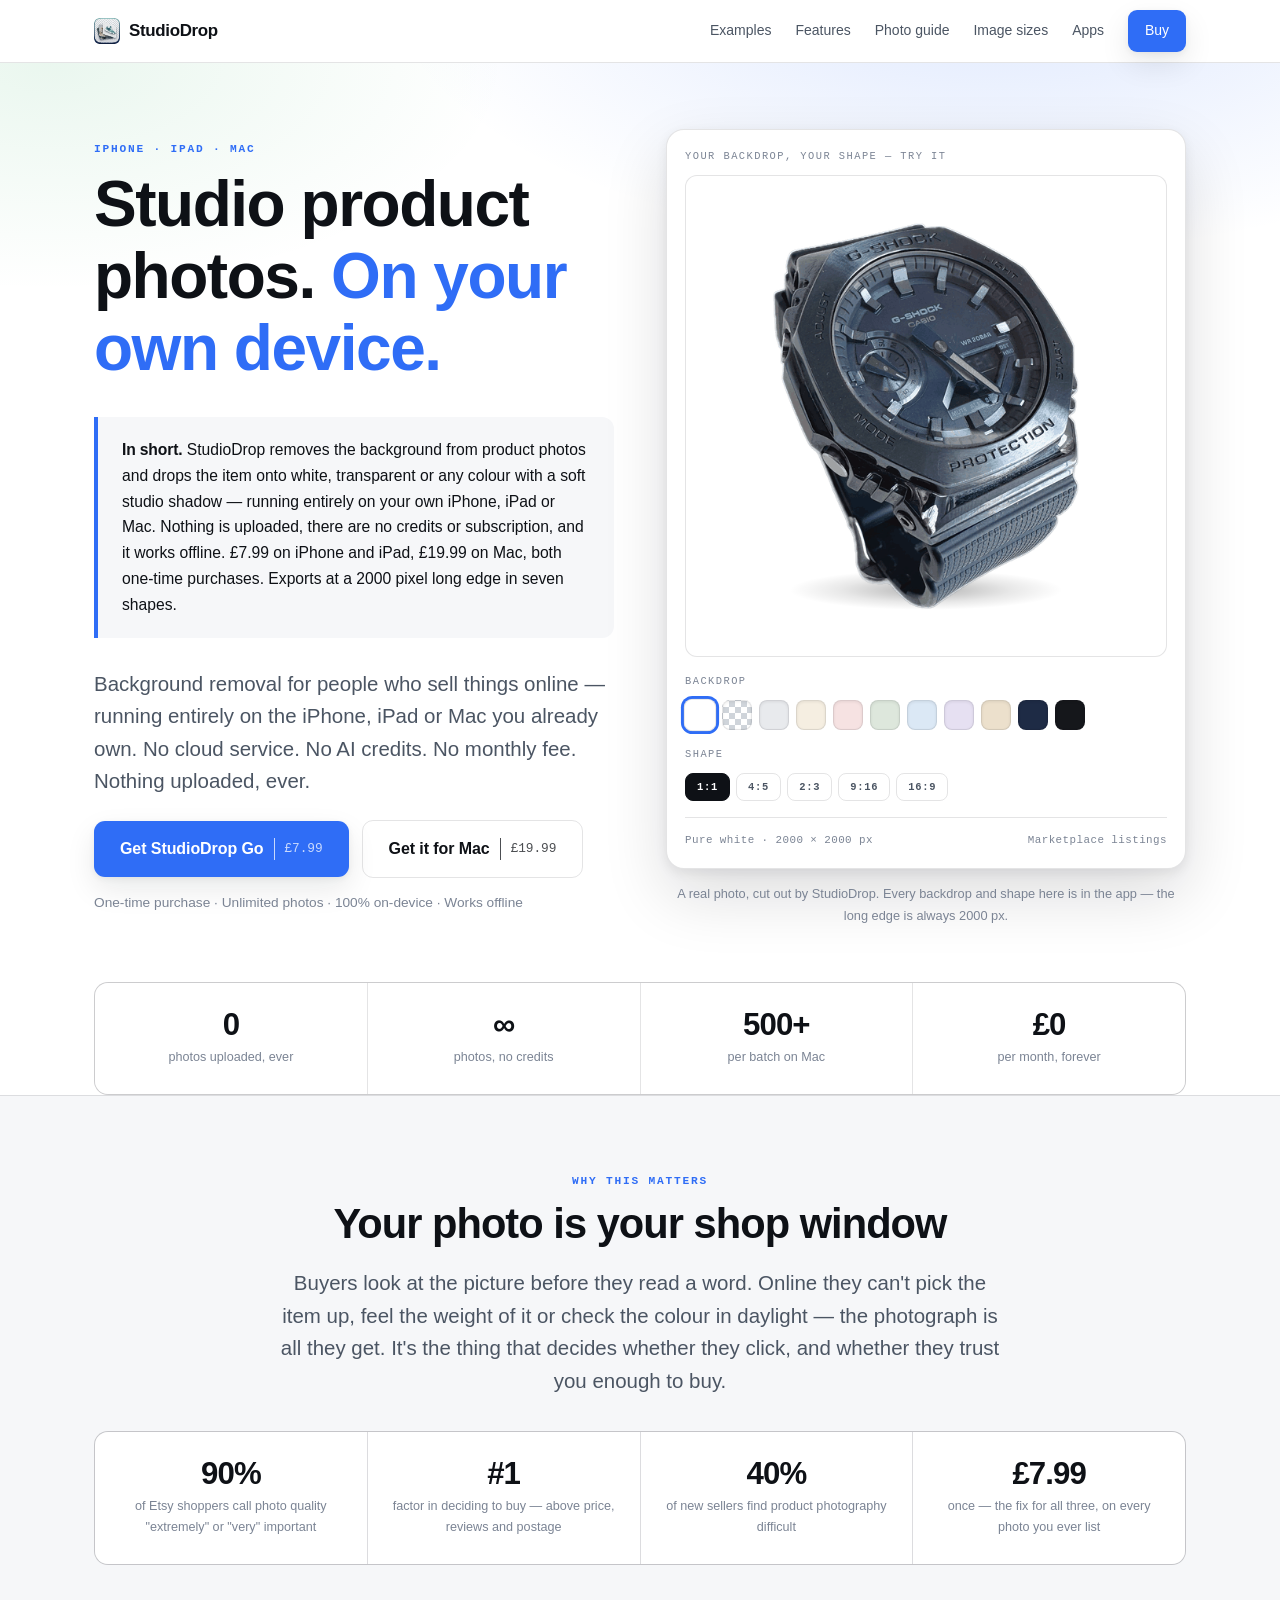
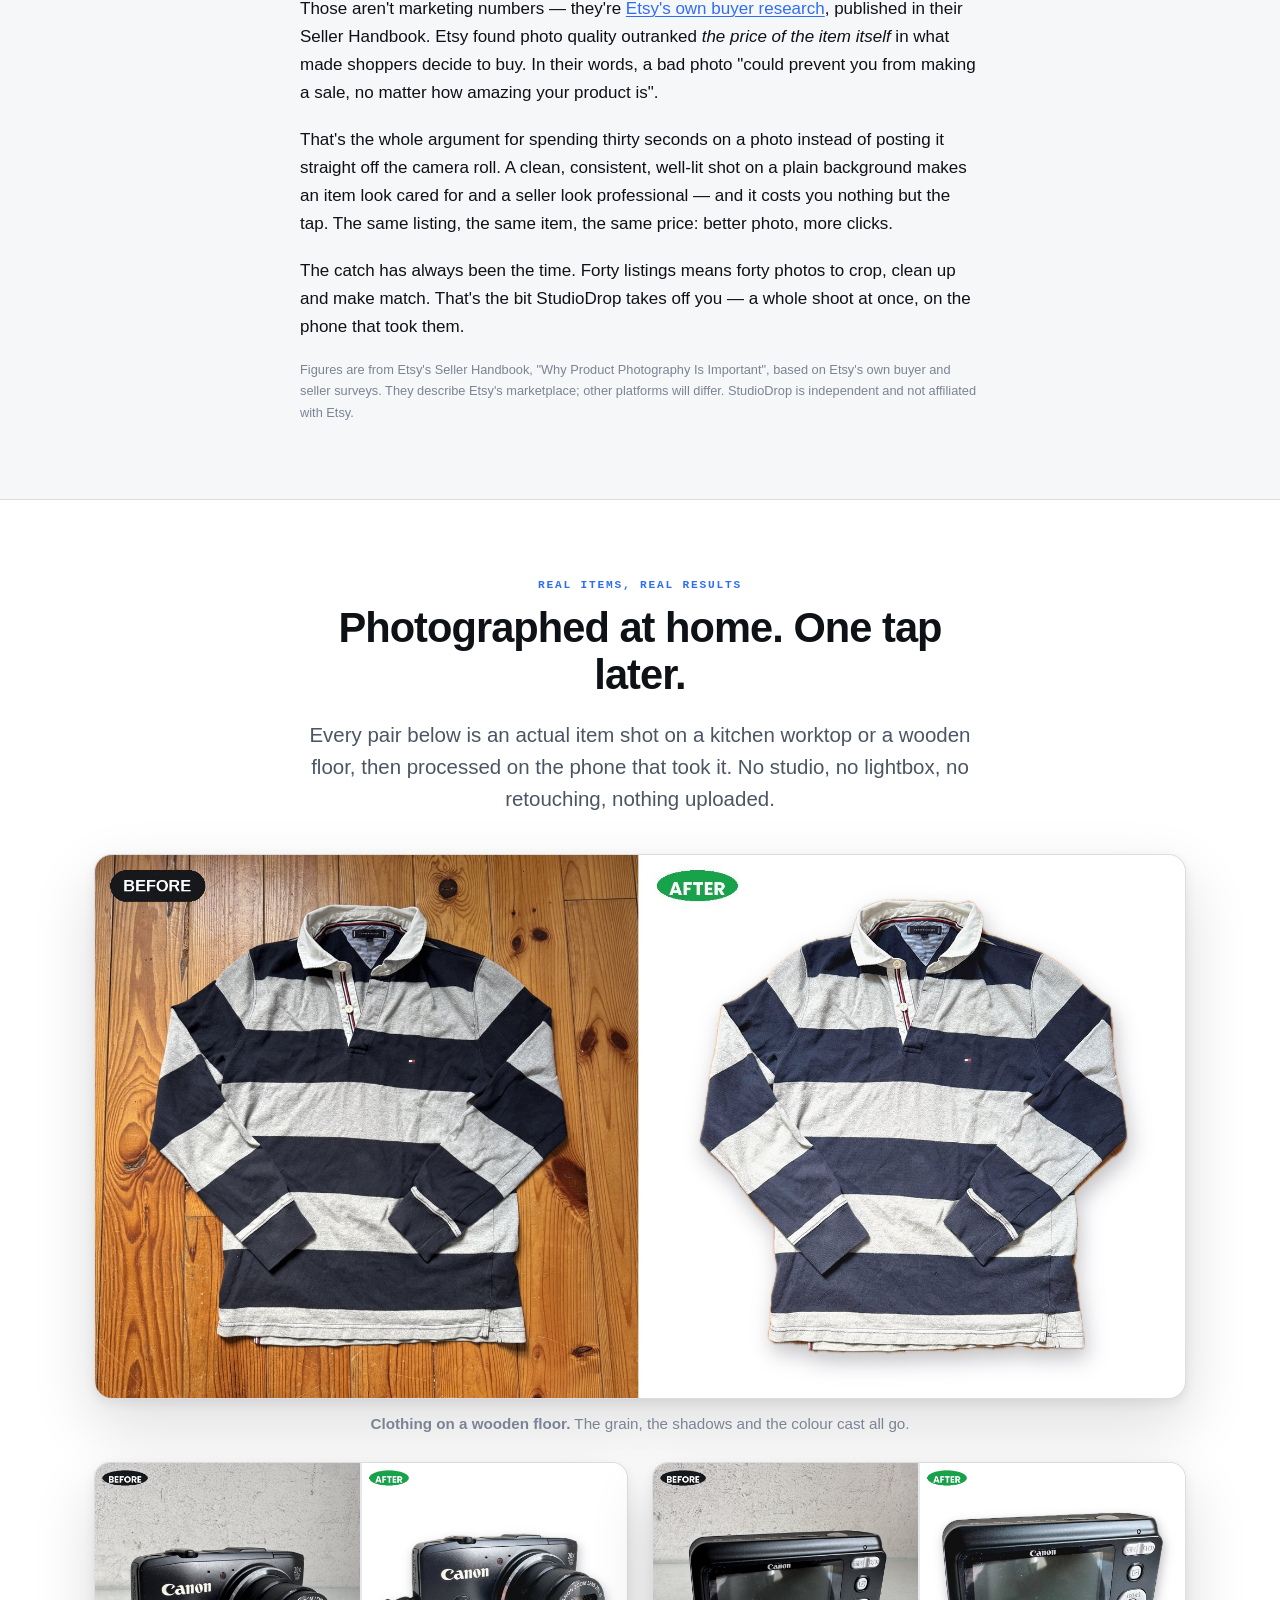
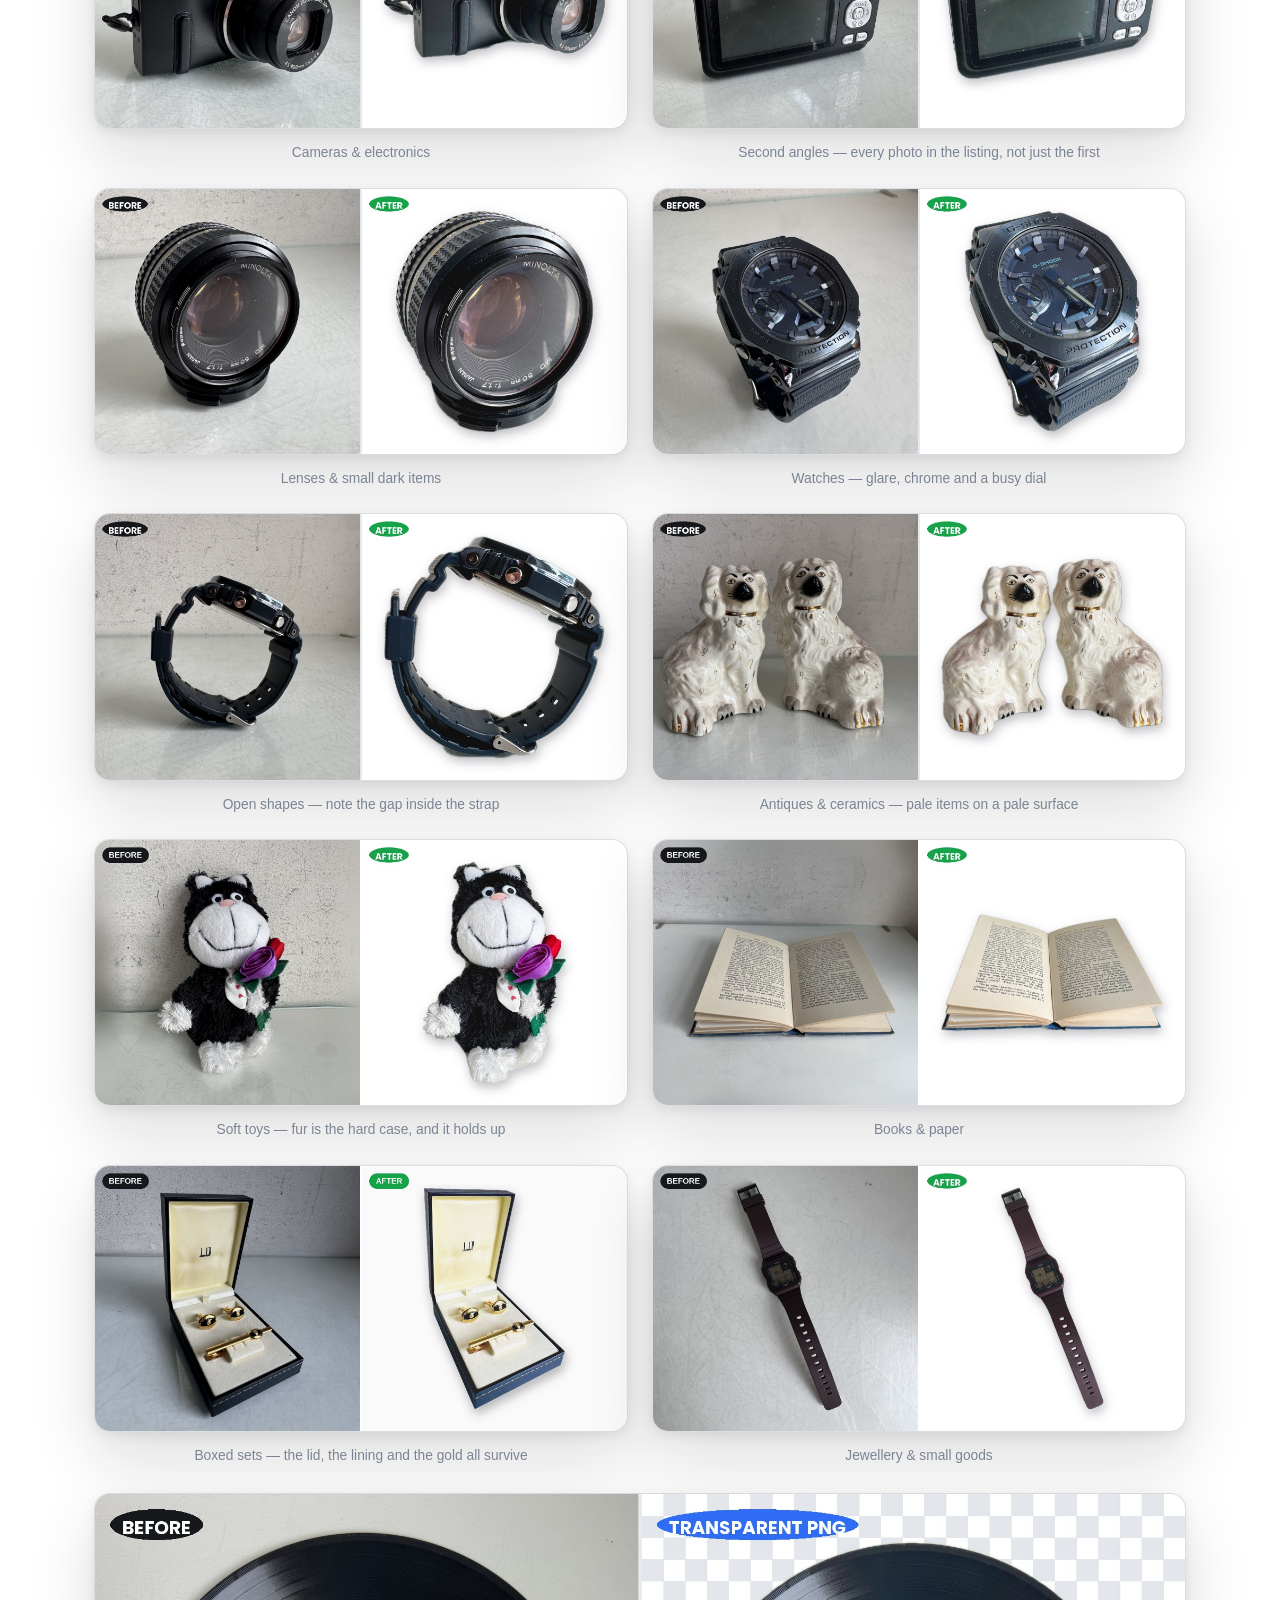
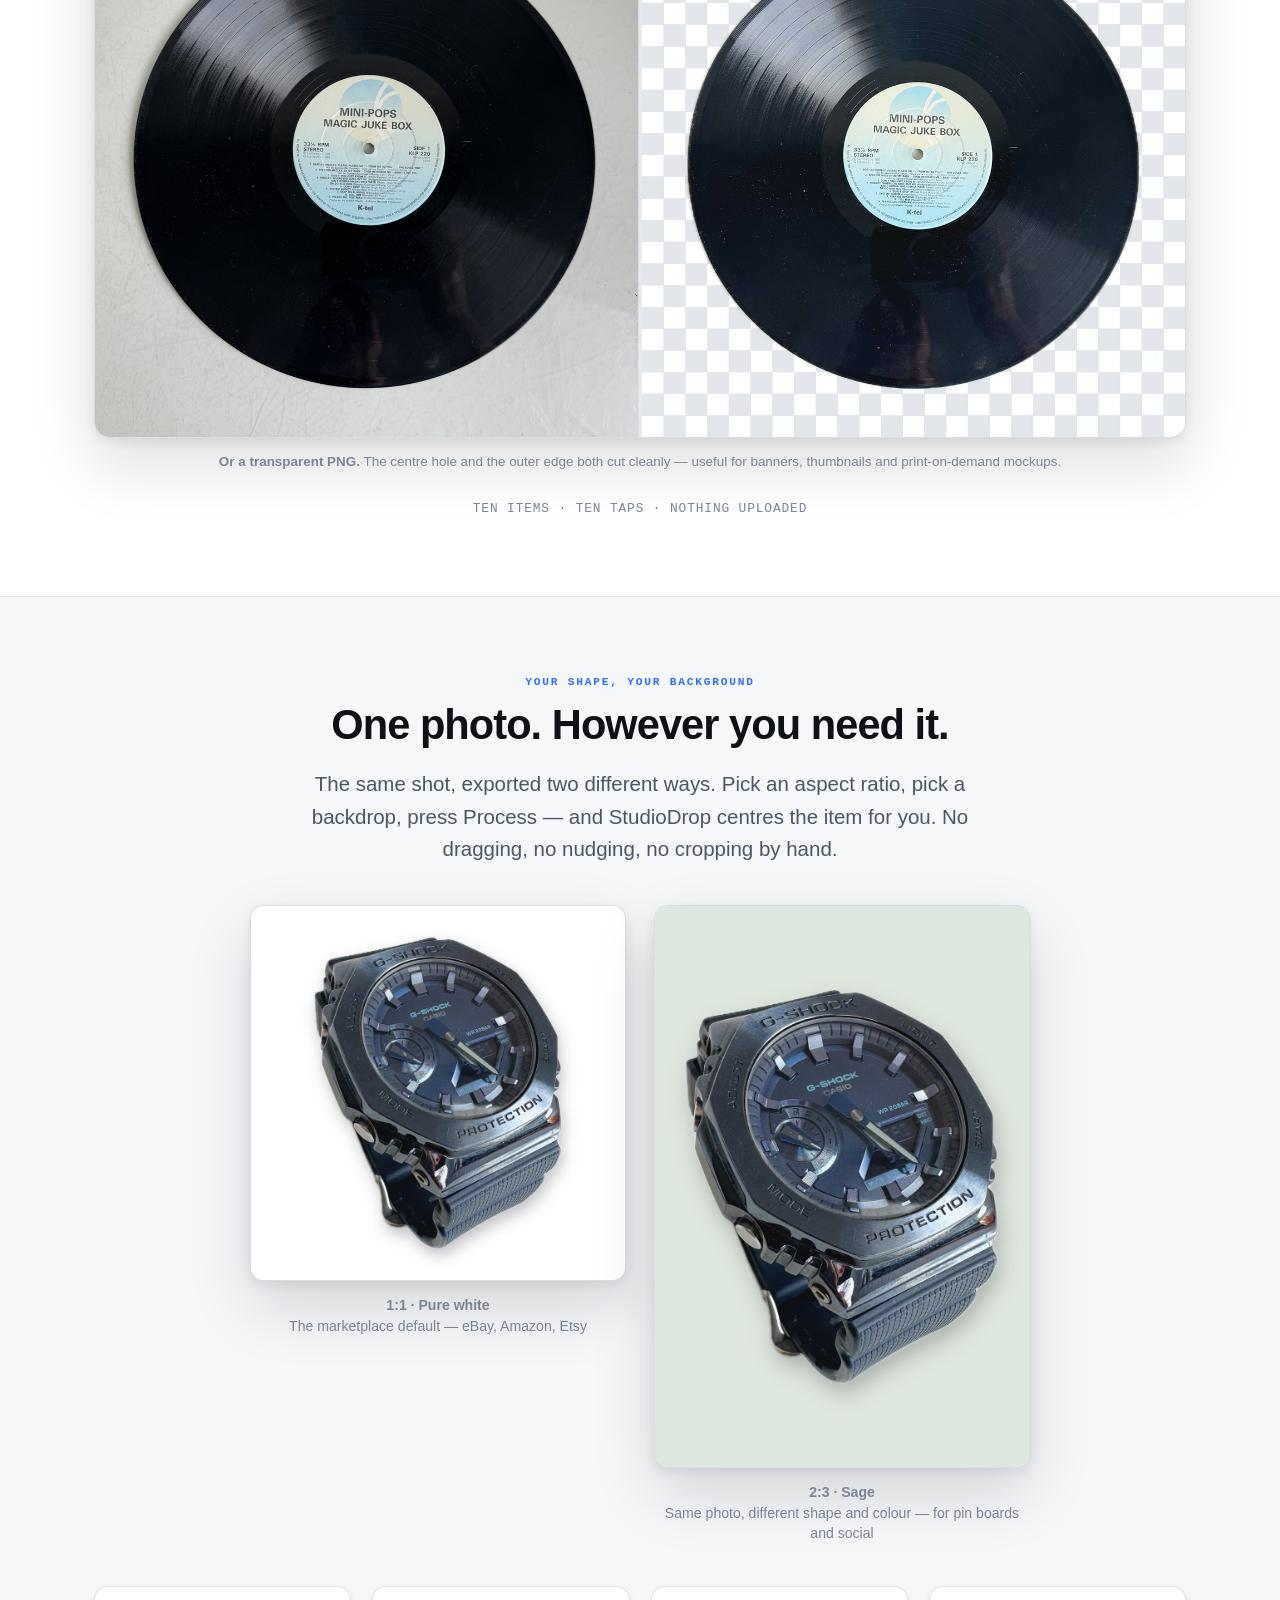
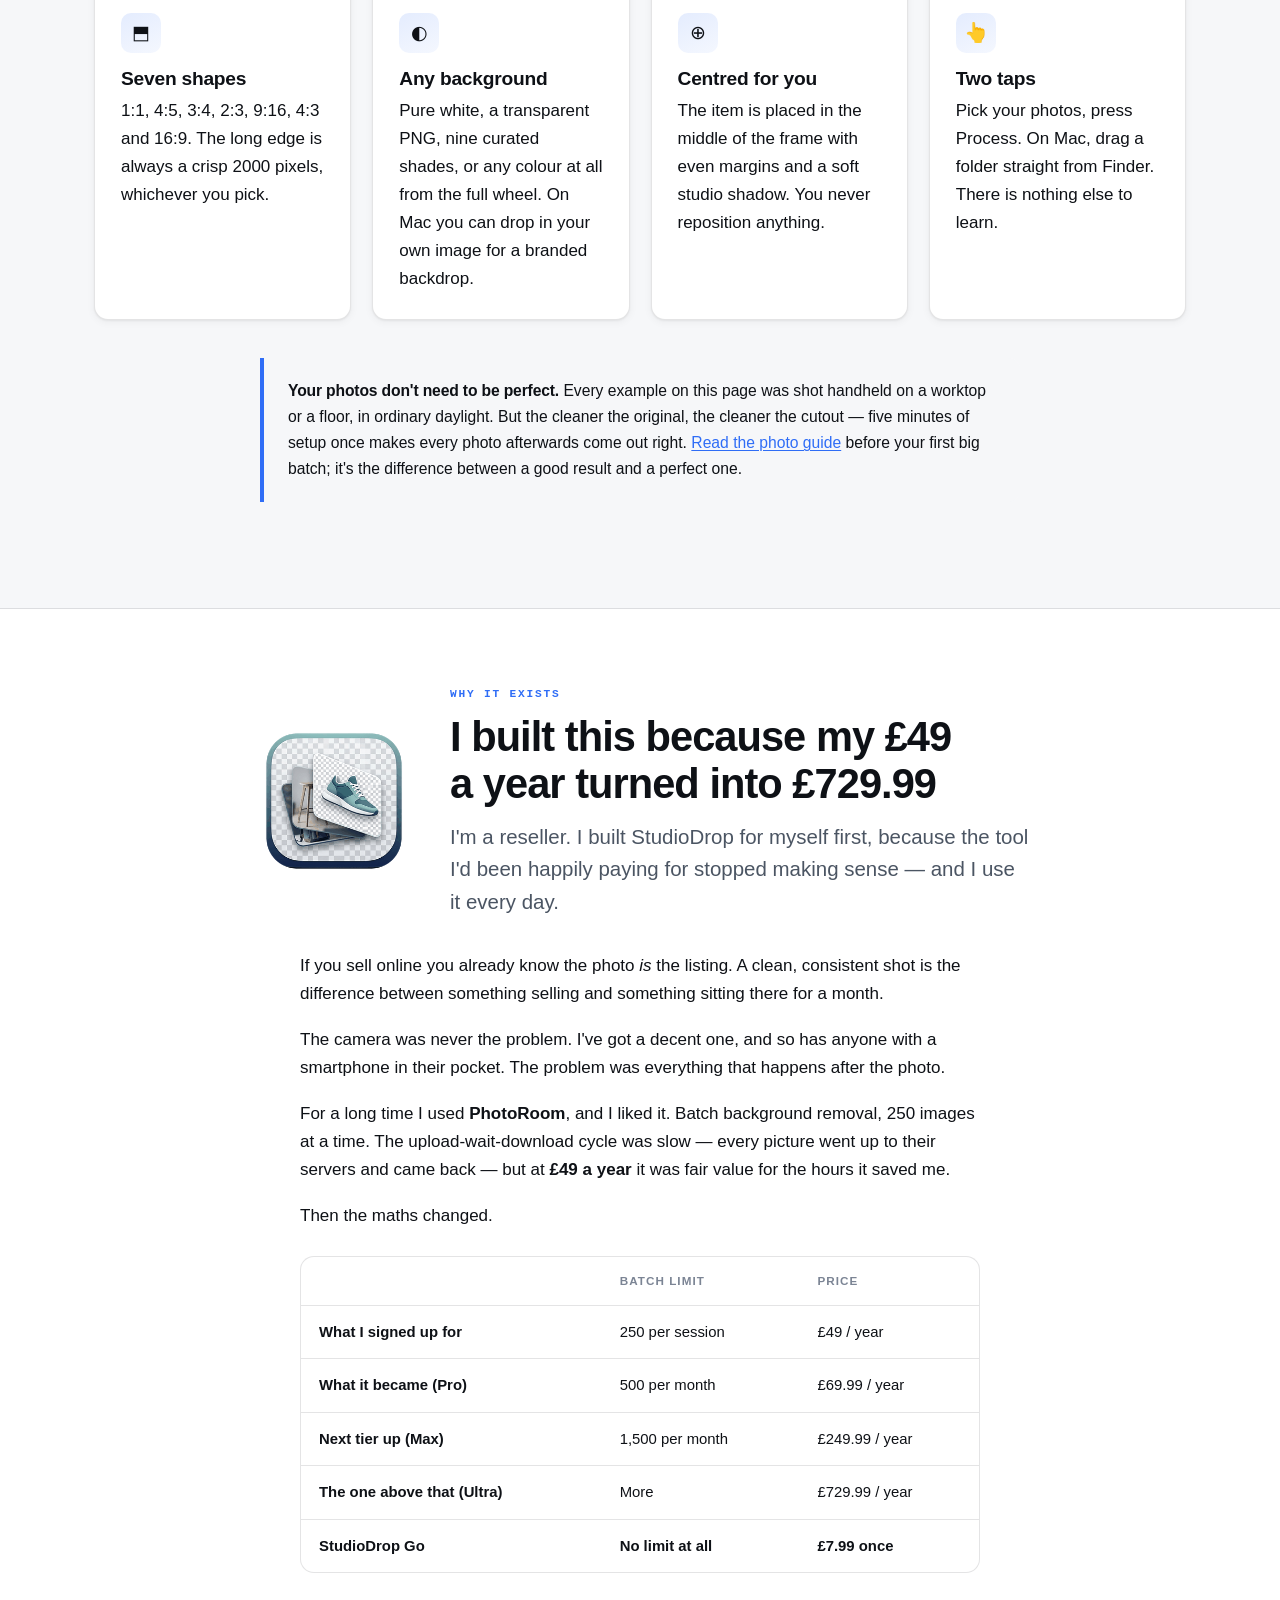
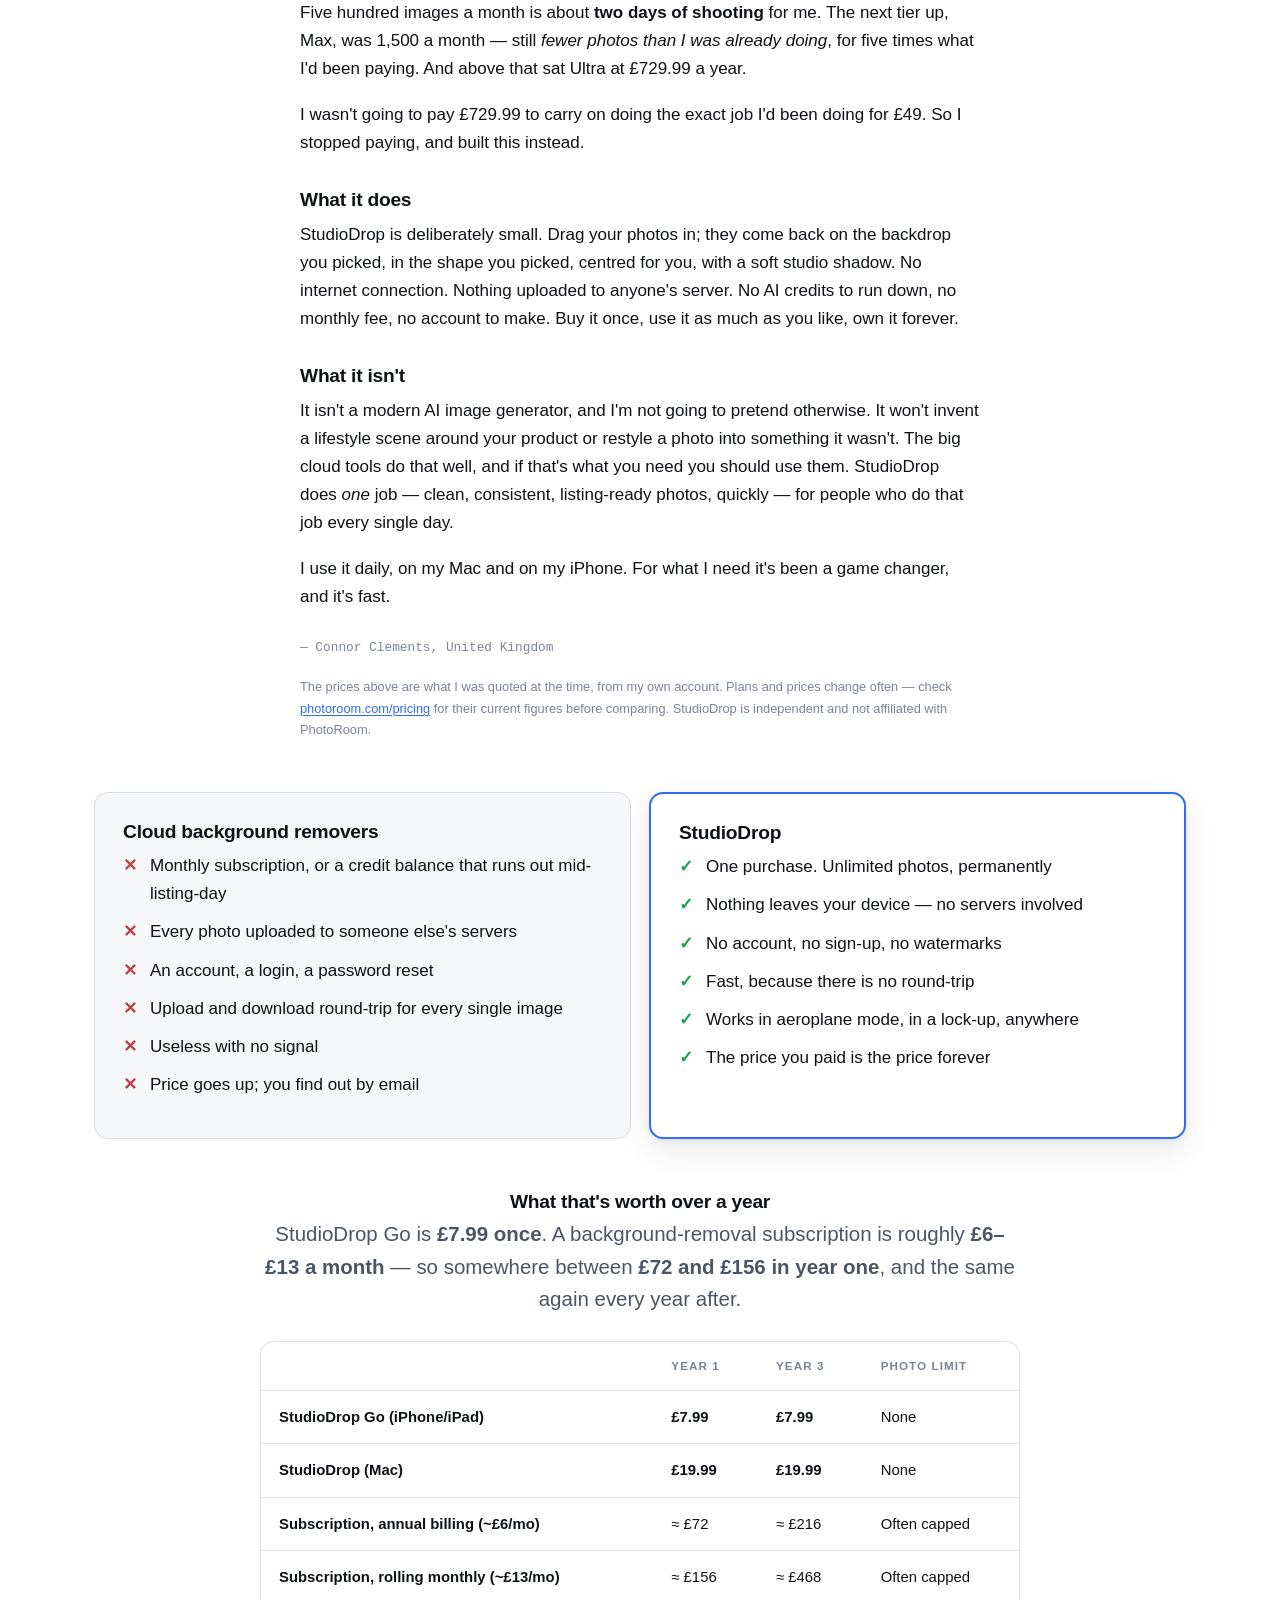
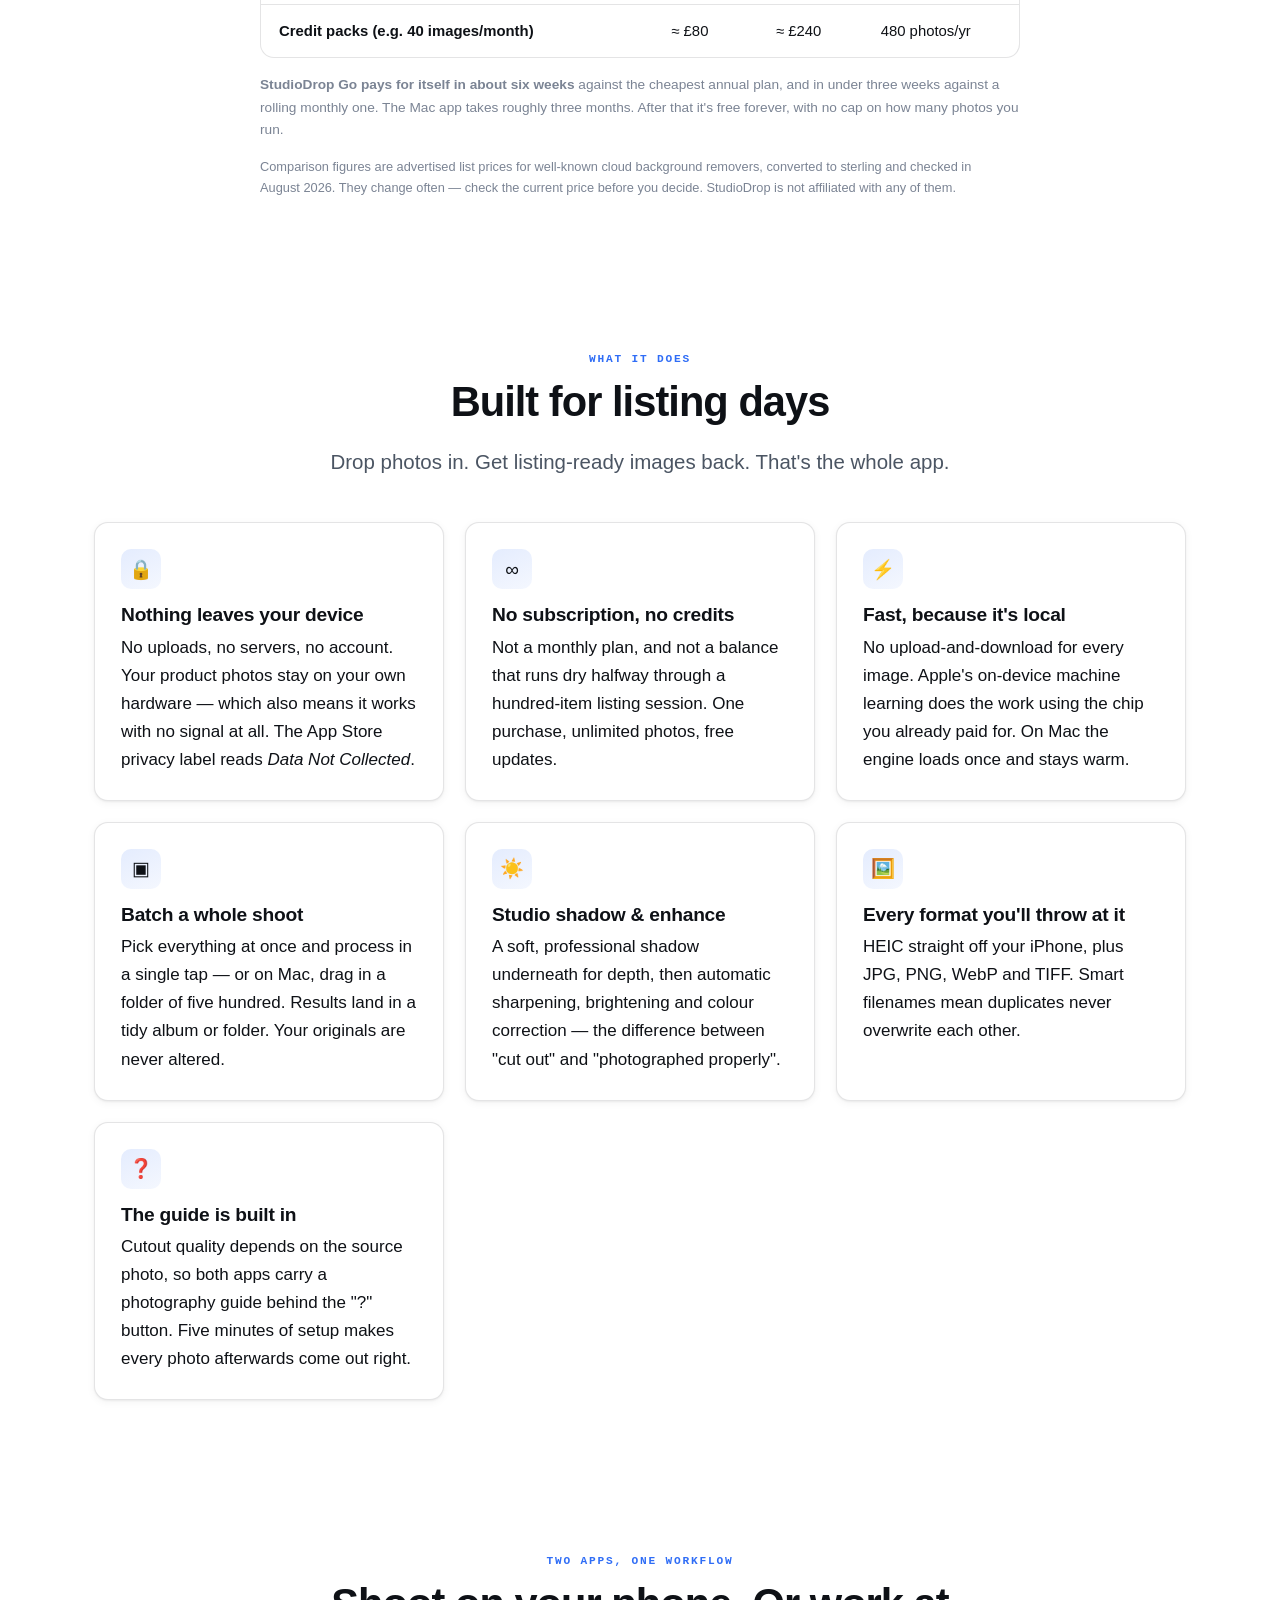
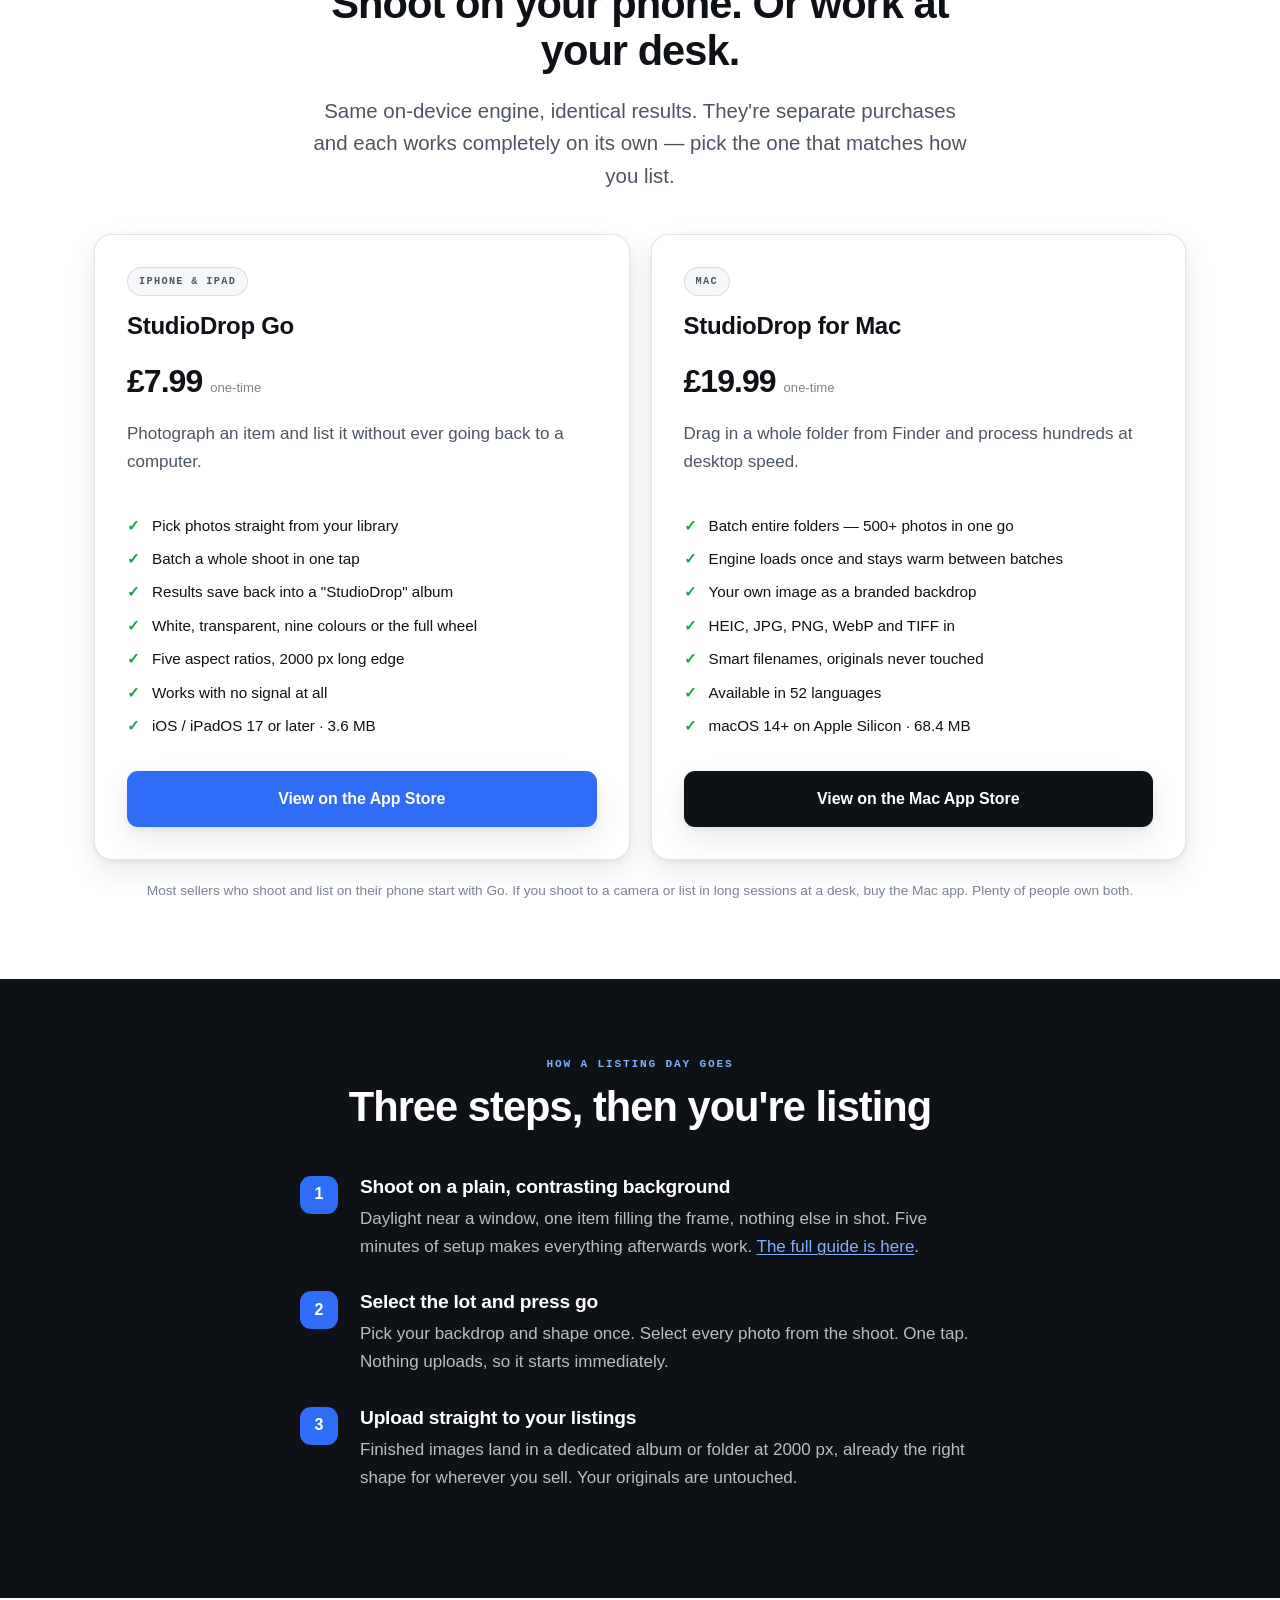
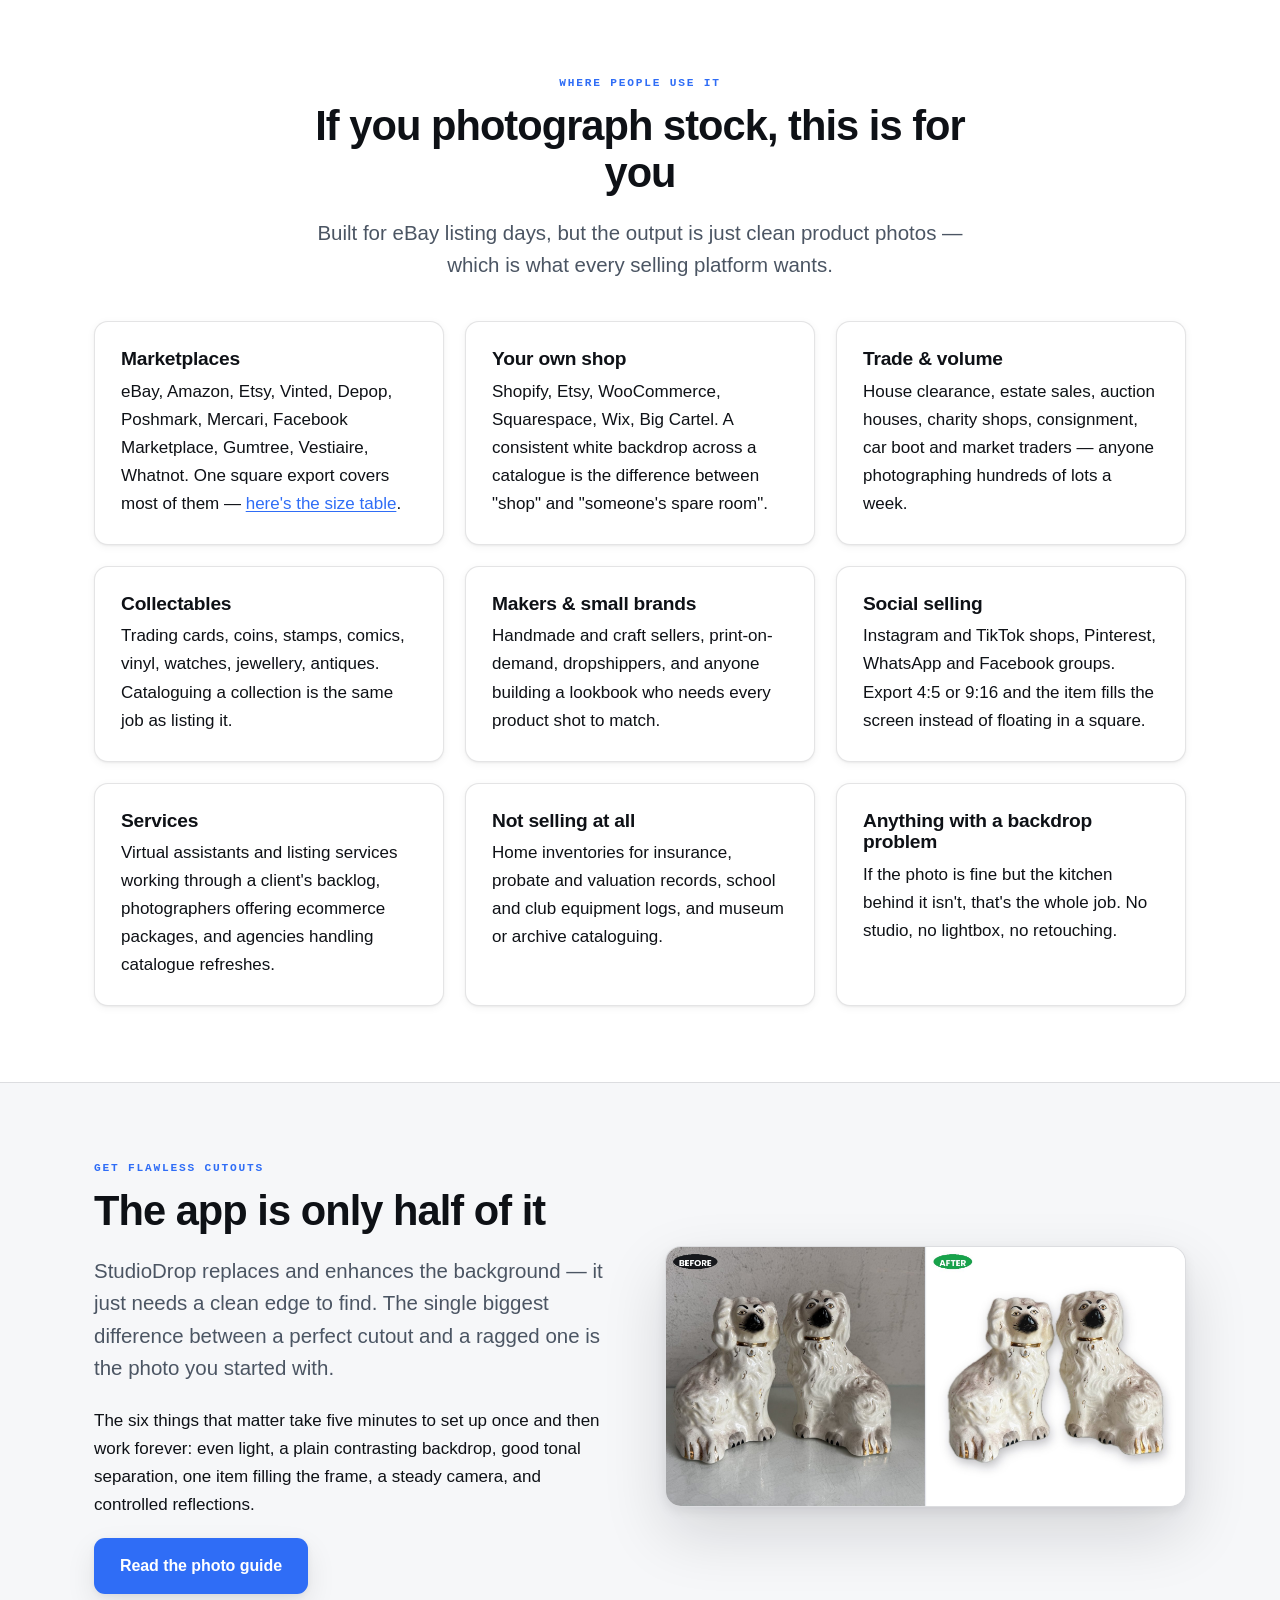
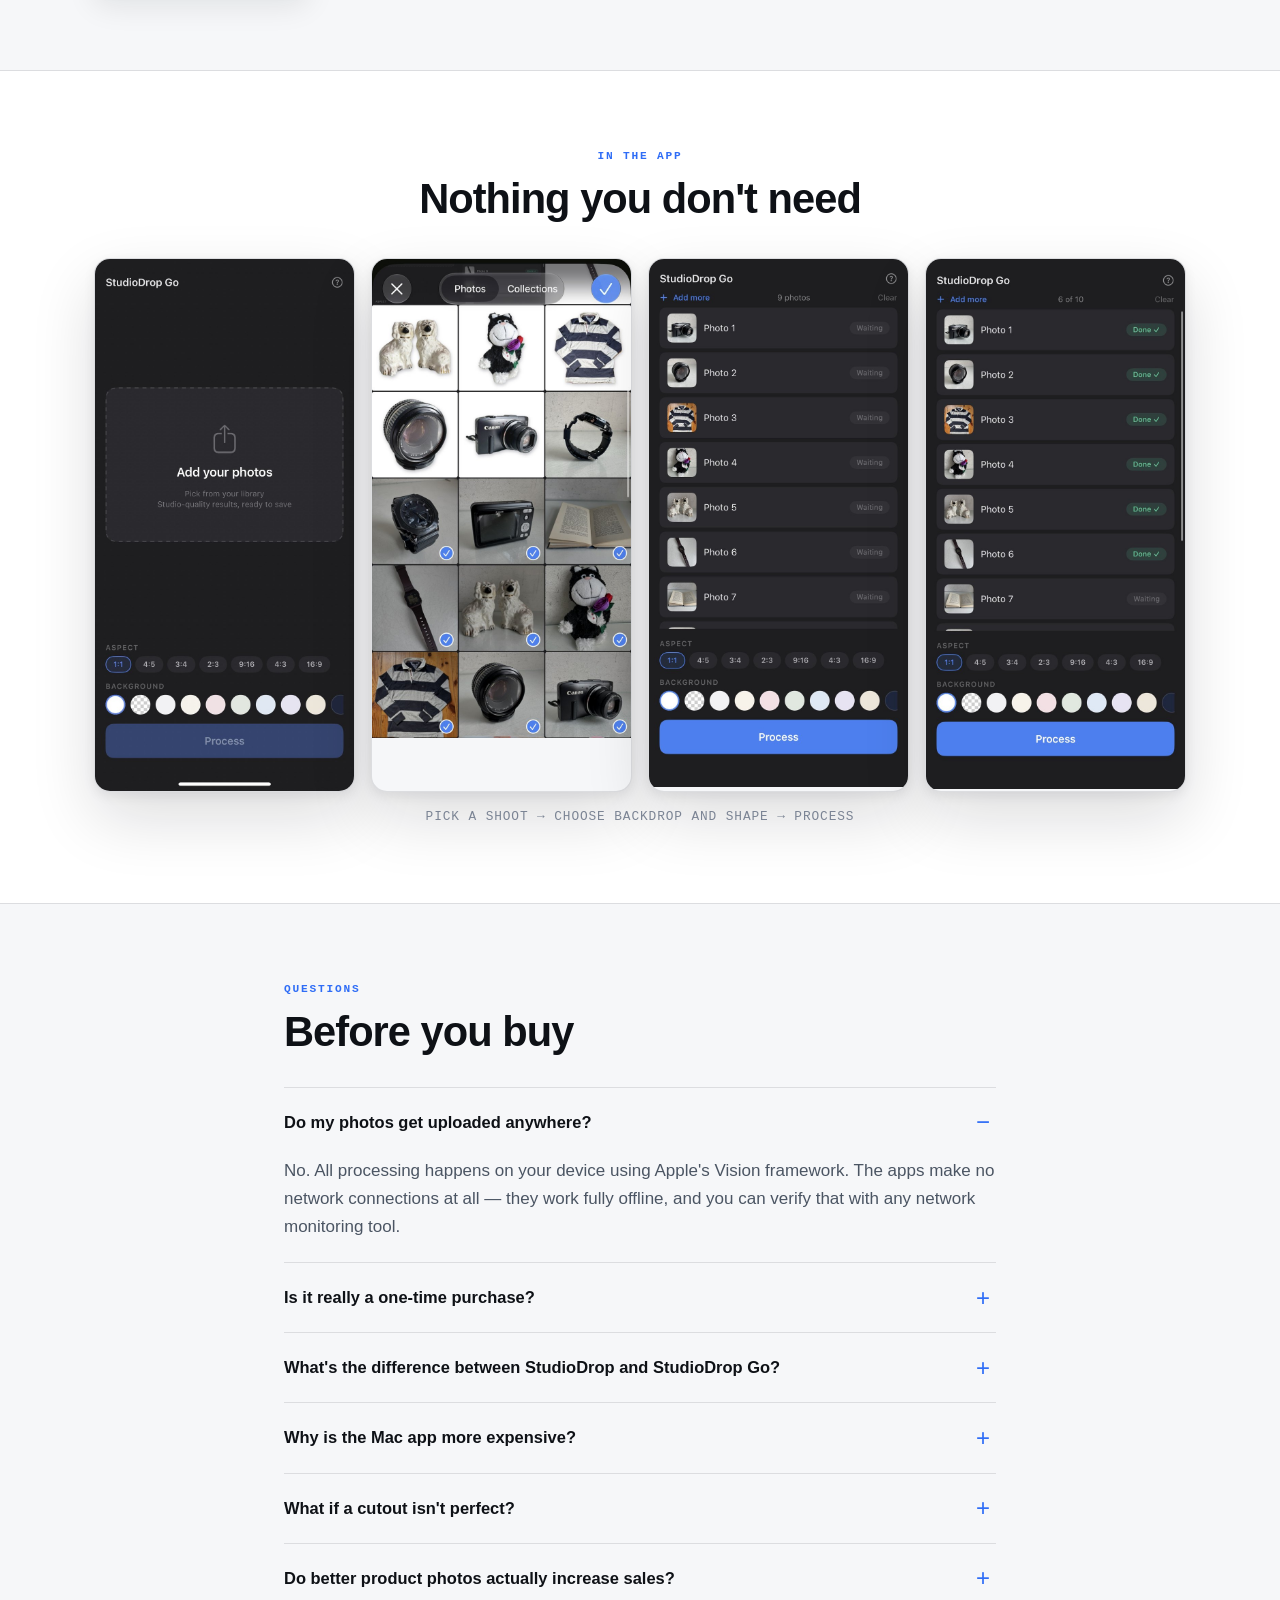
==== index.html @ 17f8c742 "Cache-bust the replaced before/after pairs" ====
<!DOCTYPE html>
<html lang="en">
<head>
<meta charset="utf-8">
<meta name="viewport" content="width=device-width, initial-scale=1">
<title>StudioDrop — studio product photos, on your own device. No subscription.</title>
<meta name="description" content="Background removal for online sellers that runs entirely on your iPhone, iPad or Mac. No cloud, no AI credits, no monthly fee, nothing uploaded. Buy once: £7.99 on iOS, £19.99 on Mac.">
<link rel="canonical" href="https://getstudiodrop.com/">

<meta property="og:type" content="website">
<meta property="og:site_name" content="StudioDrop">
<meta property="og:title" content="StudioDrop — studio product photos, on your own device">
<meta property="og:description" content="Background removal for resellers that never uploads a thing. No cloud, no credits, no subscription. Buy once.">
<meta property="og:url" content="https://getstudiodrop.com/">
<meta property="og:image" content="https://getstudiodrop.com/press/og-studiodrop.jpg">
<meta name="twitter:card" content="summary_large_image">

<meta name="apple-itunes-app" content="app-id=6793896217">
<meta name="theme-color" content="#ffffff">

<link rel="icon" href="favicon.png">
<link rel="apple-touch-icon" href="press/icon-studiodrop.png">
<link rel="stylesheet" href="style.css?v=4">

<script type="application/ld+json">
{
  "@context": "https://schema.org",
  "@type": "SoftwareApplication",
  "name": "StudioDrop",
  "operatingSystem": "iOS 17+, iPadOS 17+, macOS 14+ (Apple Silicon)",
  "applicationCategory": "MultimediaApplication",
  "applicationSubCategory": "Photo & Video",
  "description": "On-device background removal for online sellers. Removes the background from product photos, drops the item onto a clean backdrop with a soft studio shadow, and enhances lighting and colour — entirely on your own device, with nothing uploaded.",
  "url": "https://getstudiodrop.com/",
  "author": { "@type": "Person", "name": "Connor Clements" },
  "offers": [
    { "@type": "Offer", "name": "StudioDrop Go (iPhone & iPad)", "price": "7.99", "priceCurrency": "GBP",
      "url": "https://apps.apple.com/gb/app/studiodrop-go/id6793896217" },
    { "@type": "Offer", "name": "StudioDrop for Mac", "price": "19.99", "priceCurrency": "GBP",
      "url": "https://apps.apple.com/gb/app/studiodrop/id6787174883" }
  ]
}
</script>
<script type="application/ld+json">
{
  "@context": "https://schema.org",
  "@type": "FAQPage",
  "mainEntity": [
    {
      "@type": "Question",
      "name": "Do my photos get uploaded anywhere?",
      "acceptedAnswer": {
        "@type": "Answer",
        "text": "No. All processing happens on your device using Apple's Vision framework. The apps make no network connections at all — they work fully offline, and you can verify that with any network monitoring tool."
      }
    },
    {
      "@type": "Question",
      "name": "Is it really a one-time purchase?",
      "acceptedAnswer": {
        "@type": "Answer",
        "text": "Yes. Buy it once and it's yours — unlimited photos, no credits, no renewal, free updates. There's no account and nothing to cancel."
      }
    },
    {
      "@type": "Question",
      "name": "What's the difference between StudioDrop and StudioDrop Go?",
      "acceptedAnswer": {
        "@type": "Answer",
        "text": "Same product, different devices. StudioDrop Go (£7.99) is the iPhone and iPad app — pick photos from your library and process them anywhere. StudioDrop (£19.99) is the Mac app — drag in whole folders for bulk sessions, with a few desktop extras like custom image backdrops. Both use the same on-device engine and produce identical results. They're separate purchases and each works completely on its own."
      }
    },
    {
      "@type": "Question",
      "name": "Why is the Mac app more expensive?",
      "acceptedAnswer": {
        "@type": "Answer",
        "text": "It's aimed at higher-volume work — batching hundreds of files from Finder in a sitting, a warm engine between batches, custom image backdrops, and every input format. If you list a handful of items at a time from your phone, Go is the one you want and it's the cheaper answer."
      }
    },
    {
      "@type": "Question",
      "name": "What if a cutout isn't perfect?",
      "acceptedAnswer": {
        "@type": "Answer",
        "text": "Results depend on the source photo. The big three are even lighting, an uncluttered backdrop, and good tonal contrast between the item and what's behind it — see the photo guide . Fine hair, wire, mesh and clear glass are hard for any tool, cloud or local. If you hit something the app handles badly, email me a sample; that's how it gets better."
      }
    },
    {
      "@type": "Question",
      "name": "Do better product photos actually increase sales?",
      "acceptedAnswer": {
        "@type": "Answer",
        "text": "Marketplaces' own research says photo quality is decisive. In Etsy's buyer surveys, 90 percent of shoppers said photo quality was 'extremely important' or 'very important' to a purchase decision, and Etsy reports it is shoppers' single most important factor in deciding to buy — ahead of shipping cost, customer reviews and even the price of the item. Etsy also found 40 percent of new sellers find product photography somewhat or very difficult. Online a buyer cannot handle the item, so the photograph carries the whole judgement about condition, colour and whether the seller is trustworthy. A clean, consistent shot on a plain background is the cheapest improvement most listings can make. Source: Etsy Seller Handbook, 'Why Product Photography Is Important'."
      }
    },
    {
      "@type": "Question",
      "name": "Why was StudioDrop built?",
      "acceptedAnswer": {
        "@type": "Answer",
        "text": "It was built by Connor Clements, a UK reseller, after the batch background remover he had been paying £49 a year for changed its plans. His tier became 500 images a month at £69.99 a year — around two days of shooting for him — with the next tier up, Max, offering 1,500 a month at £249.99 and an Ultra tier above that at £729.99. Rather than pay substantially more to do the same work, he built an app that does background removal on the device instead, sold once with no limits. StudioDrop is not an AI image generator and will not invent scenes around a product; it does one job, which is clean listing-ready photos, quickly."
      }
    },
    {
      "@type": "Question",
      "name": "Is StudioDrop an alternative to PhotoRoom?",
      "acceptedAnswer": {
        "@type": "Answer",
        "text": "For batch background removal, yes — that is exactly the job it was built to replace, and it does it with no monthly fee, no image cap and no uploading. It is not a like-for-like replacement for the whole of a modern cloud editor: StudioDrop does not generate AI backgrounds or restyle photos. If you need generated scenes, a cloud tool is the better choice. If you need a lot of clean, consistent product shots quickly and cheaply, StudioDrop is a one-time £7.99 on iPhone or £19.99 on Mac with no limits. StudioDrop is independent and not affiliated with PhotoRoom."
      }
    },
    {
      "@type": "Question",
      "name": "How long does a batch take?",
      "acceptedAnswer": {
        "@type": "Answer",
        "text": "Seconds per photo, not minutes — and it doesn't scale with your broadband. A cloud background remover has to upload every full-resolution image and download the result, so a forty-item listing session means eighty transfers before any work happens. StudioDrop skips all of that: the photo is already on the device doing the processing. On Mac the engine stays loaded between batches, so a folder of several hundred runs unattended. Exact speed depends on your device and photo size."
      }
    },
    {
      "@type": "Question",
      "name": "How much does StudioDrop cost compared with a subscription?",
      "acceptedAnswer": {
        "@type": "Answer",
        "text": "StudioDrop Go is £7.99 once and StudioDrop for Mac is £19.99 once, with no cap on how many photos you process. Subscription background removers typically run £6 to £13 a month, which is roughly £72 to £156 in the first year and the same again every year after. StudioDrop Go pays for itself in about six weeks against the cheapest annual plan."
      }
    },
    {
      "@type": "Question",
      "name": "Are there any credits or usage limits?",
      "acceptedAnswer": {
        "@type": "Answer",
        "text": "None. It isn't a cloud service, so there's nothing to meter. Process as many photos as you like, forever, for the one purchase price."
      }
    },
    {
      "@type": "Question",
      "name": "What aspect ratio should I use?",
      "acceptedAnswer": {
        "@type": "Answer",
        "text": "Most reselling platforms prefer square 1:1, which is the default. Portrait 4:5 suits Instagram feed, 2:3 suits pin boards, 9:16 suits stories and short video, and 16:9 suits banners. The long edge is always 2000 pixels, so quality never drops."
      }
    },
    {
      "@type": "Question",
      "name": "What do the apps require?",
      "acceptedAnswer": {
        "@type": "Answer",
        "text": "iPhone and iPad: iOS or iPadOS 17 or later. Mac: macOS 14 or later on a Mac with an Apple M1 chip or later. Intel Macs aren't supported, because the on-device engine relies on Apple Silicon."
      }
    },
    {
      "@type": "Question",
      "name": "Can I use the images commercially?",
      "acceptedAnswer": {
        "@type": "Answer",
        "text": "They're your photos of your items — StudioDrop just processes them. There's no watermark, no licence restriction, and no claim on anything you produce."
      }
    },
    {
      "@type": "Question",
      "name": "Does it work on Windows or Android?",
      "acceptedAnswer": {
        "@type": "Answer",
        "text": "No. The whole approach depends on Apple's on-device machine learning, which is what makes it fast, private and free of running costs. There's no plan for other platforms."
      }
    }
  ]
}
</script>
<script type="application/ld+json">
{
  "@context": "https://schema.org",
  "@type": "WebSite",
  "name": "StudioDrop",
  "url": "https://getstudiodrop.com/",
  "inLanguage": "en-GB",
  "publisher": {
    "@type": "Person",
    "name": "Connor Clements",
    "url": "https://pocketstrum.com/",
    "email": "connorclements@hotmail.com"
  }
}
</script>
</head>
<body>
<a class="skip" href="#main">Skip to content</a>

<header class="site-header">
  <div class="wrap">
    <a class="brand" href="/"><span class="brand-mark"></span>StudioDrop</a>
    <nav class="nav" aria-label="Main">
      <a href="#proof" class="hide-sm">Examples</a>
      <a href="#features" class="hide-sm">Features</a>
      <a href="/photo-guide.html" class="hide-sm">Photo guide</a>
      <a href="/marketplace-image-sizes.html" class="hide-sm">Image sizes</a>
      <a href="#apps">Apps</a>
      <a class="btn btn-accent btn-sm" href="#apps">Buy</a>
    </nav>
  </div>
</header>

<main id="main">

<!-- ============================ HERO ============================ -->
<section class="hero">
  <div class="wrap hero-grid">
    <div>
      <p class="eyebrow">iPhone · iPad · Mac</p>
      <h1>Studio product photos. <em>On your own device.</em></h1>
      <div class="tldr">
        <p><strong>In short.</strong> StudioDrop removes the background from product photos
        and drops the item onto white, transparent or any colour with a soft studio shadow —
        running entirely on your own iPhone, iPad or Mac. Nothing is uploaded, there are no
        credits or subscription, and it works offline. £7.99 on iPhone and iPad, £19.99 on
        Mac, both one-time purchases. Exports at a 2000&nbsp;pixel long edge in seven shapes.</p>
      </div>
      <p class="lede">
        Background removal for people who sell things online — running entirely on the
        iPhone, iPad or Mac you already own. No cloud service. No AI credits.
        No monthly fee. Nothing uploaded, ever.
      </p>
      <div class="btn-row">
        <a class="btn btn-accent" href="https://apps.apple.com/gb/app/studiodrop-go/id6793896217">
          Get StudioDrop&nbsp;Go <span class="price">£7.99</span>
        </a>
        <a class="btn btn-ghost" href="https://apps.apple.com/gb/app/studiodrop/id6787174883">
          Get it for Mac <span class="price">£19.99</span>
        </a>
      </div>
      <p class="btn-note">One-time purchase · Unlimited photos · 100% on-device · Works offline</p>
    </div>

    <!-- ---------------- interactive playground ---------------- -->
    <div>
      <div class="playground" id="backdrop-demo">
        <p class="pg-label">Your backdrop, your shape — try it</p>
        <div class="pg-stage"></div>

        <div class="pg-row">
          <p class="pg-label">Backdrop</p>
          <div class="pg-swatches" role="group" aria-label="Backdrop colour"></div>
        </div>

        <div class="pg-row">
          <p class="pg-label">Shape</p>
          <div class="pg-shapes" role="group" aria-label="Aspect ratio"></div>
        </div>

        <div class="pg-foot">
          <span class="pg-readout" aria-live="polite">Pure white · 2000 × 2000 px</span>
          <span class="pg-use">Marketplace listings</span>
        </div>
      </div>
      <p class="demo-caption">A real photo, cut out by StudioDrop. Every backdrop and shape here is in the app — the long edge is always 2000&nbsp;px.</p>
    </div>
  </div>
</section>

<!-- ============================ STATS ============================ -->
<div class="wrap">
  <div class="stats">
    <div class="stat"><b>0</b><span>photos uploaded, ever</span></div>
    <div class="stat"><b>∞</b><span>photos, no credits</span></div>
    <div class="stat"><b>500+</b><span>per batch on Mac</span></div>
    <div class="stat"><b>£0</b><span>per month, forever</span></div>
  </div>
</div>

<!-- ======================= WHY PHOTOS MATTER ======================= -->
<section id="why-photos" class="band">
  <div class="wrap">
    <div class="center" style="max-width:720px;margin:0 auto 34px">
      <p class="eyebrow">Why this matters</p>
      <h2>Your photo is your shop window</h2>
      <p class="lede">
        Buyers look at the picture before they read a word. Online they can't pick the
        item up, feel the weight of it or check the colour in daylight — the photograph
        is all they get. It's the thing that decides whether they click, and whether
        they trust you enough to buy.
      </p>
    </div>

    <div class="stats" style="margin-bottom:30px">
      <div class="stat"><b>90%</b><span>of Etsy shoppers call photo quality "extremely" or "very" important</span></div>
      <div class="stat"><b>#1</b><span>factor in deciding to buy — above price, reviews and postage</span></div>
      <div class="stat"><b>40%</b><span>of new sellers find product photography difficult</span></div>
      <div class="stat"><b>£7.99</b><span>once — the fix for all three, on every photo you ever list</span></div>
    </div>

    <div style="max-width:680px;margin:0 auto">
      <p>
        Those aren't marketing numbers — they're
        <a href="https://www.etsy.com/seller-handbook/article/147451496051" rel="noopener" target="_blank">Etsy's own buyer research</a>,
        published in their Seller Handbook. Etsy found photo quality outranked
        <em>the price of the item itself</em> in what made shoppers decide to buy. In their
        words, a bad photo "could prevent you from making a sale, no matter how amazing
        your product is".
      </p>
      <p>
        That's the whole argument for spending thirty seconds on a photo instead of
        posting it straight off the camera roll. A clean, consistent, well-lit shot on a
        plain background makes an item look cared for and a seller look professional —
        and it costs you nothing but the tap. The same listing, the same item, the same
        price: better photo, more clicks.
      </p>
      <p>
        The catch has always been the time. Forty listings means forty photos to crop,
        clean up and make match. That's the bit StudioDrop takes off you — a whole
        shoot at once, on the phone that took them.
      </p>
      <p class="demo-caption" style="text-align:left">
        Figures are from Etsy's Seller Handbook, "Why Product Photography Is Important",
        based on Etsy's own buyer and seller surveys. They describe Etsy's marketplace;
        other platforms will differ. StudioDrop is independent and not affiliated with Etsy.
      </p>
    </div>
  </div>
</section>

<!-- ============================ PROOF ============================ -->
<section id="proof">
  <div class="wrap">
    <div class="center" style="max-width:680px;margin:0 auto 38px">
      <p class="eyebrow">Real items, real results</p>
      <h2>Photographed at home. One tap later.</h2>
      <p class="lede">
        Every pair below is an actual item shot on a kitchen worktop or a wooden floor,
        then processed on the phone that took it. No studio, no lightbox, no retouching,
        nothing uploaded.
      </p>
    </div>

    <figure class="proof proof-hero">
      <img src="shots/ba-3.jpg?v=2" width="2006" height="1000" fetchpriority="high"
           alt="A Tommy Hilfiger striped rugby shirt photographed on a wooden floor, and the same photo after StudioDrop: background removed and the shirt placed on pure white">
      <figcaption><strong>Clothing on a wooden floor.</strong> The grain, the shadows and the colour cast all go.</figcaption>
    </figure>

    <div class="ba-grid">
      <figure class="proof">
        <img src="shots/ba-1.jpg" width="2006" height="1000" loading="lazy"
             alt="A Canon compact camera on a concrete worktop, and the same photo cut out onto pure white">
        <figcaption>Cameras &amp; electronics</figcaption>
      </figure>
      <figure class="proof">
        <img src="shots/ba-8.jpg" width="2006" height="1000" loading="lazy"
             alt="The rear of a Canon PowerShot showing its screen, before and after background removal">
        <figcaption>Second angles — every photo in the listing, not just the first</figcaption>
      </figure>
      <figure class="proof">
        <img src="shots/ba-2.jpg" width="2006" height="1000" loading="lazy"
             alt="A Minolta 50mm lens on a concrete worktop, and the same photo cut out onto pure white">
        <figcaption>Lenses &amp; small dark items</figcaption>
      </figure>
      <figure class="proof">
        <img src="shots/ba-9.jpg" width="2006" height="1000" loading="lazy"
             alt="A Casio G-Shock watch on a concrete worktop, and the same photo cut out onto pure white">
        <figcaption>Watches — glare, chrome and a busy dial</figcaption>
      </figure>
      <figure class="proof">
        <img src="shots/ba-10.jpg" width="2006" height="1000" loading="lazy"
             alt="A G-Shock watch strap curled open, before and after background removal, showing the gap inside the strap cut out cleanly">
        <figcaption>Open shapes — note the gap inside the strap</figcaption>
      </figure>
      <figure class="proof">
        <img src="shots/ba-5.jpg" width="2006" height="1000" loading="lazy"
             alt="A pair of Staffordshire ceramic dogs on a concrete worktop, and the same photo cut out onto pure white">
        <figcaption>Antiques &amp; ceramics — pale items on a pale surface</figcaption>
      </figure>
      <figure class="proof">
        <img src="shots/ba-4.jpg?v=2" width="2006" height="1000" loading="lazy"
             alt="A black and white soft toy cat holding a rose, and the same photo cut out onto pure white">
        <figcaption>Soft toys — fur is the hard case, and it holds up</figcaption>
      </figure>
      <figure class="proof">
        <img src="shots/ba-7.jpg?v=2" width="2006" height="1000" loading="lazy"
             alt="An open hardback book on a concrete worktop, and the same photo cut out onto pure white">
        <figcaption>Books &amp; paper</figcaption>
      </figure>
      <figure class="proof">
        <img src="shots/ba-11.jpg" width="2006" height="1000" loading="lazy"
             alt="A boxed Dunhill cufflinks and tie pin set photographed on a concrete worktop, and the same photo cut out onto pure white">
        <figcaption>Boxed sets — the lid, the lining and the gold all survive</figcaption>
      </figure>
      <figure class="proof">
        <img src="shots/ba-6.jpg?v=2" width="2006" height="1000" loading="lazy"
             alt="A Casio digital watch with a brown strap, and the same photo cut out onto pure white">
        <figcaption>Jewellery &amp; small goods</figcaption>
      </figure>
    </div>

    <figure class="proof" style="margin-top:26px">
      <img src="shots/ba-transparent.jpg" width="2006" height="1000" loading="lazy"
           alt="A vinyl LP photographed on a concrete worktop, and the same record exported as a transparent PNG shown on a checkerboard">
      <figcaption><strong>Or a transparent PNG.</strong> The centre hole and the outer edge both cut cleanly — useful for banners, thumbnails and print-on-demand mockups.</figcaption>
    </figure>

    <p class="shot-caption" style="margin-top:26px">Ten items · ten taps · nothing uploaded</p>
  </div>
</section>

<!-- ============================ FLEXIBILITY ============================ -->
<section id="flexible" class="band">
  <div class="wrap">
    <div class="center" style="max-width:700px;margin:0 auto 40px">
      <p class="eyebrow">Your shape, your background</p>
      <h2>One photo. However you need it.</h2>
      <p class="lede">
        The same shot, exported two different ways. Pick an aspect ratio, pick a backdrop,
        press Process — and StudioDrop centres the item for you. No dragging, no nudging,
        no cropping by hand.
      </p>
    </div>

    <div class="flex-demo">
      <figure class="proof">
        <img src="shots/flex-white.jpg" width="900" height="900" loading="lazy"
             alt="A G-Shock watch on a pure white square background, 1:1 aspect ratio">
        <figcaption><strong>1:1 · Pure white</strong><br>The marketplace default — eBay, Amazon, Etsy</figcaption>
      </figure>
      <figure class="proof">
        <img src="shots/flex-colour.jpg" width="900" height="1350" loading="lazy"
             alt="The same G-Shock watch on a soft sage green background in a 2:3 portrait aspect ratio">
        <figcaption><strong>2:3 · Sage</strong><br>Same photo, different shape and colour — for pin boards and social</figcaption>
      </figure>
    </div>

    <div class="grid grid-4" style="margin-top:42px">
      <div class="card">
        <div class="card-icon">⬒</div>
        <h3>Seven shapes</h3>
        <p>1:1, 4:5, 3:4, 2:3, 9:16, 4:3 and 16:9. The long edge is always a crisp
        2000&nbsp;pixels, whichever you pick.</p>
      </div>
      <div class="card">
        <div class="card-icon">◐</div>
        <h3>Any background</h3>
        <p>Pure white, a transparent PNG, nine curated shades, or any colour at all from
        the full wheel. On Mac you can drop in your own image for a branded backdrop.</p>
      </div>
      <div class="card">
        <div class="card-icon">⊕</div>
        <h3>Centred for you</h3>
        <p>The item is placed in the middle of the frame with even margins and a soft
        studio shadow. You never reposition anything.</p>
      </div>
      <div class="card">
        <div class="card-icon">👆</div>
        <h3>Two taps</h3>
        <p>Pick your photos, press Process. On Mac, drag a folder straight from Finder.
        There is nothing else to learn.</p>
      </div>
    </div>

    <div class="tldr" style="margin-top:38px;max-width:760px;margin-left:auto;margin-right:auto">
      <p><strong>Your photos don't need to be perfect.</strong> Every example on this page
      was shot handheld on a worktop or a floor, in ordinary daylight. But the cleaner the
      original, the cleaner the cutout — five minutes of setup once makes every photo
      afterwards come out right. <a href="/photo-guide.html">Read the photo guide</a> before
      your first big batch; it's the difference between a good result and a perfect one.</p>
    </div>
  </div>
</section>

<!-- ============================ THE PITCH ============================ -->
<section>
  <div class="wrap">
    <div class="story-head" id="story">
      <img class="story-icon" src="shots/app-icon.png?v=1" width="320" height="320"
           alt="The StudioDrop app icon — a product photo lifted off a checkerboard transparency background"
           loading="lazy" decoding="async">
      <div>
        <p class="eyebrow">Why it exists</p>
        <h2 style="margin-bottom:14px">I built this because my £49 a&nbsp;year turned into £729.99</h2>
        <p class="lede" style="margin:0">
          I'm a reseller. I built StudioDrop for myself first, because the tool I'd
          been happily paying for stopped making sense — and I use it every day.
        </p>
      </div>
    </div>

    <div class="story">
      <p>
        If you sell online you already know the photo <em>is</em> the listing. A clean,
        consistent shot is the difference between something selling and something sitting
        there for a month.
      </p>
      <p>
        The camera was never the problem. I've got a decent one, and so has anyone with a
        smartphone in their pocket. The problem was everything that happens after the photo.
      </p>
      <p>
        For a long time I used <strong>PhotoRoom</strong>, and I liked it. Batch background
        removal, 250 images at a time. The upload-wait-download cycle was slow — every
        picture went up to their servers and came back — but at <strong>£49 a year</strong>
        it was fair value for the hours it saved me.
      </p>
      <p>Then the maths changed.</p>

      <div class="table-wrap" style="margin:26px 0">
        <table>
          <caption class="visually-hidden">What happened to my background-removal bill</caption>
          <thead><tr><th>&nbsp;</th><th>Batch limit</th><th>Price</th></tr></thead>
          <tbody>
            <tr><td>What I signed up for</td><td>250 per session</td><td>£49 / year</td></tr>
            <tr><td>What it became (Pro)</td><td>500 per month</td><td>£69.99 / year</td></tr>
            <tr><td>Next tier up (Max)</td><td>1,500 per month</td><td>£249.99 / year</td></tr>
            <tr><td>The one above that (Ultra)</td><td>More</td><td>£729.99 / year</td></tr>
            <tr><td><strong>StudioDrop Go</strong></td>
                <td><strong>No limit at all</strong></td>
                <td><strong>£7.99 once</strong></td></tr>
          </tbody>
        </table>
      </div>

      <p>
        Five hundred images a month is about <strong>two days of shooting</strong> for me.
        The next tier up, Max, was 1,500 a month — still <em>fewer photos than I was already
        doing</em>, for five times what I'd been paying. And above that sat Ultra at £729.99
        a year.
      </p>
      <p>
        I wasn't going to pay £729.99 to carry on doing the exact job I'd been doing for
        £49. So I stopped paying, and built this instead.
      </p>

      <h3>What it does</h3>
      <p>
        StudioDrop is deliberately small. Drag your photos in; they come back on the backdrop
        you picked, in the shape you picked, centred for you, with a soft studio shadow.
        No internet connection. Nothing uploaded to anyone's server. No AI credits to run
        down, no monthly fee, no account to make. Buy it once, use it as much as you like,
        own it forever.
      </p>

      <h3>What it isn't</h3>
      <p>
        It isn't a modern AI image generator, and I'm not going to pretend otherwise. It
        won't invent a lifestyle scene around your product or restyle a photo into something
        it wasn't. The big cloud tools do that well, and if that's what you need you should
        use them. StudioDrop does <em>one</em> job — clean, consistent, listing-ready
        photos, quickly — for people who do that job every single day.
      </p>
      <p>
        I use it daily, on my Mac and on my iPhone. For what I need it's been a game
        changer, and it's fast.
      </p>

      <p class="story-sign">— Connor Clements, United Kingdom</p>

      <p class="demo-caption" style="text-align:left">
        The prices above are what I was quoted at the time, from my own account. Plans and
        prices change often — check
        <a href="https://www.photoroom.com/pricing" rel="nofollow noopener" target="_blank">photoroom.com/pricing</a>
        for their current figures before comparing. StudioDrop is independent and not
        affiliated with PhotoRoom.
      </p>
    </div>

    <div class="versus">
      <div class="them">
        <h3>Cloud background removers</h3>
        <ul>
          <li>Monthly subscription, or a credit balance that runs out mid-listing-day</li>
          <li>Every photo uploaded to someone else's servers</li>
          <li>An account, a login, a password reset</li>
          <li>Upload and download round-trip for every single image</li>
          <li>Useless with no signal</li>
          <li>Price goes up; you find out by email</li>
        </ul>
      </div>
      <div class="us">
        <h3>StudioDrop</h3>
        <ul>
          <li>One purchase. Unlimited photos, permanently</li>
          <li>Nothing leaves your device — no servers involved</li>
          <li>No account, no sign-up, no watermarks</li>
          <li>Fast, because there is no round-trip</li>
          <li>Works in aeroplane mode, in a lock-up, anywhere</li>
          <li>The price you paid is the price forever</li>
        </ul>
      </div>
    </div>

    <!-- ---------------- the actual maths ---------------- -->
    <div style="max-width:760px;margin:52px auto 0">
      <h3 id="cost" class="center" style="margin-bottom:6px">What that's worth over a year</h3>
      <p class="center lede" style="margin-bottom:26px">
        StudioDrop&nbsp;Go is <strong>£7.99 once</strong>. A background-removal subscription
        is roughly <strong>£6–£13 a month</strong> — so somewhere between
        <strong>£72 and £156 in year one</strong>, and the same again every year after.
      </p>

      <div class="table-wrap">
        <table>
          <caption class="visually-hidden">Cost of StudioDrop compared with subscription background removers</caption>
          <thead>
            <tr><th>&nbsp;</th><th>Year 1</th><th>Year 3</th><th>Photo limit</th></tr>
          </thead>
          <tbody>
            <tr>
              <td><strong>StudioDrop Go</strong> (iPhone/iPad)</td>
              <td><strong>£7.99</strong></td><td><strong>£7.99</strong></td><td>None</td>
            </tr>
            <tr>
              <td><strong>StudioDrop</strong> (Mac)</td>
              <td><strong>£19.99</strong></td><td><strong>£19.99</strong></td><td>None</td>
            </tr>
            <tr>
              <td>Subscription, annual billing (~£6/mo)</td>
              <td>≈ £72</td><td>≈ £216</td><td>Often capped</td>
            </tr>
            <tr>
              <td>Subscription, rolling monthly (~£13/mo)</td>
              <td>≈ £156</td><td>≈ £468</td><td>Often capped</td>
            </tr>
            <tr>
              <td>Credit packs (e.g. 40 images/month)</td>
              <td>≈ £80</td><td>≈ £240</td><td>480 photos/yr</td>
            </tr>
          </tbody>
        </table>
      </div>

      <p class="btn-note" style="margin-top:16px">
        <strong>StudioDrop&nbsp;Go pays for itself in about six weeks</strong> against the
        cheapest annual plan, and in under three weeks against a rolling monthly one. The
        Mac app takes roughly three months. After that it's free forever, with no cap on
        how many photos you run.
      </p>
      <p class="demo-caption" style="text-align:left">
        Comparison figures are advertised list prices for well-known cloud background
        removers, converted to sterling and checked in August&nbsp;2026. They change often —
        check the current price before you decide. StudioDrop is not affiliated with any of them.
      </p>
    </div>
  </div>
</section>

<!-- ============================ FEATURES ============================ -->
<section id="features">
  <div class="wrap">
    <div class="center" style="max-width:660px;margin:0 auto 44px">
      <p class="eyebrow">What it does</p>
      <h2>Built for listing days</h2>
      <p class="lede">Drop photos in. Get listing-ready images back. That's the whole app.</p>
    </div>

    <div class="grid grid-3">
      <div class="card">
        <div class="card-icon">🔒</div>
        <h3>Nothing leaves your device</h3>
        <p>No uploads, no servers, no account. Your product photos stay on your own
        hardware — which also means it works with no signal at all. The App&nbsp;Store
        privacy label reads <em>Data Not Collected</em>.</p>
      </div>
      <div class="card">
        <div class="card-icon">∞</div>
        <h3>No subscription, no credits</h3>
        <p>Not a monthly plan, and not a balance that runs dry halfway through a
        hundred-item listing session. One purchase, unlimited photos, free updates.</p>
      </div>
      <div class="card">
        <div class="card-icon">⚡</div>
        <h3>Fast, because it's local</h3>
        <p>No upload-and-download for every image. Apple's on-device machine learning
        does the work using the chip you already paid for. On Mac the engine loads once
        and stays warm.</p>
      </div>
      <div class="card">
        <div class="card-icon">▣</div>
        <h3>Batch a whole shoot</h3>
        <p>Pick everything at once and process in a single tap — or on Mac, drag in a
        folder of five hundred. Results land in a tidy album or folder. Your originals
        are never altered.</p>
      </div>
      <div class="card">
        <div class="card-icon">☀️</div>
        <h3>Studio shadow &amp; enhance</h3>
        <p>A soft, professional shadow underneath for depth, then automatic sharpening,
        brightening and colour correction — the difference between "cut out" and
        "photographed properly".</p>
      </div>
      <div class="card">
        <div class="card-icon">🖼️</div>
        <h3>Every format you'll throw at it</h3>
        <p>HEIC straight off your iPhone, plus JPG, PNG, WebP and TIFF. Smart filenames
        mean duplicates never overwrite each other.</p>
      </div>
      <div class="card">
        <div class="card-icon">❓</div>
        <h3>The guide is built in</h3>
        <p>Cutout quality depends on the source photo, so both apps carry a photography
        guide behind the "?" button. Five minutes of setup makes every photo afterwards
        come out right.</p>
      </div>
    </div>
  </div>
</section>

<!-- ============================ APPS ============================ -->
<section id="apps">
  <div class="wrap">
    <div class="center" style="max-width:660px;margin:0 auto 42px">
      <p class="eyebrow">Two apps, one workflow</p>
      <h2>Shoot on your phone. Or work at your desk.</h2>
      <p class="lede">
        Same on-device engine, identical results. They're separate purchases and
        each works completely on its own — pick the one that matches how you list.
      </p>
    </div>

    <div class="grid grid-2">
      <div class="app-card">
        <span class="badge">iPhone &amp; iPad</span>
        <h3 style="font-size:1.5rem">StudioDrop Go</h3>
        <div class="app-price">£7.99 <small>one-time</small></div>
        <p style="color:var(--ink-soft);margin-top:10px">
          Photograph an item and list it without ever going back to a computer.
        </p>
        <ul>
          <li>Pick photos straight from your library</li>
          <li>Batch a whole shoot in one tap</li>
          <li>Results save back into a "StudioDrop" album</li>
          <li>White, transparent, nine colours or the full wheel</li>
          <li>Five aspect ratios, 2000&nbsp;px long edge</li>
          <li>Works with no signal at all</li>
          <li>iOS / iPadOS 17 or later · 3.6 MB</li>
        </ul>
        <a class="btn btn-accent" href="https://apps.apple.com/gb/app/studiodrop-go/id6793896217">
          View on the App&nbsp;Store
        </a>
      </div>

      <div class="app-card">
        <span class="badge">Mac</span>
        <h3 style="font-size:1.5rem">StudioDrop for Mac</h3>
        <div class="app-price">£19.99 <small>one-time</small></div>
        <p style="color:var(--ink-soft);margin-top:10px">
          Drag in a whole folder from Finder and process hundreds at desktop speed.
        </p>
        <ul>
          <li>Batch entire folders — 500+ photos in one go</li>
          <li>Engine loads once and stays warm between batches</li>
          <li>Your own image as a branded backdrop</li>
          <li>HEIC, JPG, PNG, WebP and TIFF in</li>
          <li>Smart filenames, originals never touched</li>
          <li>Available in 52 languages</li>
          <li>macOS 14+ on Apple Silicon · 68.4 MB</li>
        </ul>
        <a class="btn" href="https://apps.apple.com/gb/app/studiodrop/id6787174883">
          View on the Mac App&nbsp;Store
        </a>
      </div>
    </div>

    <p class="btn-note center" style="margin-top:20px">
      Most sellers who shoot and list on their phone start with Go.
      If you shoot to a camera or list in long sessions at a desk, buy the Mac app.
      Plenty of people own both.
    </p>
  </div>
</section>

<!-- ============================ WORKFLOW ============================ -->
<section class="band-dark">
  <div class="wrap">
    <div class="center" style="max-width:620px;margin:0 auto 46px">
      <p class="eyebrow">How a listing day goes</p>
      <h2>Three steps, then you're listing</h2>
    </div>
    <ol class="steps" style="max-width:680px;margin:0 auto">
      <li>
        <h3>Shoot on a plain, contrasting background</h3>
        <p>Daylight near a window, one item filling the frame, nothing else in shot.
        Five minutes of setup makes everything afterwards work.
        <a href="/photo-guide.html">The full guide is here</a>.</p>
      </li>
      <li>
        <h3>Select the lot and press go</h3>
        <p>Pick your backdrop and shape once. Select every photo from the shoot.
        One tap. Nothing uploads, so it starts immediately.</p>
      </li>
      <li>
        <h3>Upload straight to your listings</h3>
        <p>Finished images land in a dedicated album or folder at 2000&nbsp;px,
        already the right shape for wherever you sell. Your originals are untouched.</p>
      </li>
    </ol>
  </div>
</section>

<!-- ============================ WHO / WHERE ============================ -->
<section id="where">
  <div class="wrap">
    <div class="center" style="max-width:680px;margin:0 auto 40px">
      <p class="eyebrow">Where people use it</p>
      <h2>If you photograph stock, this is for you</h2>
      <p class="lede">
        Built for eBay listing days, but the output is just clean product photos —
        which is what every selling platform wants.
      </p>
    </div>

    <div class="grid grid-3">
      <div class="card">
        <h3>Marketplaces</h3>
        <p>eBay, Amazon, Etsy, Vinted, Depop, Poshmark, Mercari, Facebook Marketplace,
        Gumtree, Vestiaire, Whatnot. One square export covers most of them —
        <a href="/marketplace-image-sizes.html">here's the size table</a>.</p>
      </div>
      <div class="card">
        <h3>Your own shop</h3>
        <p>Shopify, Etsy, WooCommerce, Squarespace, Wix, Big Cartel. A consistent white
        backdrop across a catalogue is the difference between "shop" and "someone's spare room".</p>
      </div>
      <div class="card">
        <h3>Trade &amp; volume</h3>
        <p>House clearance, estate sales, auction houses, charity shops, consignment,
        car boot and market traders — anyone photographing hundreds of lots a week.</p>
      </div>
      <div class="card">
        <h3>Collectables</h3>
        <p>Trading cards, coins, stamps, comics, vinyl, watches, jewellery, antiques.
        Cataloguing a collection is the same job as listing it.</p>
      </div>
      <div class="card">
        <h3>Makers &amp; small brands</h3>
        <p>Handmade and craft sellers, print-on-demand, dropshippers, and anyone building
        a lookbook who needs every product shot to match.</p>
      </div>
      <div class="card">
        <h3>Social selling</h3>
        <p>Instagram and TikTok shops, Pinterest, WhatsApp and Facebook groups.
        Export 4:5 or 9:16 and the item fills the screen instead of floating in a square.</p>
      </div>
      <div class="card">
        <h3>Services</h3>
        <p>Virtual assistants and listing services working through a client's backlog,
        photographers offering ecommerce packages, and agencies handling catalogue refreshes.</p>
      </div>
      <div class="card">
        <h3>Not selling at all</h3>
        <p>Home inventories for insurance, probate and valuation records, school and club
        equipment logs, and museum or archive cataloguing.</p>
      </div>
      <div class="card">
        <h3>Anything with a backdrop problem</h3>
        <p>If the photo is fine but the kitchen behind it isn't, that's the whole job.
        No studio, no lightbox, no retouching.</p>
      </div>
    </div>
  </div>
</section>

<!-- ============================ PHOTO GUIDE TEASER ============================ -->
<section class="band">
  <div class="wrap">
    <div class="feature-row">
      <div>
        <p class="eyebrow">Get flawless cutouts</p>
        <h2>The app is only half of it</h2>
        <p class="lede">
          StudioDrop replaces and enhances the background — it just needs a clean edge
          to find. The single biggest difference between a perfect cutout and a ragged
          one is the photo you started with.
        </p>
        <p>
          The six things that matter take five minutes to set up once and then work
          forever: even light, a plain contrasting backdrop, good tonal separation,
          one item filling the frame, a steady camera, and controlled reflections.
        </p>
        <div class="btn-row">
          <a class="btn btn-accent" href="/photo-guide.html">Read the photo guide</a>
        </div>
      </div>
      <div class="shot-frame">
        <img src="shots/ba-5.jpg" width="2006" height="1000" loading="lazy"
             alt="A pair of pale ceramic dogs shot on a pale worktop, and the resulting clean cutout on white"
             onerror="this.style.display='none';this.nextElementSibling.hidden=false">
        <div class="shot-placeholder" hidden>shots/ba-5.jpg</div>
      </div>
    </div>
  </div>
</section>

<!-- ============================ SCREENSHOTS ============================ -->
<section>
  <div class="wrap">
    <div class="center" style="max-width:600px;margin:0 auto 36px">
      <p class="eyebrow">In the app</p>
      <h2>Nothing you don't need</h2>
    </div>
    <div class="shot-strip shot-strip-4">
      <div class="shot-frame">
        <img src="shots/app-empty.jpg" width="760" height="1559" loading="lazy"
             alt="StudioDrop Go on iPhone: the empty state, with aspect ratio and backdrop pickers ready"
             onerror="this.style.display='none';this.nextElementSibling.hidden=false">
        <div class="shot-placeholder" hidden>shots/app-empty.jpg</div>
      </div>
      <div class="shot-frame">
        <img src="shots/app-picker.jpg" width="760" height="1406" loading="lazy"
             alt="Selecting a whole shoot at once from the iPhone photo library"
             onerror="this.style.display='none';this.nextElementSibling.hidden=false">
        <div class="shot-placeholder" hidden>shots/app-picker.jpg</div>
      </div>
      <div class="shot-frame">
        <img src="shots/app-queue.jpg" width="760" height="1549" loading="lazy"
             alt="Nine photos queued in StudioDrop Go, waiting to be processed"
             onerror="this.style.display='none';this.nextElementSibling.hidden=false">
        <div class="shot-placeholder" hidden>shots/app-queue.jpg</div>
      </div>
      <div class="shot-frame">
        <img src="shots/app-done.jpg" width="760" height="1554" loading="lazy"
             alt="Six of ten photos processed and marked Done in StudioDrop Go"
             onerror="this.style.display='none';this.nextElementSibling.hidden=false">
        <div class="shot-placeholder" hidden>shots/app-done.jpg</div>
      </div>
    </div>
    <p class="shot-caption">Pick a shoot &rarr; choose backdrop and shape &rarr; Process</p>
  </div>
</section>

<!-- ============================ FAQ ============================ -->
<section class="band">
  <div class="wrap-narrow">
    <p class="eyebrow">Questions</p>
    <h2>Before you buy</h2>
    <div class="faq" style="margin-top:32px">
      <details open>
        <summary>Do my photos get uploaded anywhere?</summary>
        <div class="faq-body"><p>No. All processing happens on your device using Apple's Vision framework. The apps make no network connections at all — they work fully offline, and you can verify that with any network monitoring tool.</p></div>
      </details>
      <details>
        <summary>Is it really a one-time purchase?</summary>
        <div class="faq-body"><p>Yes. Buy it once and it's yours — unlimited photos, no credits, no renewal, free updates. There's no account and nothing to cancel.</p></div>
      </details>
      <details>
        <summary>What's the difference between StudioDrop and StudioDrop Go?</summary>
        <div class="faq-body"><p>Same product, different devices. <strong>StudioDrop&nbsp;Go</strong> (£7.99) is the iPhone and iPad app — pick photos from your library and process them anywhere. <strong>StudioDrop</strong> (£19.99) is the Mac app — drag in whole folders for bulk sessions, with a few desktop extras like custom image backdrops. Both use the same on-device engine and produce identical results. They're separate purchases and each works completely on its own.</p></div>
      </details>
      <details>
        <summary>Why is the Mac app more expensive?</summary>
        <div class="faq-body"><p>It's aimed at higher-volume work — batching hundreds of files from Finder in a sitting, a warm engine between batches, custom image backdrops, and every input format. If you list a handful of items at a time from your phone, Go is the one you want and it's the cheaper answer.</p></div>
      </details>
      <details>
        <summary>What if a cutout isn't perfect?</summary>
        <div class="faq-body"><p>Results depend on the source photo. The big three are even lighting, an uncluttered backdrop, and good tonal contrast between the item and what's behind it — see <a href="/photo-guide.html">the photo guide</a>. Fine hair, wire, mesh and clear glass are hard for any tool, cloud or local. If you hit something the app handles badly, email me a sample; that's how it gets better.</p></div>
      </details>
      <details>
        <summary>Do better product photos actually increase sales?</summary>
        <div class="faq-body"><p>The marketplaces' own research says photo quality is decisive. In Etsy's buyer surveys, <strong>90% of shoppers</strong> said photo quality was "extremely important" or "very important" to a purchase decision — and Etsy reports it's the <strong>single biggest factor</strong> in deciding to buy, ahead of postage, reviews and even the item's price. Etsy also found 40% of new sellers find product photography difficult. Online, a buyer can't handle the item, so the photo carries the whole judgement about condition, colour and whether you look like someone worth buying from. See <a href="#why-photos">the full breakdown above</a>, or Etsy's <a href="https://www.etsy.com/seller-handbook/article/147451496051" rel="noopener" target="_blank">Seller Handbook</a>.</p></div>
      </details>
      <details>
        <summary>Why was StudioDrop built?</summary>
        <div class="faq-body"><p>I'm a UK reseller, and I'd been paying £49 a year for a batch background remover I was happy with. When the plans changed, my tier became 500 images a month at £69.99 — about two days of shooting for me — with Max at 1,500 a month for £249.99 and Ultra above that at £729.99 a year. Rather than pay a lot more to do the same job, I built an app that does the work on the device instead, sold once, with no limits. The full story is <a href="#story">further up the page</a>.</p></div>
      </details>
      <details>
        <summary>Is StudioDrop an alternative to PhotoRoom?</summary>
        <div class="faq-body"><p>For <strong>batch background removal</strong>, yes — that's precisely the job it was built to replace, with no monthly fee, no image cap and nothing uploaded. It is <strong>not</strong> a like-for-like replacement for a whole modern cloud editor: StudioDrop doesn't generate AI backgrounds or restyle photos, and I'm not going to pretend it does. If you need generated scenes, a cloud tool is the better choice. If you need a lot of clean, consistent product shots quickly and cheaply, this is £7.99 once on iPhone or £19.99 on Mac, with no limits. StudioDrop is independent and not affiliated with PhotoRoom.</p></div>
      </details>
      <details>
        <summary>How long does a batch take?</summary>
        <div class="faq-body"><p>Seconds per photo, not minutes — and crucially it doesn't scale with your broadband. A cloud remover has to upload every full-resolution image and download the result, so a forty-item listing session means eighty transfers before any work happens. StudioDrop skips all of that: the photo is already on the device doing the processing. On Mac the engine stays loaded between batches, so a folder of several hundred runs unattended while you do something else. Exact speed depends on your device and photo size — an M-series Mac is quicker than an older iPhone.</p></div>
      </details>
      <details>
        <summary>How much does StudioDrop cost compared with a subscription?</summary>
        <div class="faq-body"><p>StudioDrop&nbsp;Go is <strong>£7.99 once</strong> and the Mac app is <strong>£19.99 once</strong>, with no cap on how many photos you run. Subscription background removers typically cost £6–£13 a month, so roughly £72–£156 in year one and the same again every year after. Go pays for itself in about six weeks against the cheapest annual plan. There's a full breakdown <a href="#cost">further up the page</a>.</p></div>
      </details>
      <details>
        <summary>Are there any credits or usage limits?</summary>
        <div class="faq-body"><p>None. It isn't a cloud service, so there's nothing to meter. Process as many photos as you like, forever, for the one purchase price.</p></div>
      </details>
      <details>
        <summary>What aspect ratio should I use?</summary>
        <div class="faq-body"><p>Most reselling platforms prefer square 1:1, which is the default. Portrait 4:5 suits Instagram feed, 2:3 suits pin boards, 9:16 suits stories and short video, and 16:9 suits banners. The long edge is always 2000&nbsp;pixels, so quality never drops.</p></div>
      </details>
      <details>
        <summary>What do the apps require?</summary>
        <div class="faq-body"><p>iPhone and iPad: iOS or iPadOS&nbsp;17 or later. Mac: macOS&nbsp;14 or later on a Mac with an Apple&nbsp;M1 chip or later. Intel Macs aren't supported, because the on-device engine relies on Apple&nbsp;Silicon.</p></div>
      </details>
      <details>
        <summary>Can I use the images commercially?</summary>
        <div class="faq-body"><p>They're your photos of your items — StudioDrop just processes them. There's no watermark, no licence restriction, and no claim on anything you produce.</p></div>
      </details>
      <details>
        <summary>Does it work on Windows or Android?</summary>
        <div class="faq-body"><p>No. The whole approach depends on Apple's on-device machine learning, which is what makes it fast, private and free of running costs. There's no plan for other platforms.</p></div>
      </details>
    </div>
  </div>
</section>

<!-- ============================ CTA ============================ -->
<section>
  <div class="wrap-narrow center">
    <p class="eyebrow">Stop renting your own phone's abilities</p>
    <h2>Buy once. Own it. List faster.</h2>
    <p class="lede">
      One purchase, unlimited photos, nothing uploaded and nothing to cancel.
    </p>
    <div class="btn-row" style="justify-content:center;margin-top:24px">
      <a class="btn btn-accent" href="https://apps.apple.com/gb/app/studiodrop-go/id6793896217">
        StudioDrop&nbsp;Go for iPhone &amp; iPad <span class="price">£7.99</span>
      </a>
      <a class="btn" href="https://apps.apple.com/gb/app/studiodrop/id6787174883">
        StudioDrop for Mac <span class="price">£19.99</span>
      </a>
    </div>
    <p class="btn-note">UK prices; your local App&nbsp;Store shows yours. Family Sharing supported on both.</p>
  </div>
</section>

</main>

<footer class="site-footer">
  <div class="wrap">
    <div class="footer-grid">
      <div>
        <span class="footer-brand">StudioDrop</span>
        <p style="margin:0;max-width:26em">
          On-device product photography for people who sell things.
          Built in the UK by a reseller who got tired of subscriptions.
        </p>
      </div>
      <div>
        <h4>Apps</h4>
        <ul>
          <li><a href="https://apps.apple.com/gb/app/studiodrop-go/id6793896217">StudioDrop Go — £7.99</a></li>
          <li><a href="/mac.html">StudioDrop for Mac — £19.99</a></li>
        </ul>
      </div>
      <div>
        <h4>Guides</h4>
        <ul>
          <li><a href="/photo-guide.html">Product photo guide</a></li>
          <li><a href="/marketplace-image-sizes.html">Image sizes by marketplace</a></li>
          <li><a href="/background-remover-no-subscription.html">Background removers without a subscription</a></li>
        </ul>
      </div>
      <div>
        <h4>Company</h4>
        <ul>
          <li><a href="/support.html">Support</a></li>
          <li><a href="/press.html">Press kit</a></li>
          <li><a href="/privacy.html">Privacy</a></li>
          <li><a href="https://pocketstrum.com/">Our music apps</a></li>
        </ul>
      </div>
    </div>
    <div class="footer-bottom">
      © 2026 Connor Clements. StudioDrop collects no data.<br>
      Apple, iPhone, iPad, Mac, Finder and App&nbsp;Store are trademarks of Apple&nbsp;Inc.
      StudioDrop is an independent product and is not affiliated with any marketplace or platform.
    </div>
  </div>
</footer>

<script src="demo-backdrop.js?v=3"></script>
</body>
</html>
---- style.css ----
/* ==========================================================================
   getstudiodrop.com — shared stylesheet
   Change a colour here and it changes on every page.
   ========================================================================== */

:root {
  --bg:        #ffffff;
  --bg-soft:   #f6f7f9;
  --ink:       #0e1116;
  --ink-soft:  #4b5563;
  --ink-faint: #7b8494;
  --accent:    #2f6df6;
  --accent-dk: #1e51ce;
  --lime:      #16a34a;
  --line:      rgba(14, 17, 22, 0.11);
  --panel:     #ffffff;
  --dark:      #0e1116;

  --shadow-sm: 0 1px 2px rgba(14,17,22,.05), 0 2px 8px rgba(14,17,22,.05);
  --shadow-md: 0 2px 6px rgba(14,17,22,.06), 0 12px 30px rgba(14,17,22,.09);
  --shadow-lg: 0 4px 12px rgba(14,17,22,.07), 0 26px 64px rgba(14,17,22,.14);

  --sans: ui-sans-serif, -apple-system, BlinkMacSystemFont, "Segoe UI", Inter, Roboto, "Helvetica Neue", Arial, sans-serif;
  --mono: ui-monospace, "SF Mono", Menlo, Consolas, monospace;

  --wrap: 1140px;
  --radius: 14px;
}

/* --- reset ---------------------------------------------------------------- */
*, *::before, *::after { box-sizing: border-box; }
html { -webkit-text-size-adjust: 100%; scroll-behavior: smooth; }
@media (prefers-reduced-motion: reduce) {
  html { scroll-behavior: auto; }
  *, *::before, *::after { animation-duration: .01ms !important; transition-duration: .01ms !important; }
}
body {
  margin: 0; background: var(--bg); color: var(--ink);
  font-family: var(--sans); font-size: 17px; line-height: 1.65;
  -webkit-font-smoothing: antialiased; overflow-x: hidden;
}
img, svg, video { max-width: 100%; height: auto; display: block; }
a { color: var(--accent); text-decoration-thickness: 1px; text-underline-offset: 2px; }
a:hover { color: var(--accent-dk); }
h1, h2, h3, h4 { line-height: 1.13; letter-spacing: -0.023em; margin: 0 0 .5em; font-weight: 700; }
h1 { font-size: clamp(2.35rem, 5.8vw, 4rem); }
h2 { font-size: clamp(1.8rem, 3.9vw, 2.6rem); }
h3 { font-size: 1.2rem; letter-spacing: -0.012em; }
p { margin: 0 0 1.1em; }
ul, ol { margin: 0 0 1.1em; padding-left: 1.25em; }
li { margin-bottom: .42em; }
strong { font-weight: 650; }
:focus-visible { outline: 3px solid var(--accent); outline-offset: 3px; border-radius: 4px; }

/* --- layout --------------------------------------------------------------- */
.wrap { max-width: var(--wrap); margin: 0 auto; padding: 0 24px; }
.wrap-narrow { max-width: 760px; margin: 0 auto; padding: 0 24px; }
section { padding: 76px 0; }
.section-tight { padding: 50px 0; }
.eyebrow {
  font-family: var(--mono); font-size: .70rem; letter-spacing: .16em;
  text-transform: uppercase; color: var(--accent); font-weight: 600; margin: 0 0 .85em;
}
.lede { font-size: clamp(1.07rem, 2vw, 1.28rem); color: var(--ink-soft); line-height: 1.58; }
.center { text-align: center; }

.skip { position: absolute; left: -9999px; top: 0; z-index: 999;
  background: var(--ink); color: #fff; padding: 12px 20px; border-radius: 0 0 8px 0; }
.skip:focus { left: 0; }

/* --- header --------------------------------------------------------------- */
.site-header {
  position: sticky; top: 0; z-index: 100;
  background: rgba(255,255,255,.86);
  backdrop-filter: saturate(180%) blur(14px);
  -webkit-backdrop-filter: saturate(180%) blur(14px);
  border-bottom: 1px solid var(--line);
}
.site-header .wrap { display: flex; align-items: center; justify-content: space-between; gap: 20px; height: 62px; }
.brand {
  font-weight: 700; font-size: 1.06rem; letter-spacing: -.02em; color: var(--ink);
  text-decoration: none; display: inline-flex; align-items: center; gap: 9px; white-space: nowrap;
}
.brand:hover { color: var(--ink); }
.brand-mark {
  /* the real app icon. It carries its own squircle and drop shadow, so no
     border-radius or background here; 26px compensates for the transparent
     margin baked into the icon file so it optically matches the wordmark. */
  width: 26px; height: 26px; flex: none;
  background: url("/brand-mark.png") center / contain no-repeat;
}
.nav { display: flex; align-items: center; gap: 24px; }
.nav a { color: var(--ink-soft); text-decoration: none; font-size: .875rem; font-weight: 500; }
.nav a:hover, .nav a[aria-current="page"] { color: var(--accent); }
.nav .btn-sm { color: #fff; }
@media (max-width: 820px) { .nav { gap: 15px; } .nav .hide-sm { display: none; } }

/* --- buttons -------------------------------------------------------------- */
.btn {
  display: inline-flex; align-items: center; justify-content: center; gap: 10px;
  background: var(--ink); color: #fff; padding: 15px 26px; border-radius: 11px; border: 0;
  font-family: inherit; font-size: 1rem; font-weight: 600; letter-spacing: -.005em;
  text-decoration: none; cursor: pointer; box-shadow: var(--shadow-md);
  transition: transform .16s ease, box-shadow .16s ease, background .16s ease;
}
.btn:hover { background: #000; color: #fff; transform: translateY(-2px); box-shadow: var(--shadow-lg); }
.btn:active { transform: translateY(0); }
.btn-accent { background: var(--accent); }
.btn-accent:hover { background: var(--accent-dk); }
.btn-ghost { background: transparent; color: var(--ink); border: 1.5px solid var(--line); box-shadow: none; }
.btn-ghost:hover { background: var(--bg-soft); color: var(--ink); border-color: var(--ink-faint); }
.btn-sm { padding: 9px 17px; font-size: .855rem; border-radius: 9px; }
.btn-row { display: flex; flex-wrap: wrap; gap: 13px; align-items: center; }
.btn-note { font-size: .855rem; color: var(--ink-faint); margin: 14px 0 0; }
.btn .price {
  font-family: var(--mono); font-size: .8rem; opacity: .74; font-weight: 500;
  padding-left: 10px; border-left: 1px solid currentColor;
}

/* --- hero ----------------------------------------------------------------- */
.hero {
  padding: 66px 0 56px;
  background:
    radial-gradient(1000px 460px at 78% -10%, rgba(47,109,246,.16), transparent 62%),
    radial-gradient(760px 380px at 4% 0%, rgba(22,163,74,.09), transparent 60%);
}
.hero-grid { display: grid; grid-template-columns: 1fr 1fr; gap: 52px; align-items: center; }
@media (max-width: 940px) { .hero-grid { grid-template-columns: 1fr; gap: 36px; } }
.hero h1 em { font-style: normal; color: var(--accent); }

/* --- backdrop playground -------------------------------------------------- */
.playground {
  background: var(--panel); border: 1px solid var(--line); border-radius: 18px;
  box-shadow: var(--shadow-lg); padding: 18px; user-select: none; -webkit-user-select: none;
}
.pg-stage {
  border-radius: 12px; overflow: hidden; border: 1px solid var(--line);
  display: grid; place-items: center; padding: 20px;
  transition: background-color .35s ease, aspect-ratio .35s ease;
  aspect-ratio: 1 / 1; background: #ffffff;
}
.pg-stage.transparent {
  background-color: transparent !important;
  background-image:
    linear-gradient(45deg, #e3e6ea 25%, transparent 25%, transparent 75%, #e3e6ea 75%),
    linear-gradient(45deg, #e3e6ea 25%, transparent 25%, transparent 75%, #e3e6ea 75%);
  background-size: 18px 18px;
  background-position: 0 0, 9px 9px;
}
.pg-stage svg { width: 100%; height: 100%; max-height: 100%; }

/* --- founder story ------------------------------------------------------- */
.story-head {
  display: grid; grid-template-columns: 168px 1fr; gap: 32px; align-items: center;
  max-width: 780px; margin: 0 auto 34px;
}
.story-icon { width: 168px; height: auto; display: block; }
.story { max-width: 680px; margin: 0 auto 52px; }
.story p { margin: 0 0 18px; }
.story h3 { margin: 32px 0 10px; }
.story-sign {
  font-family: var(--mono); font-size: .8rem; color: var(--ink-faint);
  margin-top: 26px !important;
}
@media (max-width: 640px) {
  .story-head { grid-template-columns: 1fr; gap: 20px; text-align: center; justify-items: center; }
  .story-icon { width: 132px; }
}

/* the real cut-out sitting on the backdrop, with the app's studio shadow */
.pg-item {
  position: relative; width: 100%; height: 100%;
  display: grid; place-items: center;
}
.pg-item img {
  position: relative; z-index: 1;
  max-width: 100%; max-height: 100%; width: auto; height: auto;
  object-fit: contain; display: block;
}
.pg-shadow {
  position: absolute; z-index: 0; bottom: 6%; left: 50%;
  width: 62%; height: 9%; transform: translateX(-50%);
  border-radius: 50%; pointer-events: none;
  background: radial-gradient(closest-side, rgba(0,0,0,.30), rgba(0,0,0,.09) 62%, rgba(0,0,0,0) 100%);
}
.pg-label {
  font-family: var(--mono); font-size: .65rem; letter-spacing: .14em; text-transform: uppercase;
  color: var(--ink-faint); margin: 0 0 10px;
}
.pg-row { margin-top: 16px; }
.pg-swatches { display: flex; flex-wrap: wrap; gap: 7px; }
.swatch {
  width: 30px; height: 30px; border-radius: 8px; cursor: pointer; padding: 0;
  border: 1.5px solid var(--line); box-shadow: inset 0 1px 3px rgba(0,0,0,.07);
  transition: transform .12s ease, box-shadow .12s ease;
}
.swatch:hover { transform: scale(1.09); }
.swatch[aria-pressed="true"] { box-shadow: 0 0 0 2.5px var(--accent); transform: scale(1.09); }
.swatch.checker {
  background-image:
    linear-gradient(45deg, #cfd4da 25%, transparent 25%, transparent 75%, #cfd4da 75%),
    linear-gradient(45deg, #cfd4da 25%, transparent 25%, transparent 75%, #cfd4da 75%);
  background-size: 12px 12px; background-position: 0 0, 6px 6px; background-color: #fff;
}
.pg-shapes { display: flex; flex-wrap: wrap; gap: 6px; }
.shape-btn {
  appearance: none; -webkit-appearance: none; cursor: pointer;
  font-family: var(--mono); font-size: .655rem; letter-spacing: .07em; text-transform: uppercase;
  padding: 7px 11px; border-radius: 8px; font-weight: 600;
  background: transparent; border: 1.5px solid var(--line); color: var(--ink-soft);
}
.shape-btn[aria-pressed="true"] { background: var(--ink); color: #fff; border-color: var(--ink); }
.pg-foot {
  display: flex; justify-content: space-between; gap: 12px; flex-wrap: wrap;
  margin-top: 16px; padding-top: 14px; border-top: 1px solid var(--line);
  font-family: var(--mono); font-size: .68rem; color: var(--ink-faint); letter-spacing: .04em;
}
.demo-caption { font-size: .8rem; color: var(--ink-faint); margin: 14px 0 0; text-align: center; }

/* --- grids / cards -------------------------------------------------------- */
.grid { display: grid; gap: 21px; }
.grid-2 { grid-template-columns: repeat(2, 1fr); }
.grid-3 { grid-template-columns: repeat(3, 1fr); }
.grid-4 { grid-template-columns: repeat(4, 1fr); }
@media (max-width: 940px) { .grid-3, .grid-4 { grid-template-columns: repeat(2, 1fr); } }
@media (max-width: 620px) { .grid-2, .grid-3, .grid-4 { grid-template-columns: 1fr; } }

.card {
  background: var(--panel); border: 1px solid var(--line);
  border-radius: var(--radius); padding: 26px; box-shadow: var(--shadow-sm);
}
.card h3 { margin-bottom: .4em; }
.card p:last-child { margin-bottom: 0; }
.card-icon {
  width: 40px; height: 40px; border-radius: 10px; display: grid; place-items: center;
  background: linear-gradient(155deg, rgba(47,109,246,.13), rgba(47,109,246,.05));
  font-size: 1.2rem; margin-bottom: 15px;
}

/* --- comparison ----------------------------------------------------------- */
.versus { display: grid; grid-template-columns: 1fr 1fr; gap: 18px; }
@media (max-width: 720px) { .versus { grid-template-columns: 1fr; } }
.versus > div { border-radius: var(--radius); padding: 28px; border: 1px solid var(--line); }
.versus .them { background: var(--bg-soft); }
.versus .us { background: #fff; border: 2px solid var(--accent); box-shadow: var(--shadow-md); }
.versus h3 { margin-top: 0; }
.versus ul { list-style: none; padding: 0; margin: 0; }
.versus li { padding-left: 27px; position: relative; margin-bottom: .6em; }
.versus .them li::before { content: "\2715"; position: absolute; left: 0; color: #b9414a; font-weight: 700; }
.versus .us li::before { content: "\2713"; position: absolute; left: 0; color: var(--lime); font-weight: 700; }

/* --- stats ---------------------------------------------------------------- */
.stats {
  display: grid; grid-template-columns: repeat(4, 1fr); gap: 1px;
  background: var(--line); border: 1px solid var(--line);
  border-radius: var(--radius); overflow: hidden;
}
@media (max-width: 700px) { .stats { grid-template-columns: repeat(2, 1fr); } }
.stat { background: var(--panel); padding: 26px 18px; text-align: center; }
.stat b { display: block; font-size: 1.95rem; font-weight: 700; letter-spacing: -.03em; line-height: 1; }
.stat span { display: block; margin-top: 7px; font-size: .79rem; color: var(--ink-faint); }

/* --- bands ---------------------------------------------------------------- */
.band { background: var(--bg-soft); border-top: 1px solid var(--line); border-bottom: 1px solid var(--line); }
.band-dark { background: var(--dark); color: rgba(255,255,255,.72); }
.band-dark h2, .band-dark h3 { color: #fff; }
.band-dark .lede { color: rgba(255,255,255,.68); }
.band-dark a { color: #7fb0ff; }
.band-dark .card { background: rgba(255,255,255,.055); border-color: rgba(255,255,255,.13); color: rgba(255,255,255,.72); }
.band-dark .card h3 { color: #fff; }
.band-dark .eyebrow { color: #7fb0ff; }

/* --- feature rows --------------------------------------------------------- */
.feature-row { display: grid; grid-template-columns: 1fr 1fr; gap: 50px; align-items: center; margin-bottom: 74px; }
.feature-row:last-child { margin-bottom: 0; }
.feature-row.flip > *:first-child { order: 2; }
@media (max-width: 880px) {
  .feature-row { grid-template-columns: 1fr; gap: 26px; margin-bottom: 50px; }
  .feature-row.flip > *:first-child { order: 0; }
}

/* --- app picker ----------------------------------------------------------- */
.app-card {
  background: var(--panel); border: 1px solid var(--line); border-radius: 18px;
  padding: 32px; box-shadow: var(--shadow-md); display: flex; flex-direction: column;
}
.app-card .badge {
  display: inline-block; align-self: flex-start; font-family: var(--mono);
  font-size: .64rem; letter-spacing: .13em; text-transform: uppercase; font-weight: 600;
  background: var(--bg-soft); border: 1px solid var(--line); color: var(--ink-soft);
  padding: 5px 11px; border-radius: 999px; margin-bottom: 16px;
}
.app-card .app-price { font-size: 2rem; font-weight: 700; letter-spacing: -.03em; margin: 4px 0 2px; }
.app-card .app-price small { font-size: .82rem; font-weight: 500; color: var(--ink-faint); letter-spacing: 0; }
.app-card ul { list-style: none; padding: 0; margin: 18px 0 24px; flex: 1; }
.app-card li { padding-left: 25px; position: relative; margin-bottom: .55em; font-size: .95rem; }
.app-card li::before { content: "\2713"; position: absolute; left: 0; color: var(--lime); font-weight: 700; }

/* --- screenshots ---------------------------------------------------------- */
.shot-frame {
  border-radius: 16px; overflow: hidden; background: var(--bg-soft);
  border: 1px solid var(--line); box-shadow: var(--shadow-lg);
}
/* [hidden] must beat display:grid — without this the placeholder shows
   underneath the real screenshot once the image loads. */
.shot-placeholder[hidden] { display: none !important; }
.shot-placeholder {
  aspect-ratio: 4 / 3; display: grid; place-items: center; padding: 24px; text-align: center;
  color: var(--ink-faint); font-family: var(--mono); font-size: .72rem; line-height: 1.7;
  background: repeating-linear-gradient(45deg, #eef0f3 0 12px, #e7eaee 12px 24px);
}
.shot-strip { display: grid; grid-template-columns: repeat(3, 1fr); gap: 16px; }
.shot-strip-4 { grid-template-columns: repeat(4, 1fr); }
@media (max-width: 900px) { .shot-strip-4 { grid-template-columns: repeat(2, 1fr); } }
@media (max-width: 720px) { .shot-strip { grid-template-columns: 1fr; } }

/* --- before / after proof ------------------------------------------------- */
.proof { margin: 0; }
.proof img {
  width: 100%; border-radius: 16px; border: 1px solid var(--line);
  box-shadow: var(--shadow-lg); background: var(--bg-soft);
}
.proof img.tall { max-width: 372px; margin: 0 auto; }
.proof figcaption {
  text-align: center; font-size: .84rem; color: var(--ink-faint);
  margin-top: 14px; line-height: 1.5;
}
.shot-caption {
  text-align: center; font-size: .8rem; color: var(--ink-faint);
  margin: 14px 0 0; font-family: var(--mono); letter-spacing: .07em;
  text-transform: uppercase;
}

/* --- FAQ ------------------------------------------------------------------ */
.faq { border-top: 1px solid var(--line); }
.faq details { border-bottom: 1px solid var(--line); }
.faq summary { cursor: pointer; list-style: none; padding: 21px 40px 21px 0; position: relative; font-weight: 600; font-size: 1.03rem; }
.faq summary::-webkit-details-marker { display: none; }
.faq summary::after {
  content: "+"; position: absolute; right: 6px; top: 50%; transform: translateY(-50%);
  font-size: 1.5rem; font-weight: 300; color: var(--accent); line-height: 1;
}
.faq details[open] summary::after { content: "\2212"; }
.faq .faq-body { padding: 0 0 21px; color: var(--ink-soft); }
.faq .faq-body p:last-child { margin-bottom: 0; }


/* --- lists ---------------------------------------------------------------- */
.check { list-style: none; padding: 0; margin: 0; }
.check li { padding-left: 29px; position: relative; margin-bottom: .6em; }
.check li::before { content: "\2713"; position: absolute; left: 0; top: -1px; color: var(--lime); font-weight: 700; font-size: 1.05rem; }
.pills { display: flex; flex-wrap: wrap; gap: 8px; padding: 0; list-style: none; margin: 0; }
.pills li {
  background: var(--panel); border: 1px solid var(--line); border-radius: 999px;
  padding: 8px 15px; font-size: .87rem; margin: 0;
}

/* --- table ---------------------------------------------------------------- */
.table-wrap { overflow-x: auto; border: 1px solid var(--line); border-radius: var(--radius); background: var(--panel); }
table { border-collapse: collapse; width: 100%; font-size: .93rem; }
th, td { padding: 14px 18px; text-align: left; border-bottom: 1px solid var(--line); }
th { font-size: .73rem; letter-spacing: .09em; text-transform: uppercase; color: var(--ink-faint); font-weight: 600; }
tbody tr:last-child td { border-bottom: 0; }
td:first-child { font-weight: 600; }

/* --- prose ---------------------------------------------------------------- */
.prose { padding: 54px 0 84px; }
.prose h2 { margin-top: 2em; font-size: 1.6rem; }
.prose h2:first-of-type { margin-top: 1em; }
.prose h3 { margin-top: 1.6em; }
.prose code { font-family: var(--mono); font-size: .87em; background: var(--bg-soft); padding: 2px 6px; border-radius: 4px; }
.updated { font-size: .84rem; color: var(--ink-faint); font-family: var(--mono); }

/* --- step list ------------------------------------------------------------ */
.steps { list-style: none; padding: 0; margin: 0; counter-reset: step; }
.steps > li {
  counter-increment: step; position: relative; padding-left: 60px; margin-bottom: 30px;
}
.steps > li::before {
  content: counter(step); position: absolute; left: 0; top: 0;
  width: 38px; height: 38px; border-radius: 11px; display: grid; place-items: center;
  background: var(--accent); color: #fff; font-weight: 700; font-size: 1rem;
}
.steps h3 { margin: 4px 0 .4em; }

/* --- footer --------------------------------------------------------------- */
.site-footer { background: var(--dark); color: rgba(255,255,255,.58); padding: 54px 0 40px; font-size: .89rem; }
.site-footer a { color: rgba(255,255,255,.86); text-decoration: none; }
.site-footer a:hover { color: #fff; text-decoration: underline; }
.footer-grid { display: grid; grid-template-columns: 1.5fr 1fr 1fr 1fr; gap: 32px; margin-bottom: 38px; }
@media (max-width: 800px) { .footer-grid { grid-template-columns: 1fr 1fr; gap: 26px; } }
.footer-grid h4 {
  font-family: var(--mono); font-size: .67rem; letter-spacing: .14em; text-transform: uppercase;
  color: rgba(255,255,255,.42); margin-bottom: 1.1em; font-weight: 600;
}
.footer-grid ul { list-style: none; padding: 0; margin: 0; }
.footer-grid li { margin-bottom: .55em; }
.footer-bottom { border-top: 1px solid rgba(255,255,255,.13); padding-top: 25px; font-size: .81rem; color: rgba(255,255,255,.45); line-height: 1.7; }
.footer-brand { color: #fff; font-weight: 700; font-size: 1.02rem; display: block; margin-bottom: 13px; }

/* --- misc ----------------------------------------------------------------- */
.visually-hidden { position: absolute; width: 1px; height: 1px; padding: 0; margin: -1px; overflow: hidden; clip: rect(0 0 0 0); white-space: nowrap; border: 0; }
.divider { height: 1px; background: var(--line); border: 0; margin: 0; }

/* --- AI/answer-engine summary block --------------------------------------
   A short, factual, quotable summary near the top of key pages. Helps human
   skimmers and gives answer engines a clean block to lift. */
.tldr {
  background: var(--bg-soft, #f6f7f9);
  border-left: 4px solid var(--accent, #2f6df6);
  border-radius: 0 12px 12px 0;
  padding: 20px 24px;
  margin: 0 0 30px;
  font-size: .98rem;
}
.tldr p { margin: 0; }
.tldr strong:first-child { letter-spacing: -.01em; }

/* --- before / after gallery ------------------------------------------------ */
.proof-hero { margin-bottom: 26px; }
.proof-hero img { border-radius: 18px; }
.proof-hero figcaption { font-size: .95rem; }
.ba-grid { display: grid; grid-template-columns: repeat(2, 1fr); gap: 24px; }
@media (max-width: 780px) { .ba-grid { grid-template-columns: 1fr; } }
.ba-grid figcaption { font-size: .86rem; }

/* --- flexibility demo: same item, two treatments --------------------------- */
.flex-demo {
  display: grid; grid-template-columns: repeat(2, minmax(0,1fr));
  gap: 28px; align-items: start; justify-items: center;
  max-width: 780px; margin: 0 auto;
}
.flex-demo figure { margin: 0; width: 100%; }
.flex-demo img { border-radius: 14px; }
.flex-demo figcaption { font-size: .88rem; line-height: 1.45; }
@media (max-width: 620px) { .flex-demo { grid-template-columns: 1fr; gap: 24px; } }
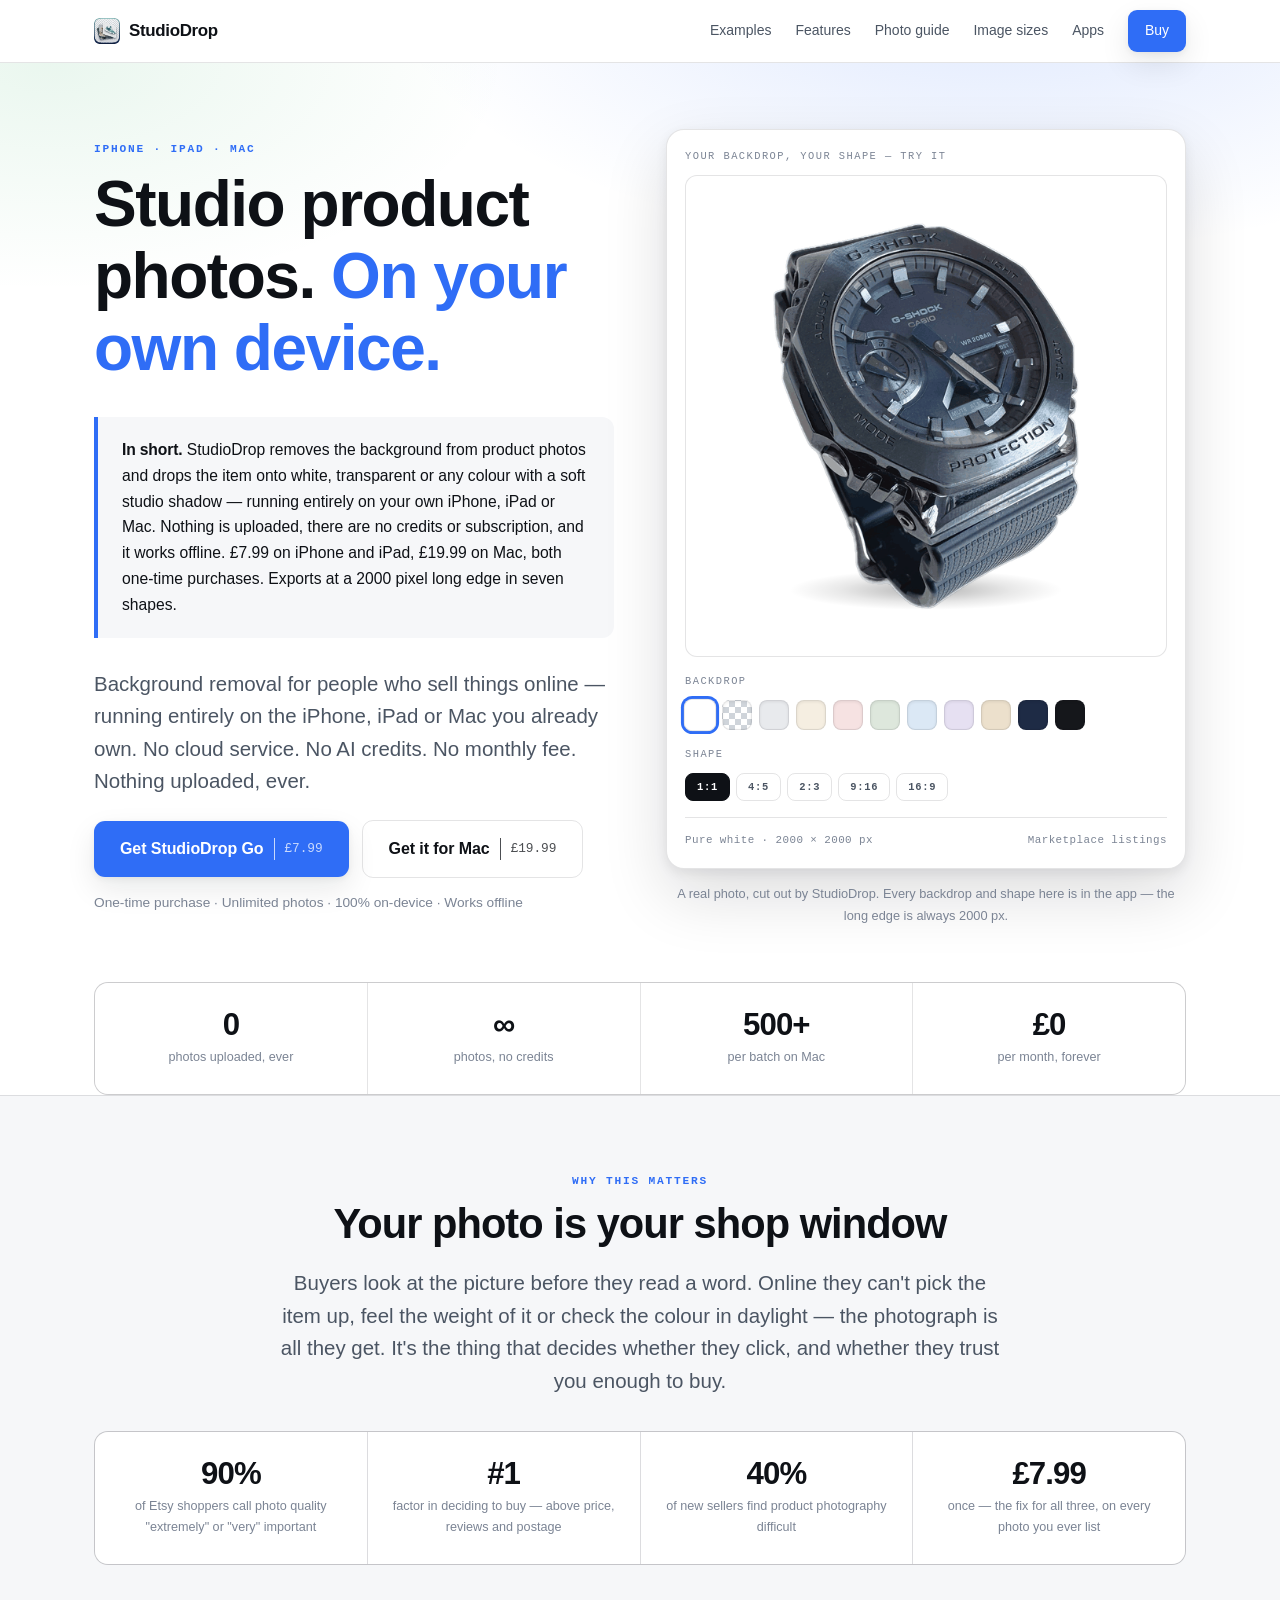
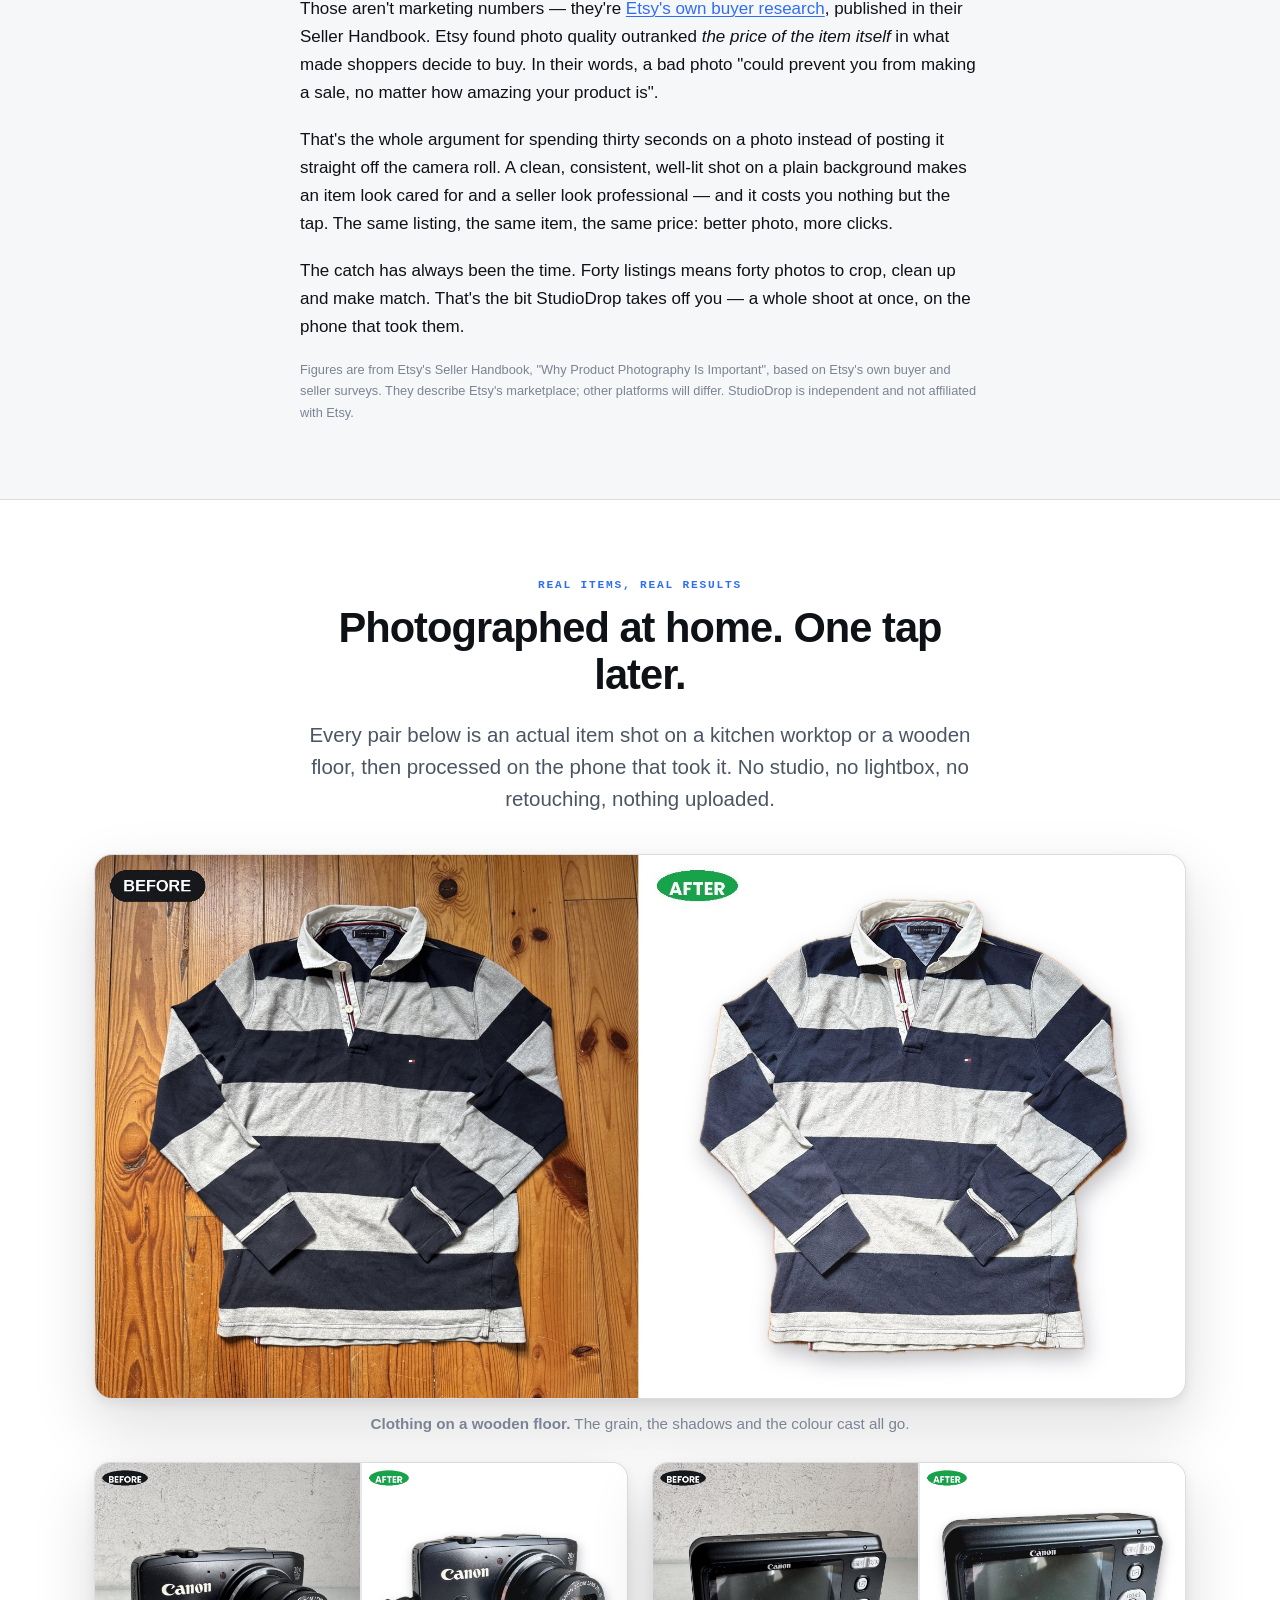
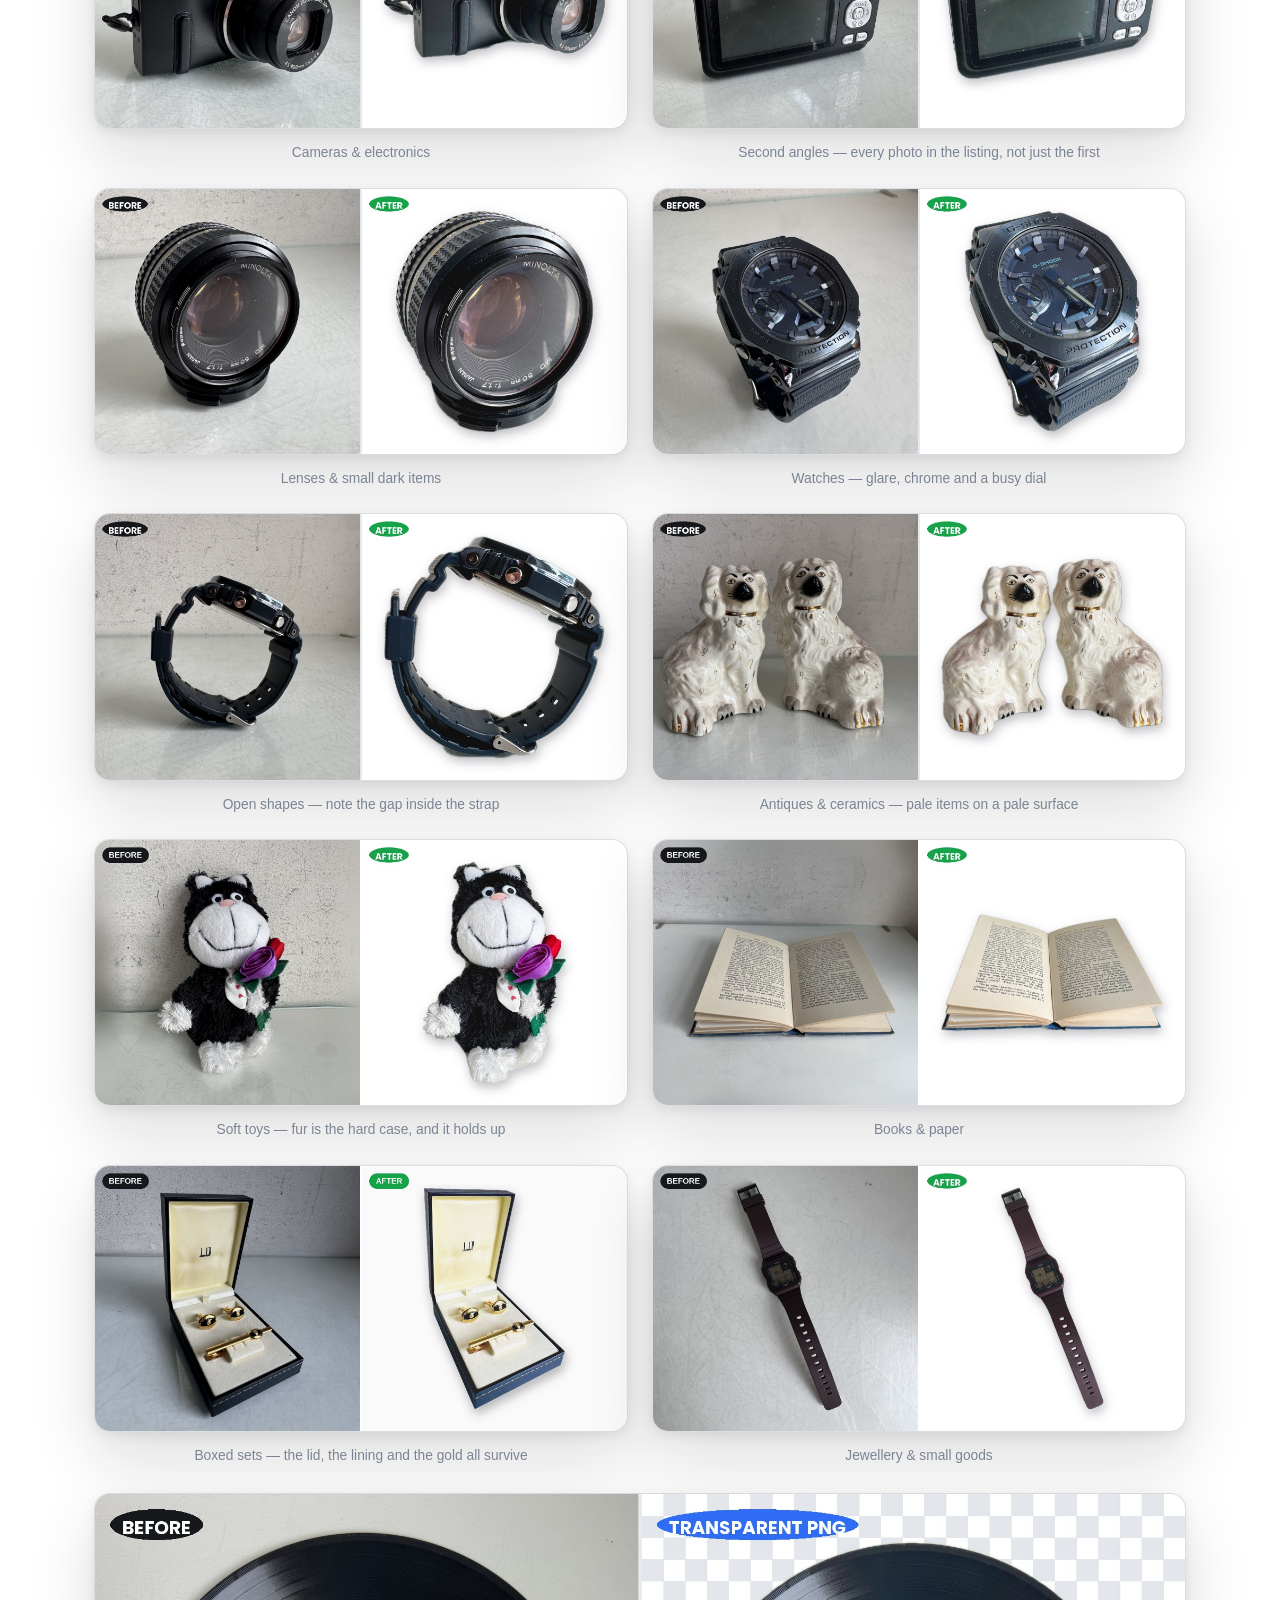
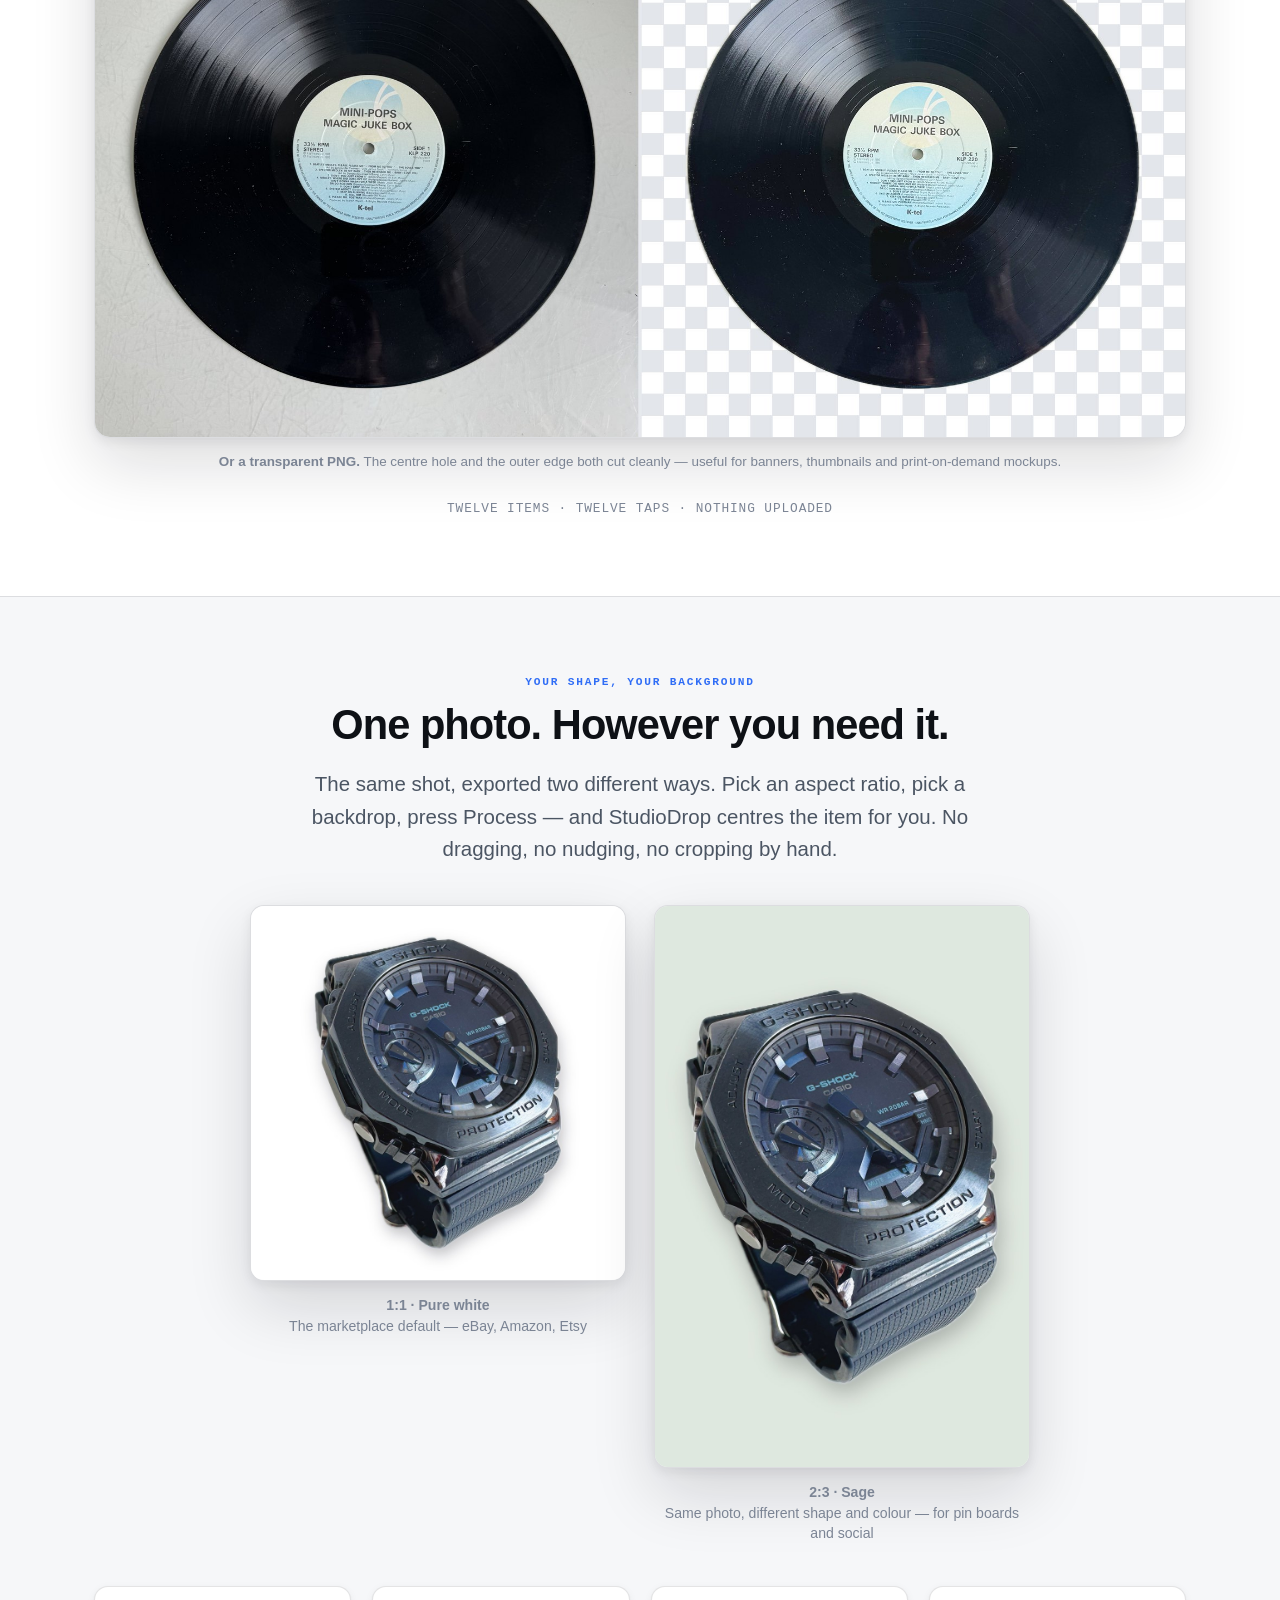
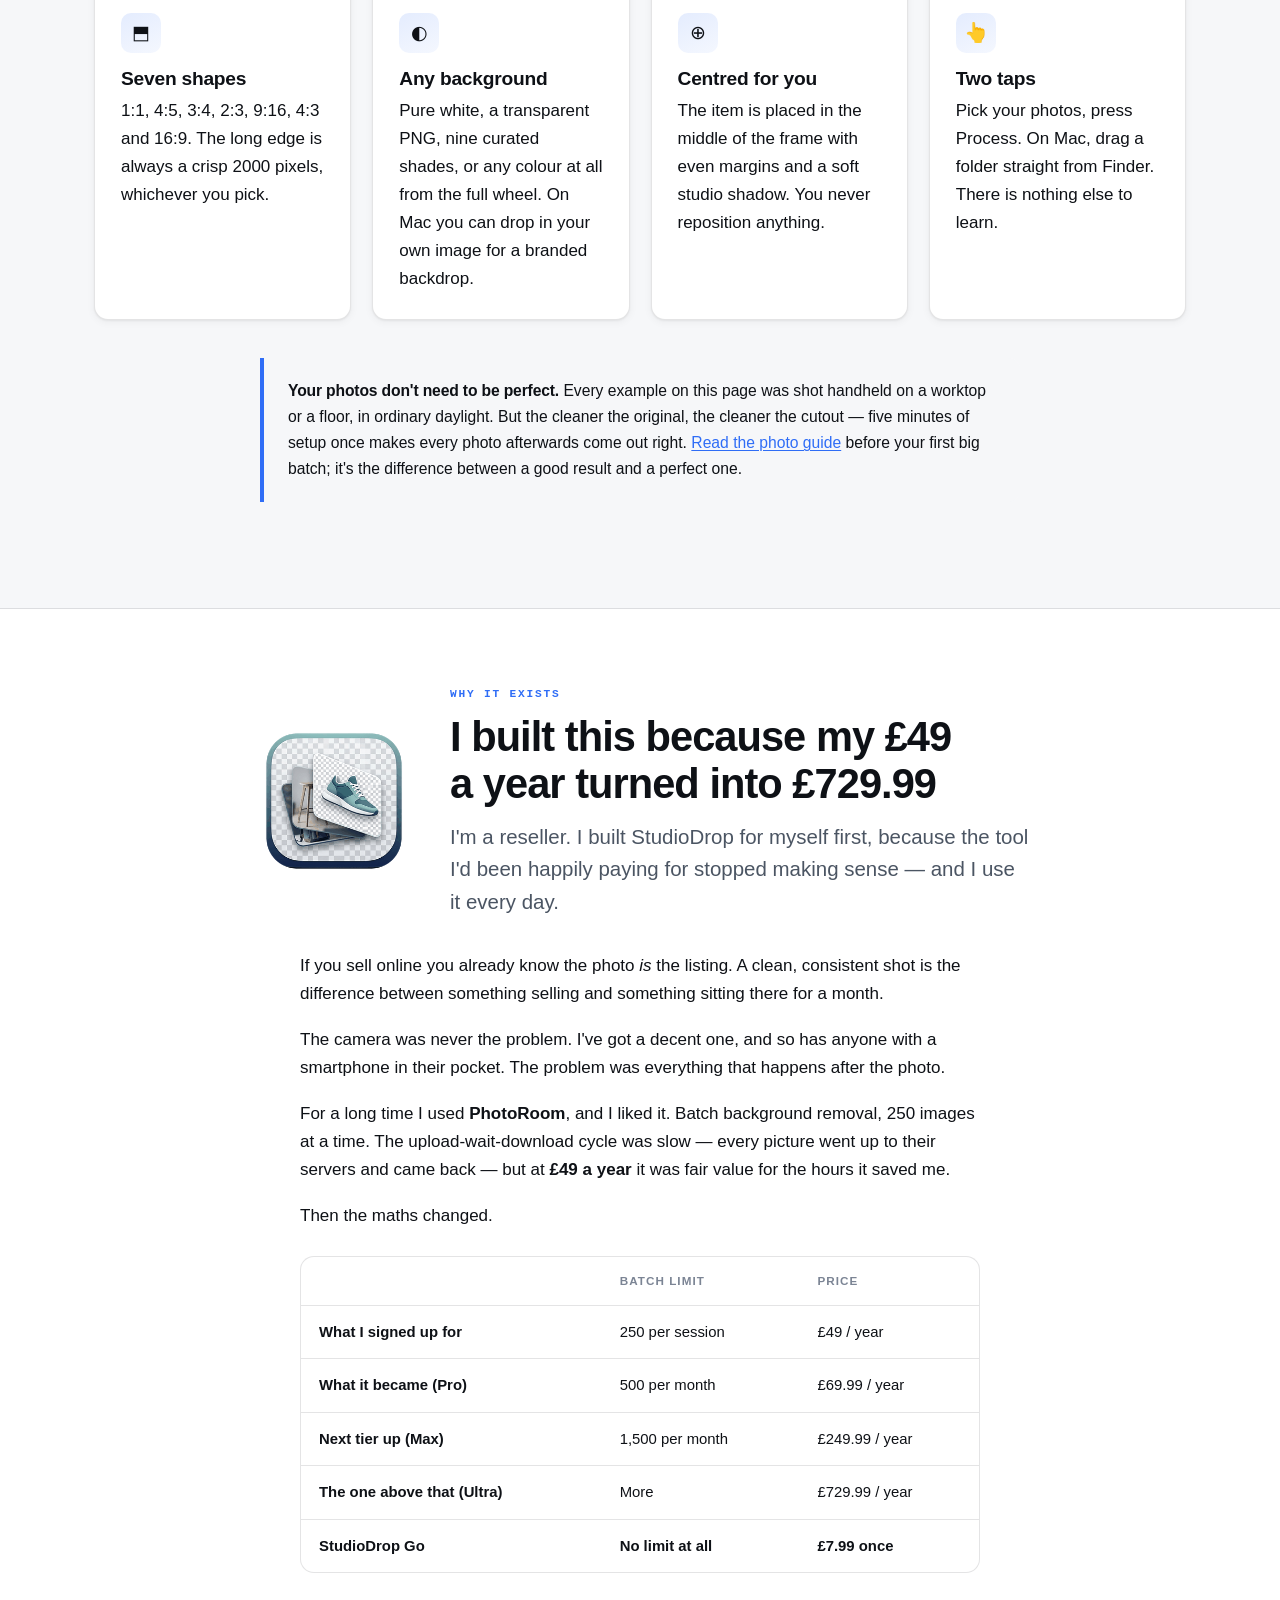
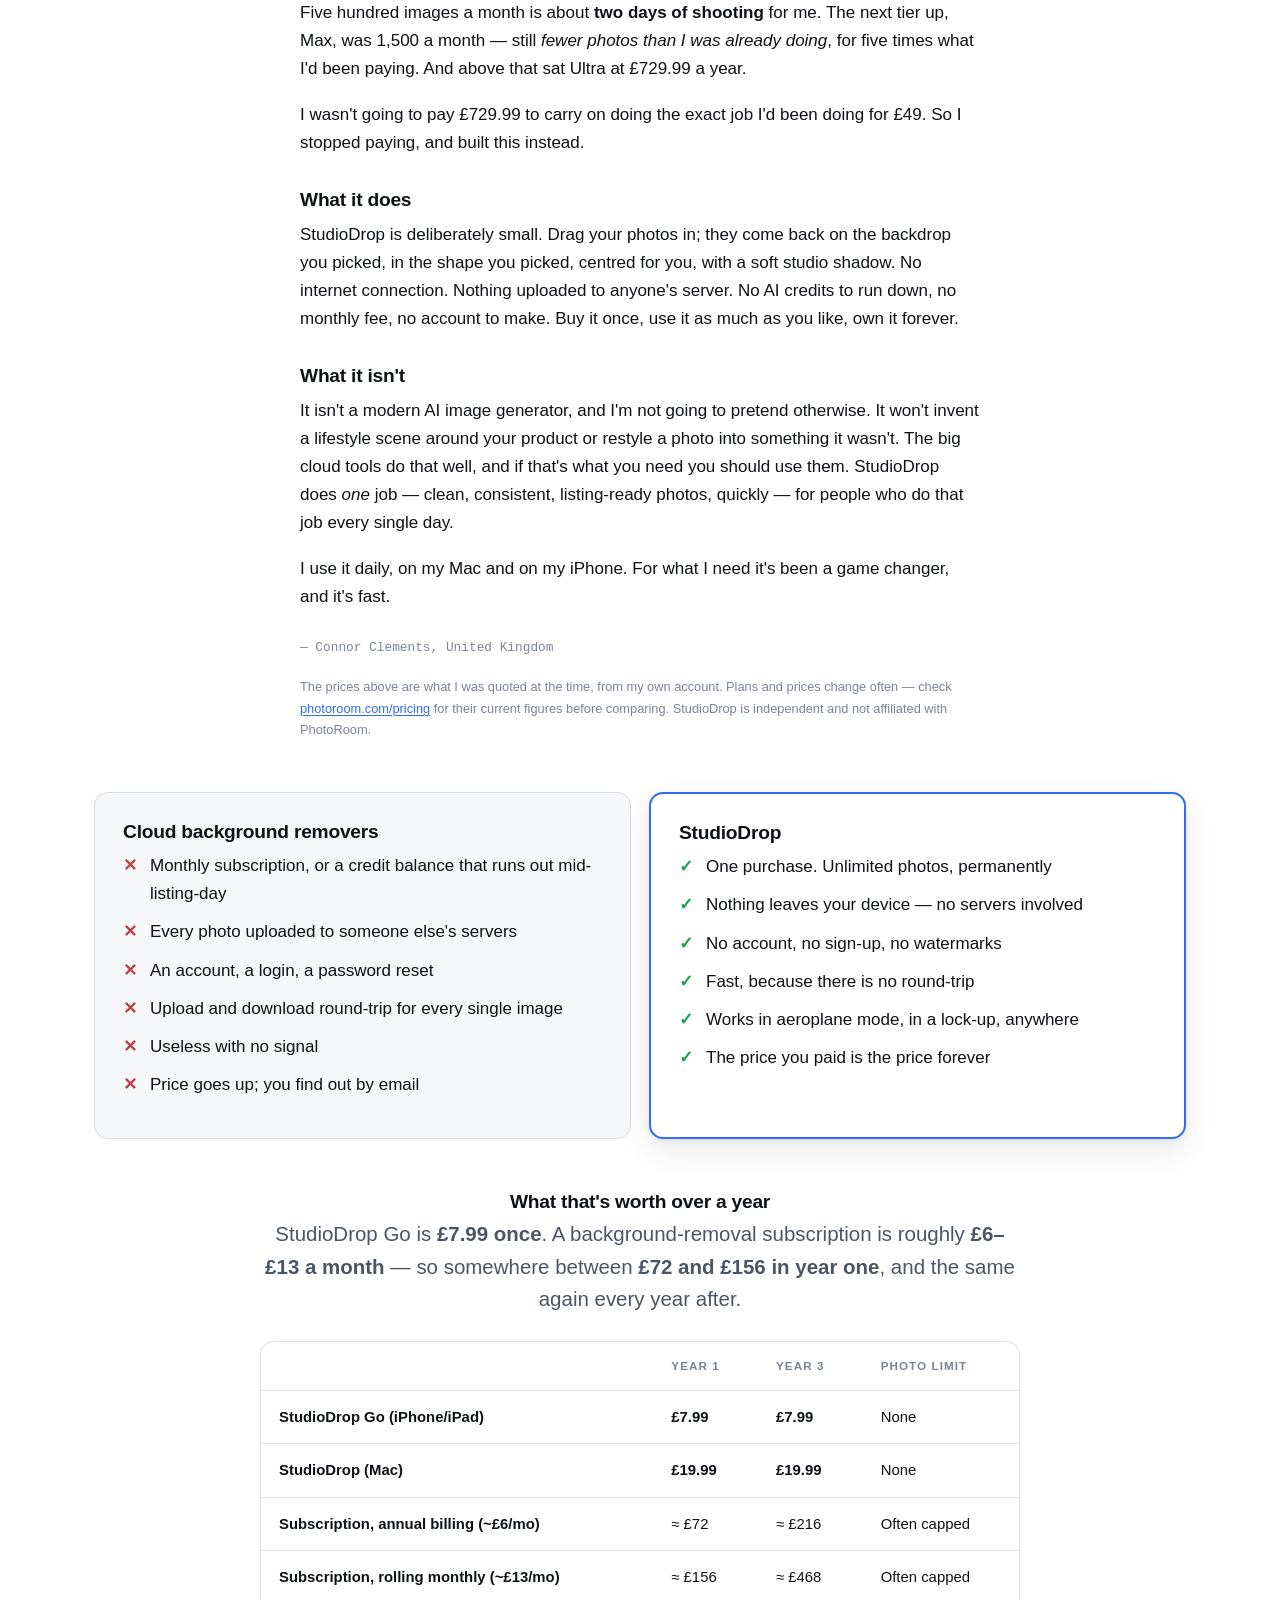
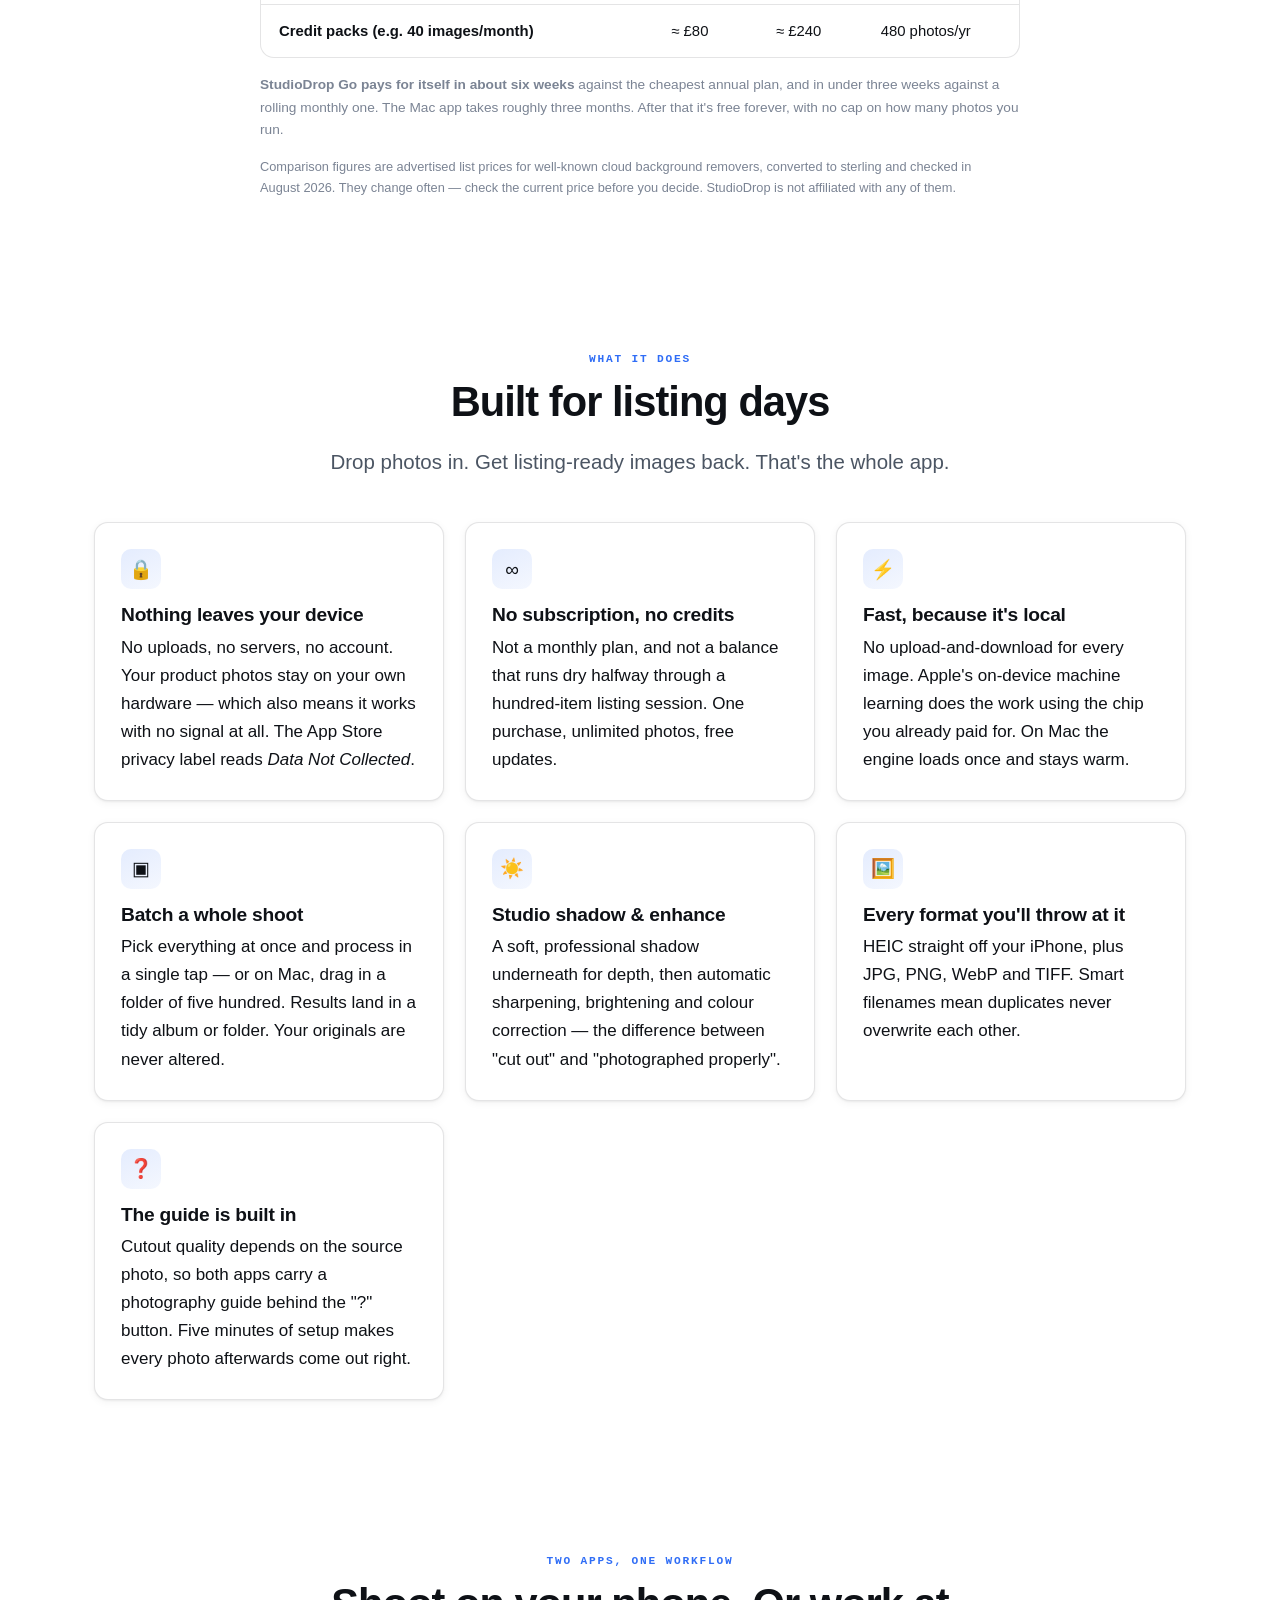
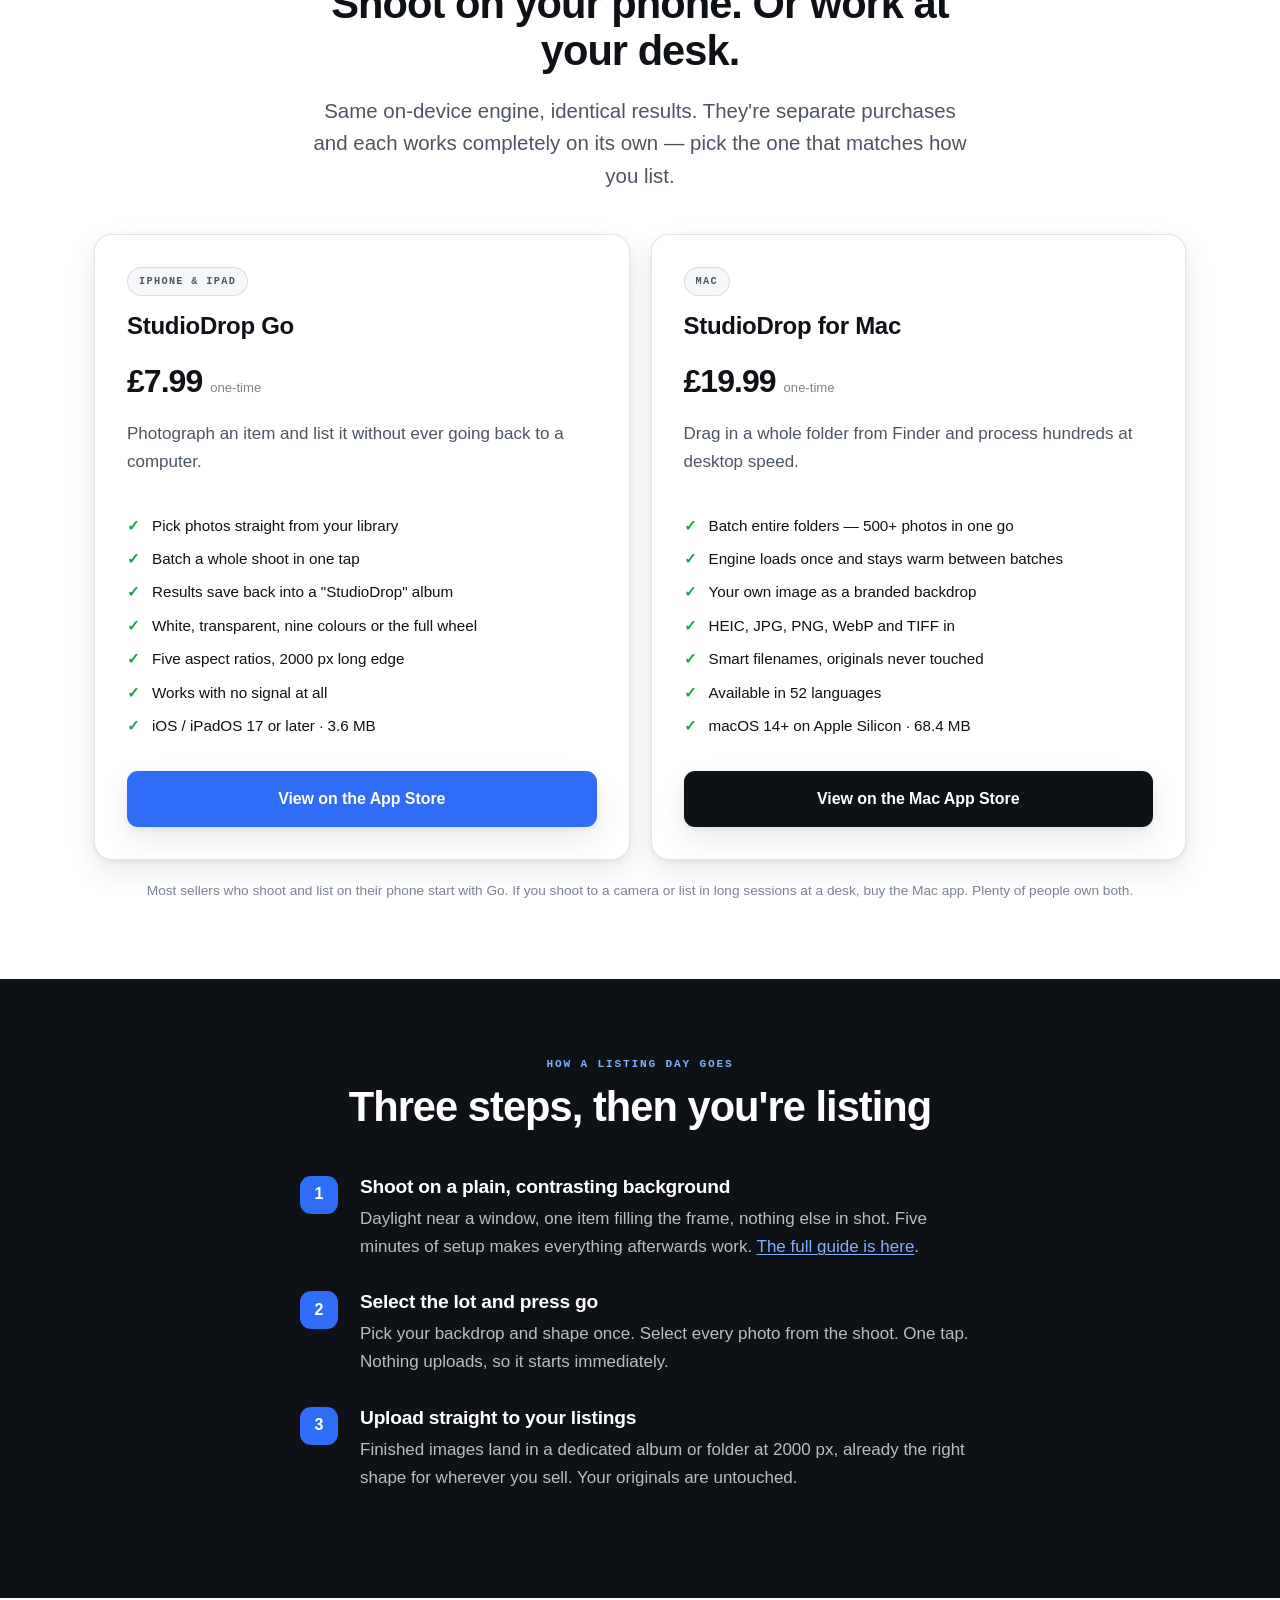
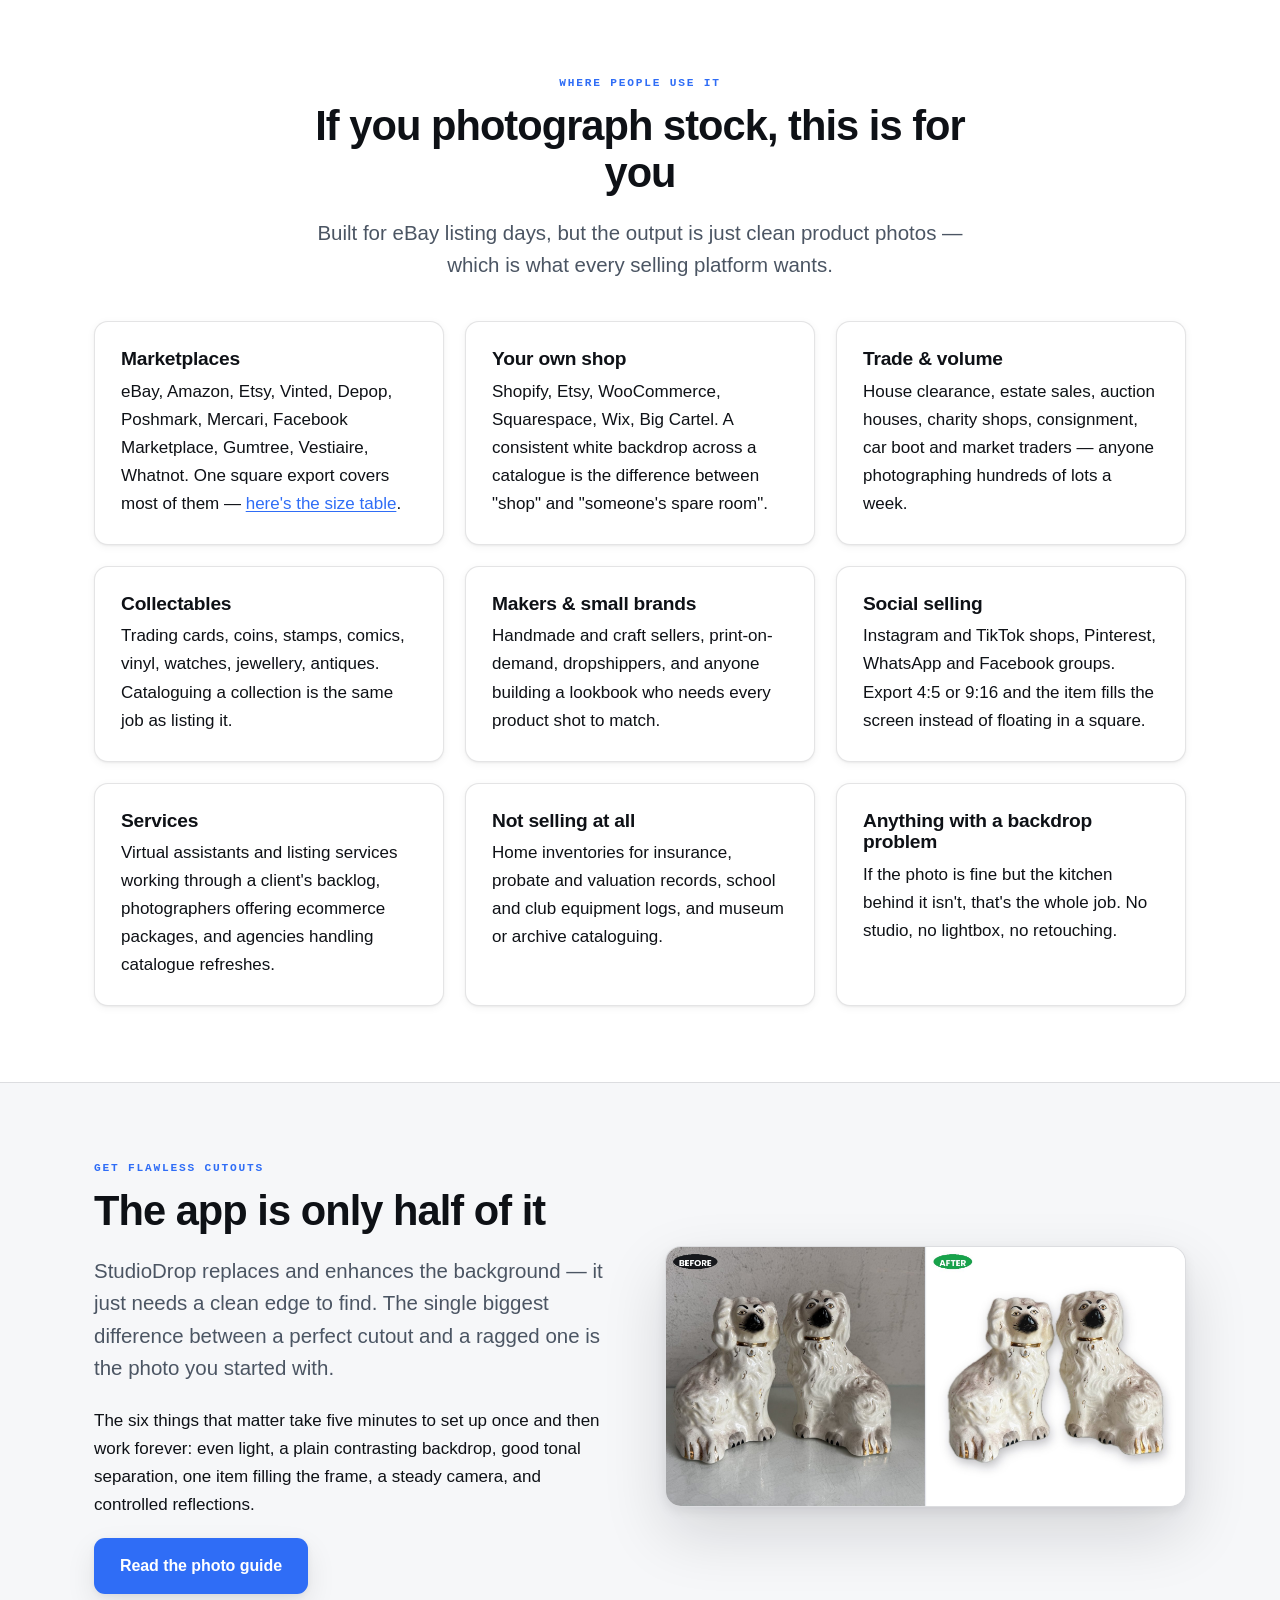
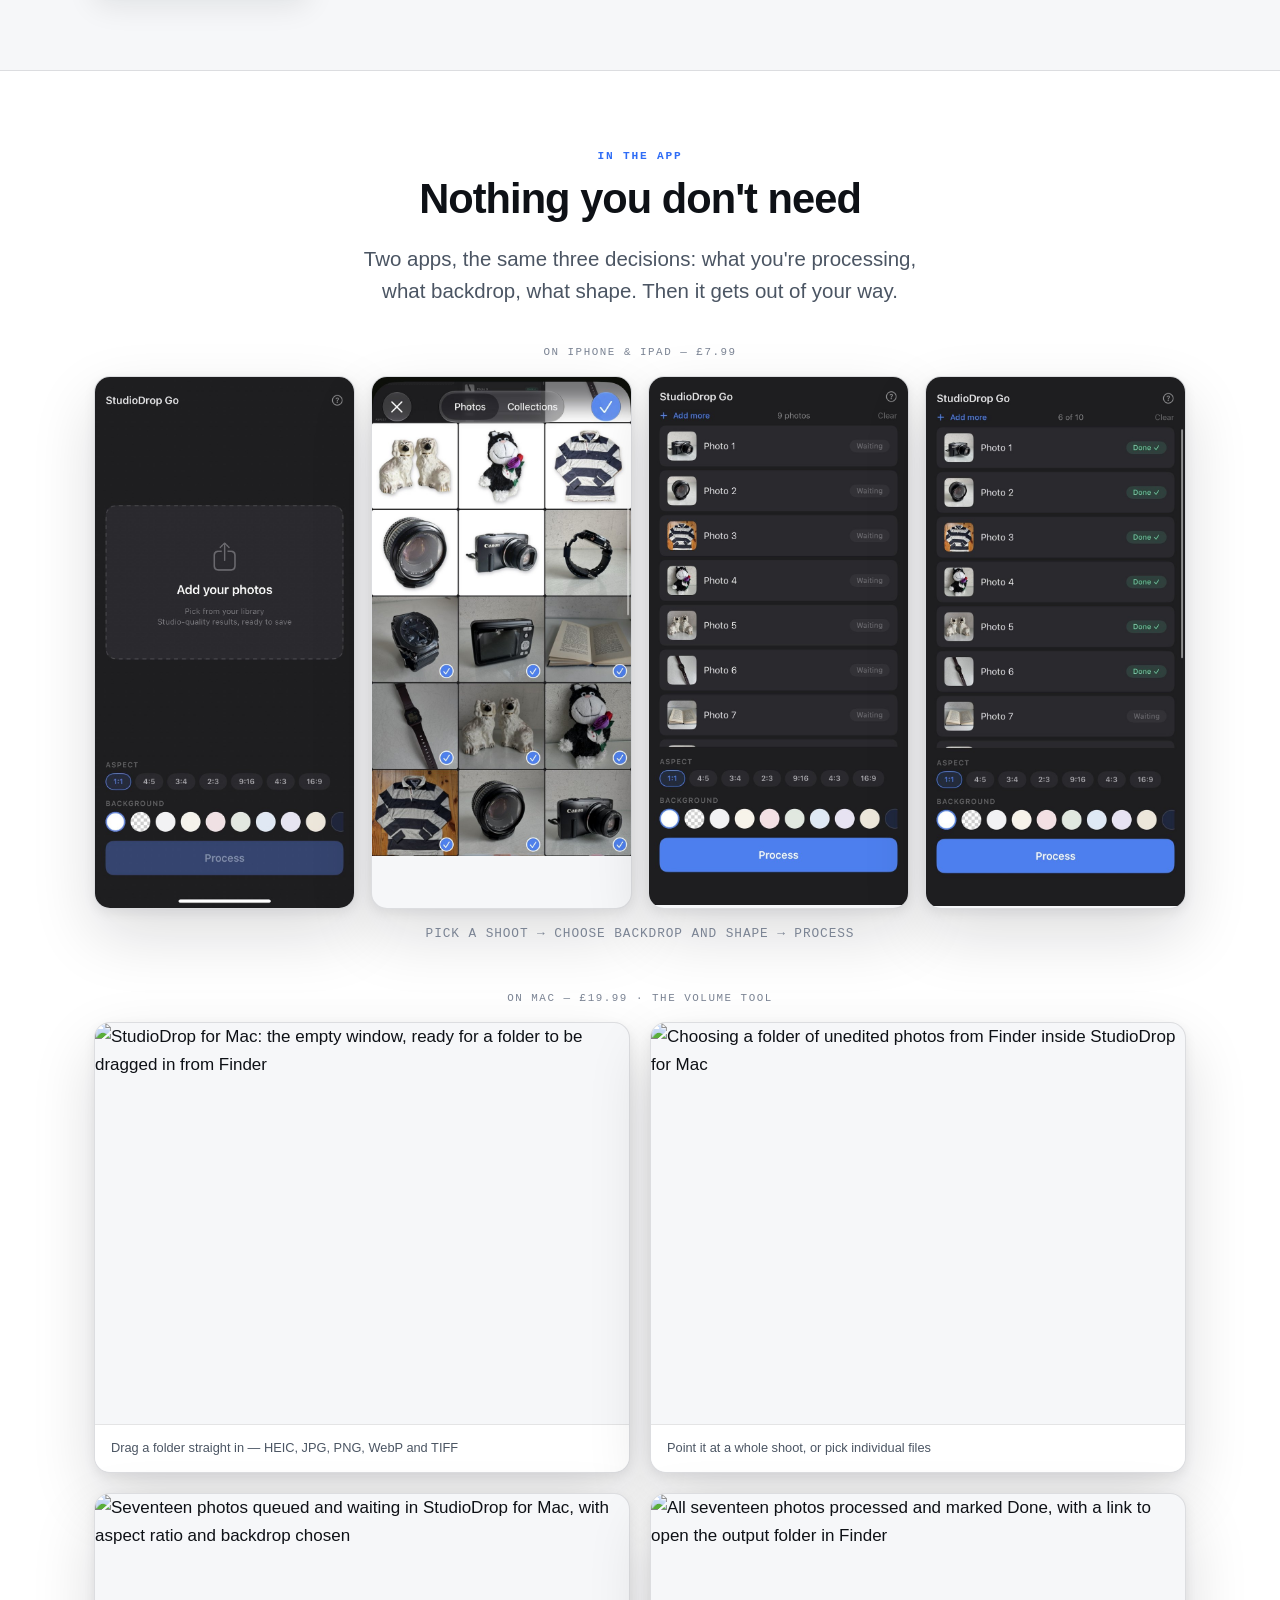
==== commit 3f38f19a: "Add Mac app screenshots to the homepage" ====
--- a/index.html
+++ b/index.html
@@ -398,7 +398,7 @@
       <figcaption><strong>Or a transparent PNG.</strong> The centre hole and the outer edge both cut cleanly — useful for banners, thumbnails and print-on-demand mockups.</figcaption>
     </figure>
 
-    <p class="shot-caption" style="margin-top:26px">Ten items · ten taps · nothing uploaded</p>
+    <p class="shot-caption" style="margin-top:26px">Twelve items · twelve taps · nothing uploaded</p>
   </div>
 </section>
 
@@ -893,7 +893,11 @@
     <div class="center" style="max-width:600px;margin:0 auto 36px">
       <p class="eyebrow">In the app</p>
       <h2>Nothing you don't need</h2>
-    </div>
+      <p class="lede">Two apps, the same three decisions: what you're processing,
+      what backdrop, what shape. Then it gets out of your way.</p>
+    </div>
+
+    <p class="strip-label">On iPhone &amp; iPad — £7.99</p>
     <div class="shot-strip shot-strip-4">
       <div class="shot-frame">
         <img src="shots/app-empty.jpg" width="760" height="1559" loading="lazy"
@@ -921,6 +925,34 @@
       </div>
     </div>
     <p class="shot-caption">Pick a shoot &rarr; choose backdrop and shape &rarr; Process</p>
+
+    <p class="strip-label" style="margin-top:46px">On Mac — £19.99 · the volume tool</p>
+    <div class="shot-strip shot-strip-2">
+      <figure class="shot-frame shot-cap">
+        <img src="shots/mac2-empty.jpg" width="1200" height="900" loading="lazy"
+             alt="StudioDrop for Mac: the empty window, ready for a folder to be dragged in from Finder">
+        <figcaption>Drag a folder straight in — HEIC, JPG, PNG, WebP and TIFF</figcaption>
+      </figure>
+      <figure class="shot-frame shot-cap">
+        <img src="shots/mac2-folder.jpg" width="1200" height="900" loading="lazy"
+             alt="Choosing a folder of unedited photos from Finder inside StudioDrop for Mac">
+        <figcaption>Point it at a whole shoot, or pick individual files</figcaption>
+      </figure>
+      <figure class="shot-frame shot-cap">
+        <img src="shots/mac2-queue.jpg" width="1200" height="900" loading="lazy"
+             alt="Seventeen photos queued and waiting in StudioDrop for Mac, with aspect ratio and backdrop chosen">
+        <figcaption>Seventeen photos queued. Set backdrop and shape once, for all of them</figcaption>
+      </figure>
+      <figure class="shot-frame shot-cap">
+        <img src="shots/mac2-done.jpg" width="1200" height="900" loading="lazy"
+             alt="All seventeen photos processed and marked Done, with a link to open the output folder in Finder">
+        <figcaption>All seventeen done, straight into a folder you can open in Finder</figcaption>
+      </figure>
+    </div>
+    <p class="shot-caption">Drop a folder &rarr; choose backdrop and shape &rarr; Process &rarr; open in Finder</p>
+    <p class="center" style="margin-top:20px">
+      <a class="btn btn-accent" href="/mac.html">More about the Mac app</a>
+    </p>
   </div>
 </section>
 
--- a/style.css
+++ b/style.css
@@ -311,6 +311,16 @@
 }
 .shot-strip { display: grid; grid-template-columns: repeat(3, 1fr); gap: 16px; }
 .shot-strip-4 { grid-template-columns: repeat(4, 1fr); }
+.shot-strip-2 { grid-template-columns: repeat(2, 1fr); gap: 20px; }
+.strip-label {
+  font-family: var(--mono); font-size: .68rem; letter-spacing: .14em;
+  text-transform: uppercase; color: var(--ink-faint); margin: 0 0 14px; text-align: center;
+}
+.shot-cap { margin: 0; }
+.shot-cap figcaption {
+  font-size: .8rem; color: var(--ink-soft); padding: 12px 16px 14px;
+  background: var(--bg); border-top: 1px solid var(--line);
+}
 @media (max-width: 900px) { .shot-strip-4 { grid-template-columns: repeat(2, 1fr); } }
 @media (max-width: 720px) { .shot-strip { grid-template-columns: 1fr; } }
 
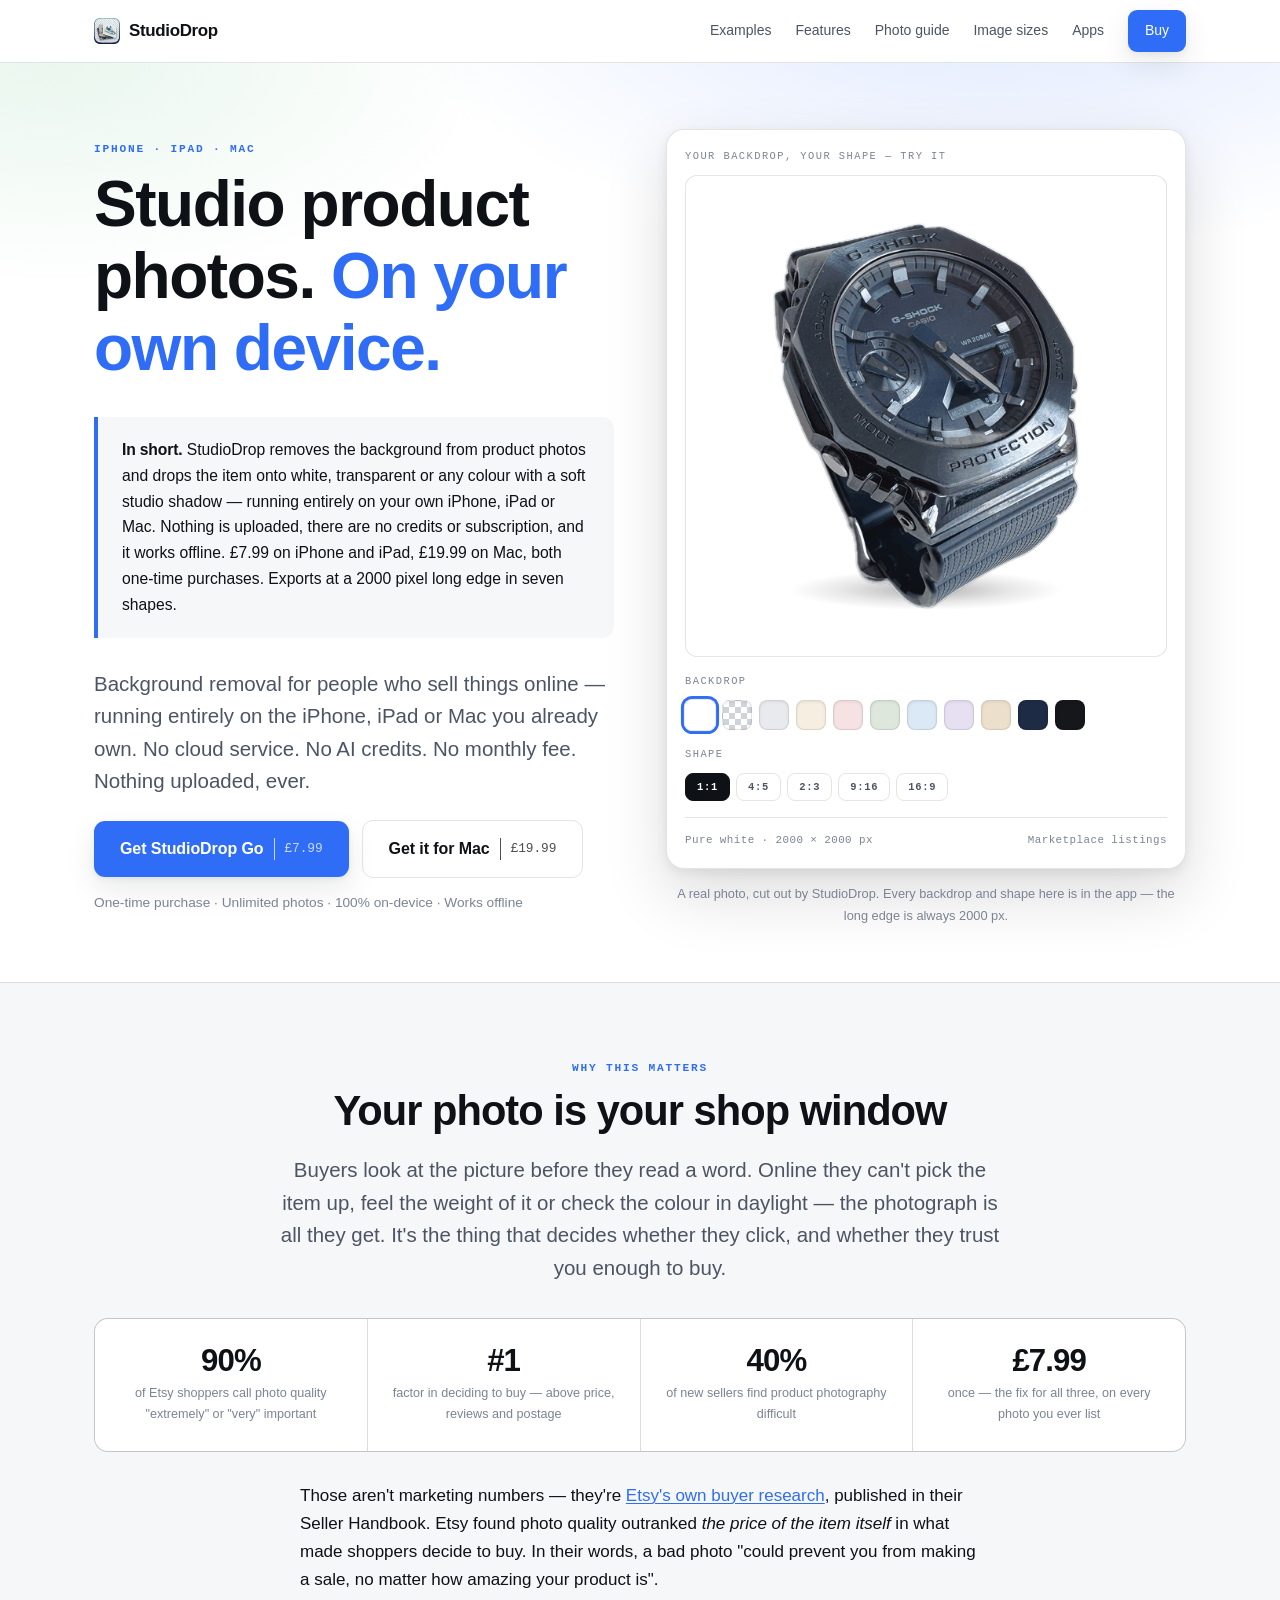
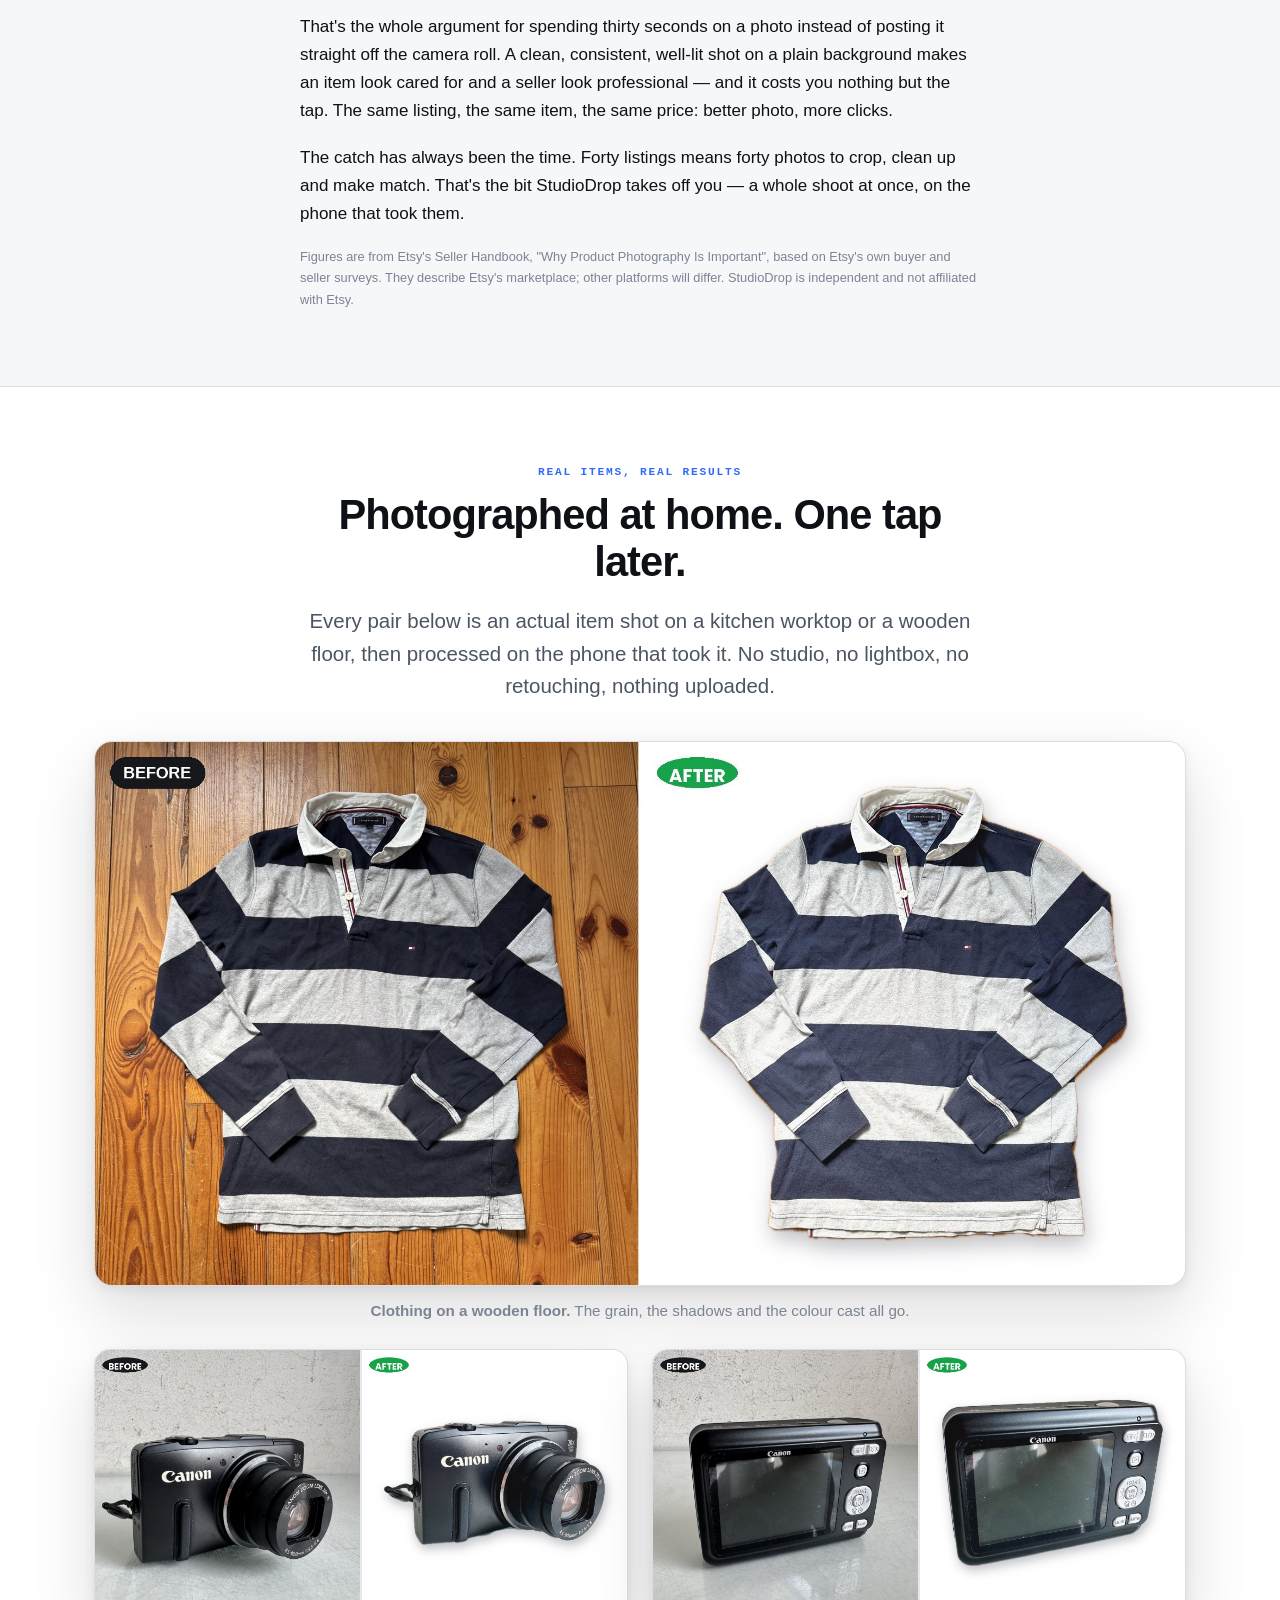
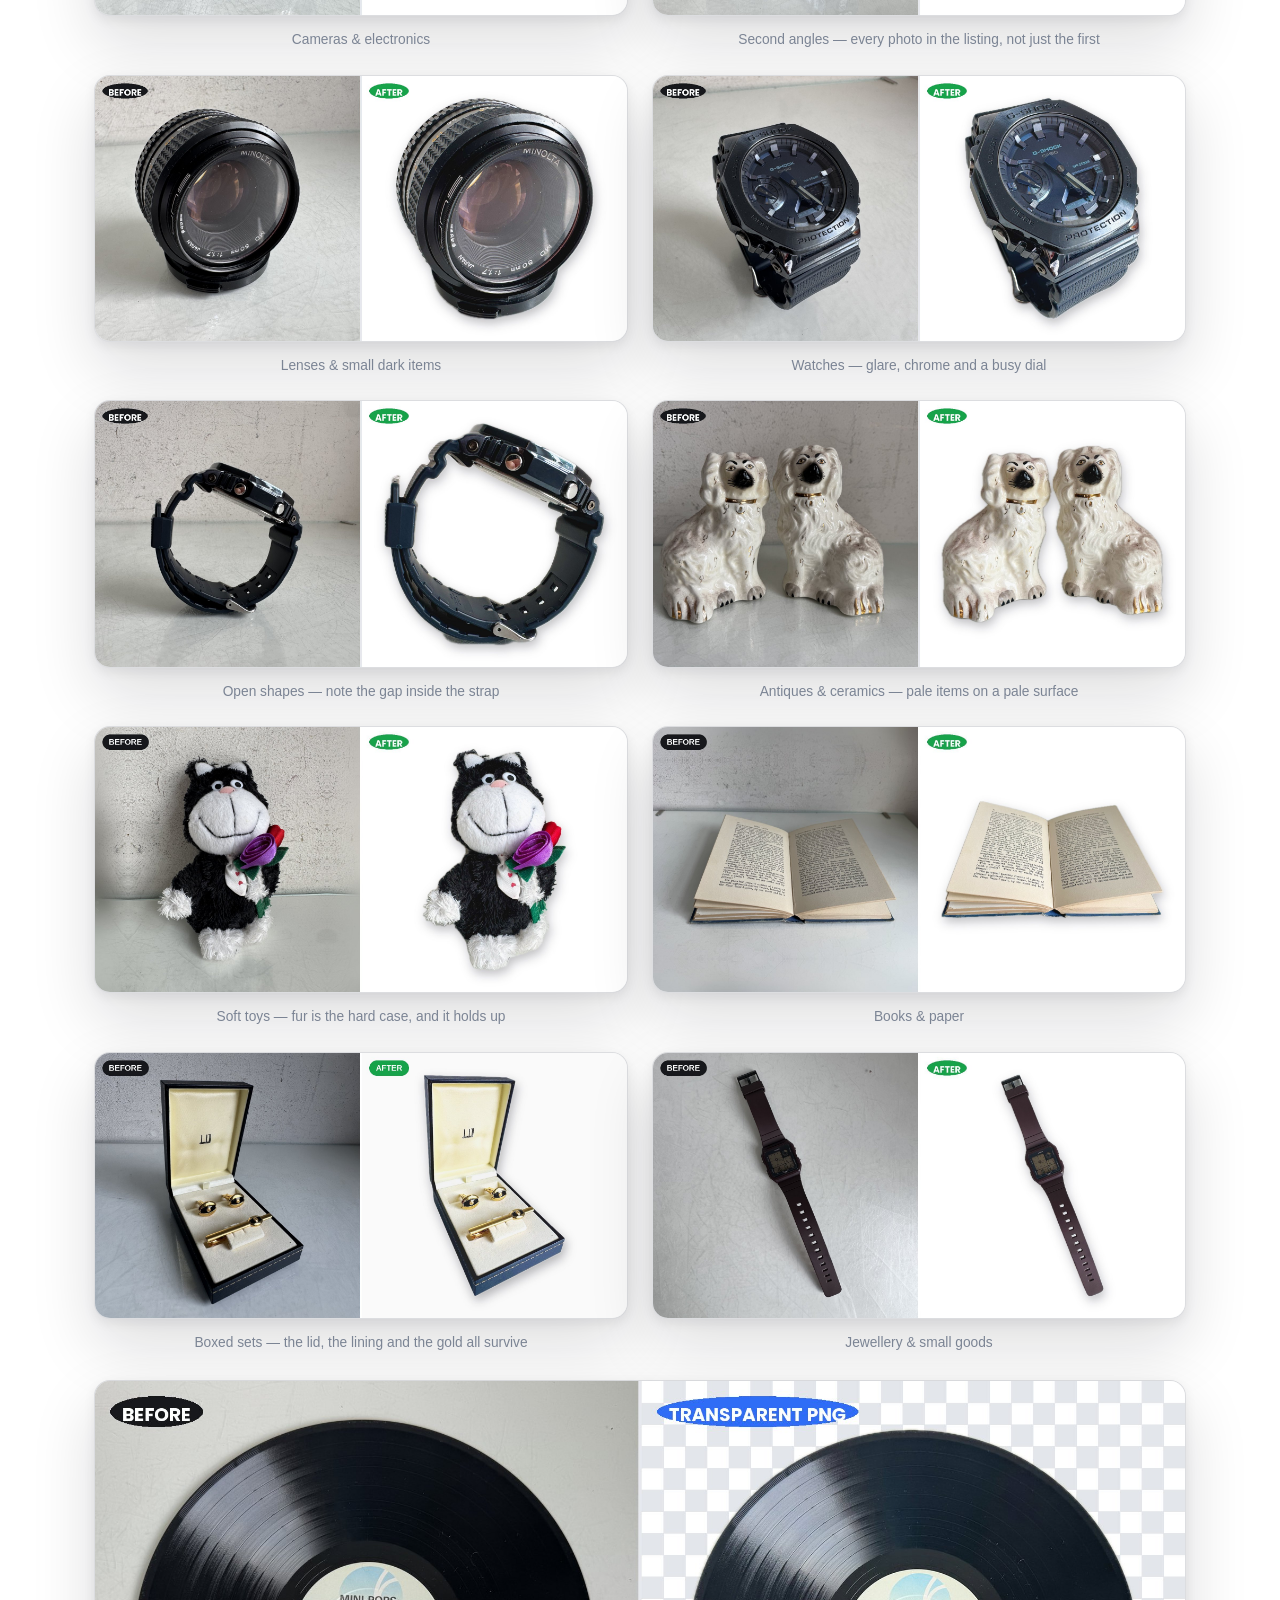
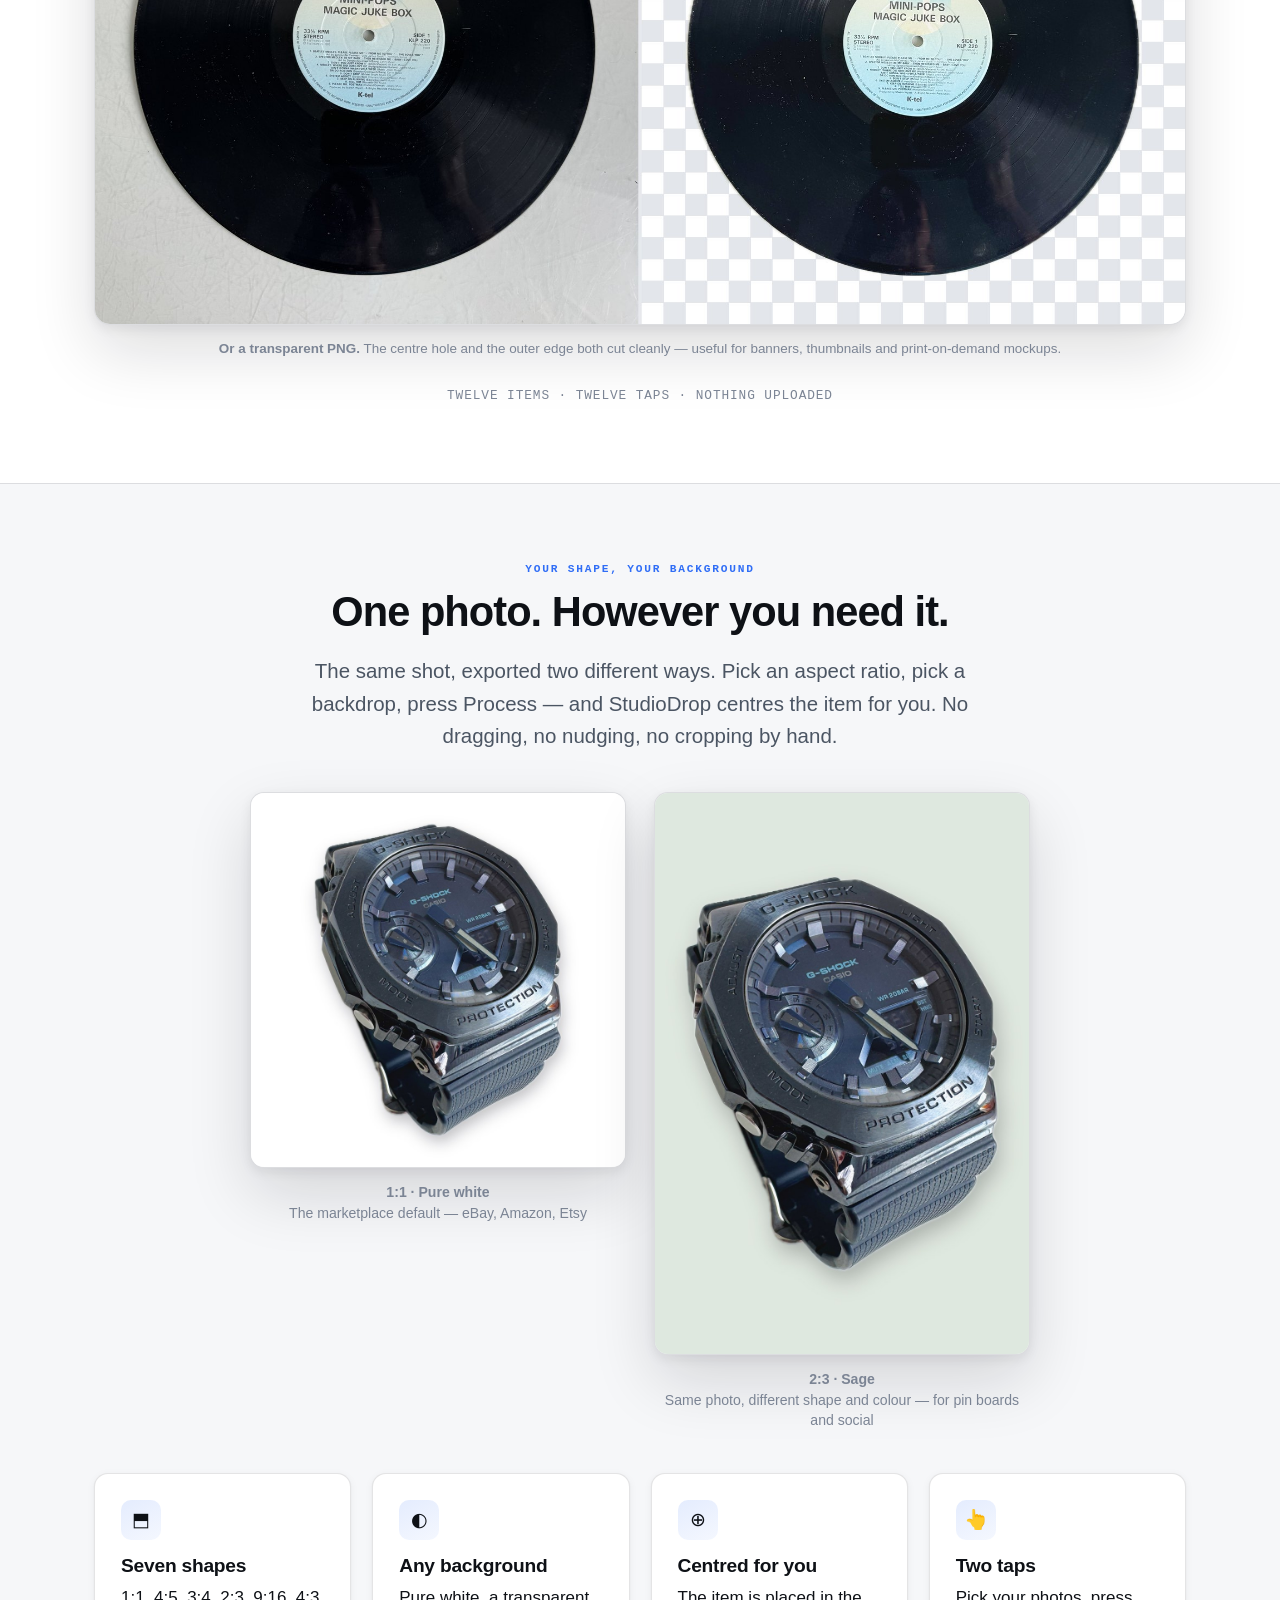
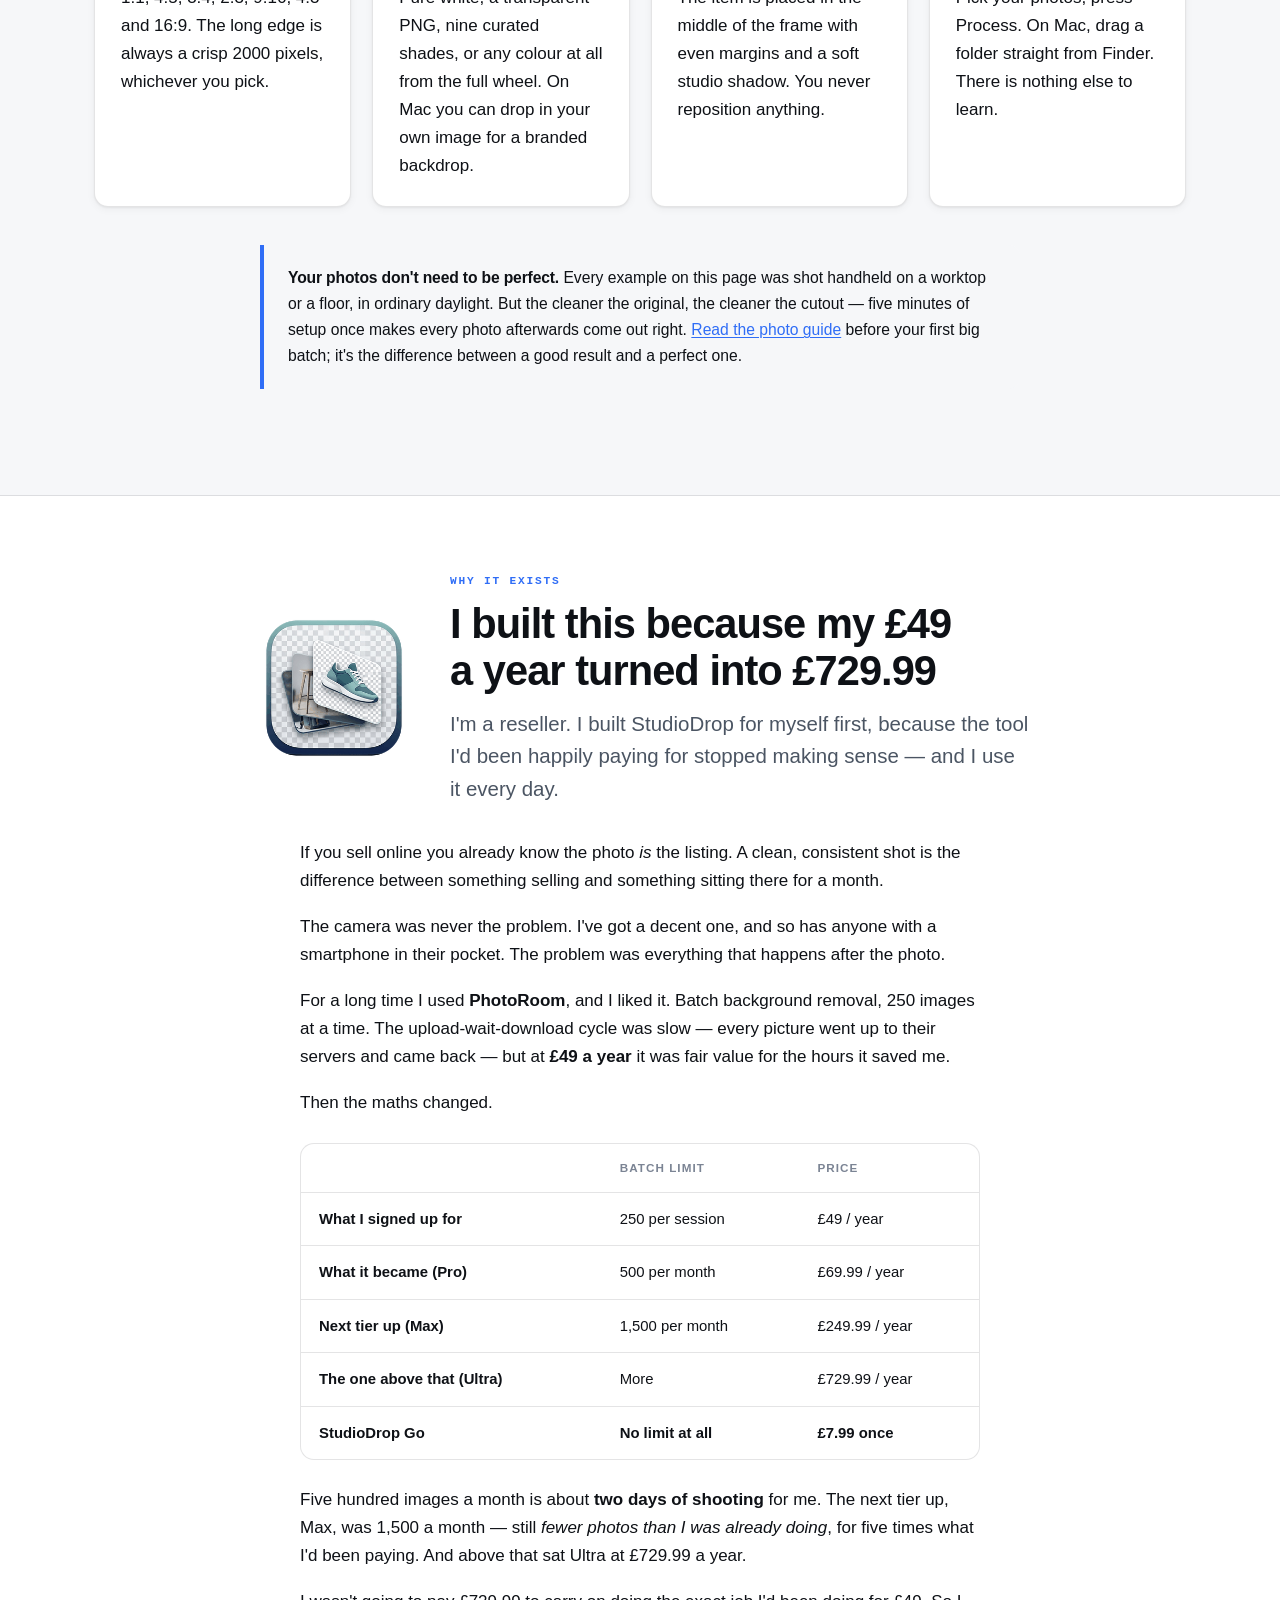
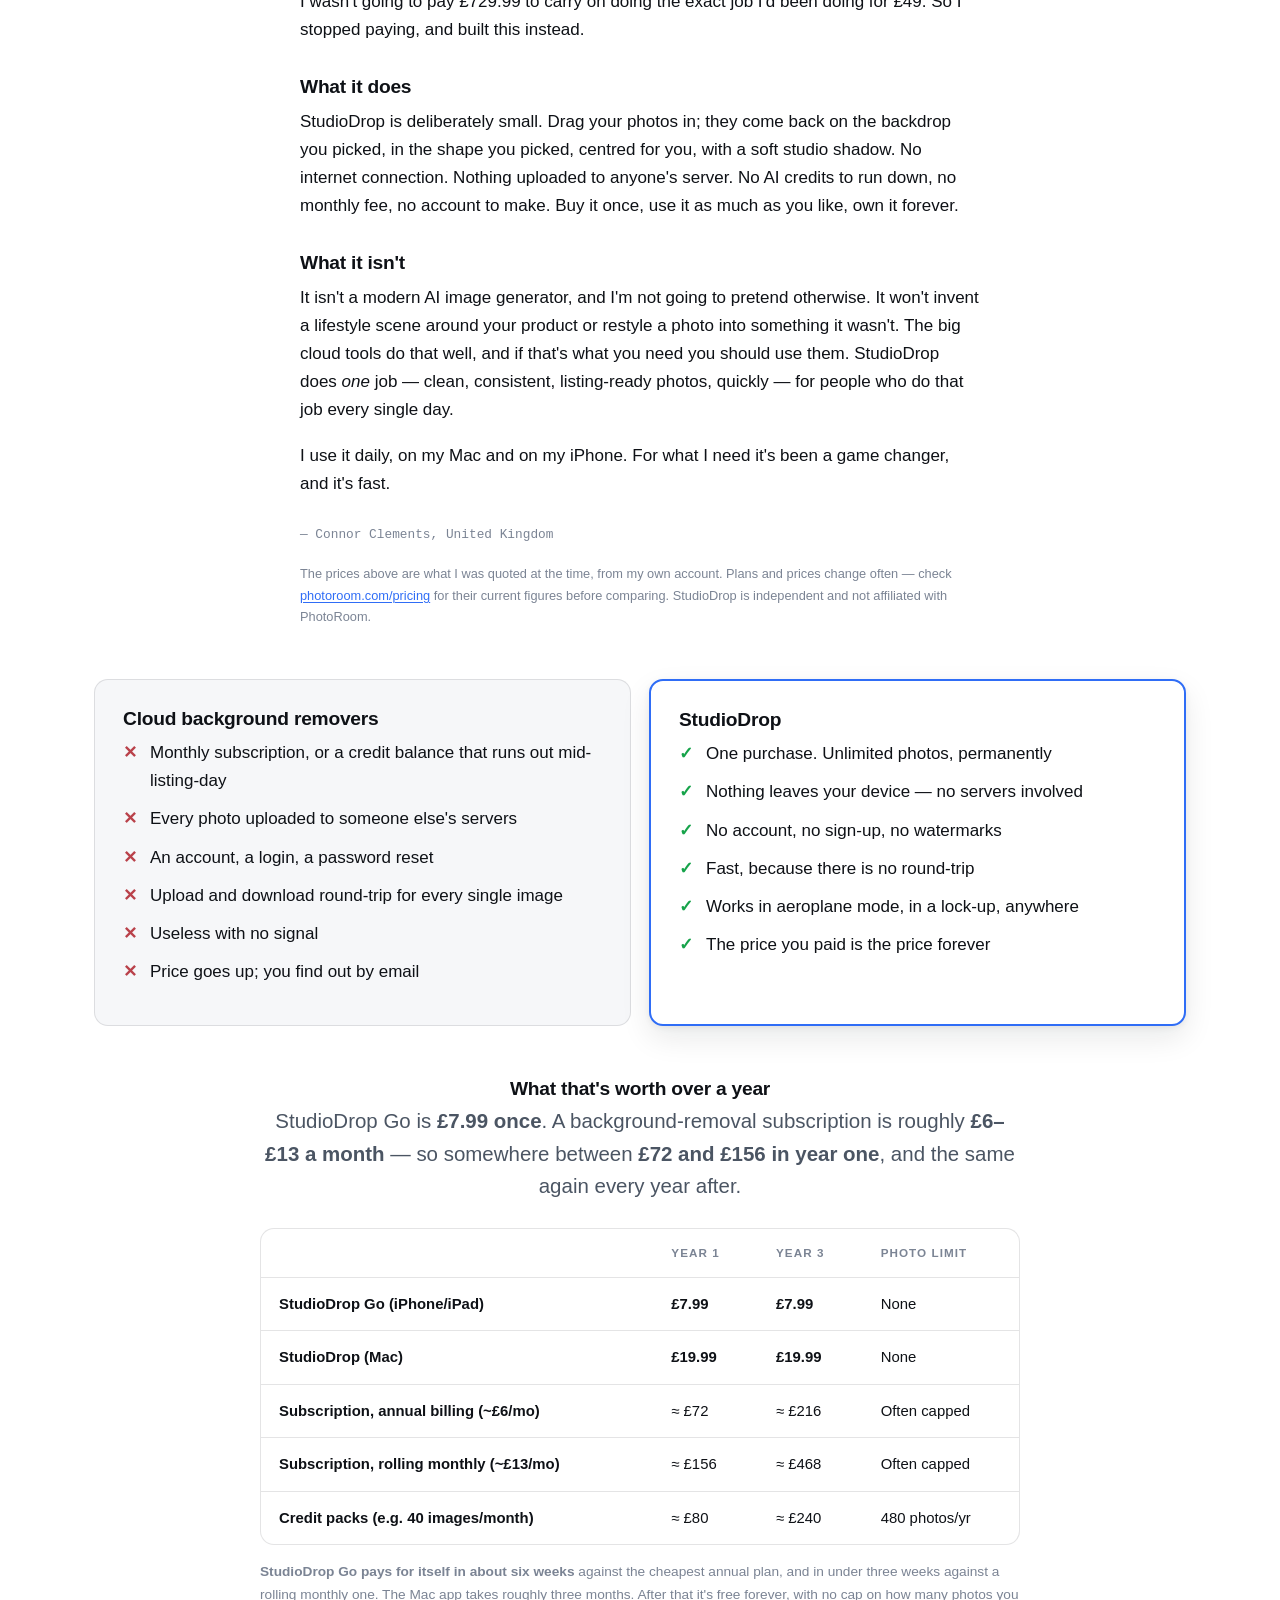
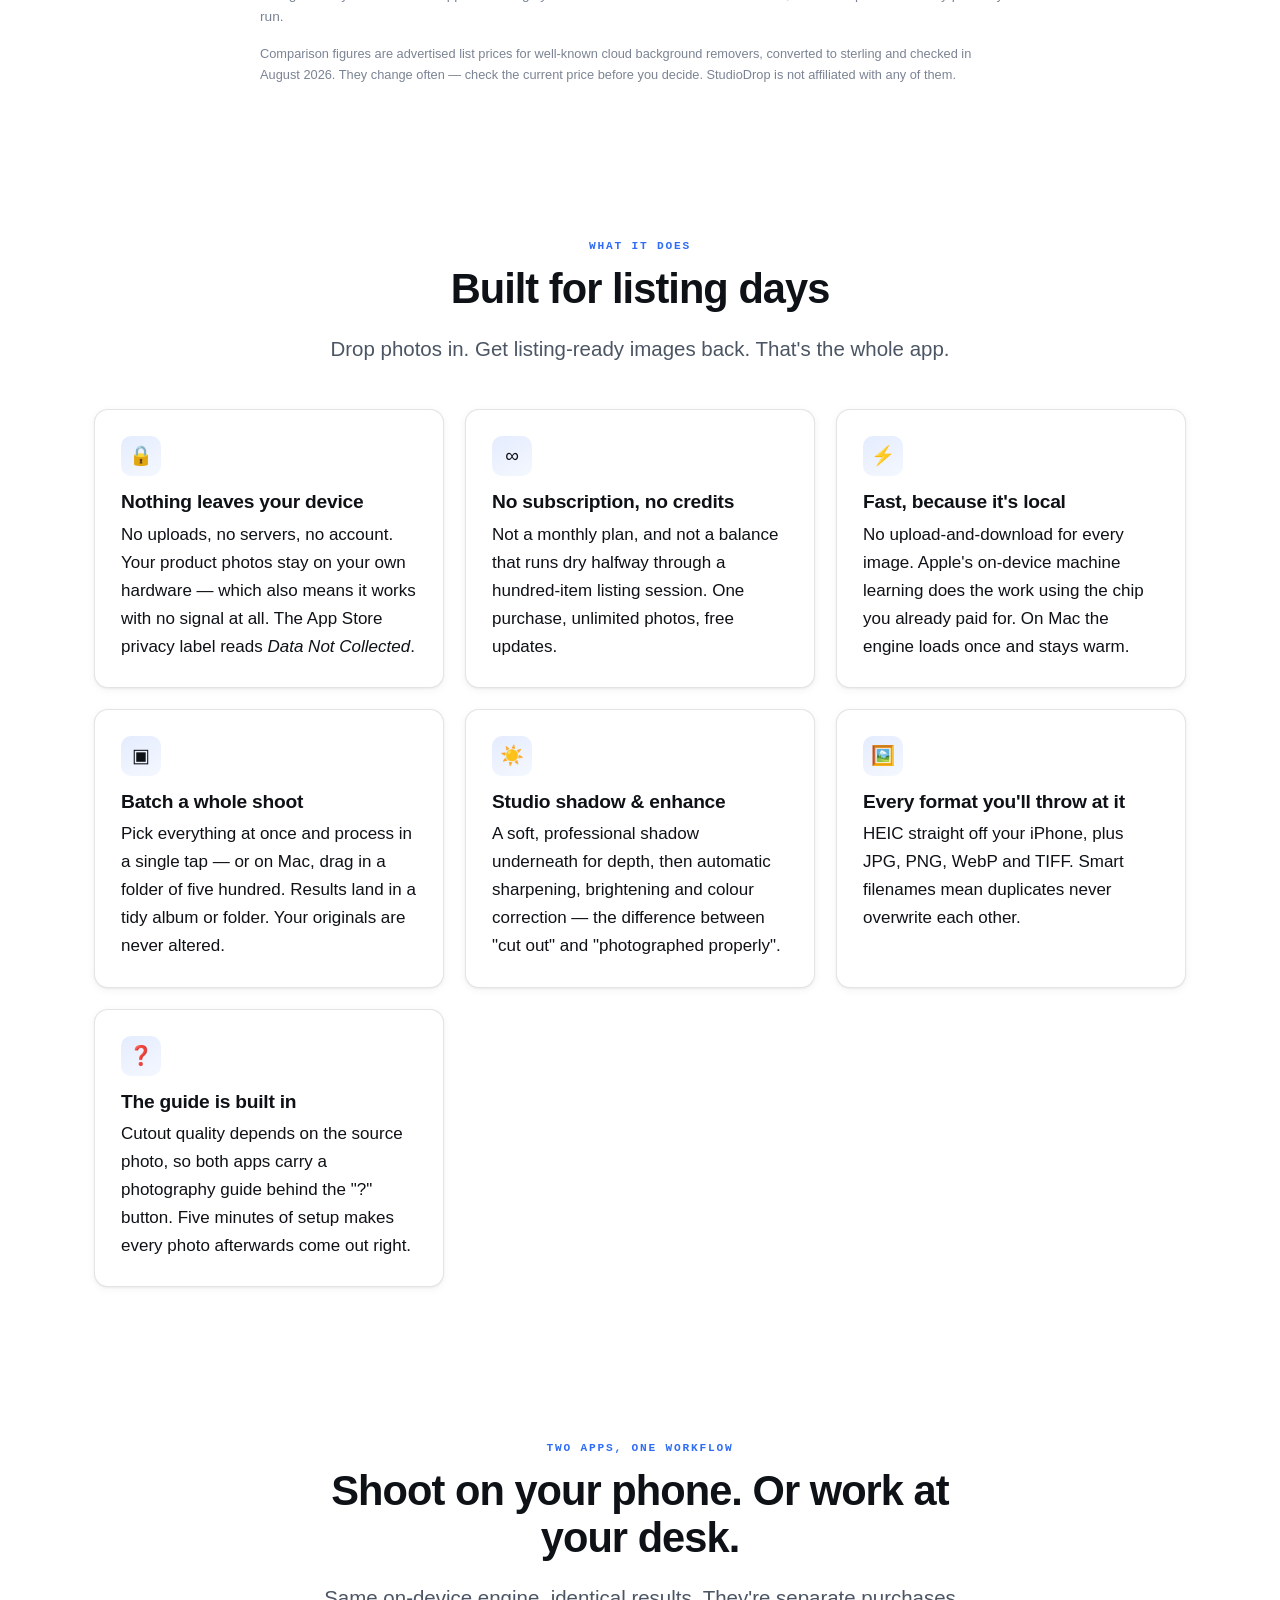
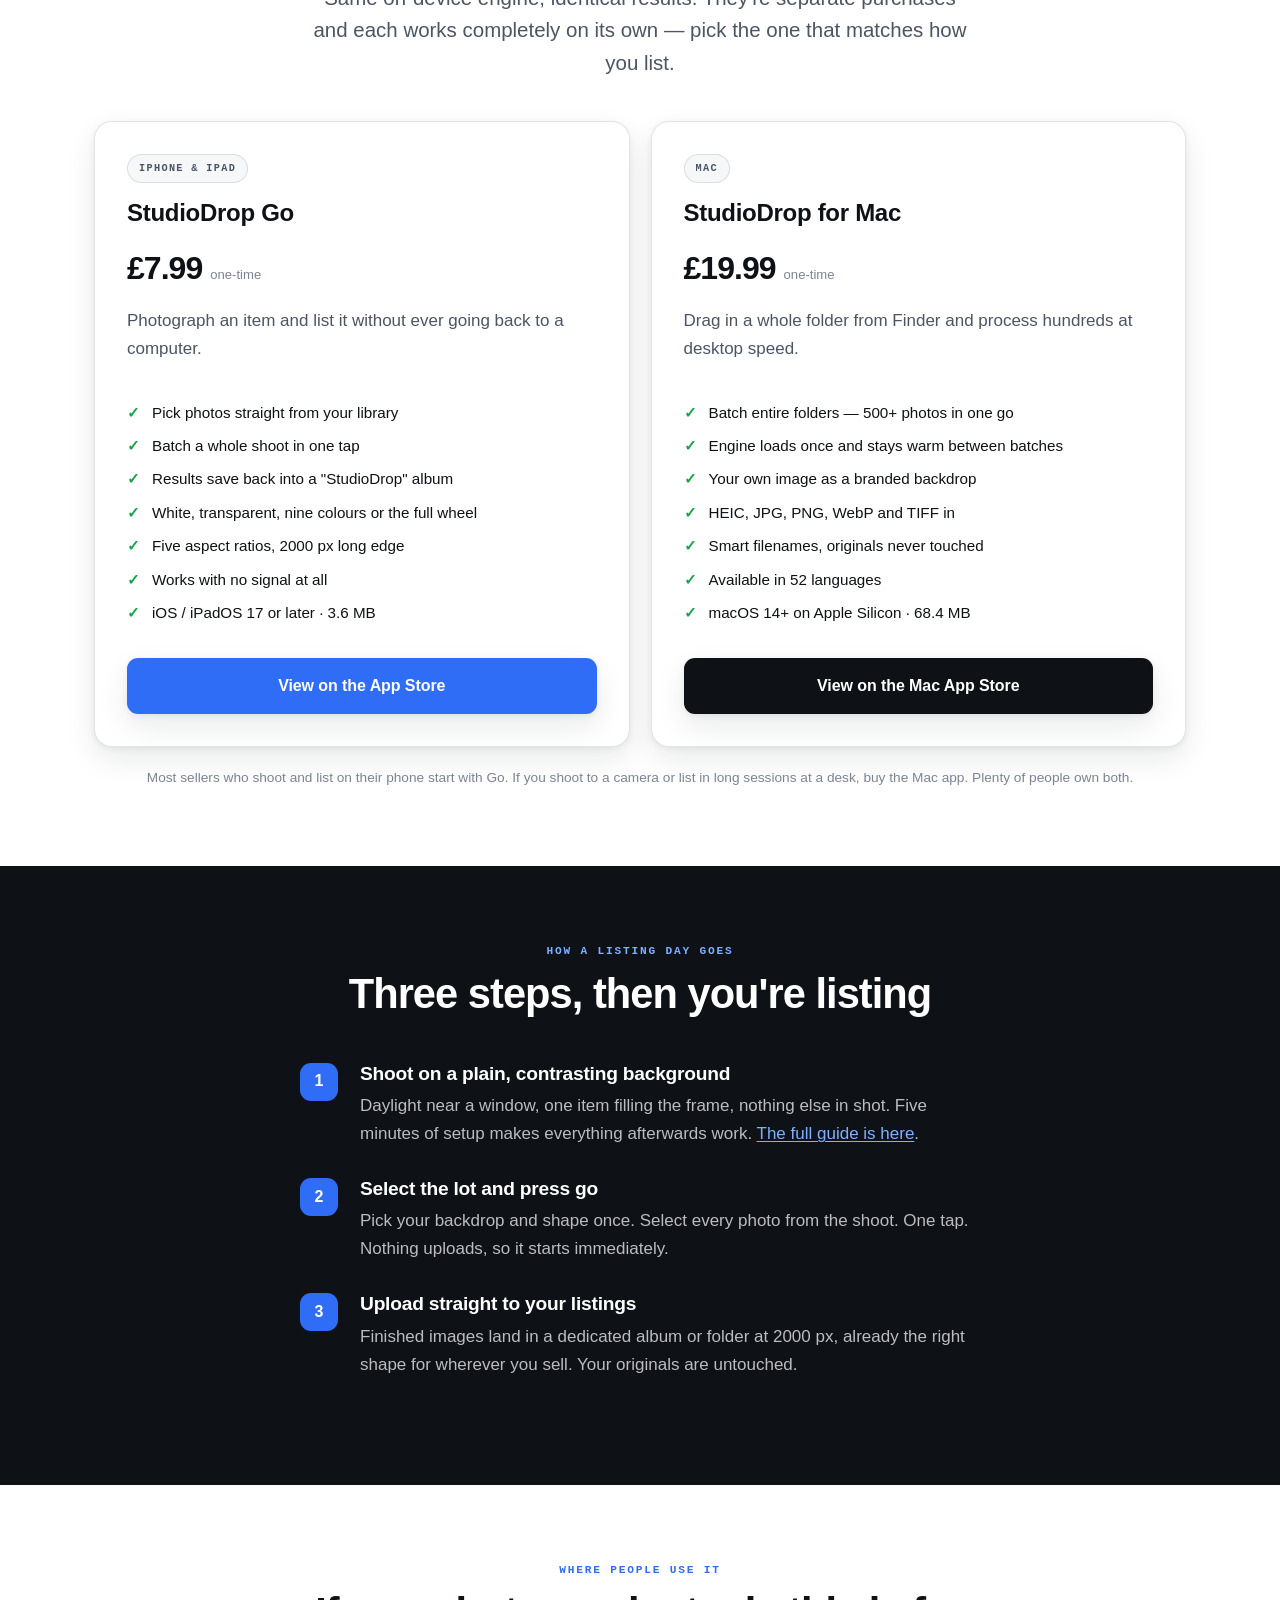
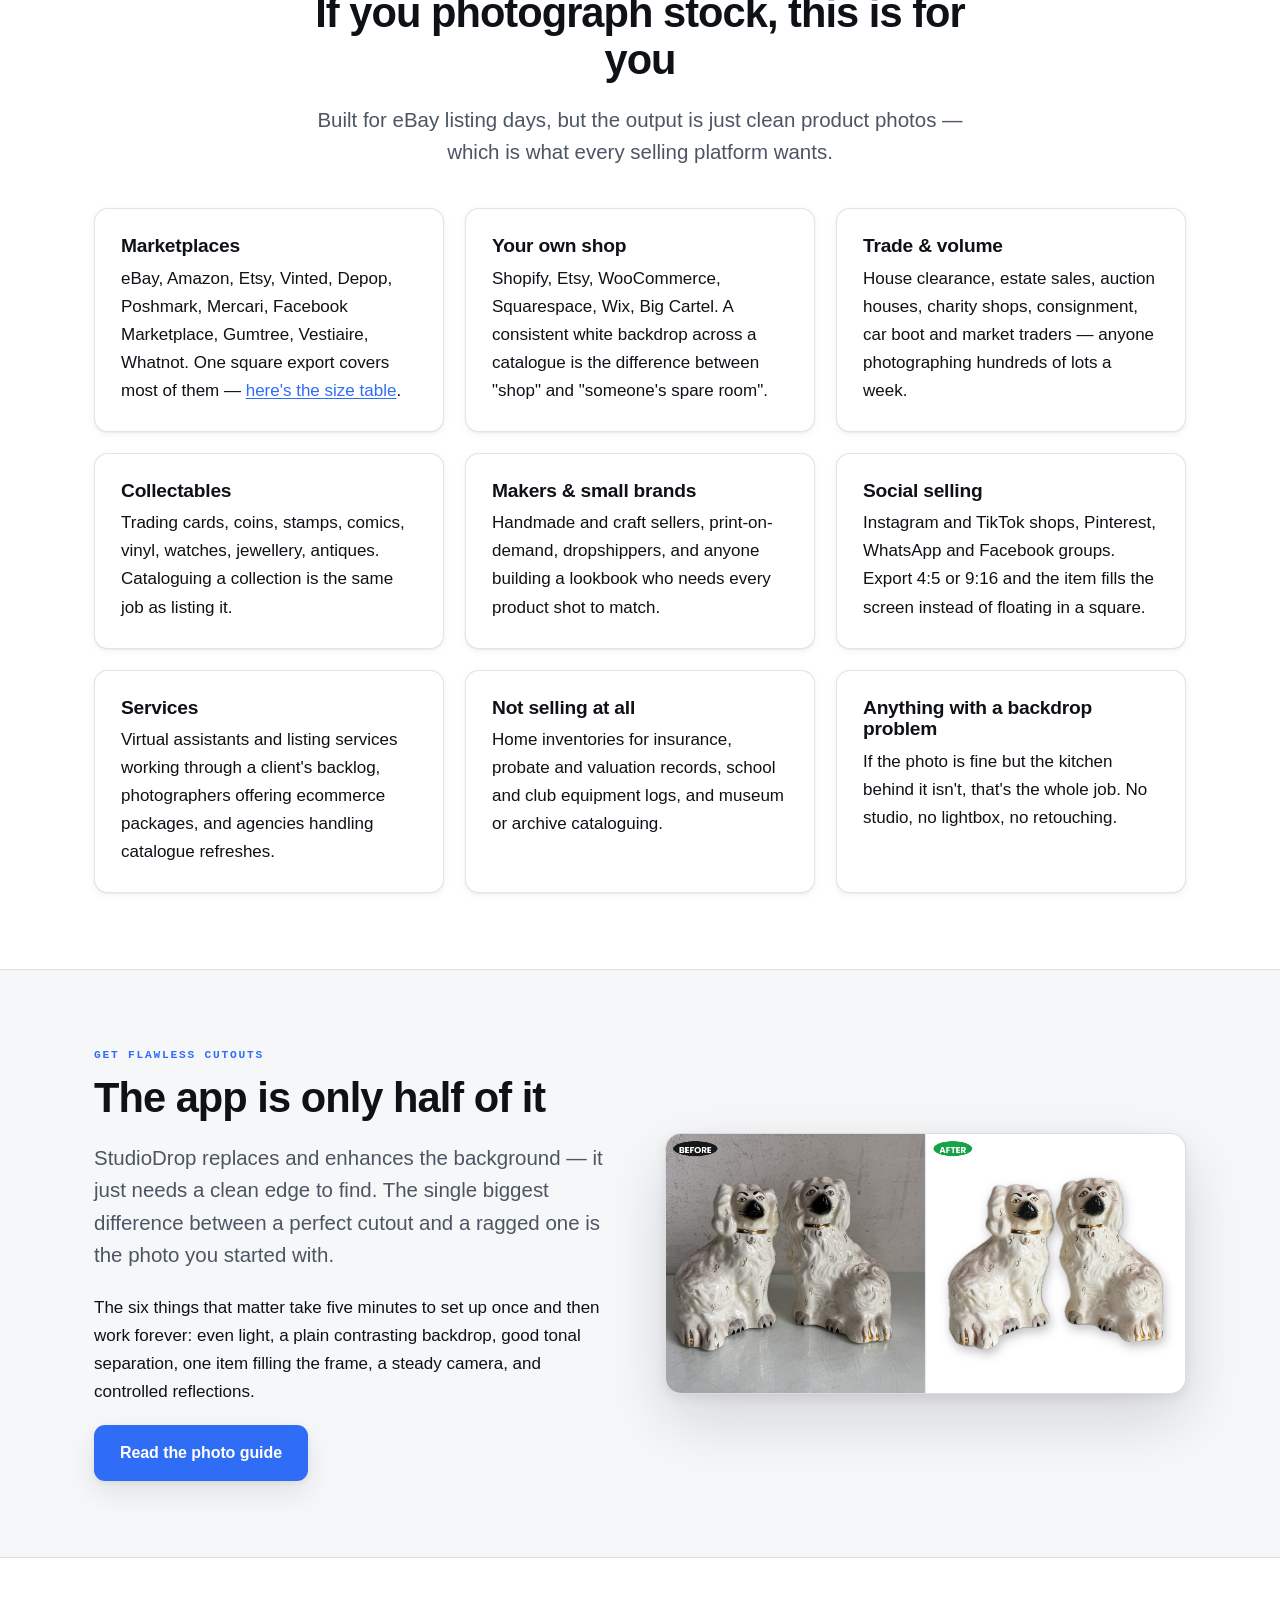
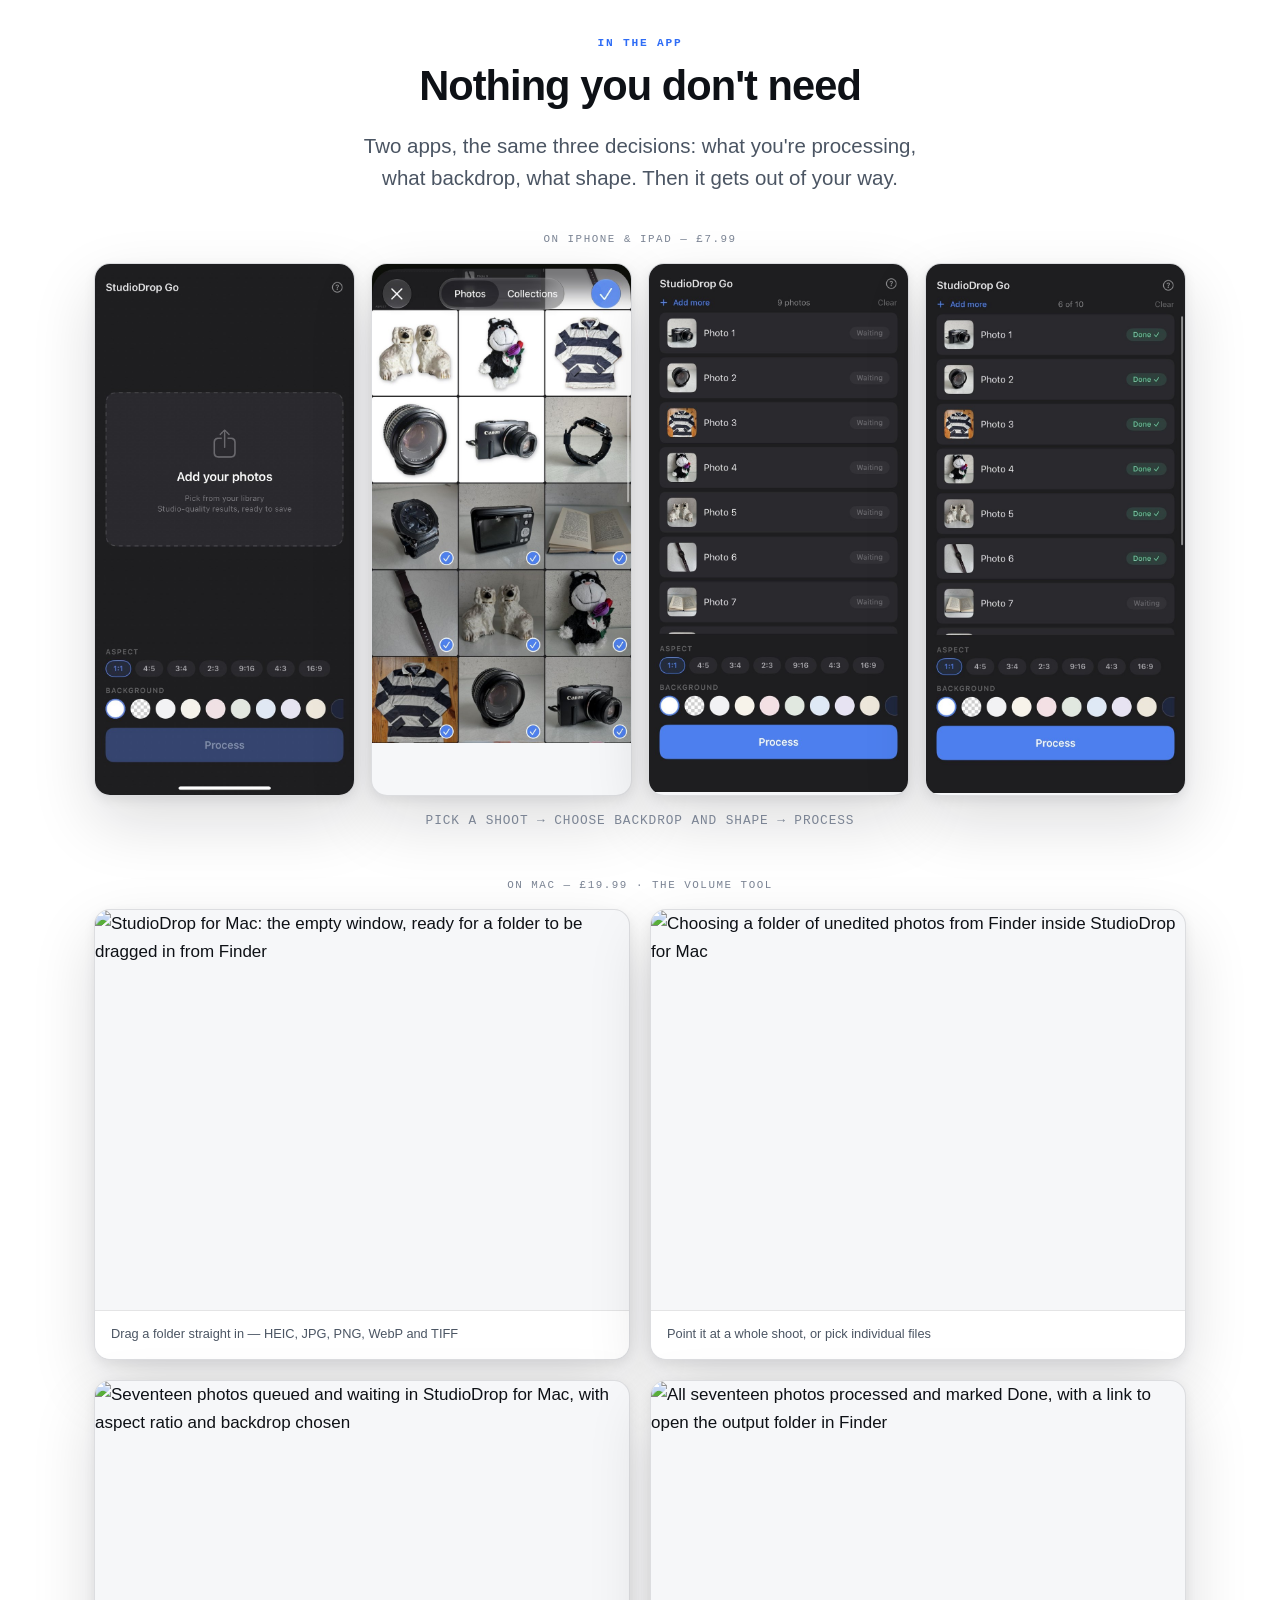
==== commit 0eb31eb2: "Remove the duplicate stat bar" ====
--- a/index.html
+++ b/index.html
@@ -258,16 +258,6 @@
     </div>
   </div>
 </section>
-
-<!-- ============================ STATS ============================ -->
-<div class="wrap">
-  <div class="stats">
-    <div class="stat"><b>0</b><span>photos uploaded, ever</span></div>
-    <div class="stat"><b>∞</b><span>photos, no credits</span></div>
-    <div class="stat"><b>500+</b><span>per batch on Mac</span></div>
-    <div class="stat"><b>£0</b><span>per month, forever</span></div>
-  </div>
-</div>
 
 <!-- ======================= WHY PHOTOS MATTER ======================= -->
 <section id="why-photos" class="band">
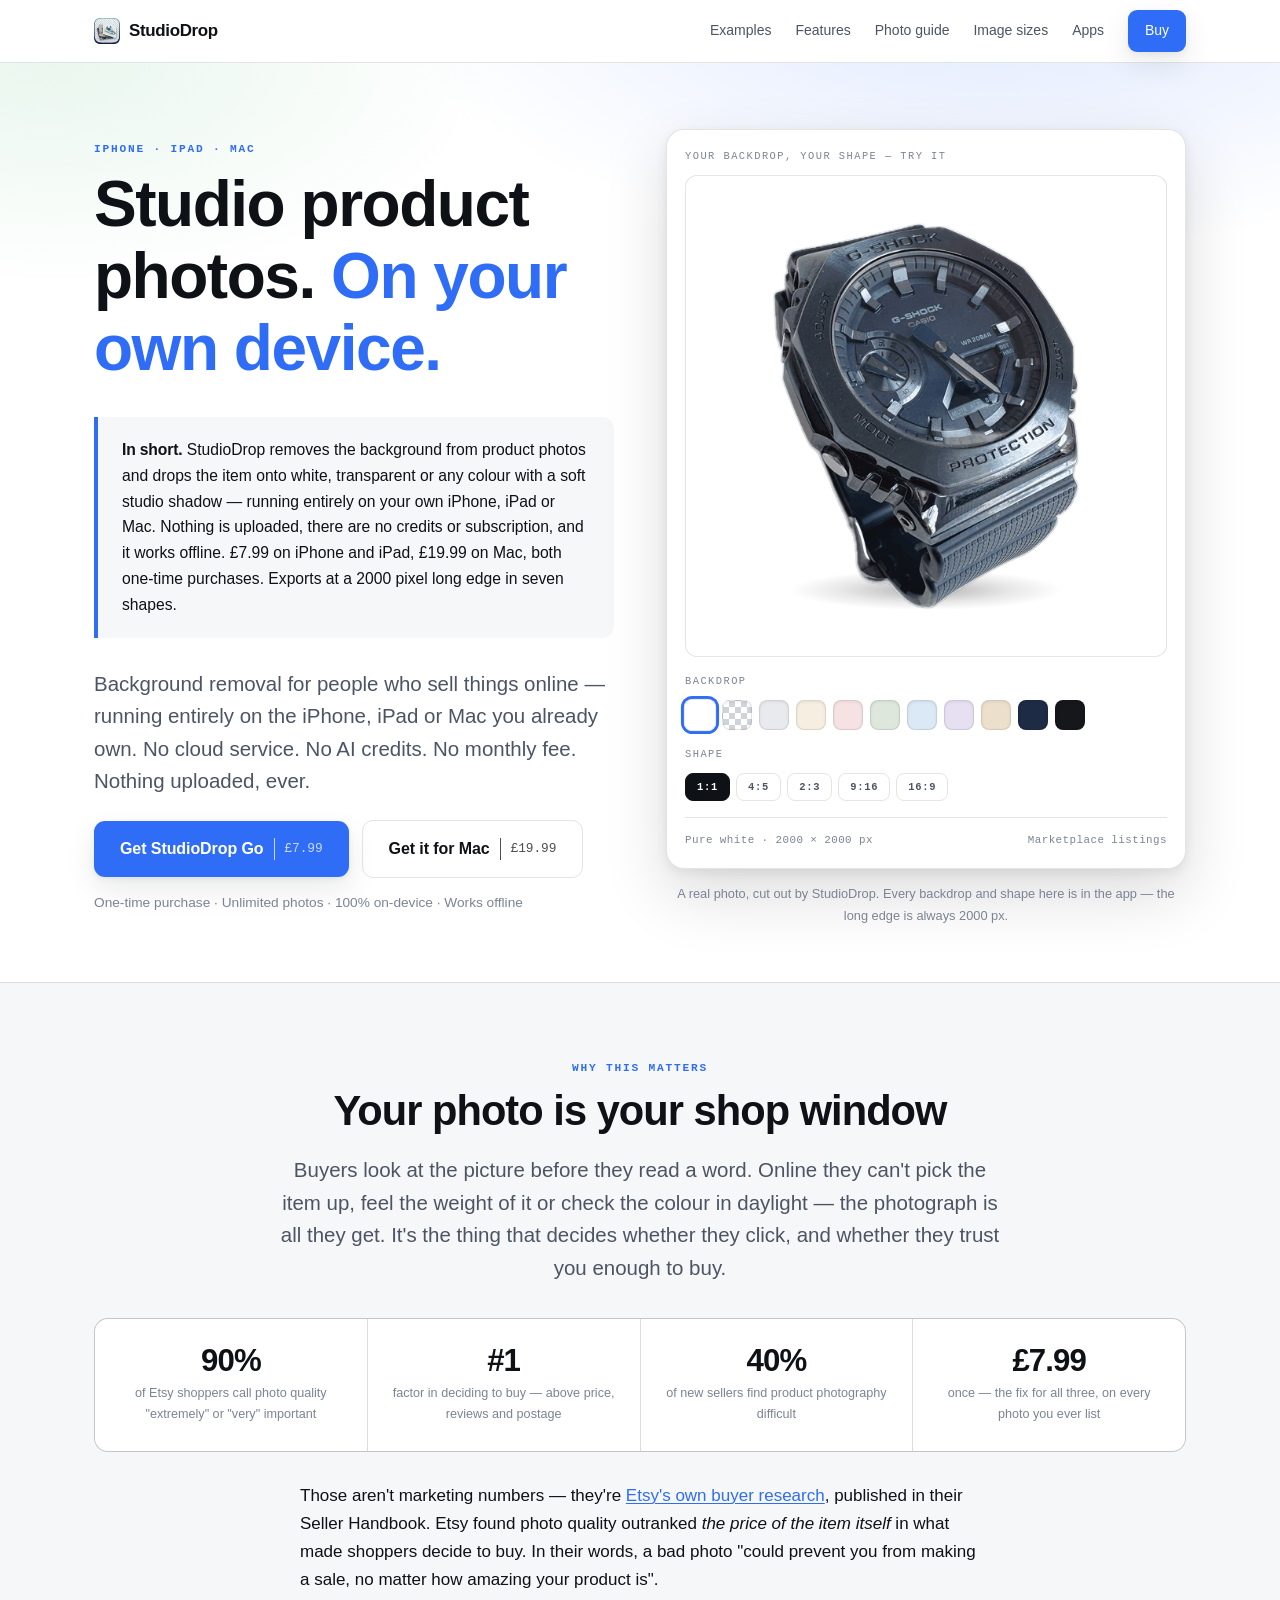
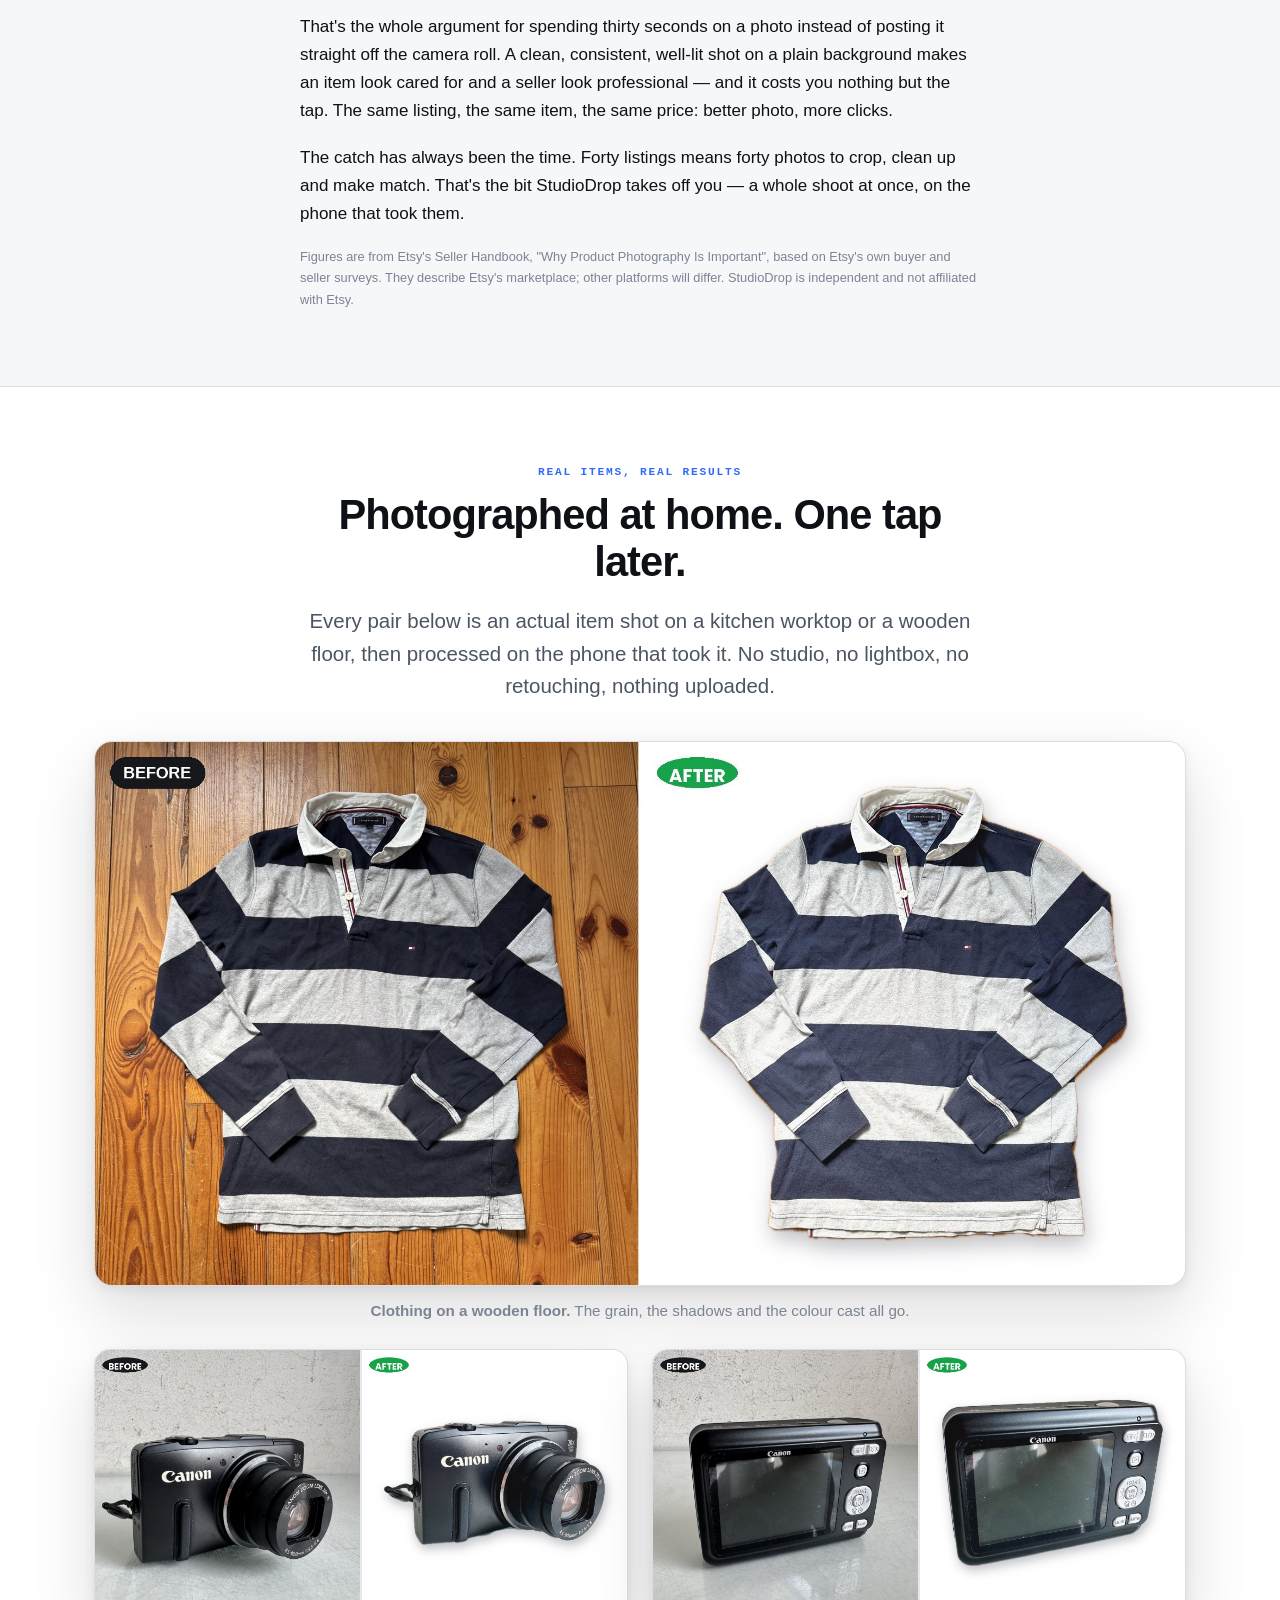
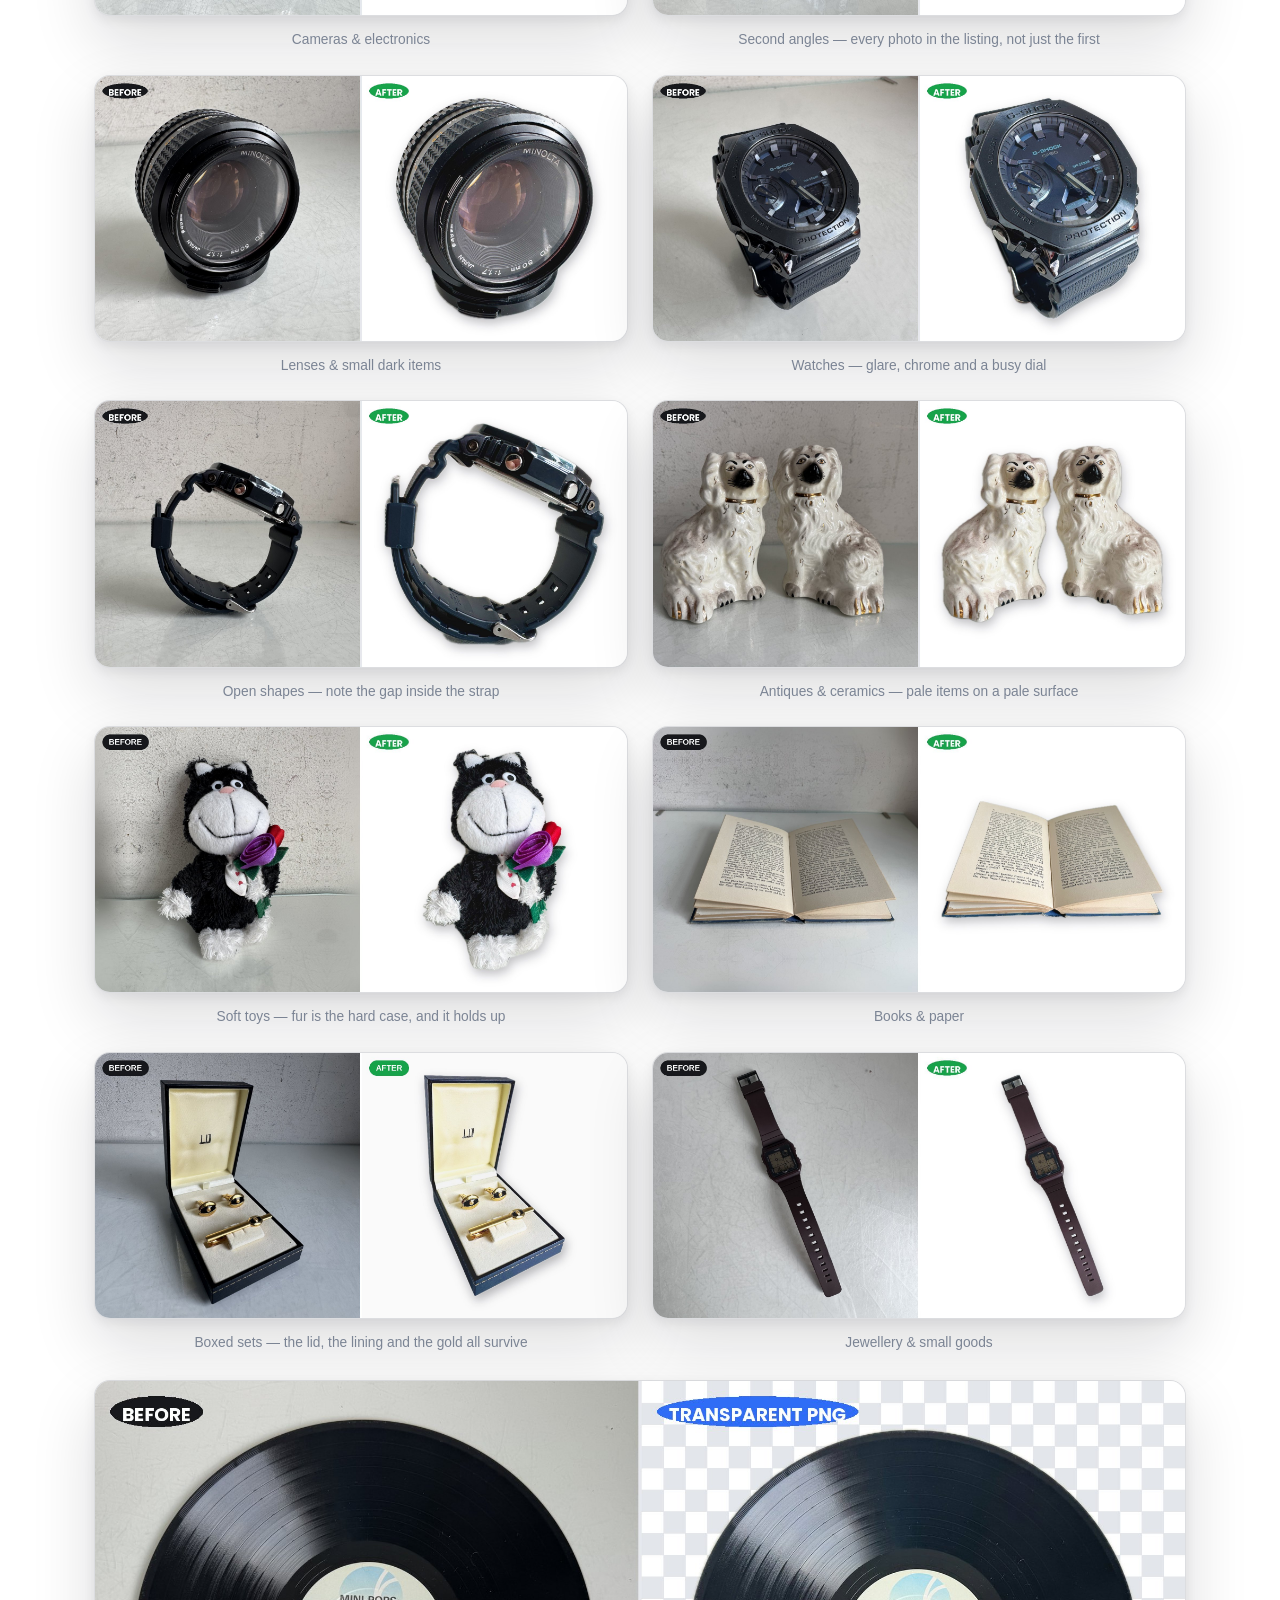
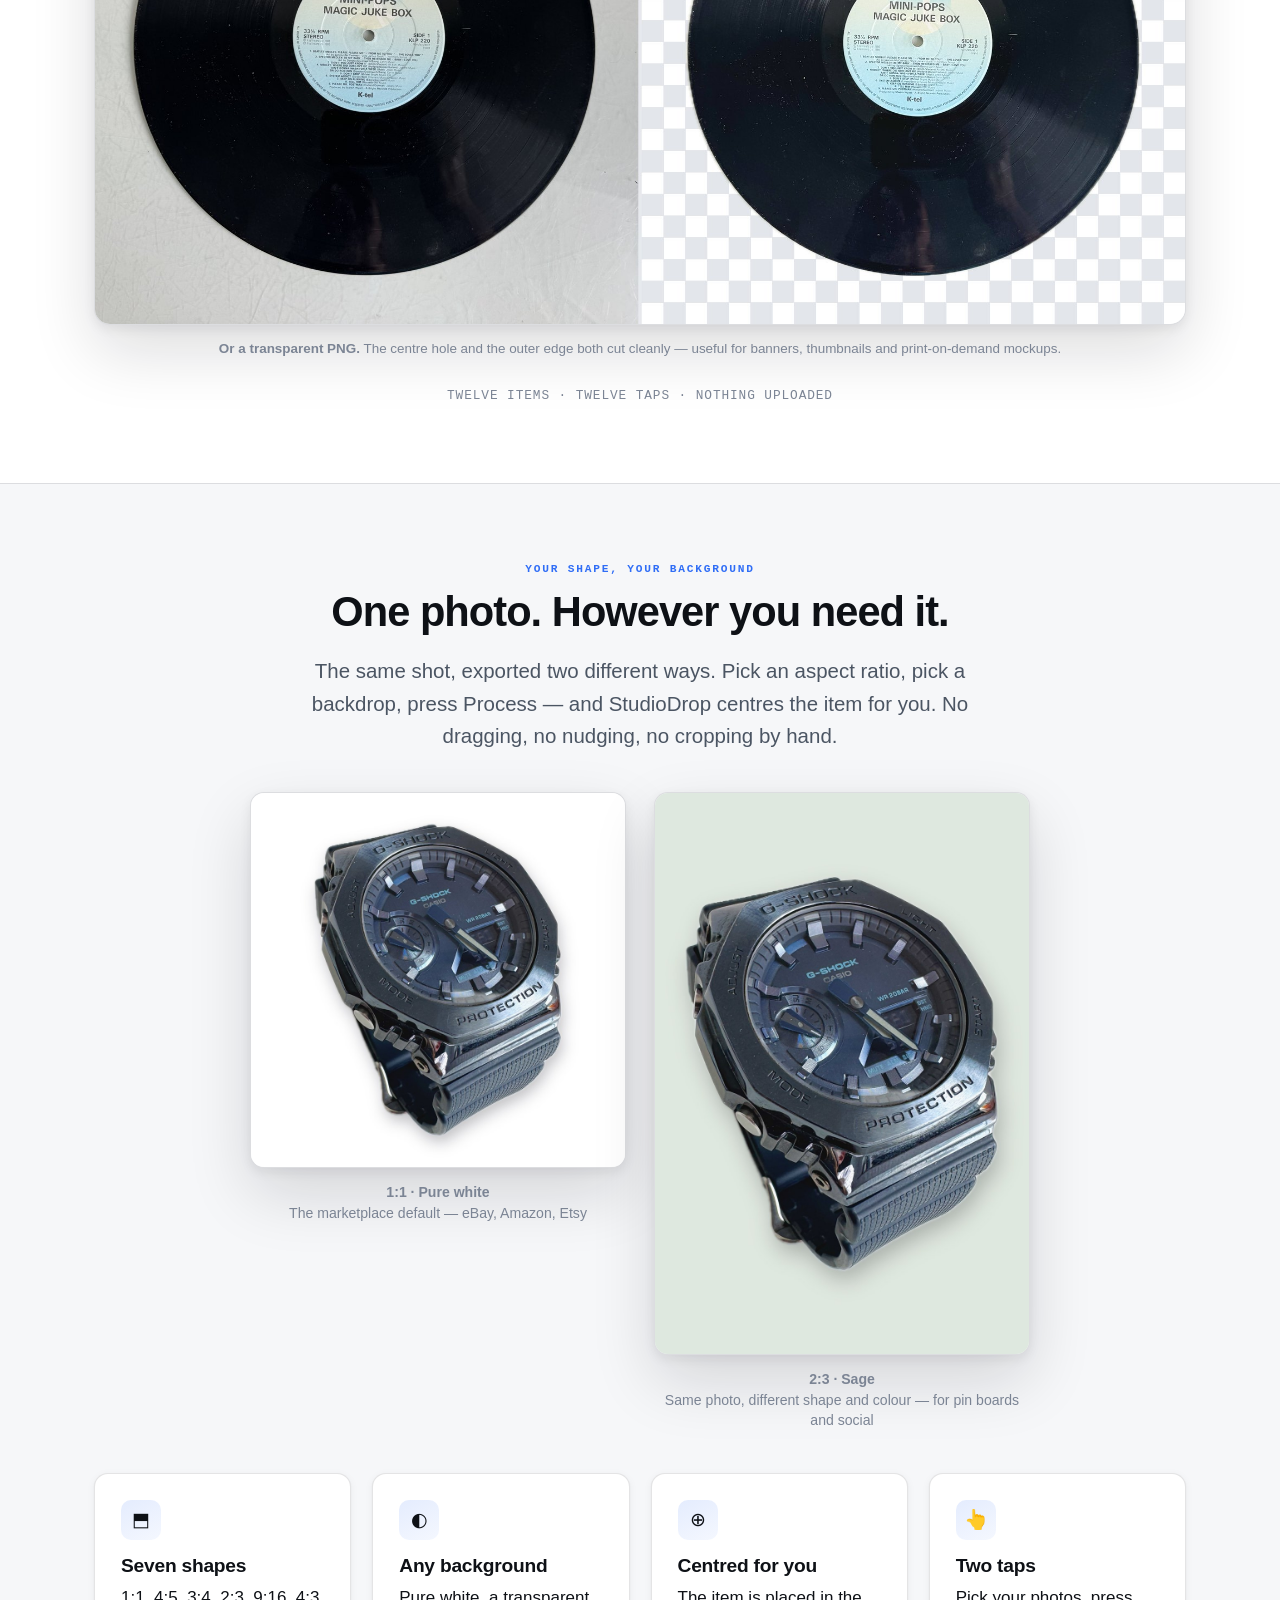
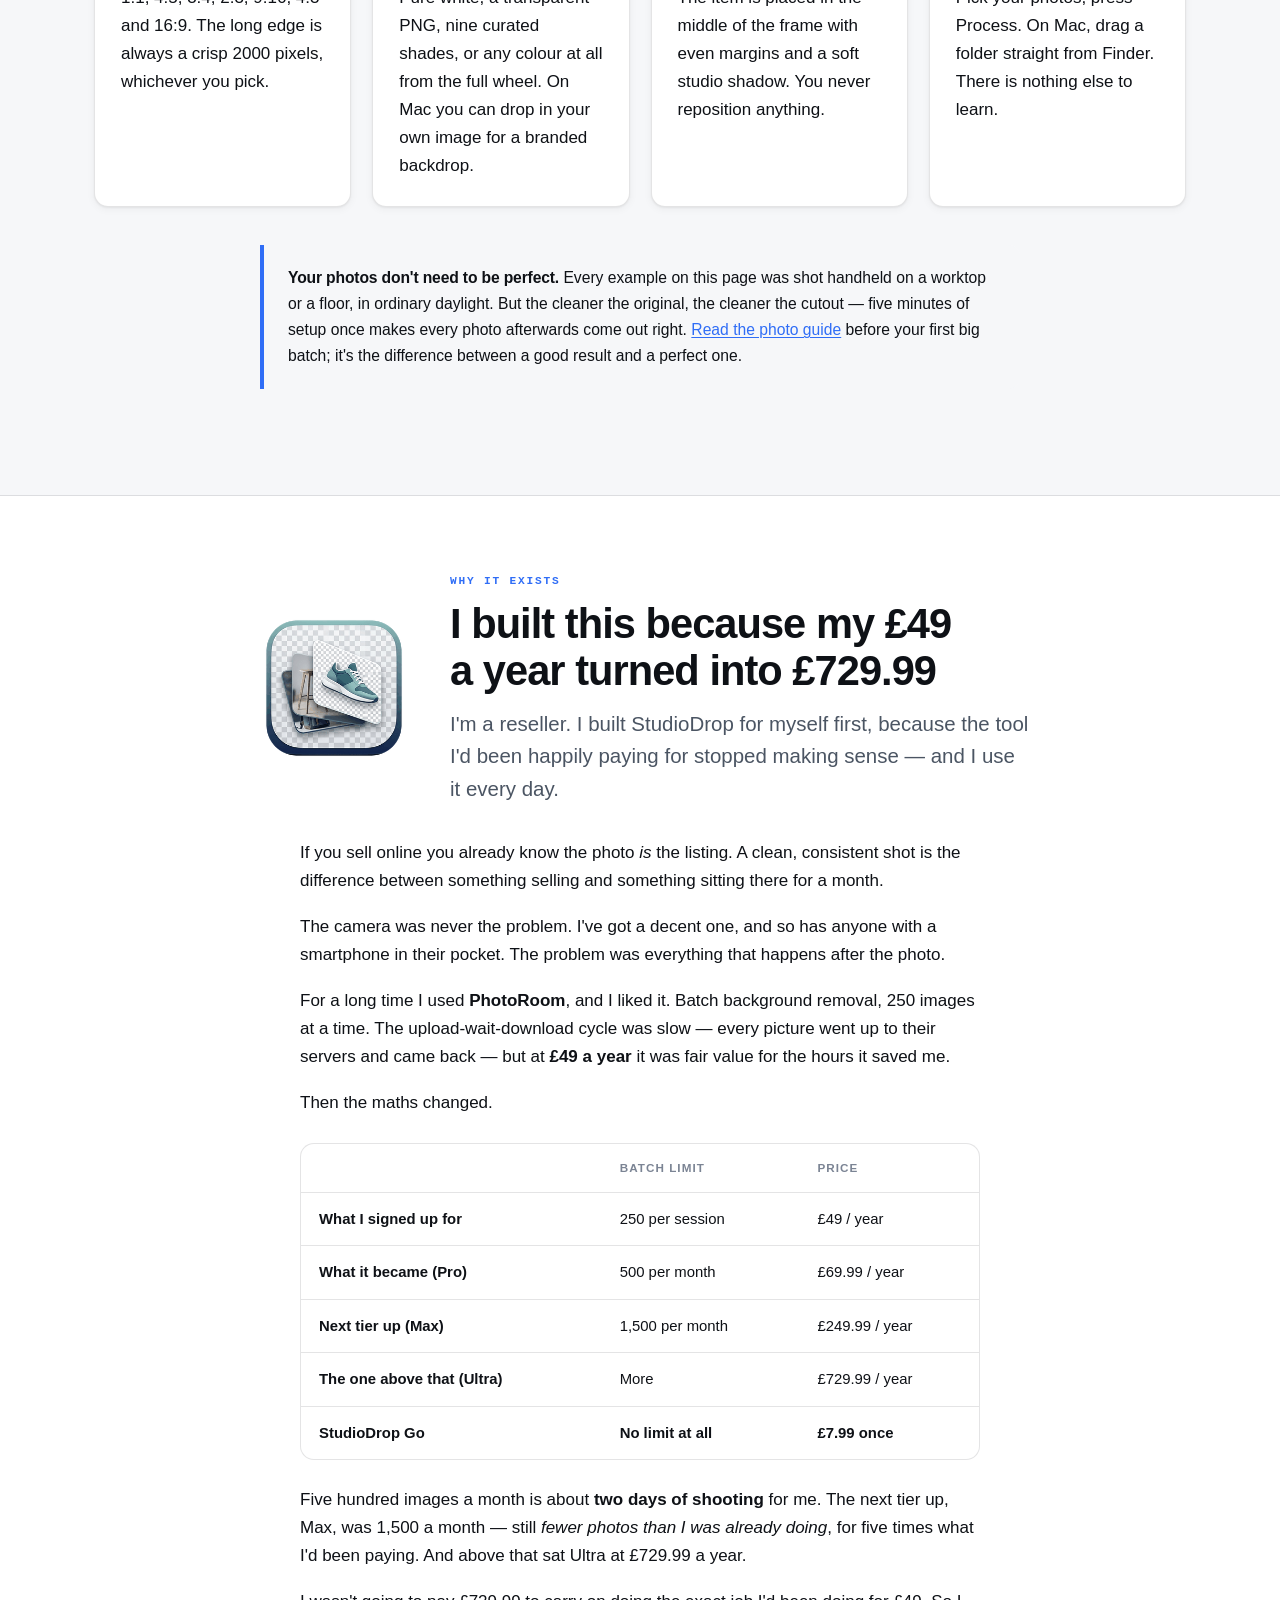
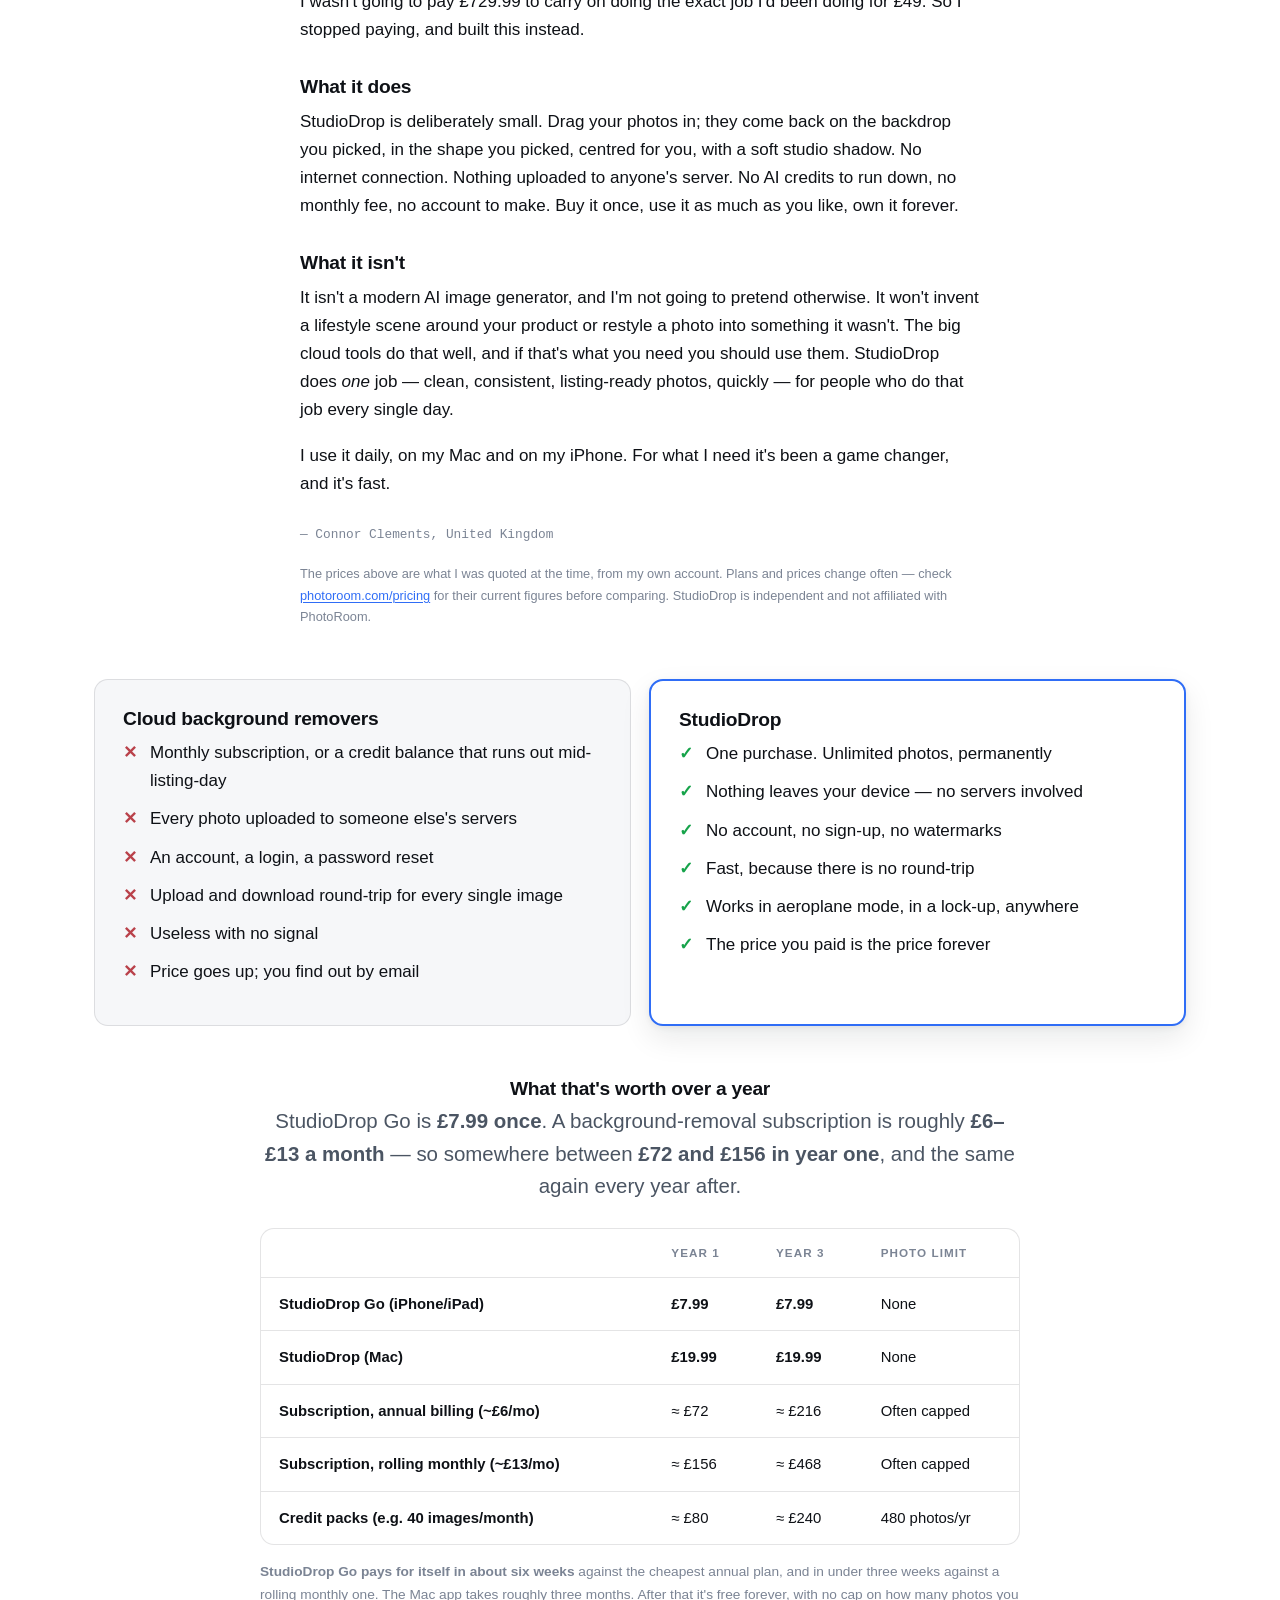
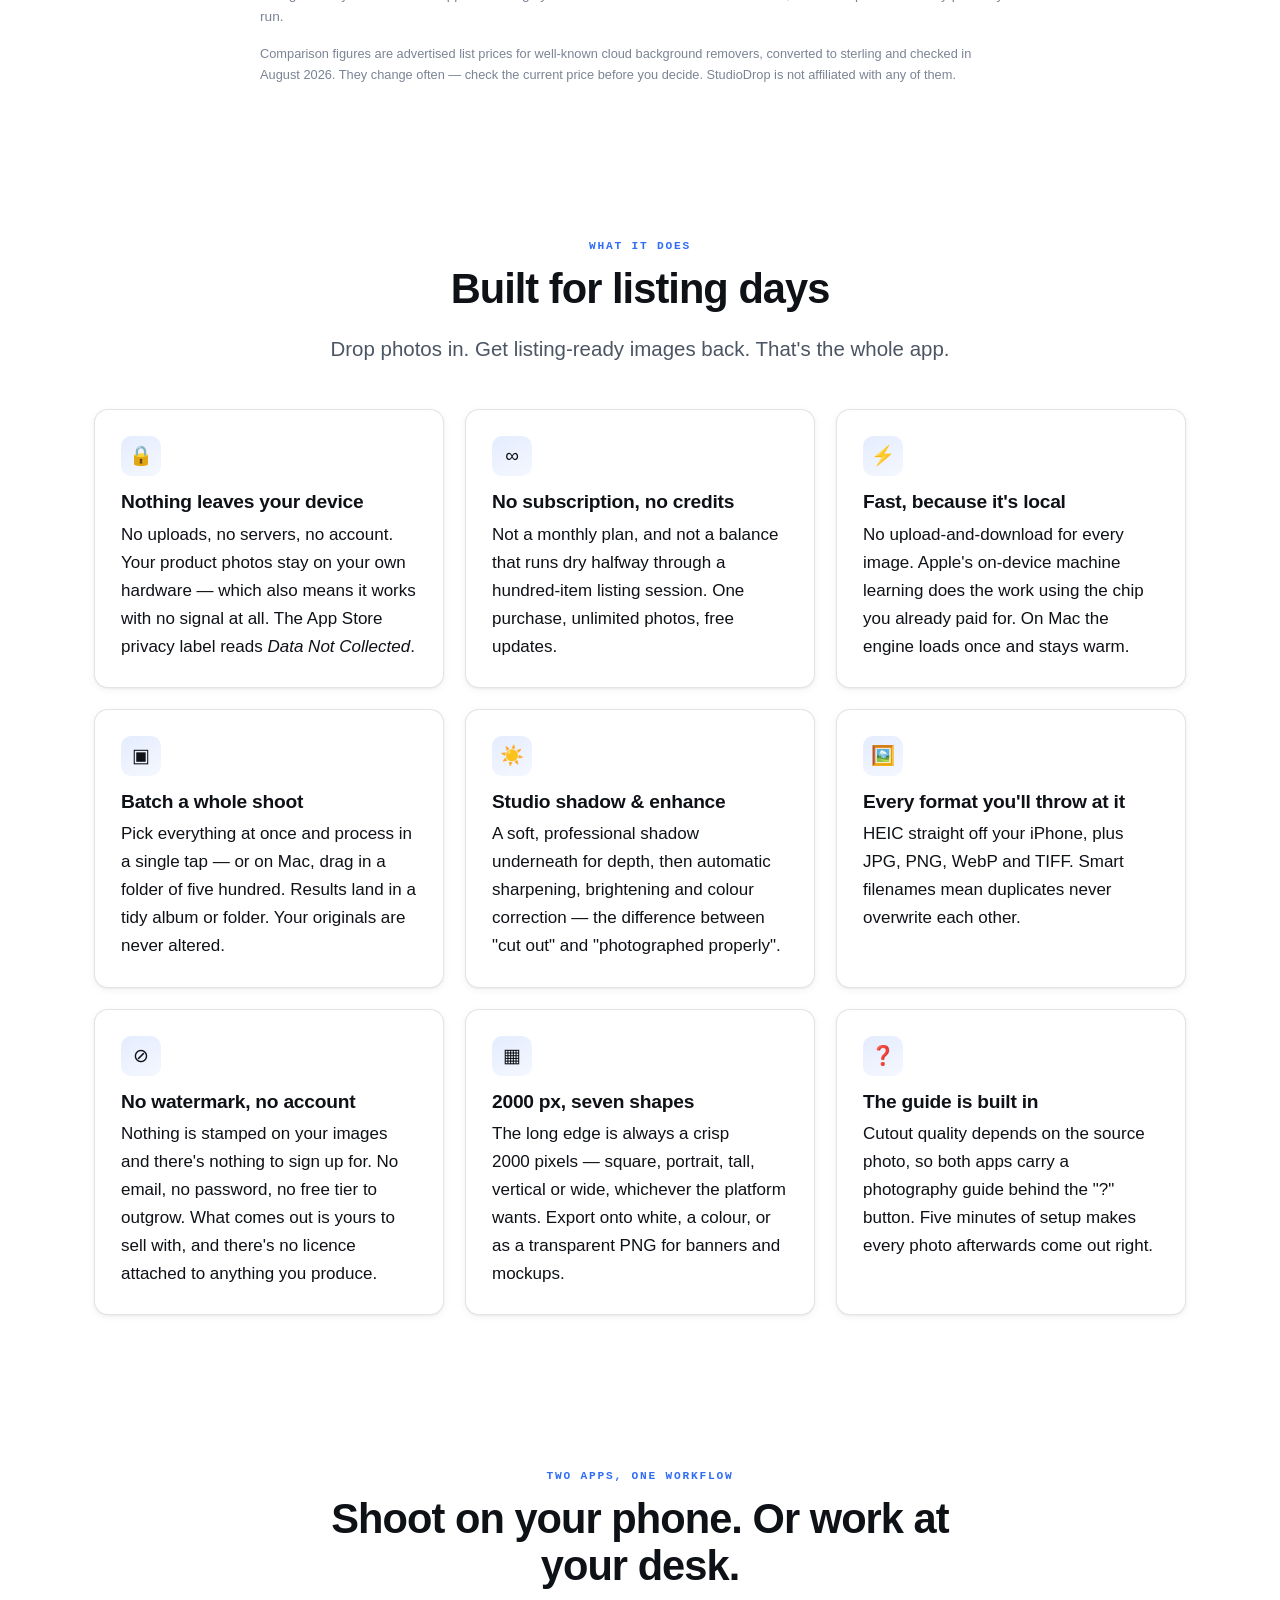
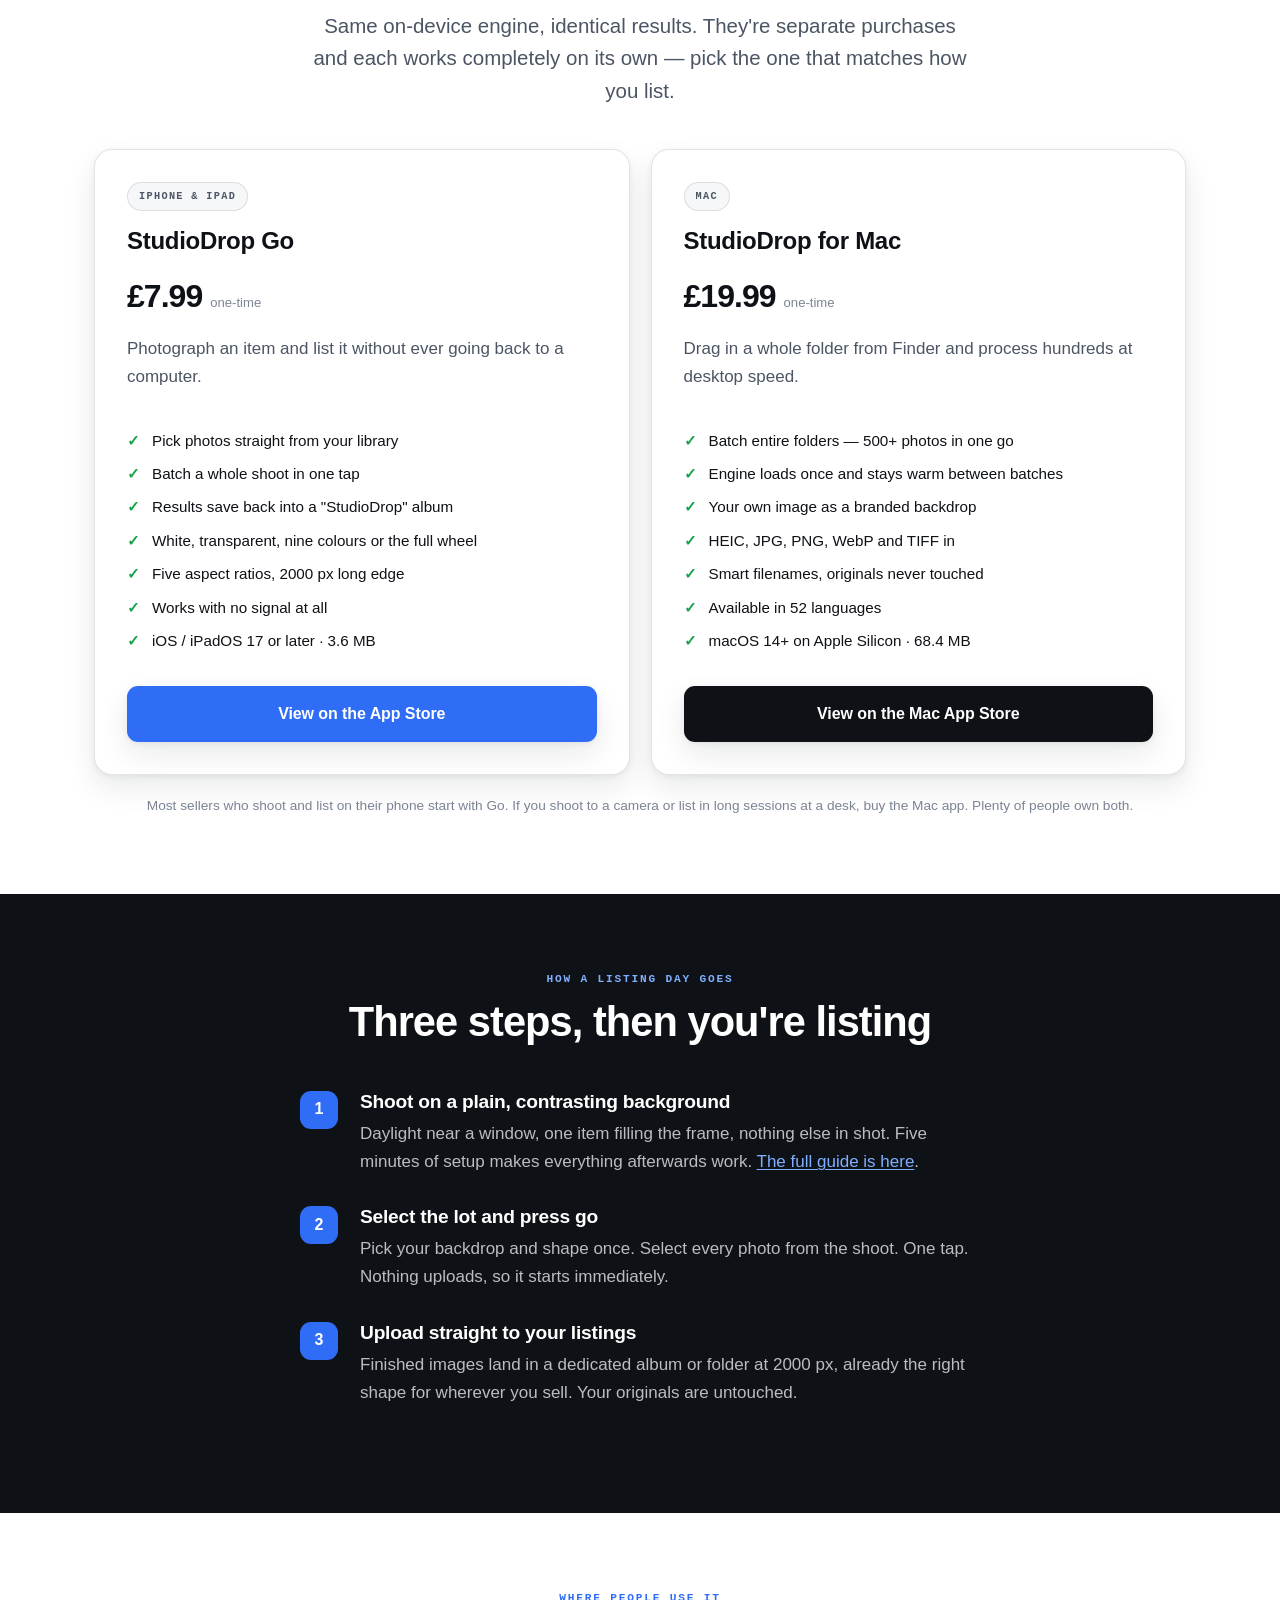
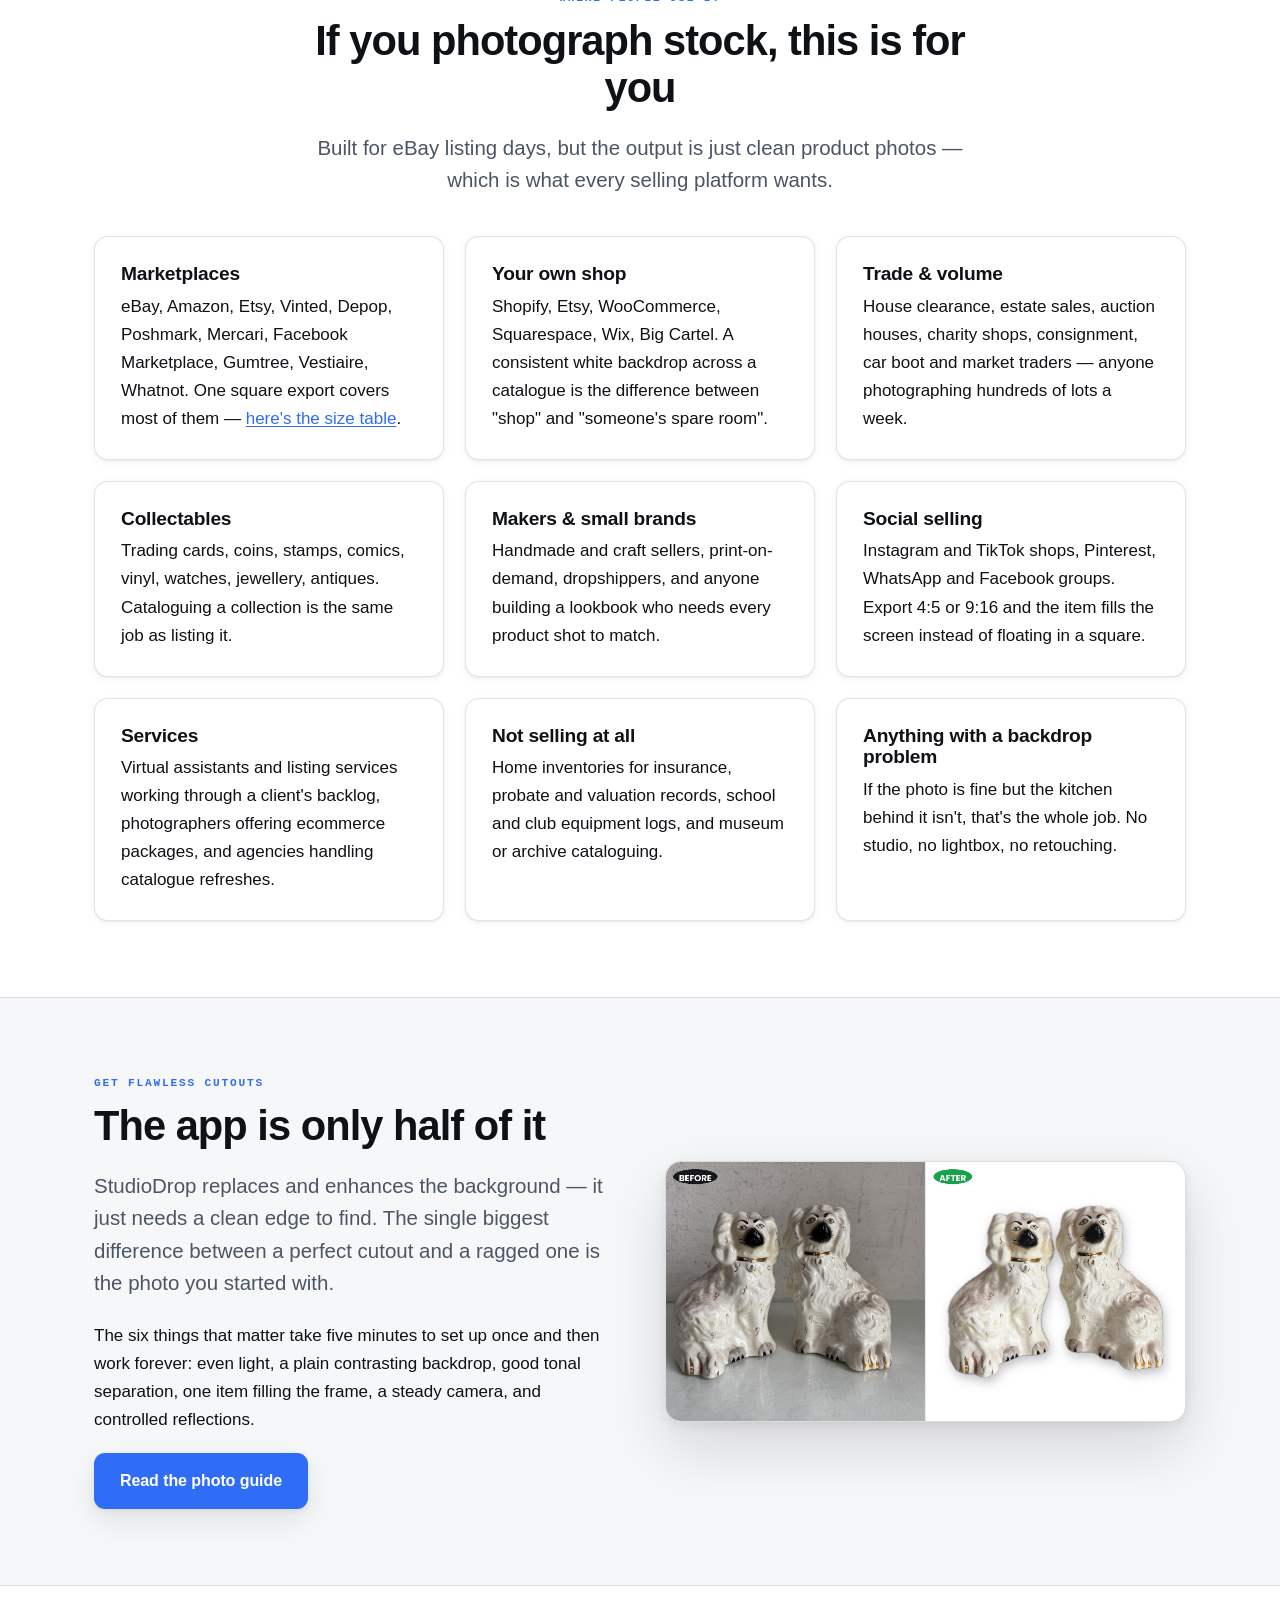
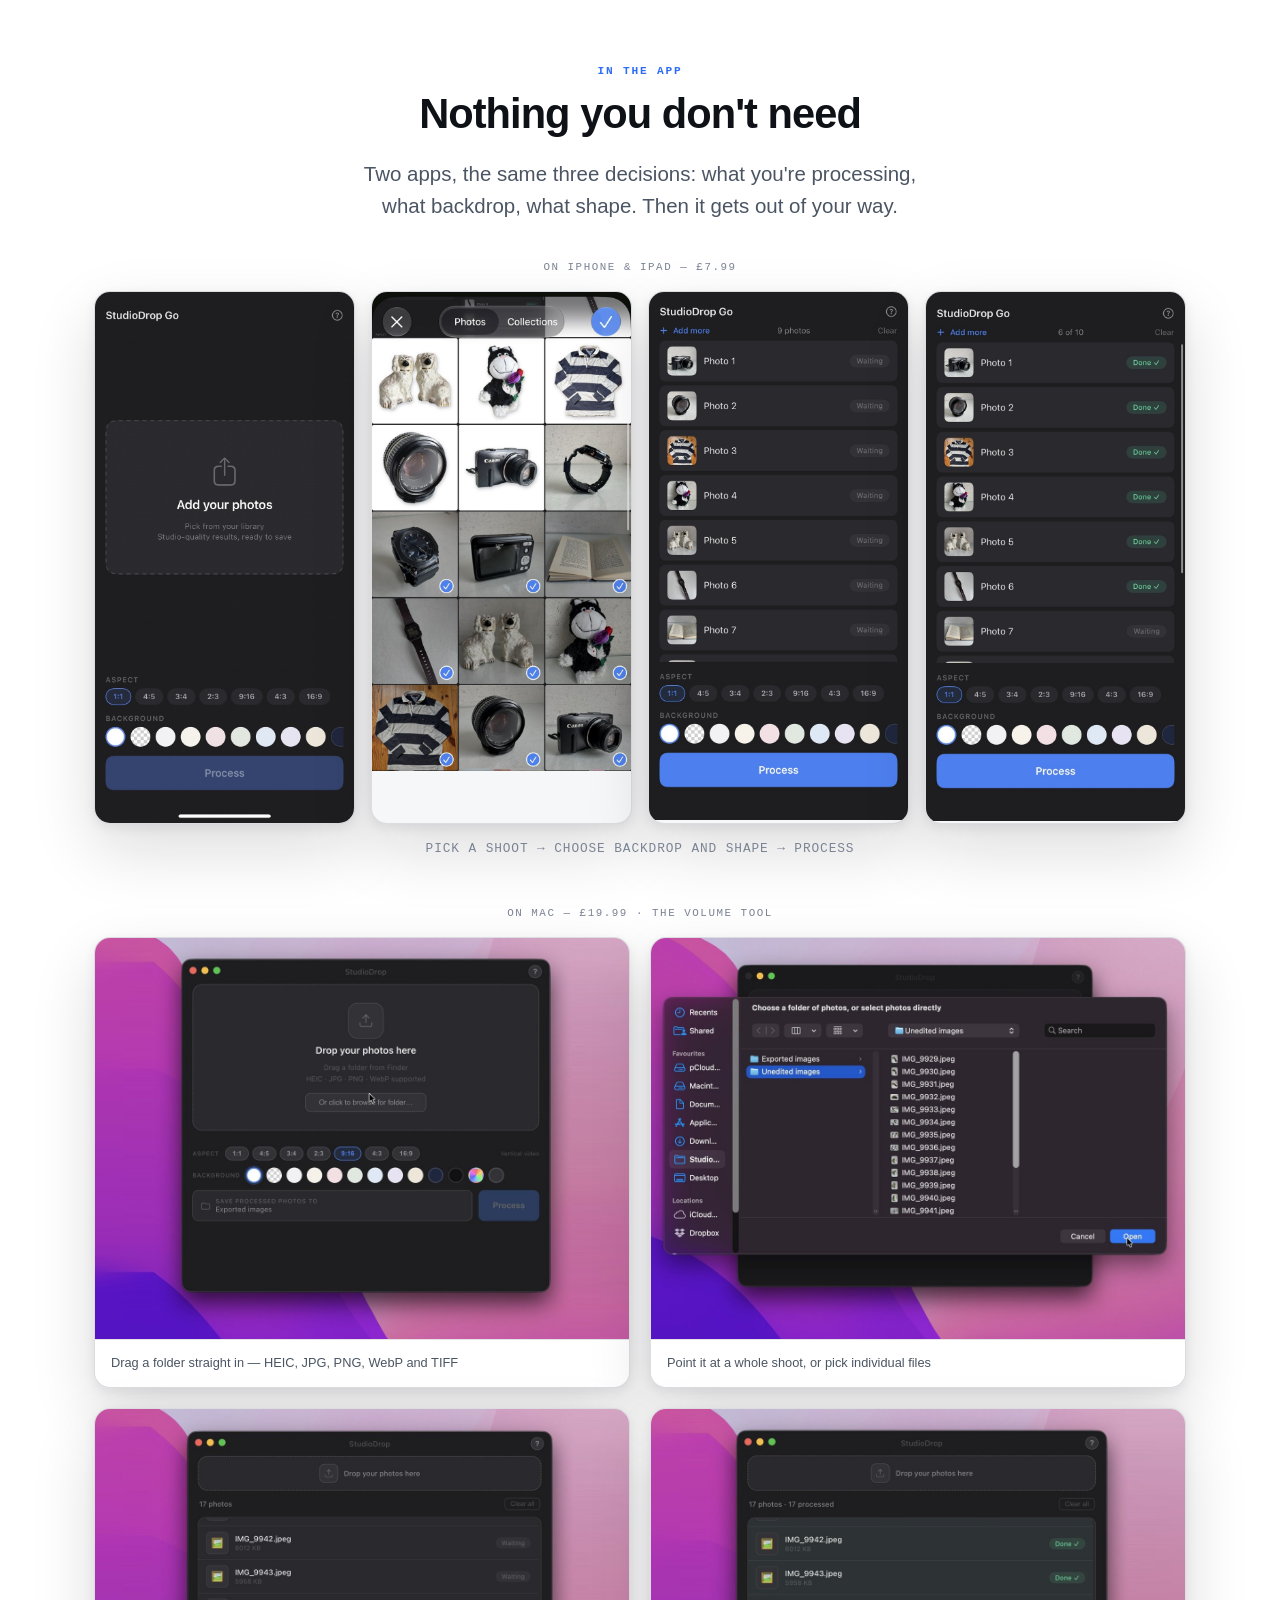
==== commit 561c0896: "Fill the features grid to nine cards" ====
--- a/index.html
+++ b/index.html
@@ -681,6 +681,20 @@
         mean duplicates never overwrite each other.</p>
       </div>
       <div class="card">
+        <div class="card-icon">⊘</div>
+        <h3>No watermark, no account</h3>
+        <p>Nothing is stamped on your images and there's nothing to sign up for. No email,
+        no password, no free tier to outgrow. What comes out is yours to sell with, and
+        there's no licence attached to anything you produce.</p>
+      </div>
+      <div class="card">
+        <div class="card-icon">▦</div>
+        <h3>2000 px, seven shapes</h3>
+        <p>The long edge is always a crisp 2000&nbsp;pixels — square, portrait, tall,
+        vertical or wide, whichever the platform wants. Export onto white, a colour, or
+        as a transparent PNG for banners and mockups.</p>
+      </div>
+      <div class="card">
         <div class="card-icon">❓</div>
         <h3>The guide is built in</h3>
         <p>Cutout quality depends on the source photo, so both apps carry a photography
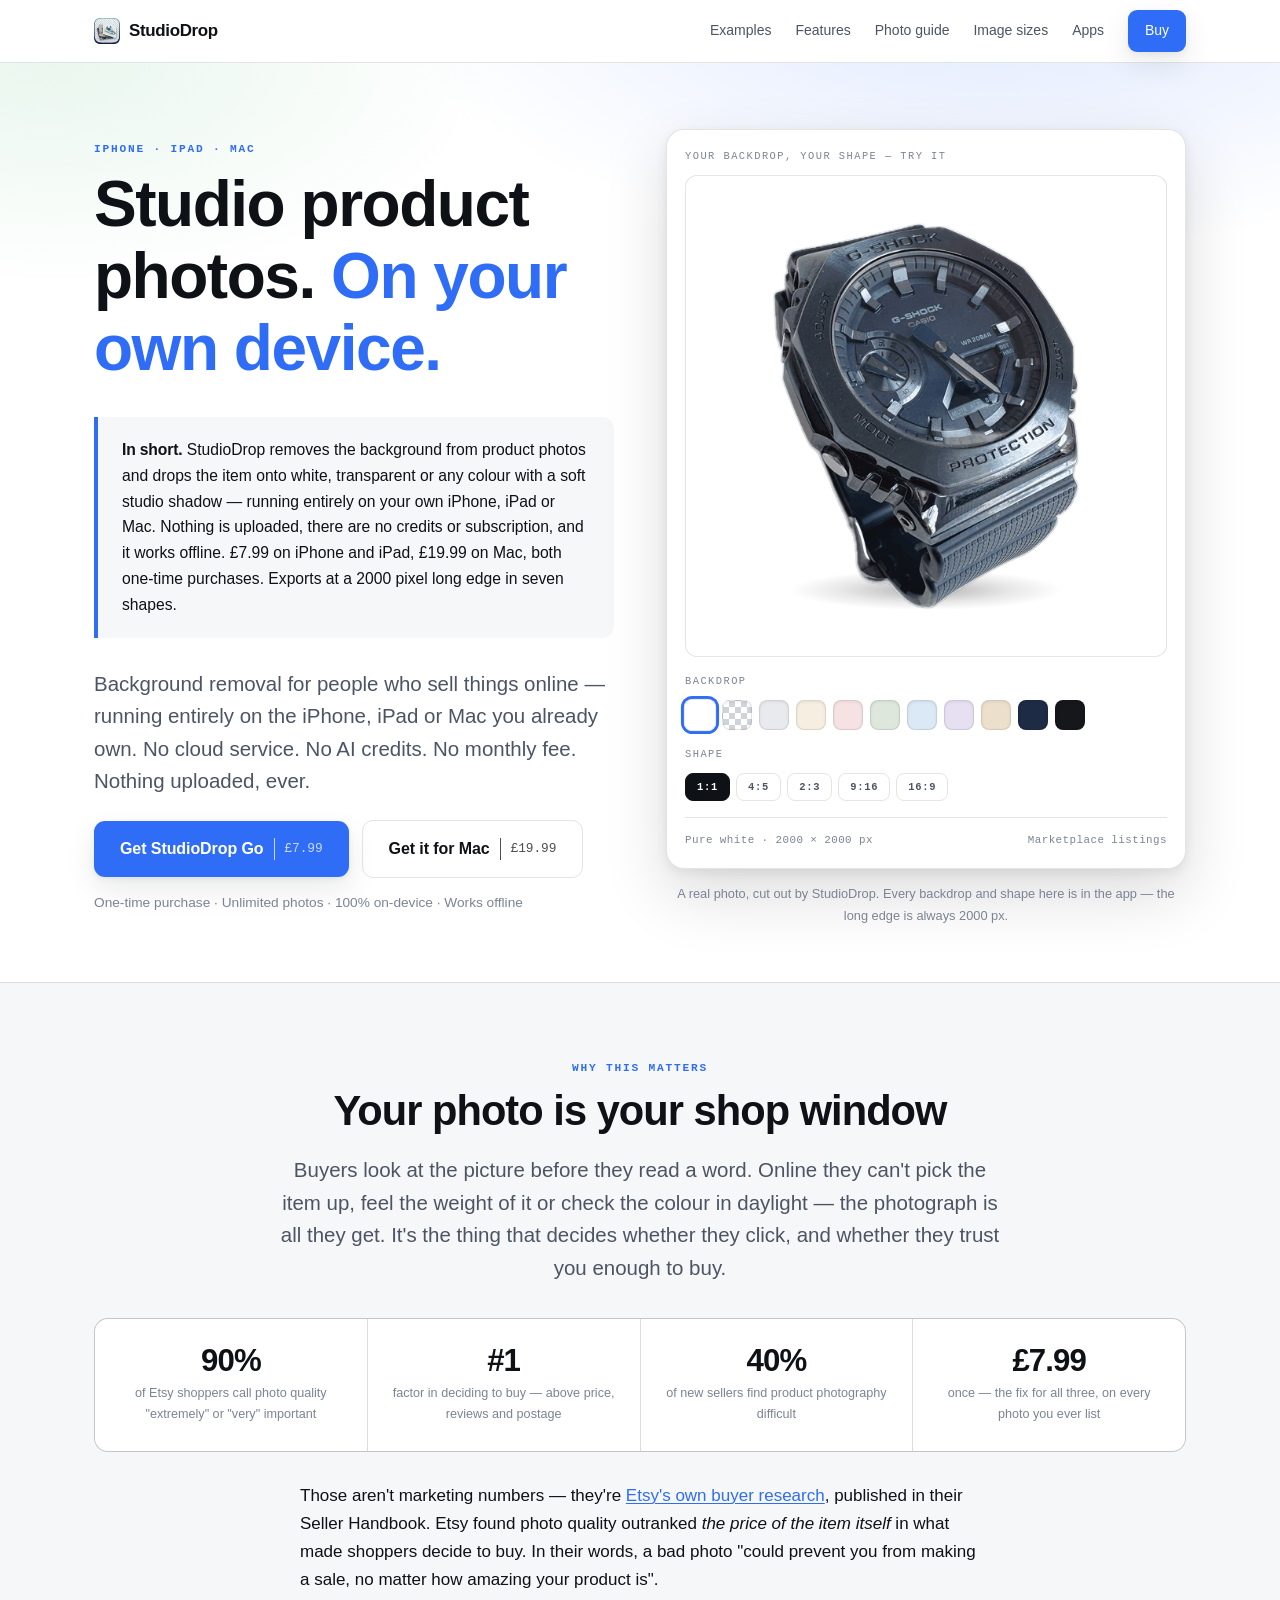
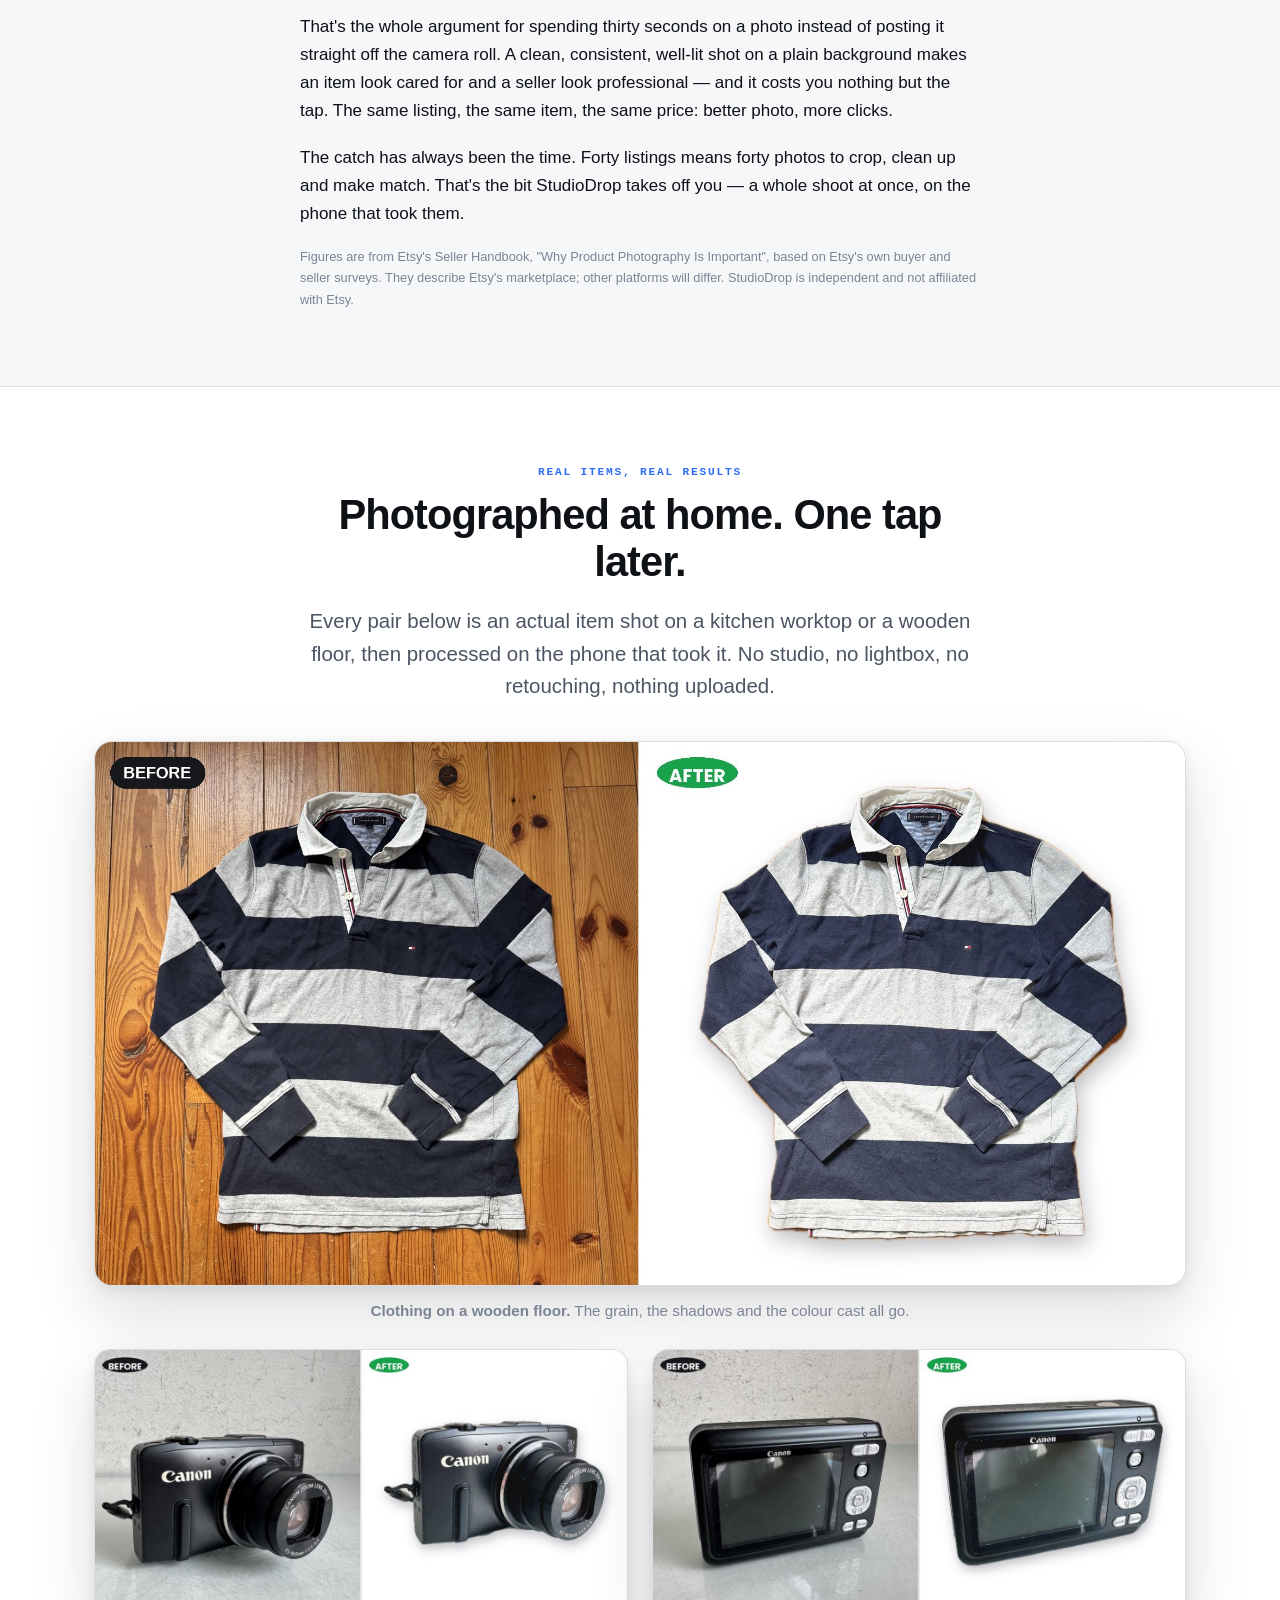
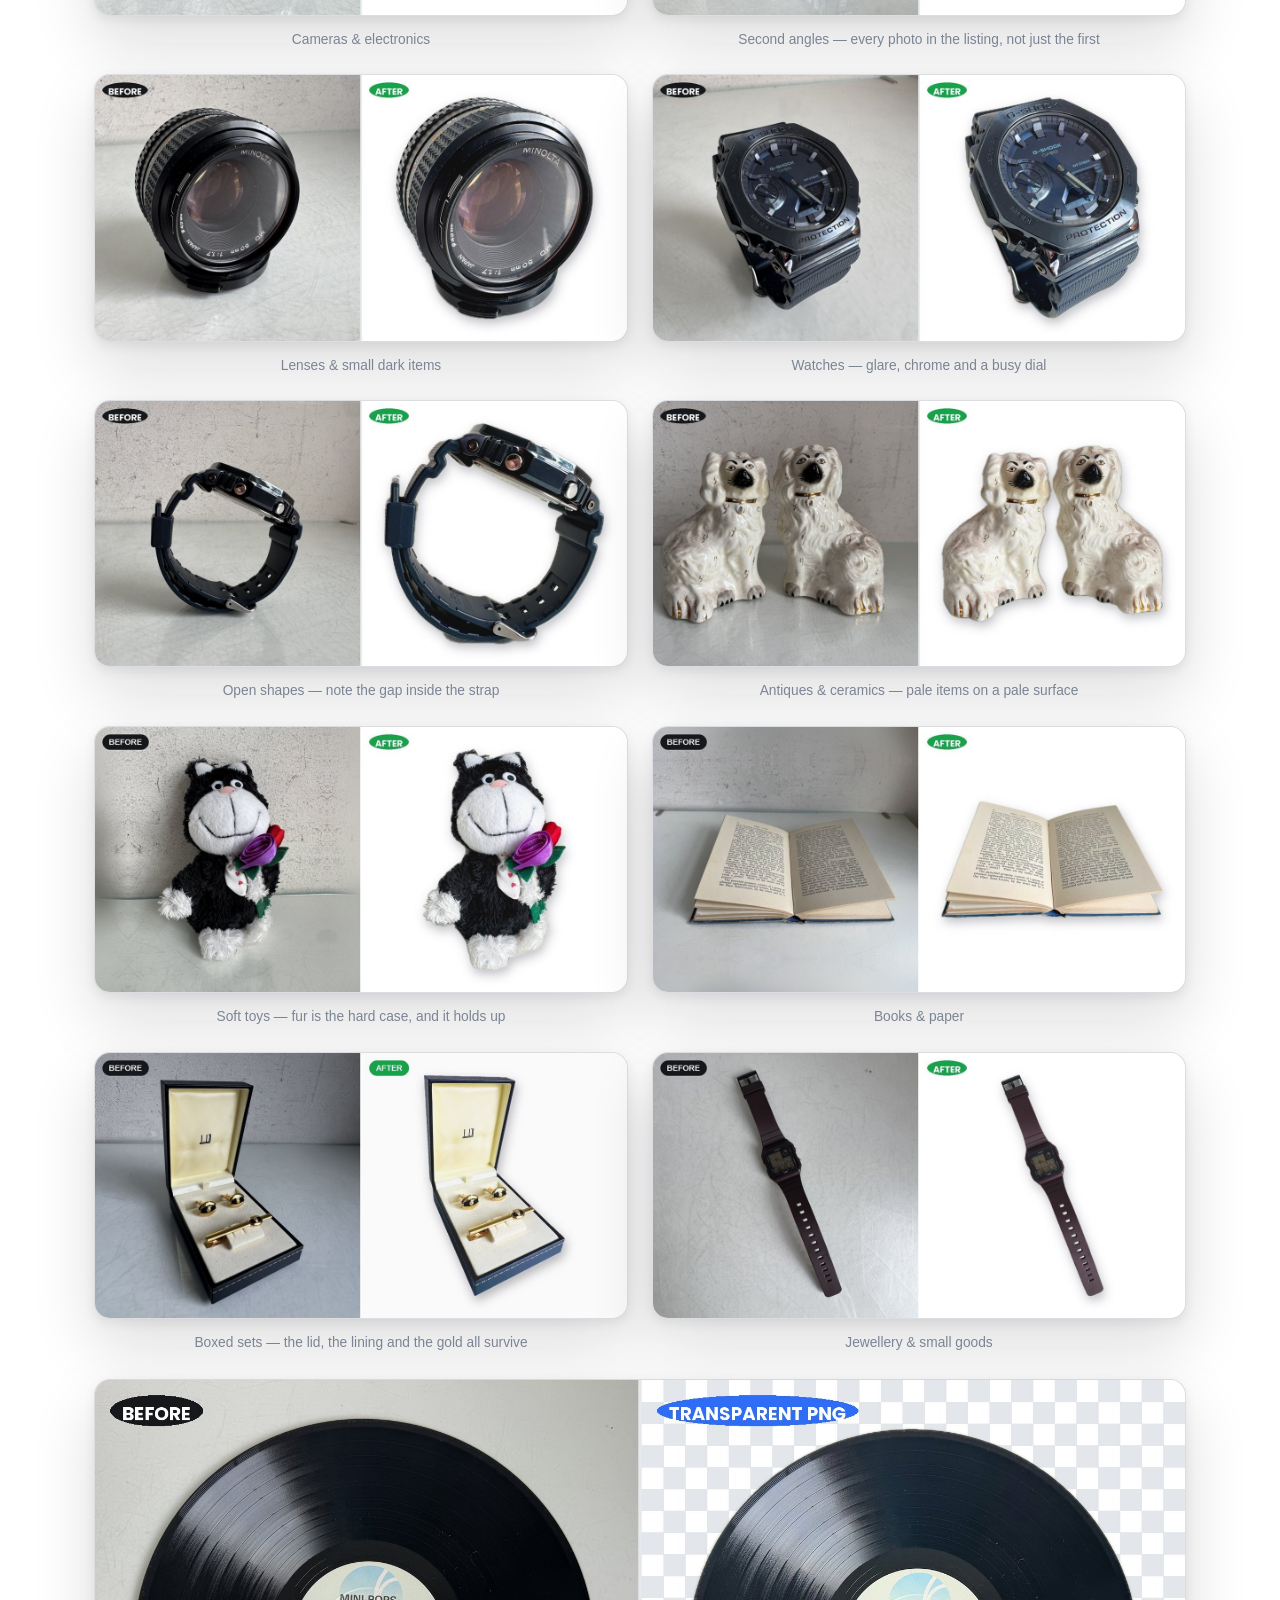
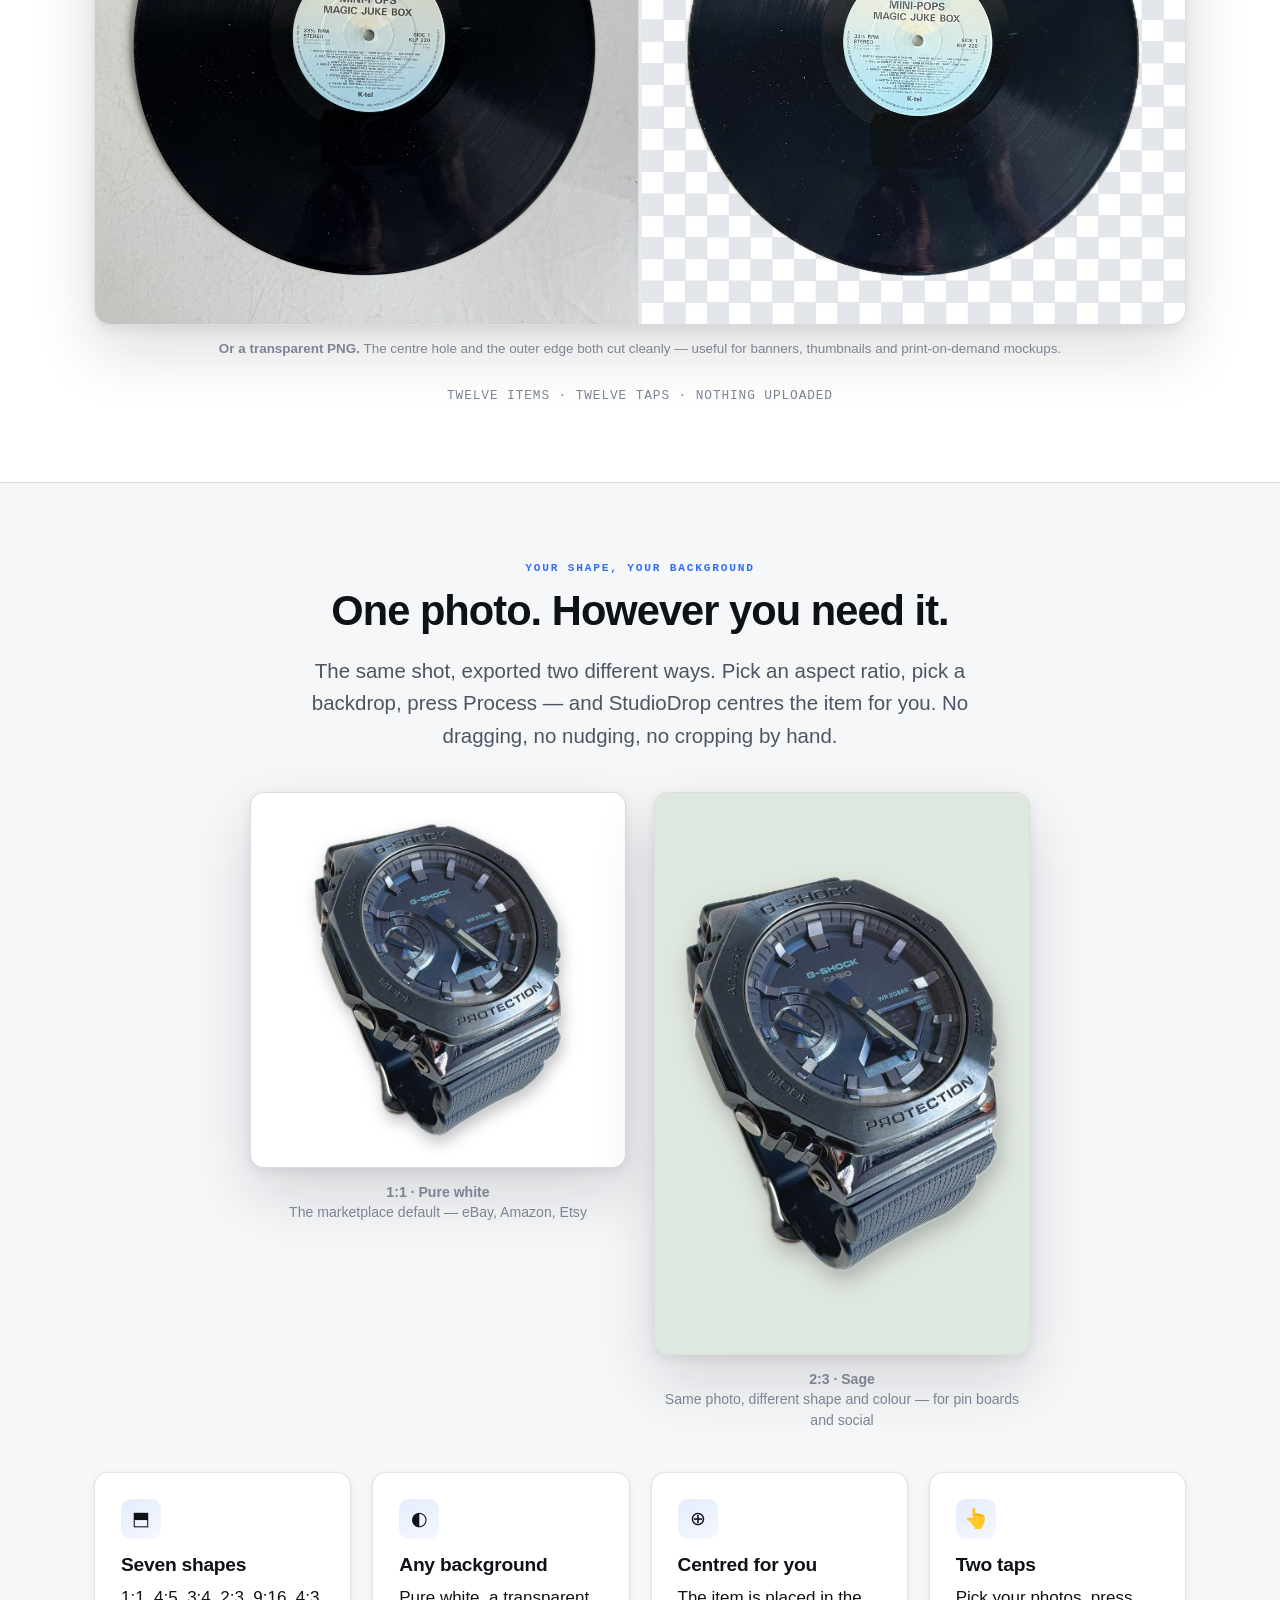
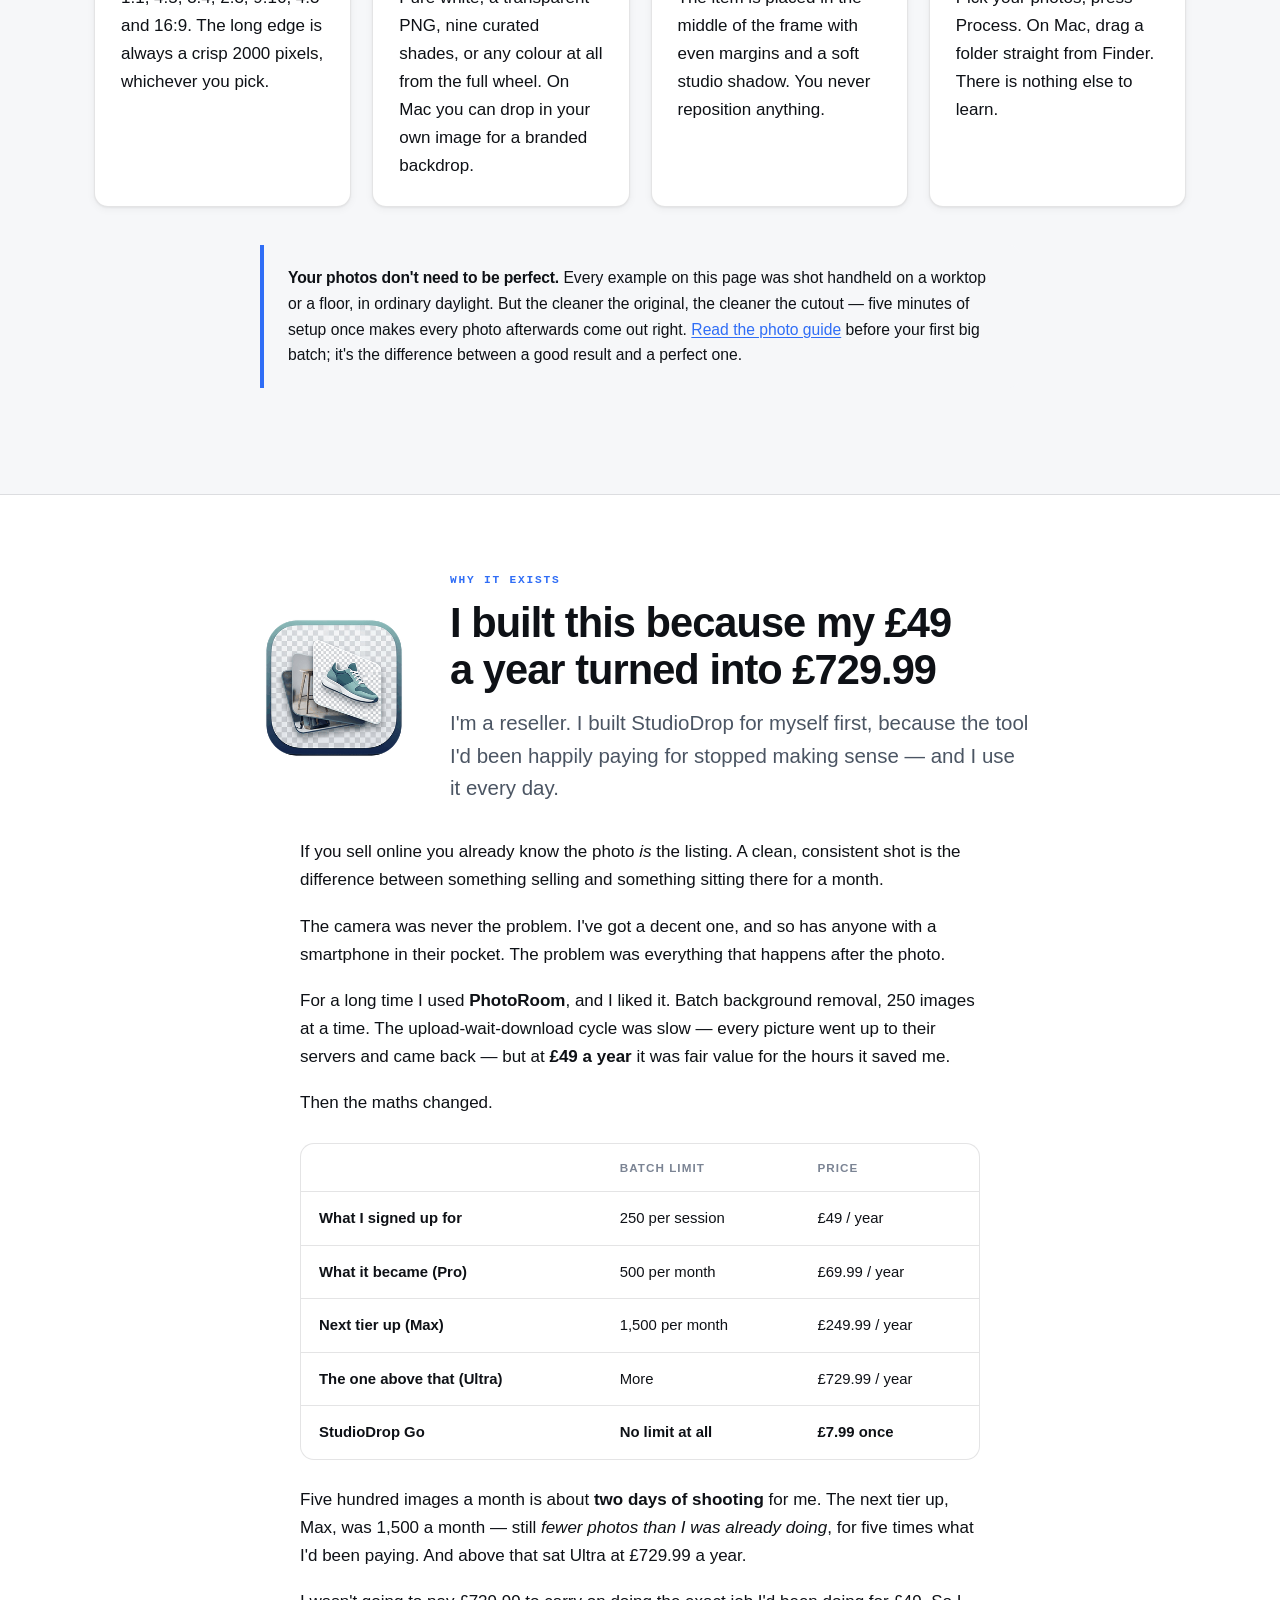
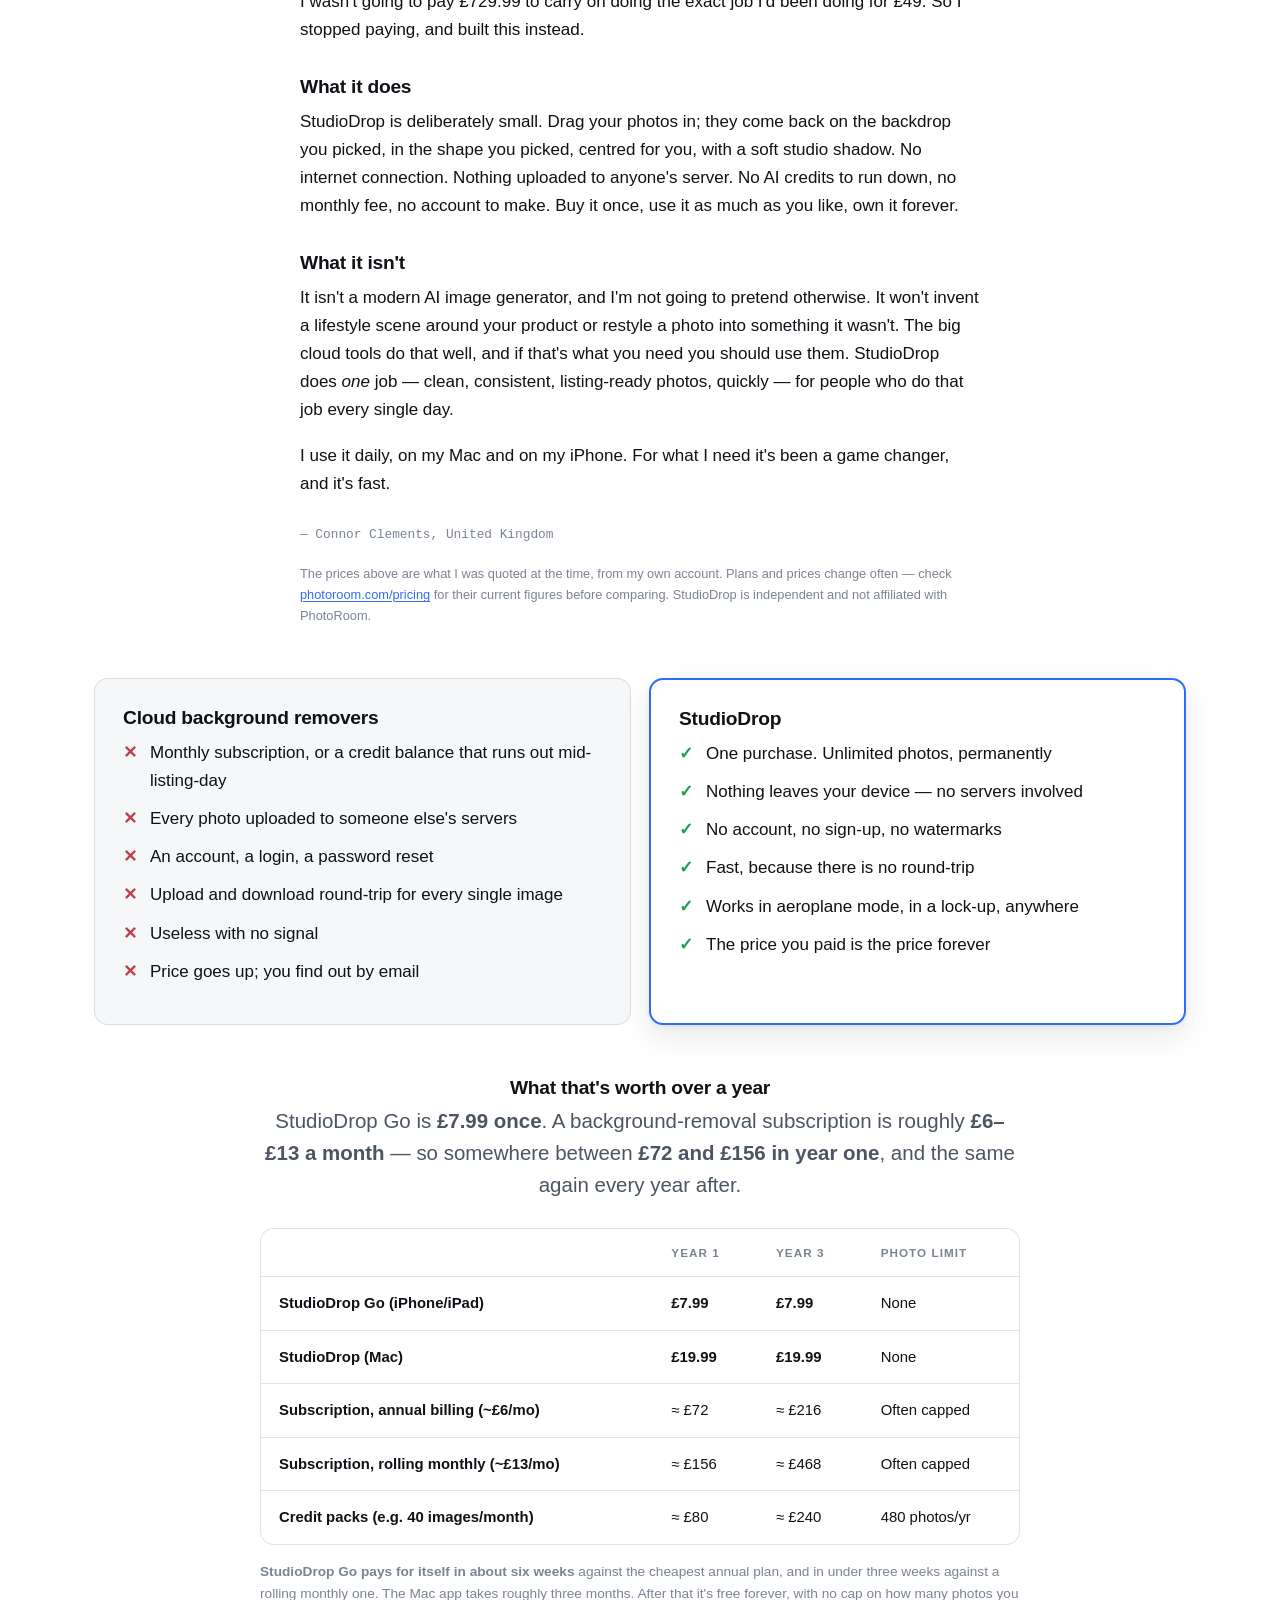
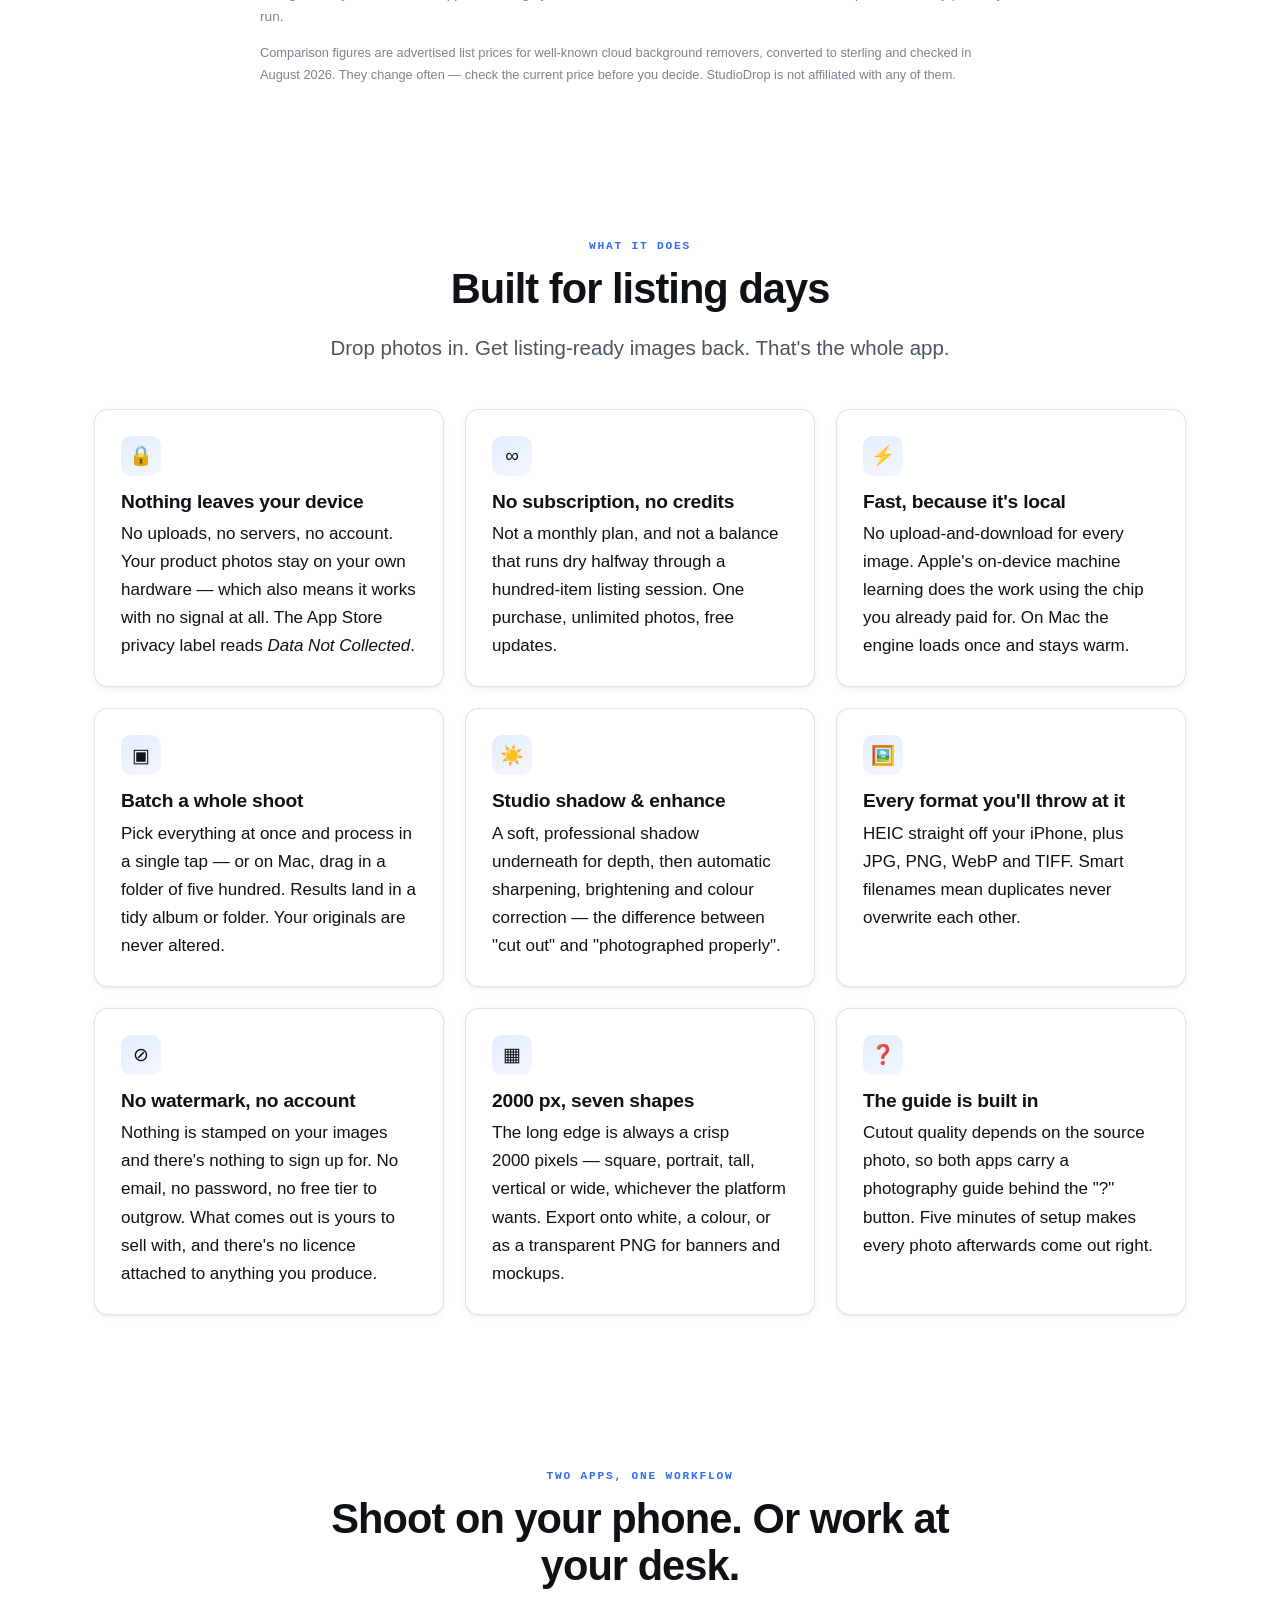
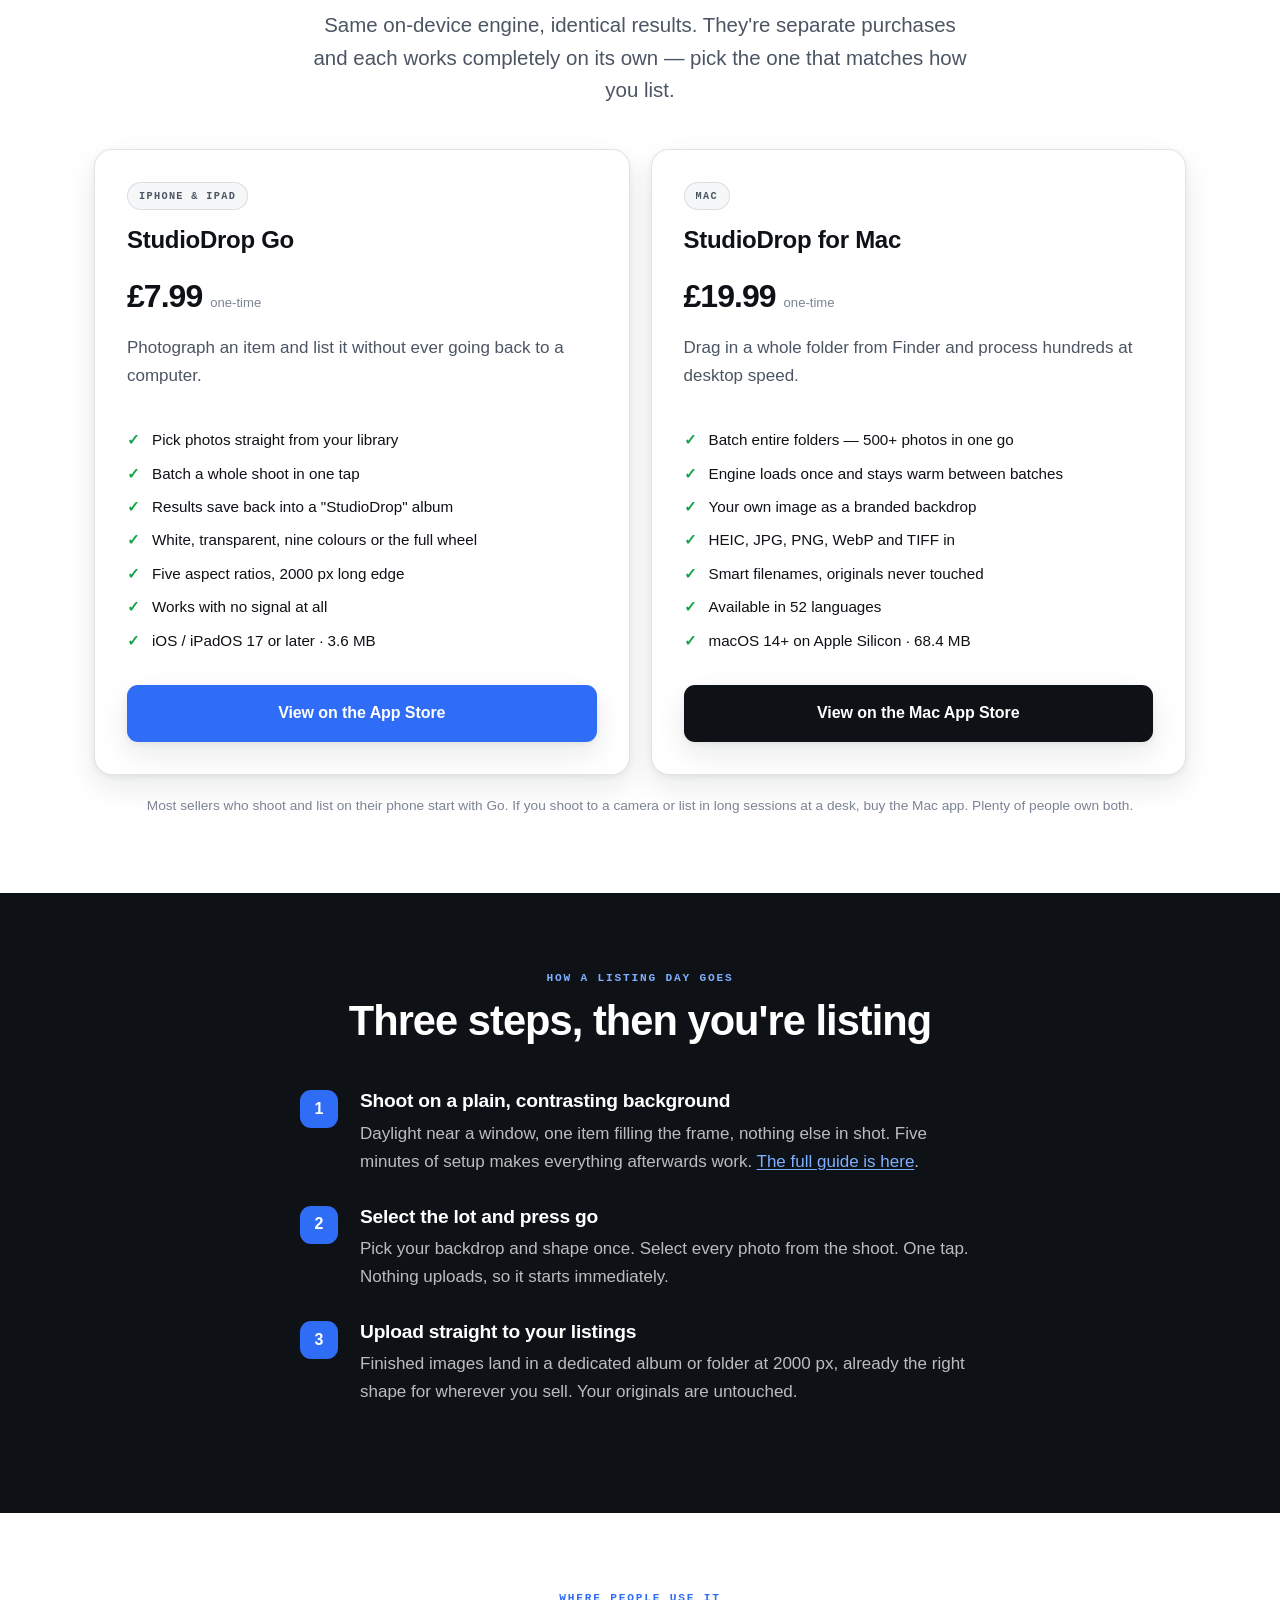
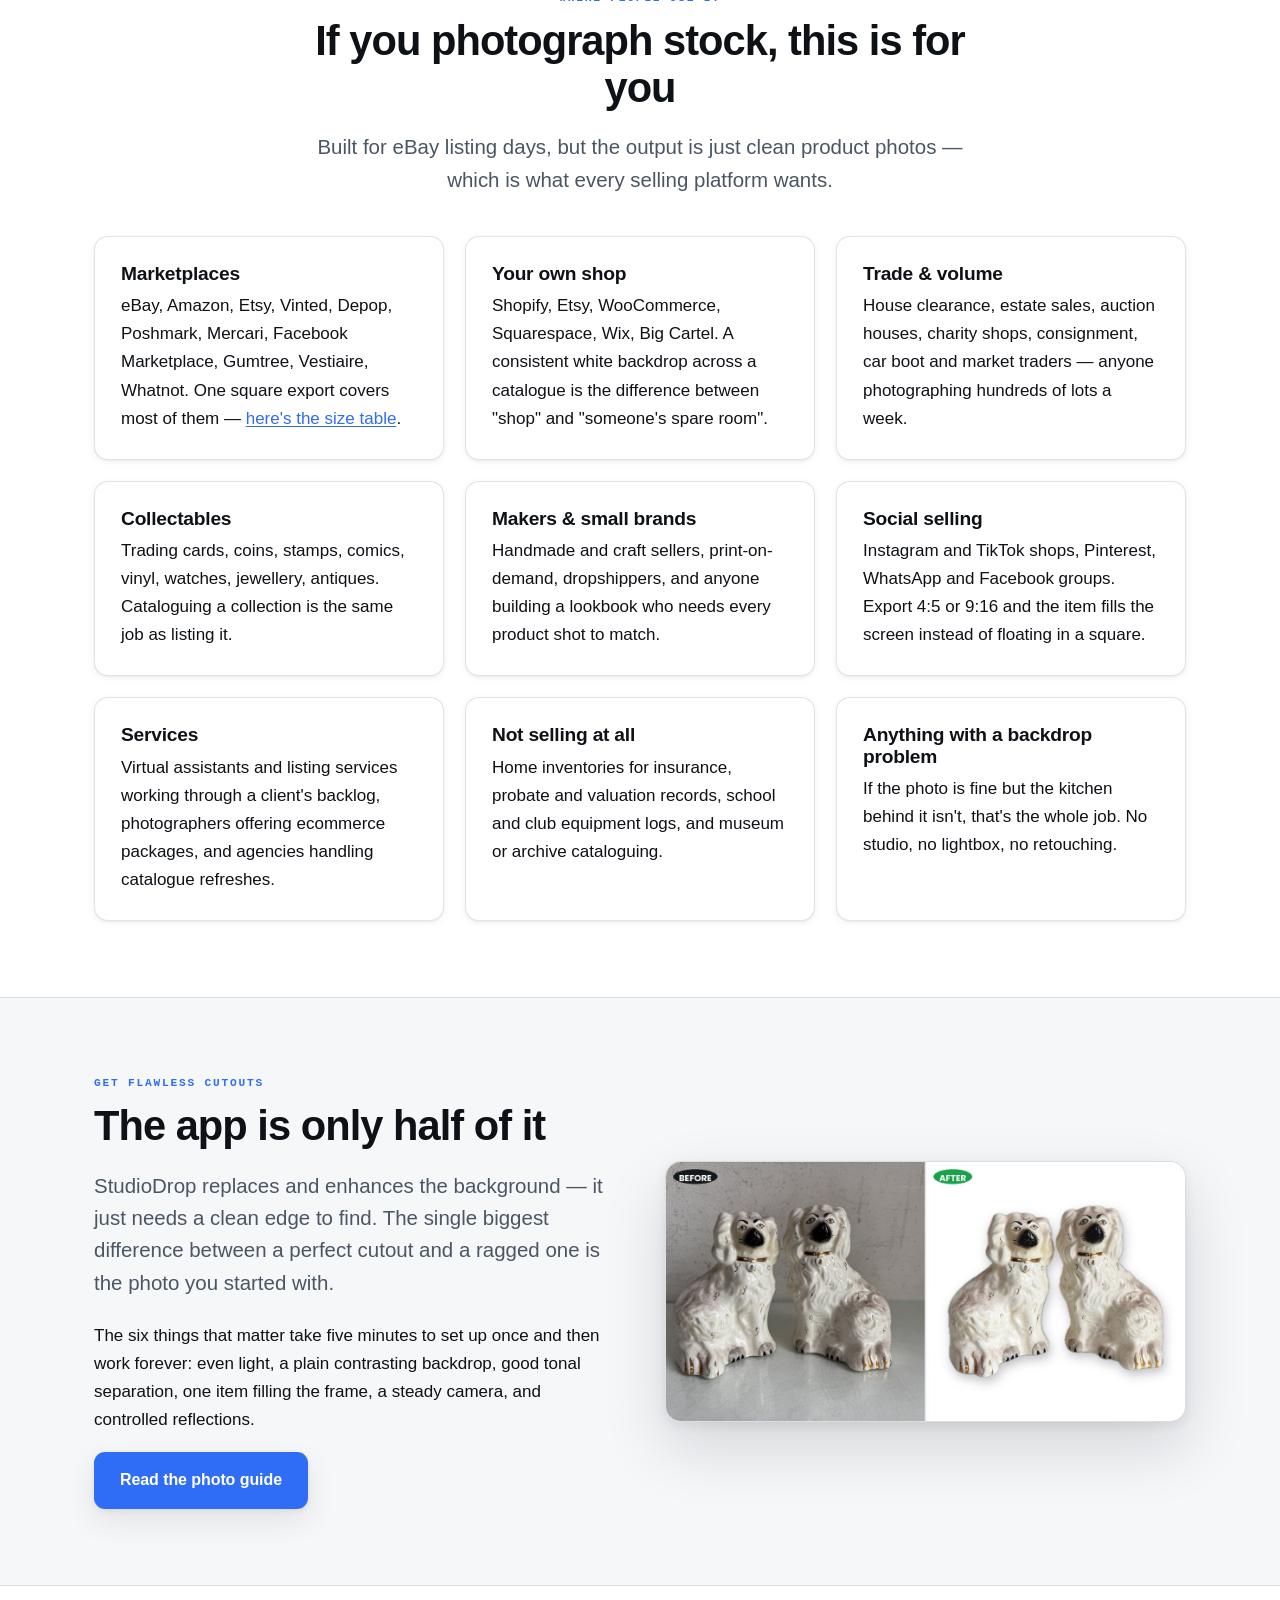
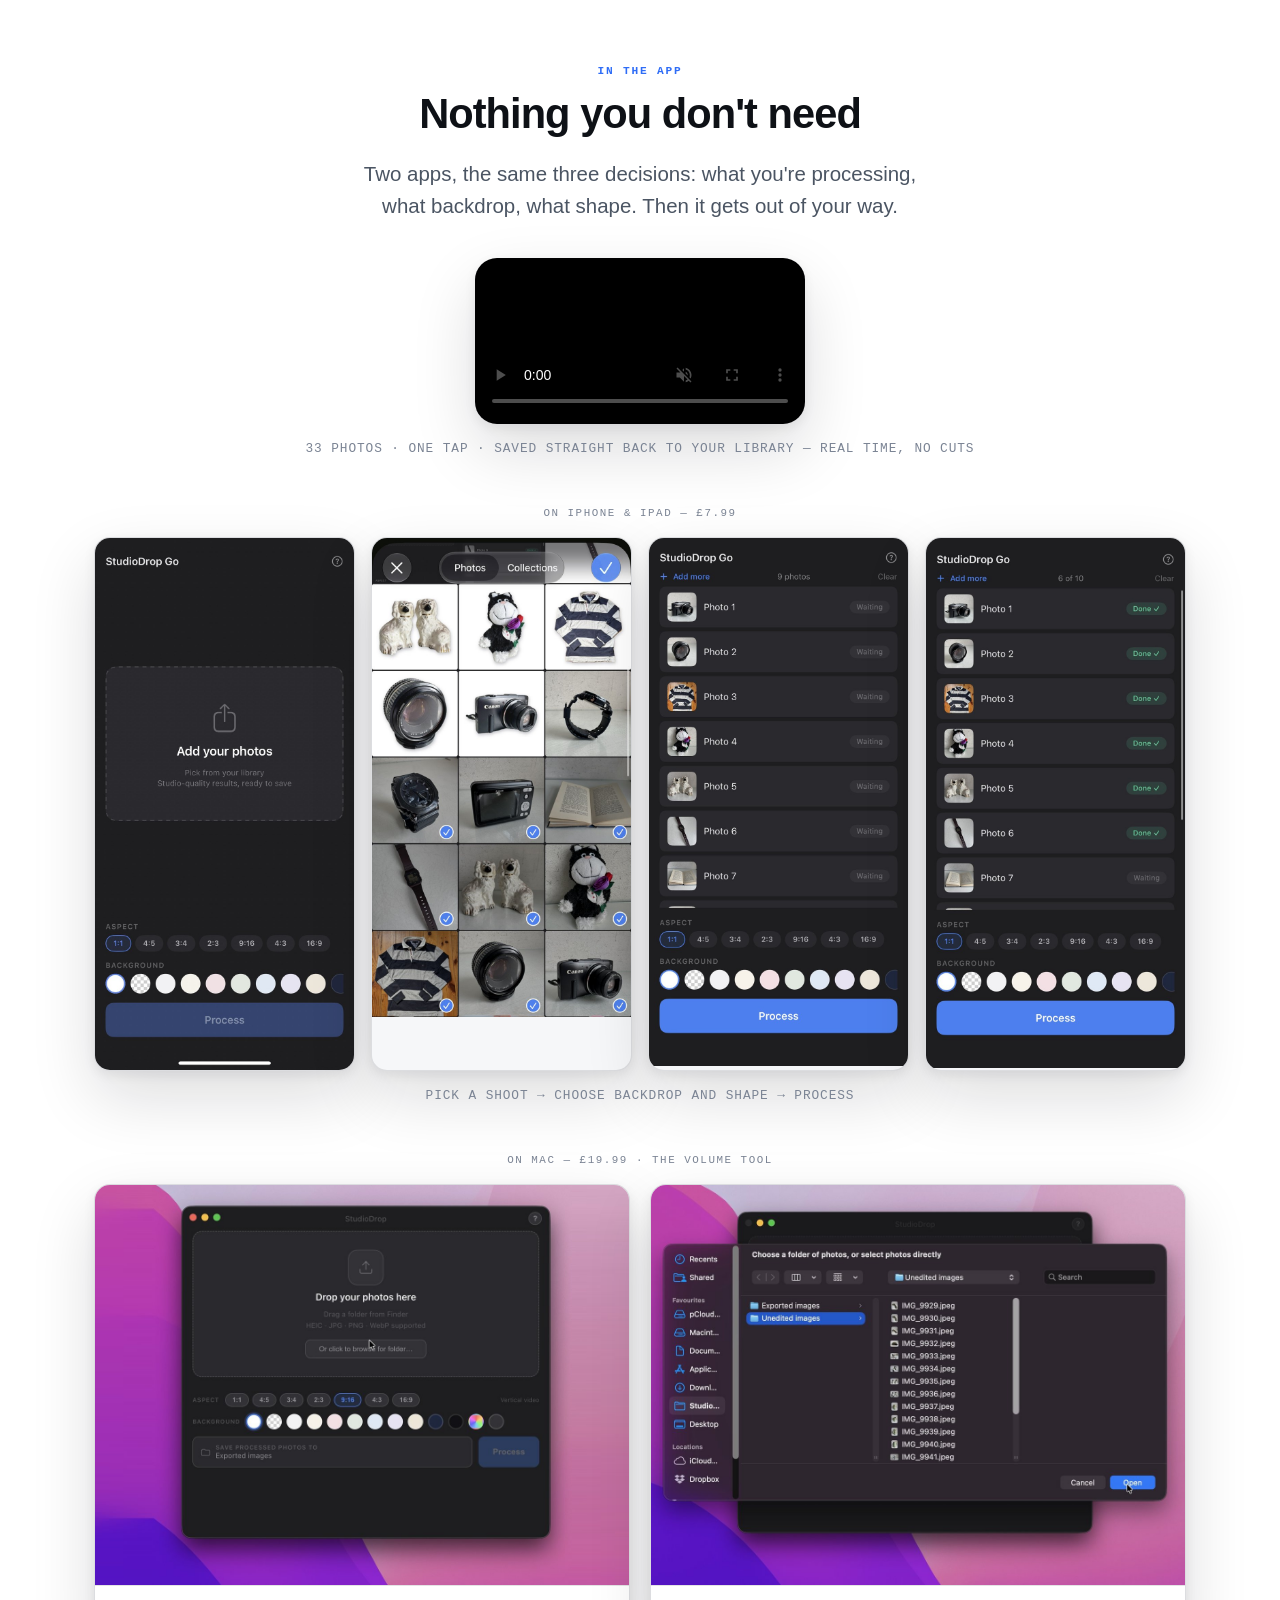
==== commit 5bf7a2ae: "Embed the StudioDrop Go demo video" ====
--- a/index.html
+++ b/index.html
@@ -20,7 +20,7 @@
 
 <link rel="icon" href="favicon.png">
 <link rel="apple-touch-icon" href="press/icon-studiodrop.png">
-<link rel="stylesheet" href="style.css?v=4">
+<link rel="stylesheet" href="style.css?v=5">
 
 <script type="application/ld+json">
 {
@@ -901,7 +901,16 @@
       what backdrop, what shape. Then it gets out of your way.</p>
     </div>
 
-    <p class="strip-label">On iPhone &amp; iPad — £7.99</p>
+    <div class="video-wrap">
+      <video poster="shots/go-demo-poster.jpg" width="720" height="1280"
+             autoplay muted loop playsinline controls preload="metadata"
+             aria-label="Screen recording of StudioDrop Go on iPhone: thirty-three photos selected from the library, processed in one tap, and saved back into a StudioDrop album">
+        <source src="shots/go-demo.mp4" type="video/mp4">
+      </video>
+    </div>
+    <p class="shot-caption">33 photos · one tap · saved straight back to your library — real time, no cuts</p>
+
+    <p class="strip-label" style="margin-top:46px">On iPhone &amp; iPad — £7.99</p>
     <div class="shot-strip shot-strip-4">
       <div class="shot-frame">
         <img src="shots/app-empty.jpg" width="760" height="1559" loading="lazy"
@@ -1095,6 +1104,16 @@
   </div>
 </footer>
 
+<script>
+/* Respect the OS "reduce motion" setting — don't loop the demo at people. */
+(function () {
+  if (!window.matchMedia) return;
+  if (!matchMedia('(prefers-reduced-motion: reduce)').matches) return;
+  document.querySelectorAll('.video-wrap video').forEach(function (v) {
+    v.autoplay = false; v.loop = false; try { v.pause(); } catch (e) {}
+  });
+})();
+</script>
 <script src="demo-backdrop.js?v=3"></script>
 </body>
 </html>
--- a/style.css
+++ b/style.css
@@ -312,6 +312,15 @@
 .shot-strip { display: grid; grid-template-columns: repeat(3, 1fr); gap: 16px; }
 .shot-strip-4 { grid-template-columns: repeat(4, 1fr); }
 .shot-strip-2 { grid-template-columns: repeat(2, 1fr); gap: 20px; }
+
+/* --- embedded demo video (vertical, phone-shaped) ------------------------- */
+.video-wrap {
+  max-width: 330px; margin: 0 auto 14px; background: #000;
+  border-radius: 22px; overflow: hidden;
+  border: 1px solid var(--line); box-shadow: var(--shadow-lg);
+}
+.video-wrap video { display: block; width: 100%; height: auto; }
+@media (max-width: 420px) { .video-wrap { max-width: 100%; } }
 .strip-label {
   font-family: var(--mono); font-size: .68rem; letter-spacing: .14em;
   text-transform: uppercase; color: var(--ink-faint); margin: 0 0 14px; text-align: center;
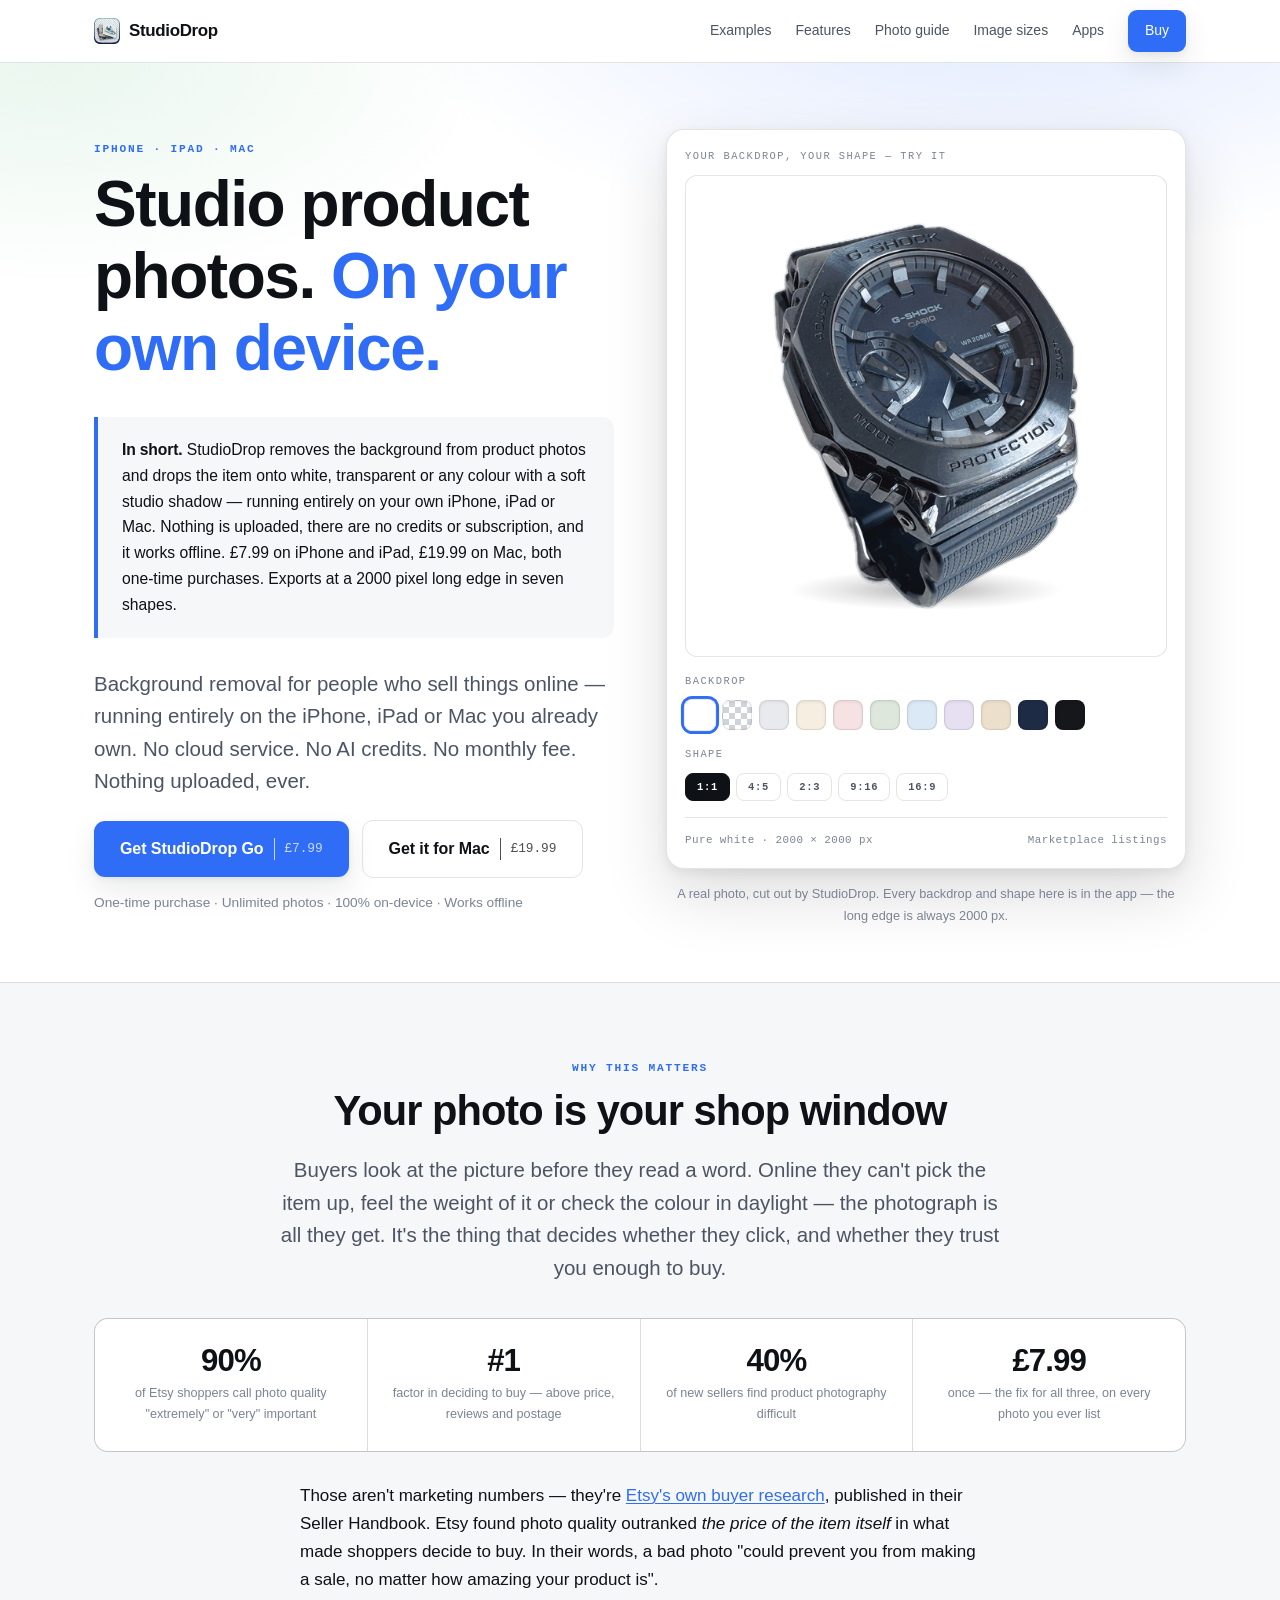
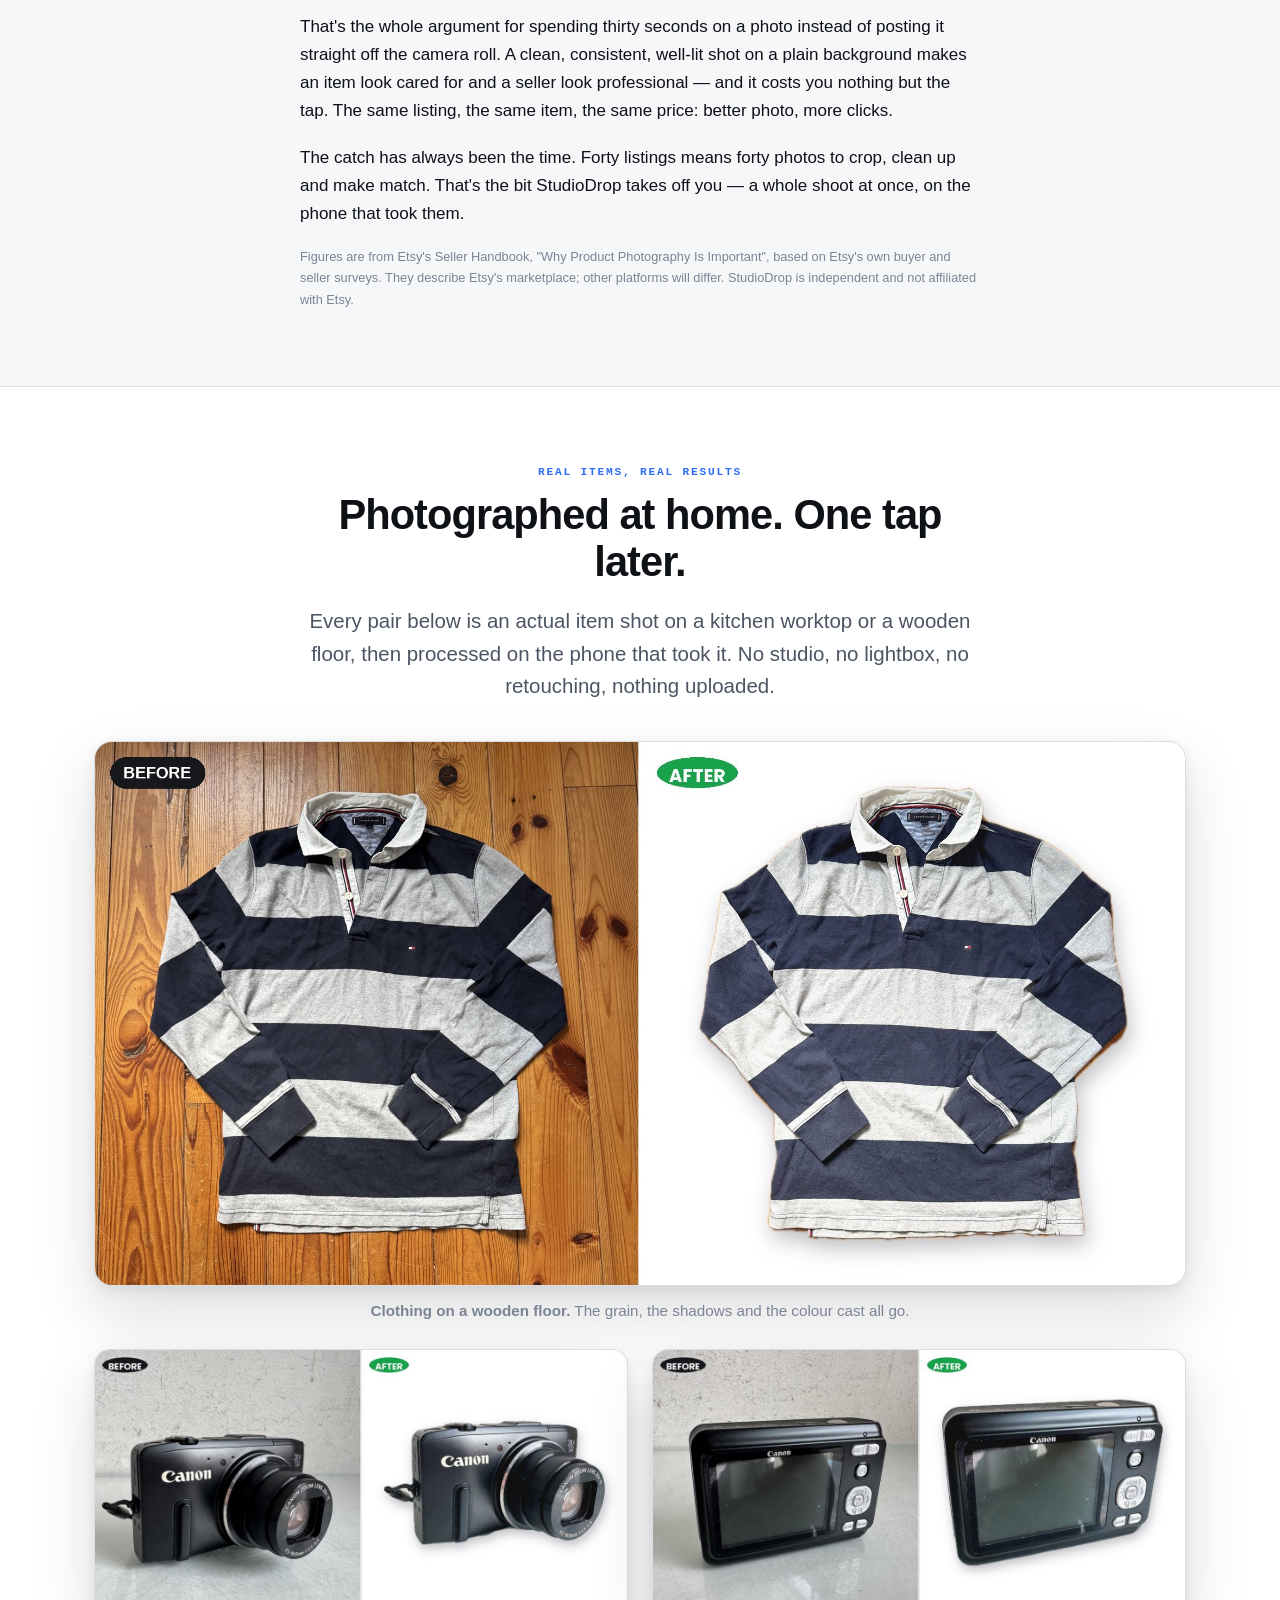
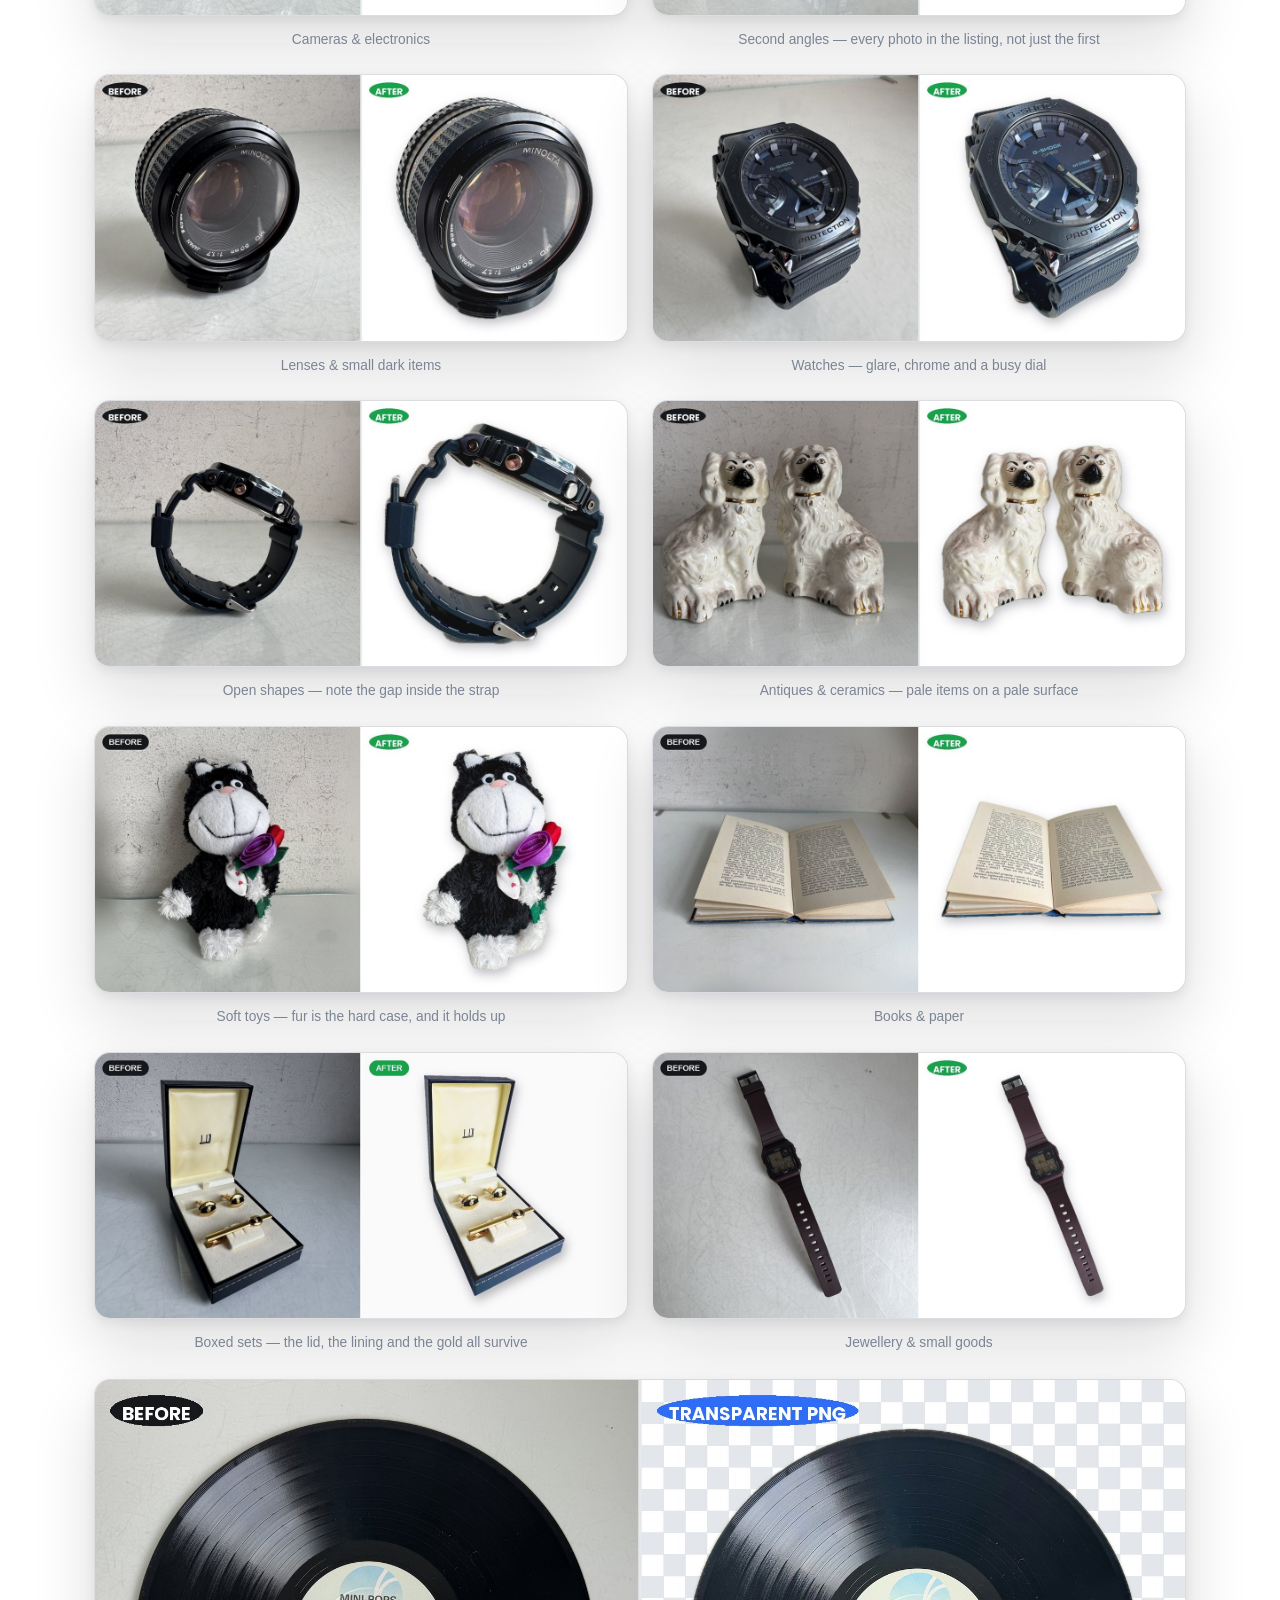
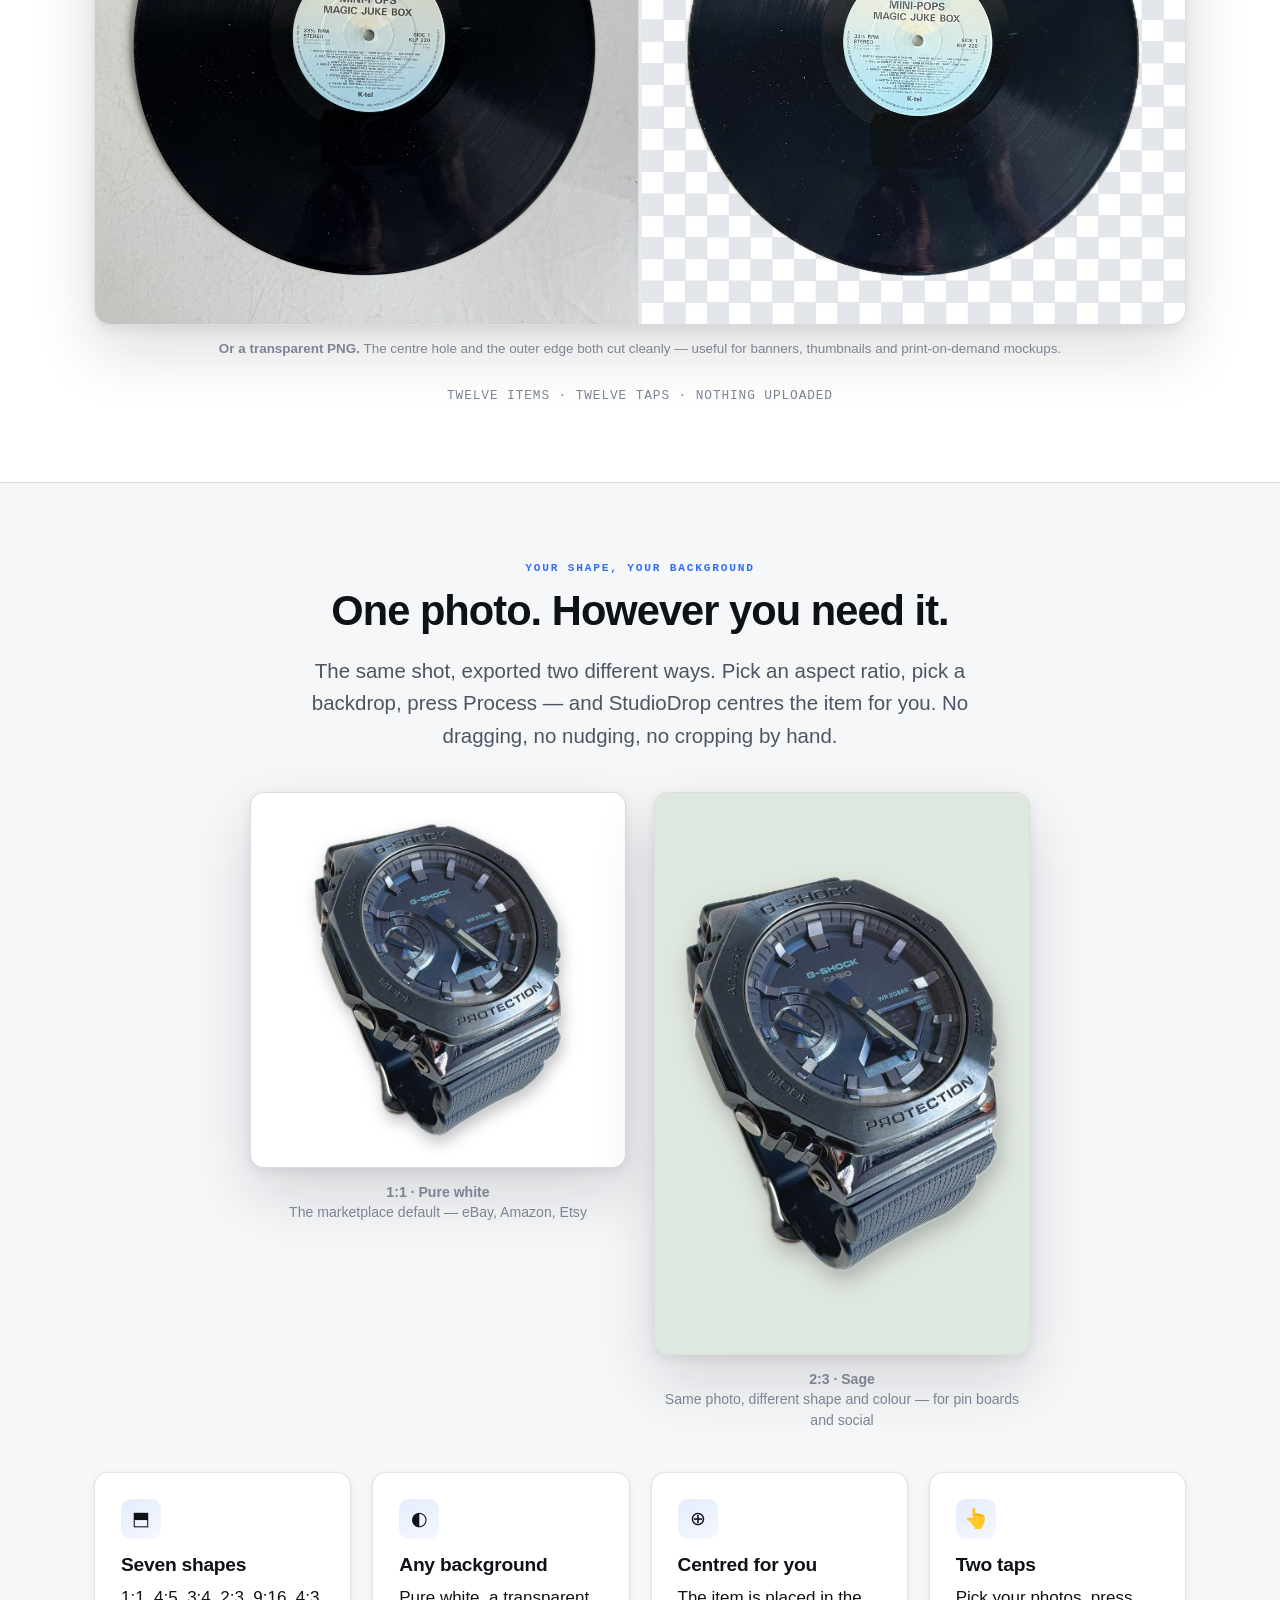
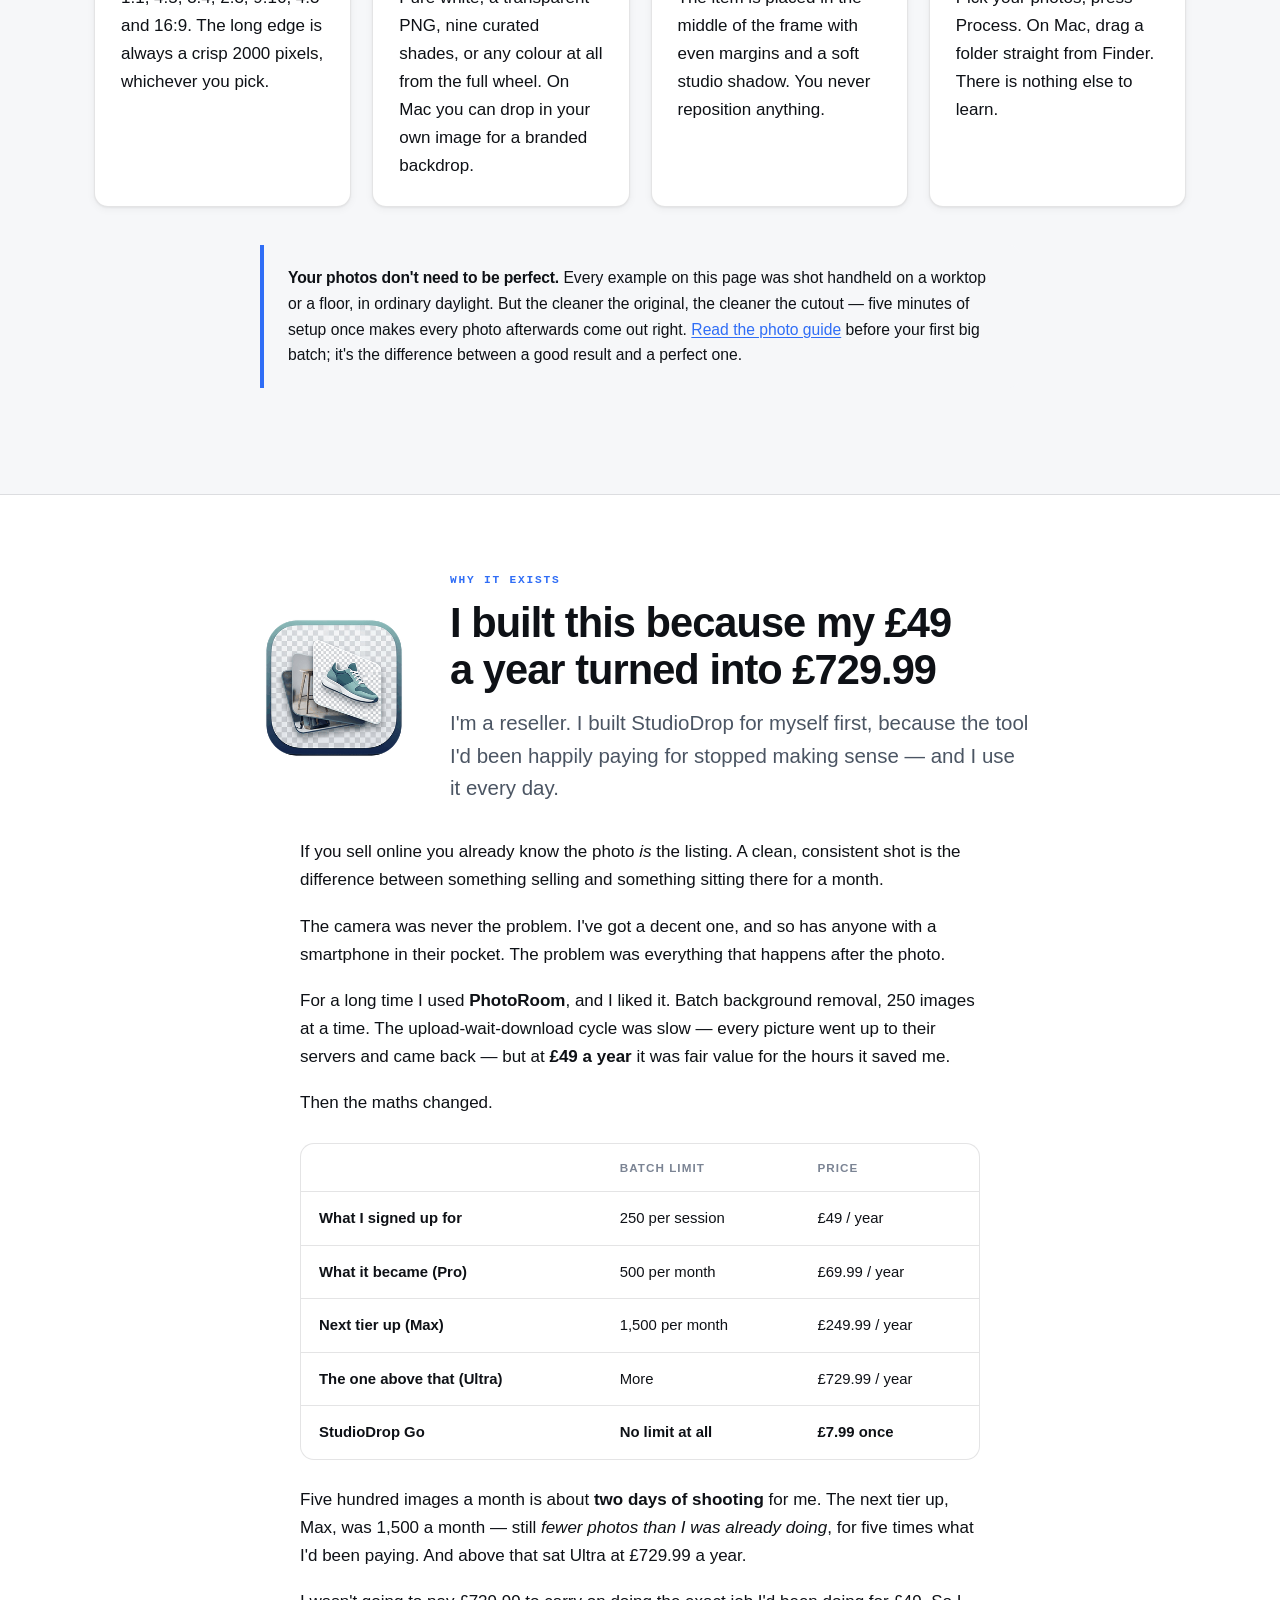
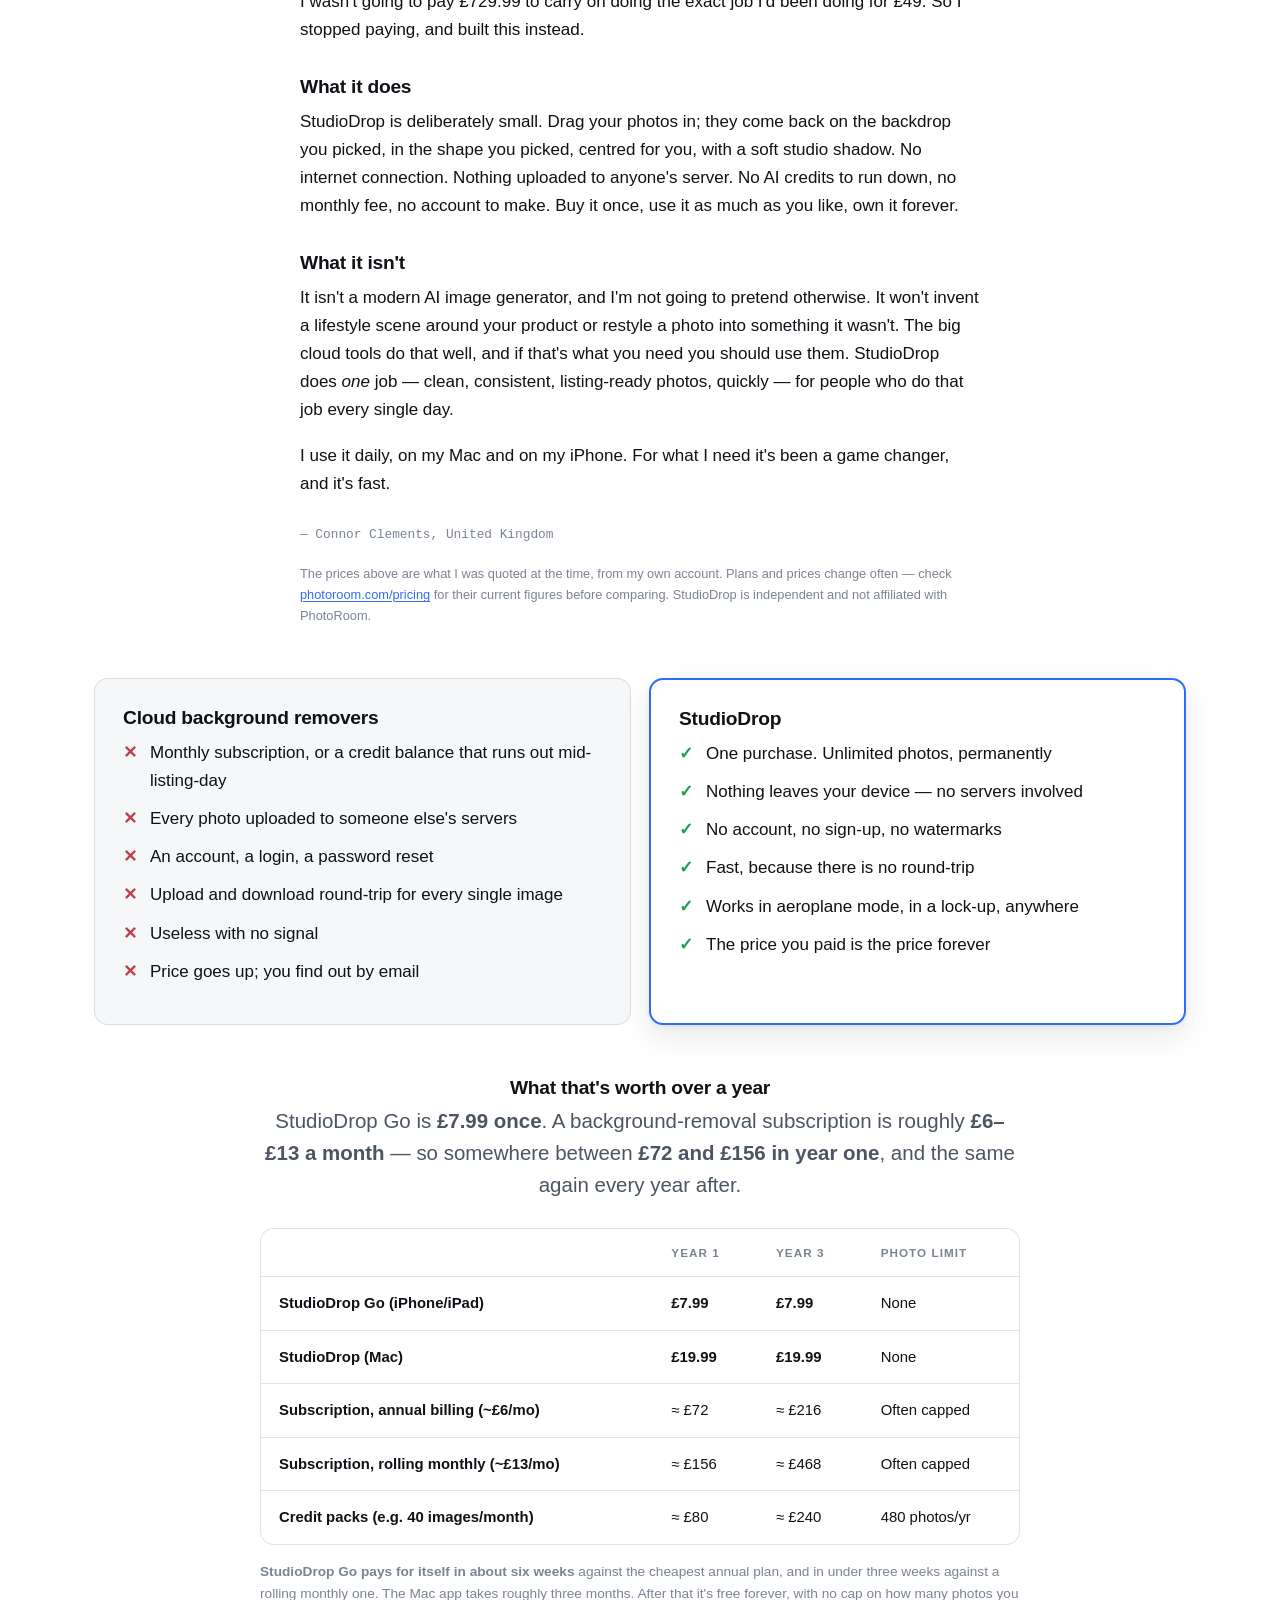
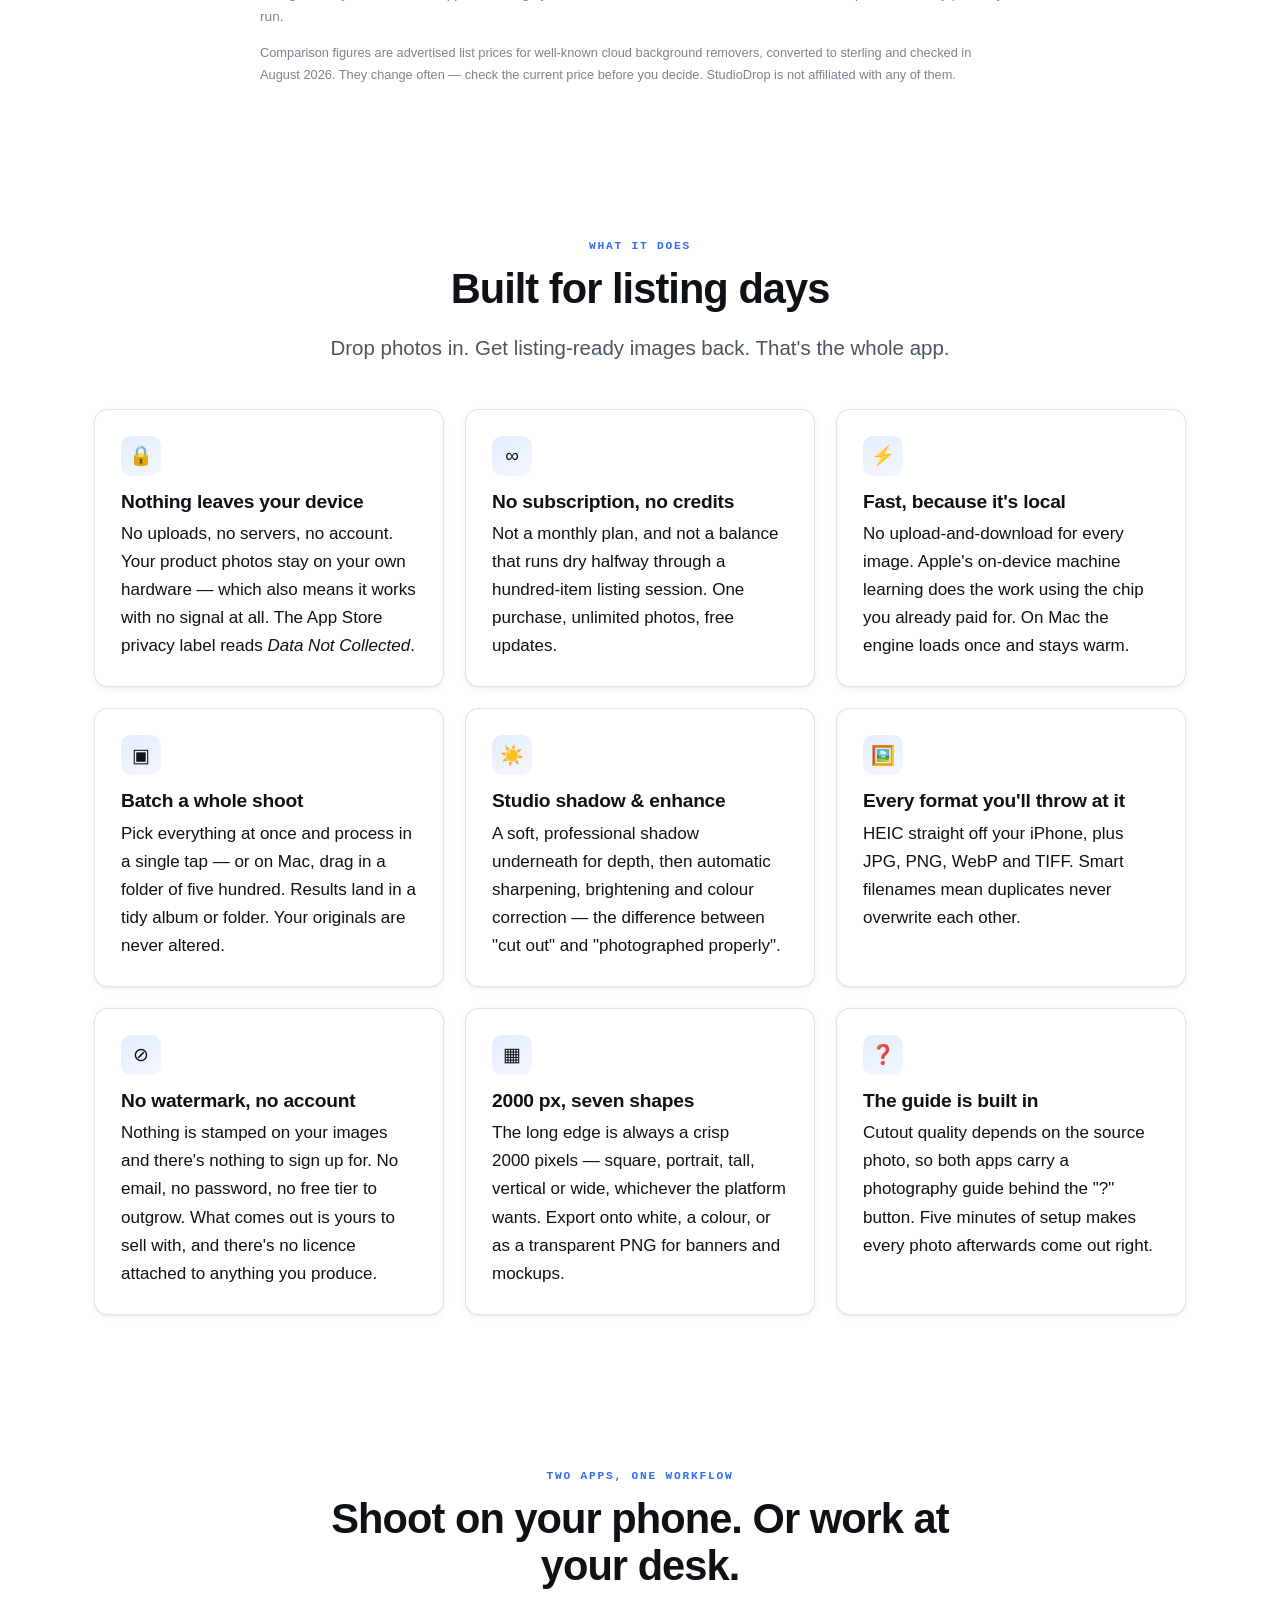
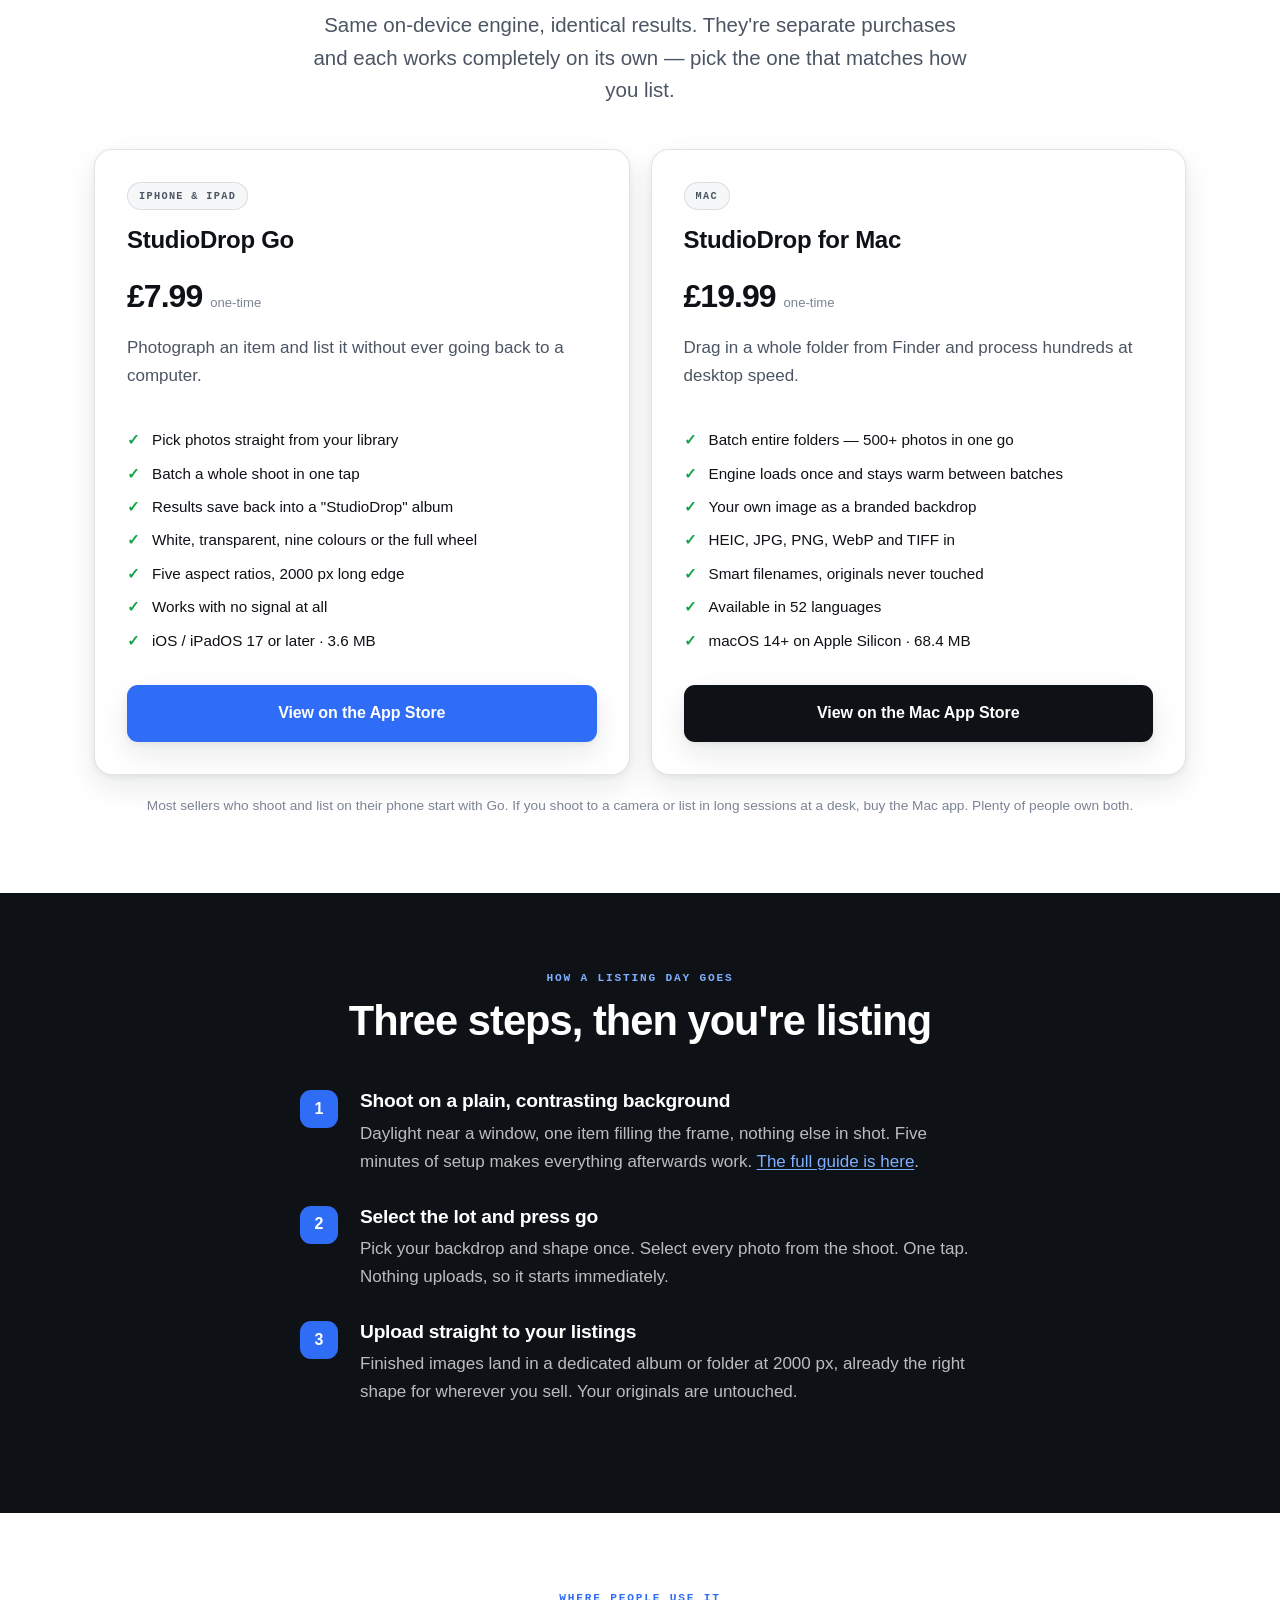
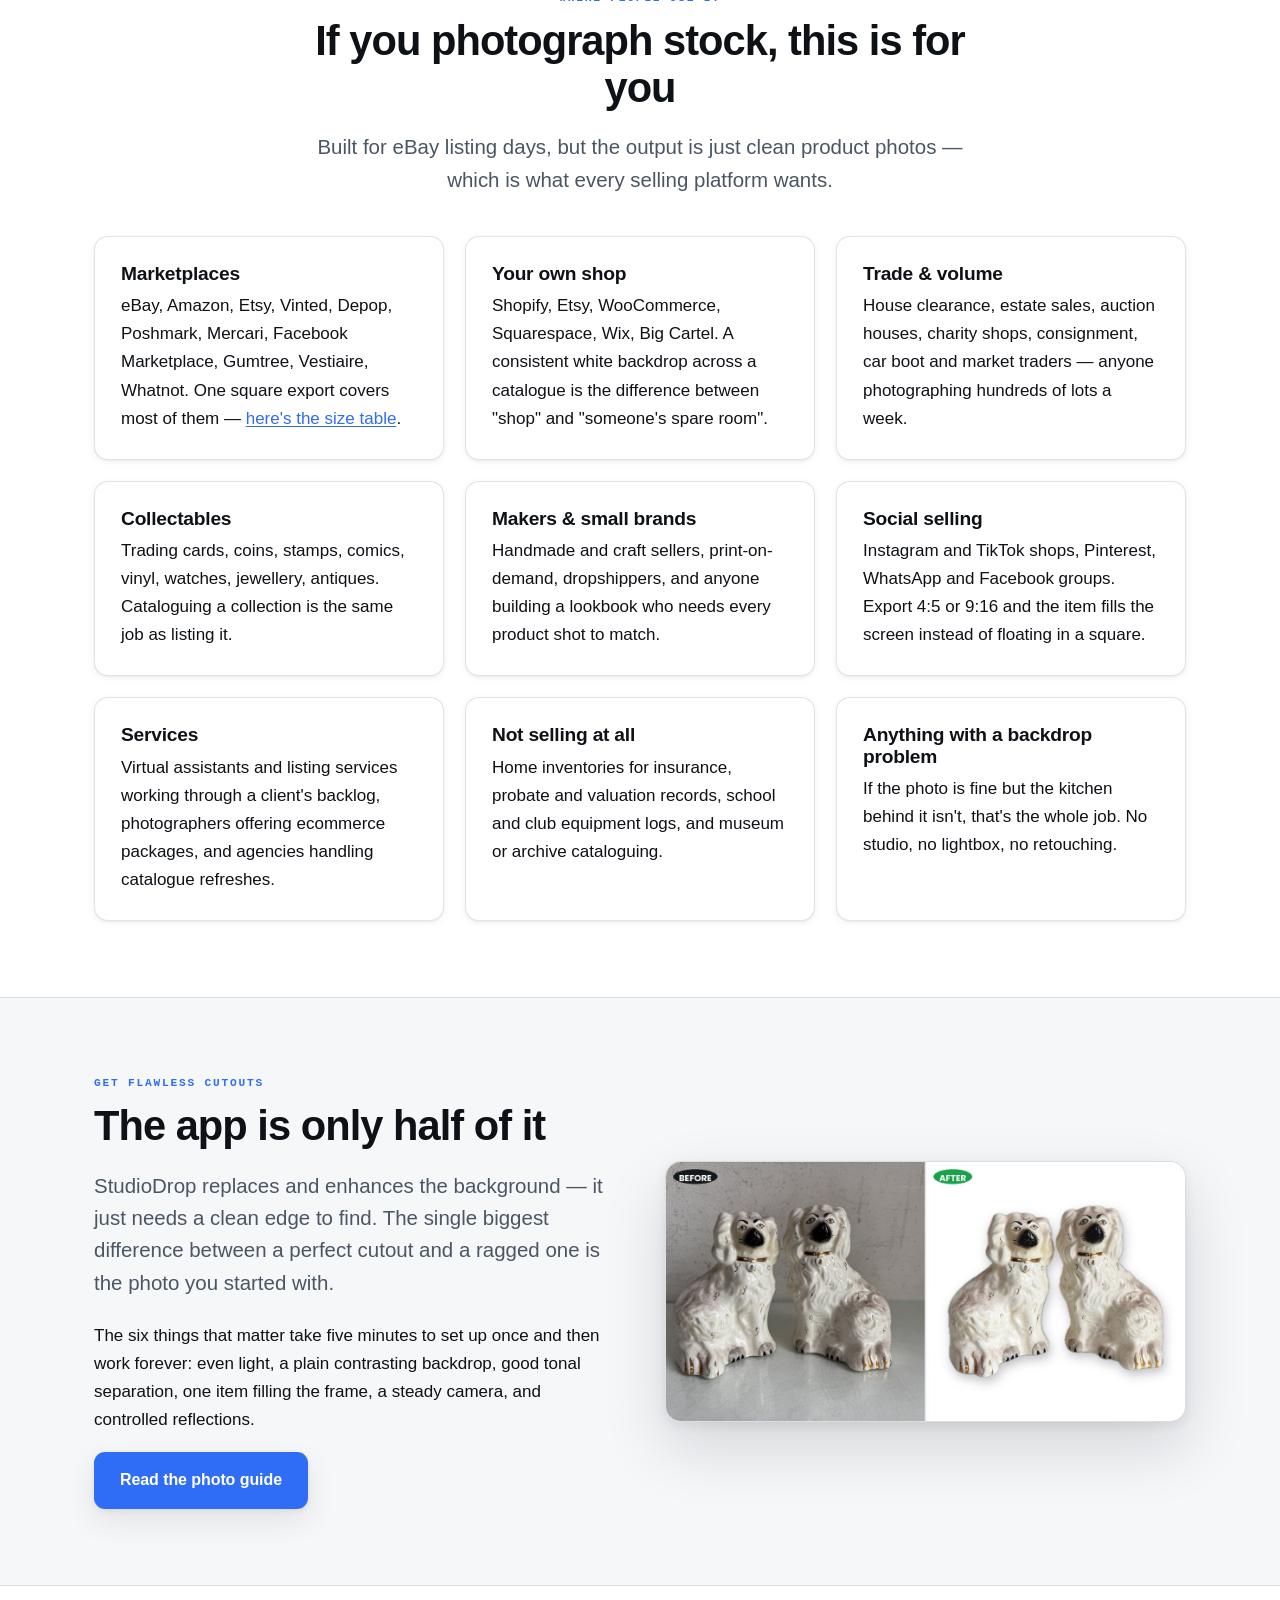
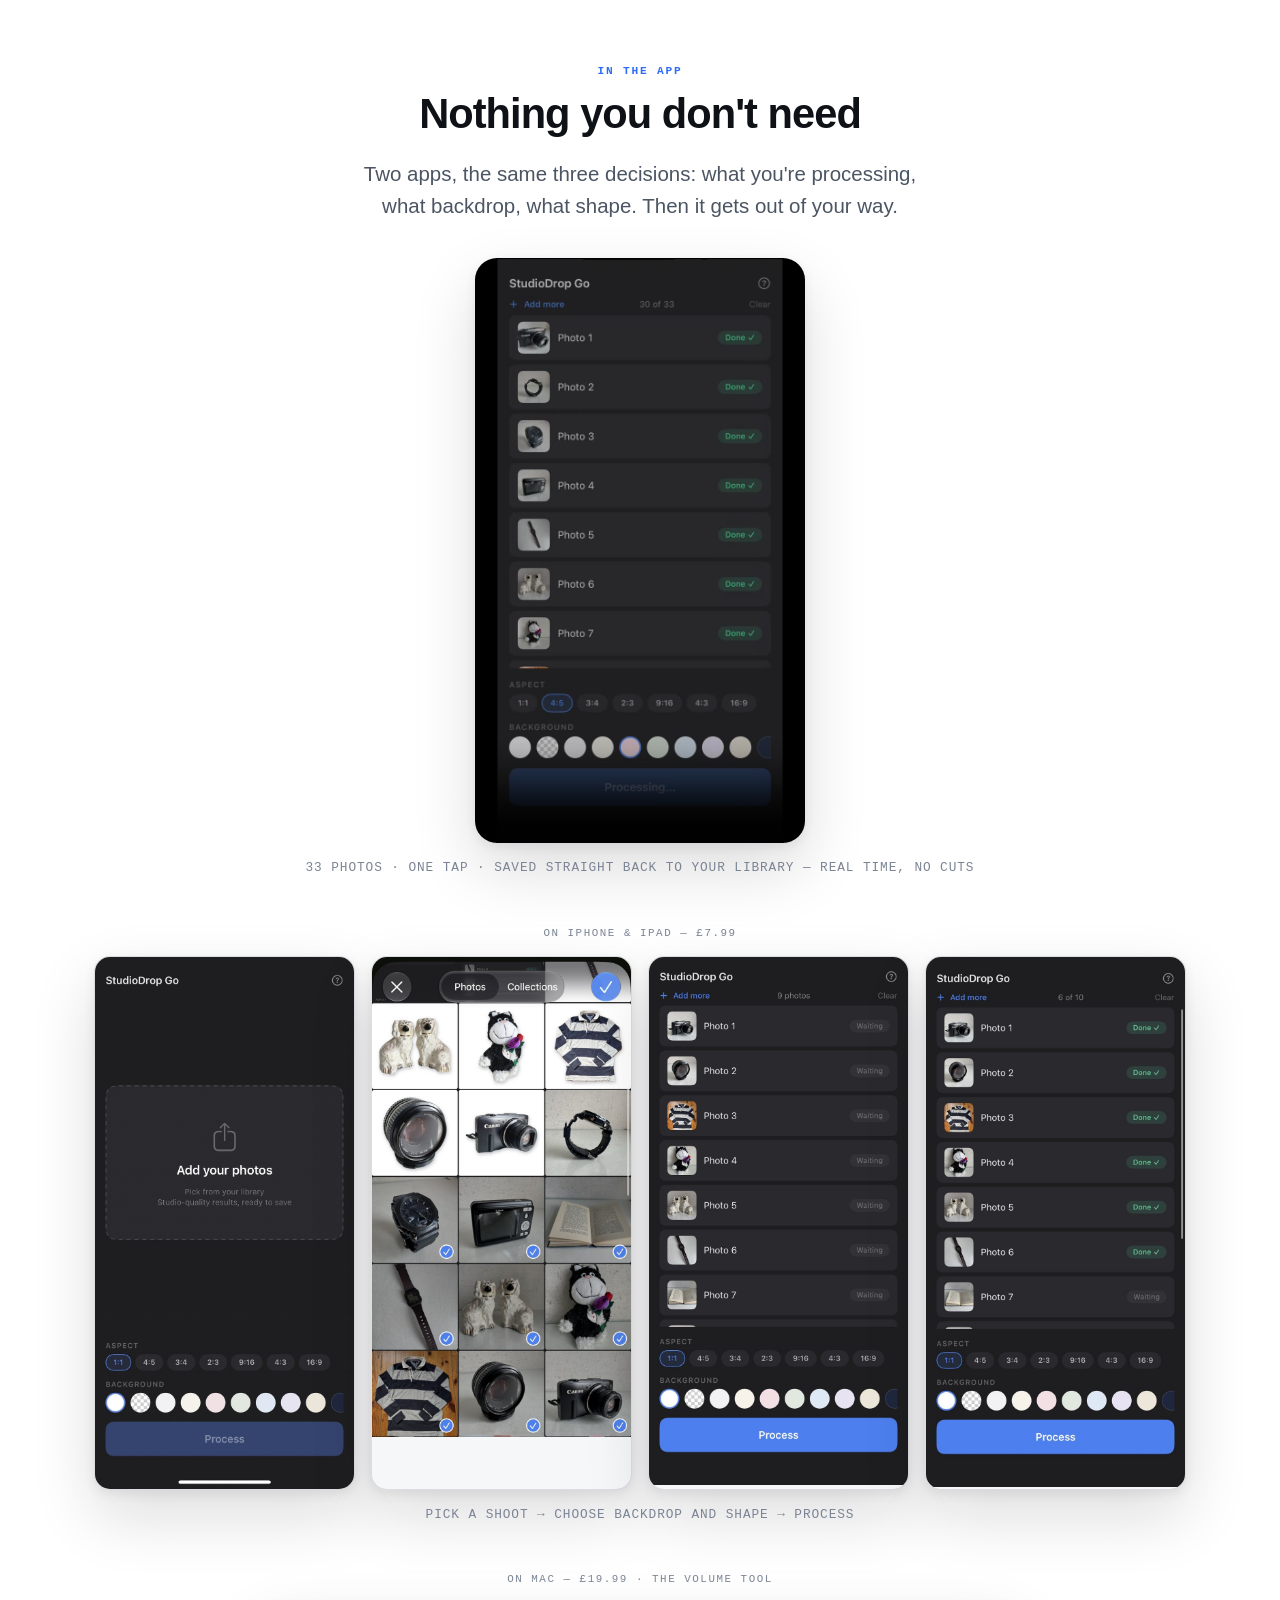
==== commit 9fda3d26: "Embed the Mac demo video" ====
--- a/index.html
+++ b/index.html
@@ -20,7 +20,7 @@
 
 <link rel="icon" href="favicon.png">
 <link rel="apple-touch-icon" href="press/icon-studiodrop.png">
-<link rel="stylesheet" href="style.css?v=5">
+<link rel="stylesheet" href="style.css?v=6">
 
 <script type="application/ld+json">
 {
@@ -940,7 +940,16 @@
     <p class="shot-caption">Pick a shoot &rarr; choose backdrop and shape &rarr; Process</p>
 
     <p class="strip-label" style="margin-top:46px">On Mac — £19.99 · the volume tool</p>
-    <div class="shot-strip shot-strip-2">
+    <div class="video-wrap video-wide">
+      <video poster="shots/mac-demo-poster.jpg" width="1280" height="720"
+             muted loop playsinline controls preload="none"
+             aria-label="Screen recording of StudioDrop for Mac: a folder of thirty-three photos dragged in from Finder and processed in one batch, with each file marked Done">
+        <source src="shots/mac-demo.mp4" type="video/mp4">
+      </video>
+    </div>
+    <p class="shot-caption">33 HEIC files straight from a folder · one batch · real time, no cuts</p>
+
+    <div class="shot-strip shot-strip-2" style="margin-top:34px">
       <figure class="shot-frame shot-cap">
         <img src="shots/mac2-empty.jpg" width="1200" height="900" loading="lazy"
              alt="StudioDrop for Mac: the empty window, ready for a folder to be dragged in from Finder">
--- a/style.css
+++ b/style.css
@@ -321,6 +321,7 @@
 }
 .video-wrap video { display: block; width: 100%; height: auto; }
 @media (max-width: 420px) { .video-wrap { max-width: 100%; } }
+.video-wide { max-width: 760px; border-radius: 14px; }
 .strip-label {
   font-family: var(--mono); font-size: .68rem; letter-spacing: .14em;
   text-transform: uppercase; color: var(--ink-faint); margin: 0 0 14px; text-align: center;
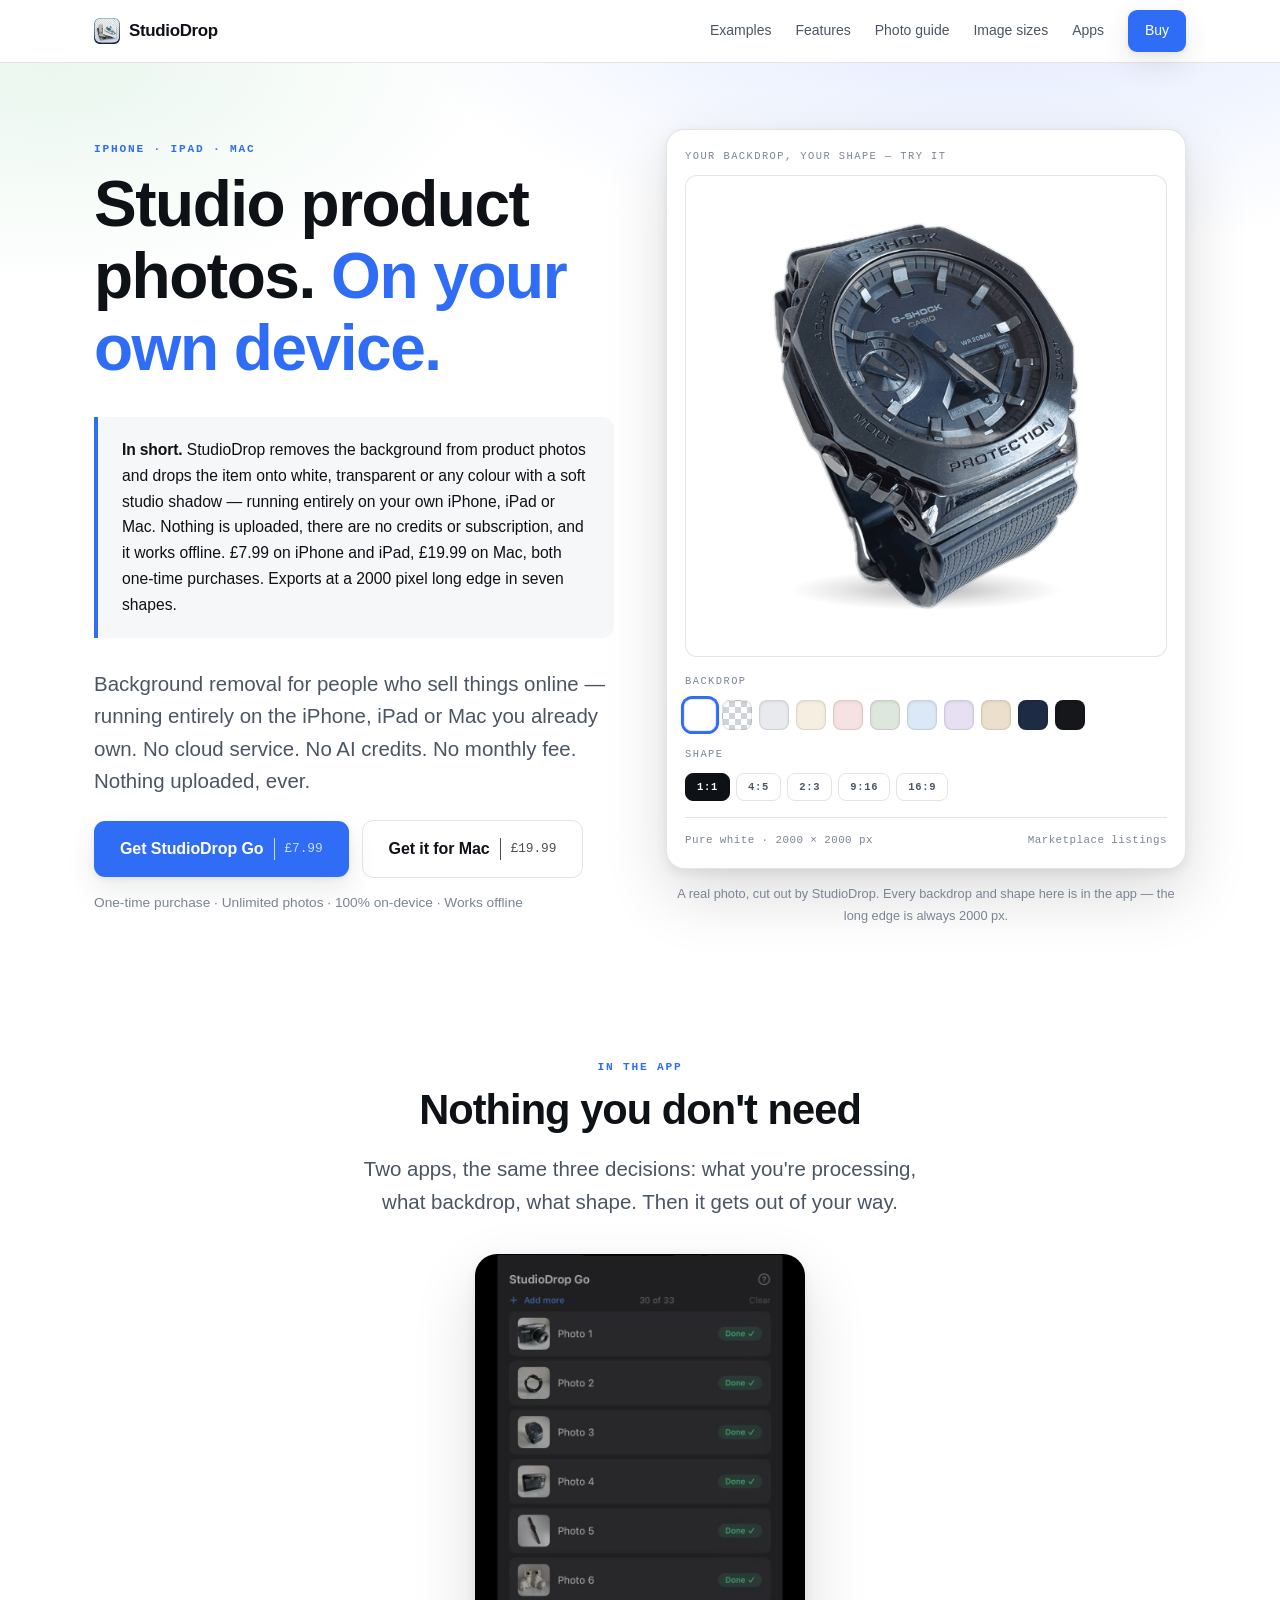
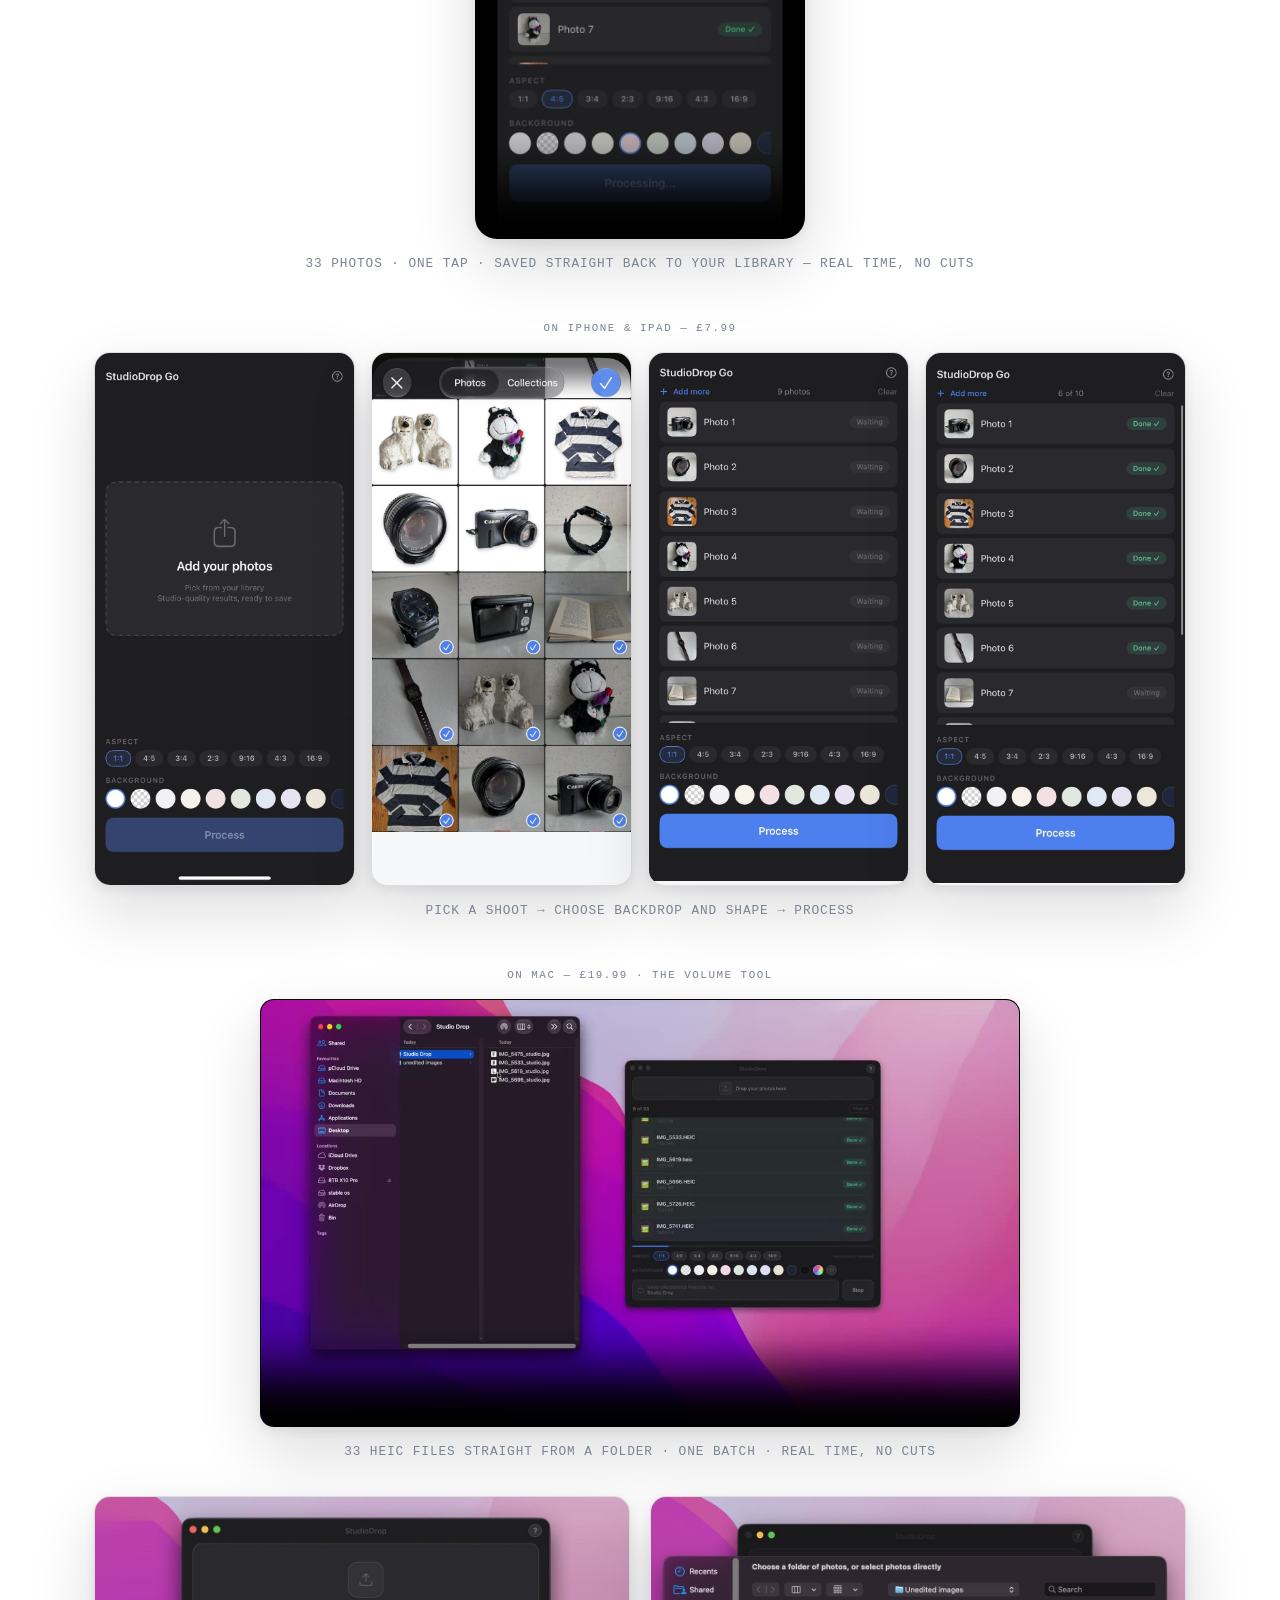
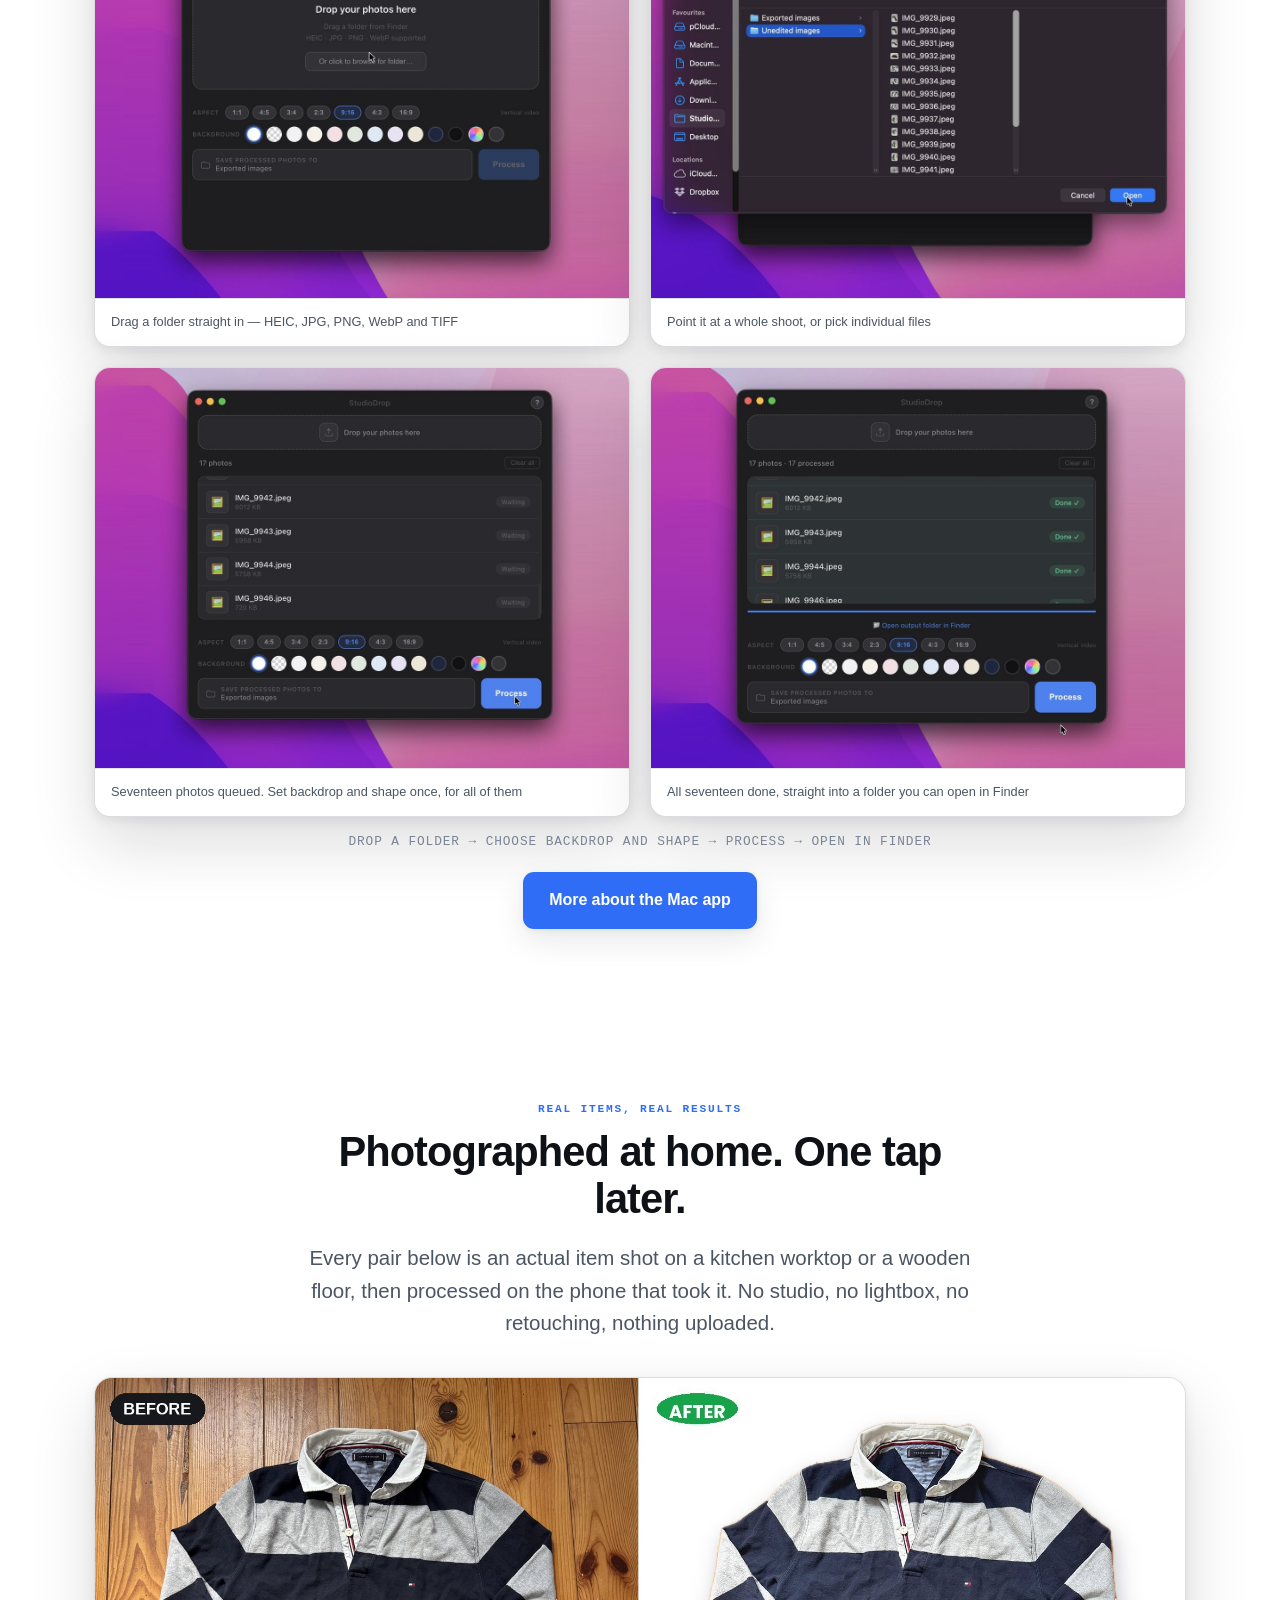
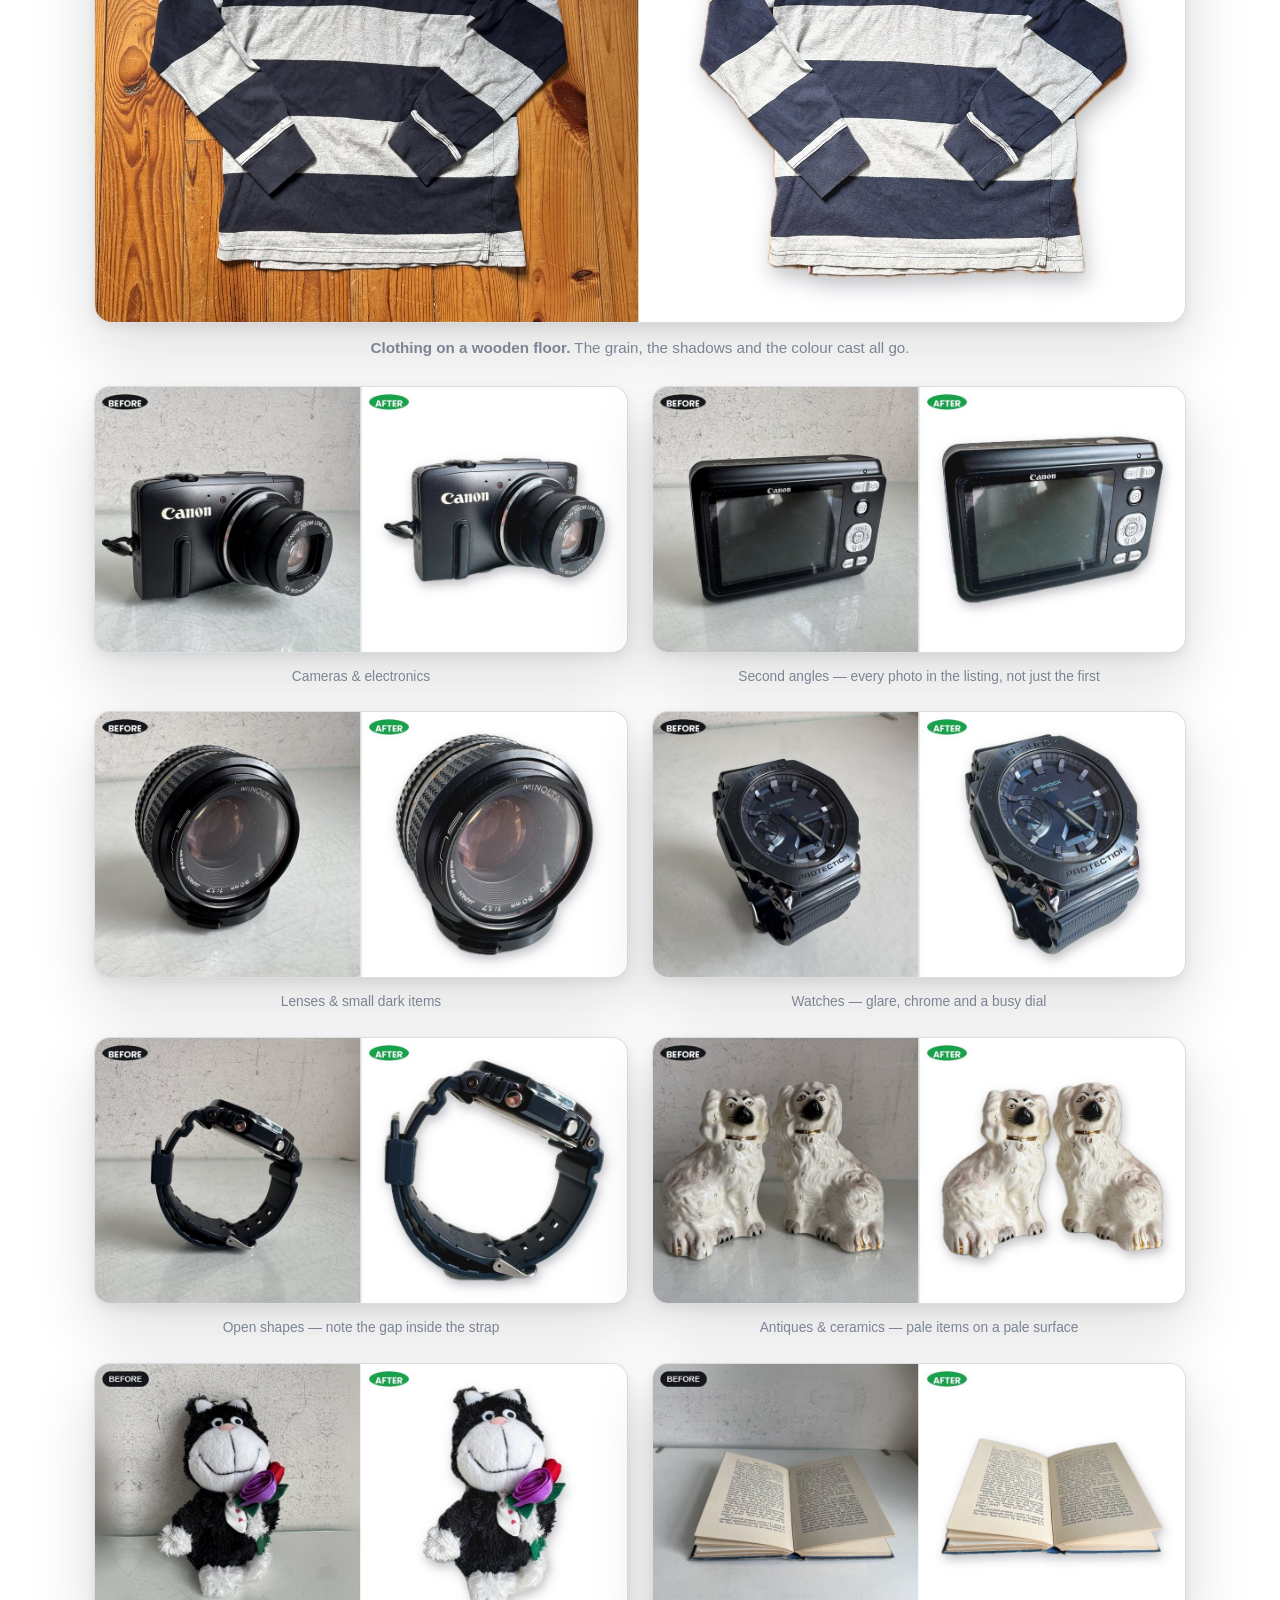
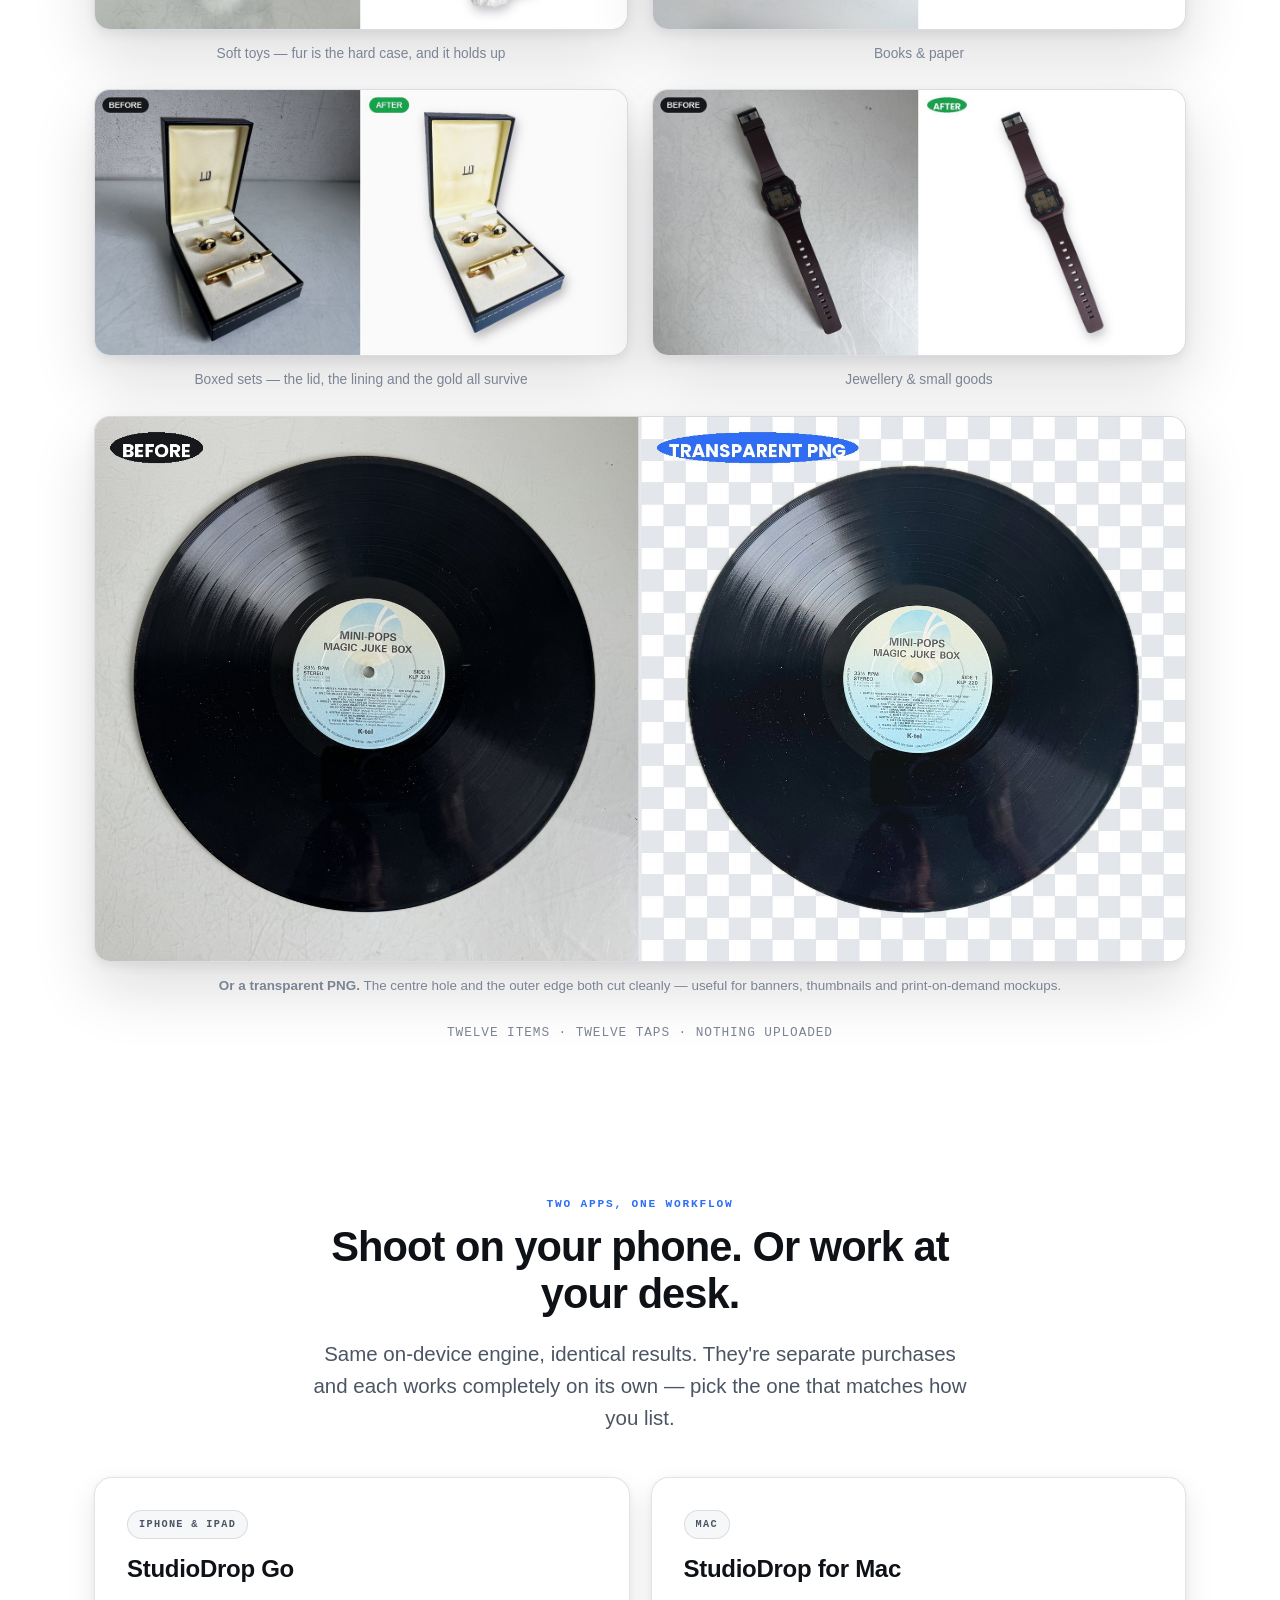
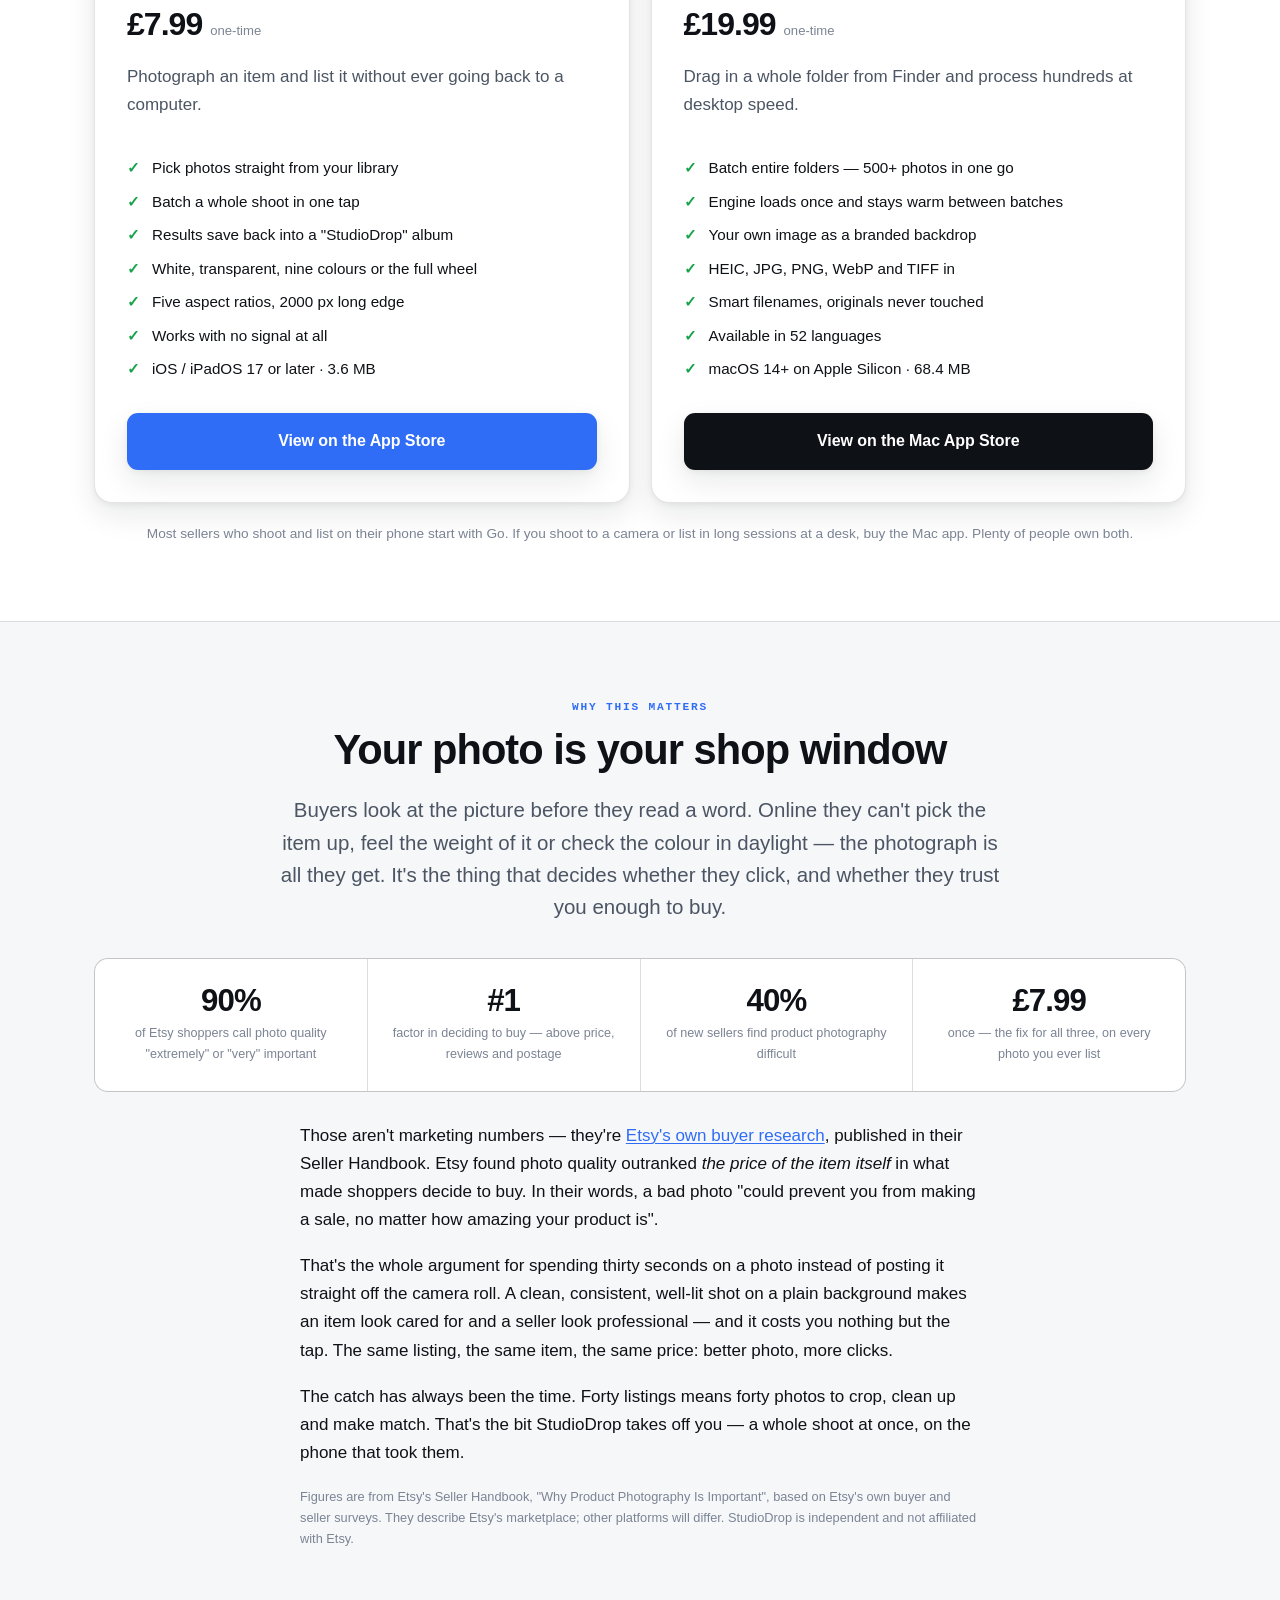
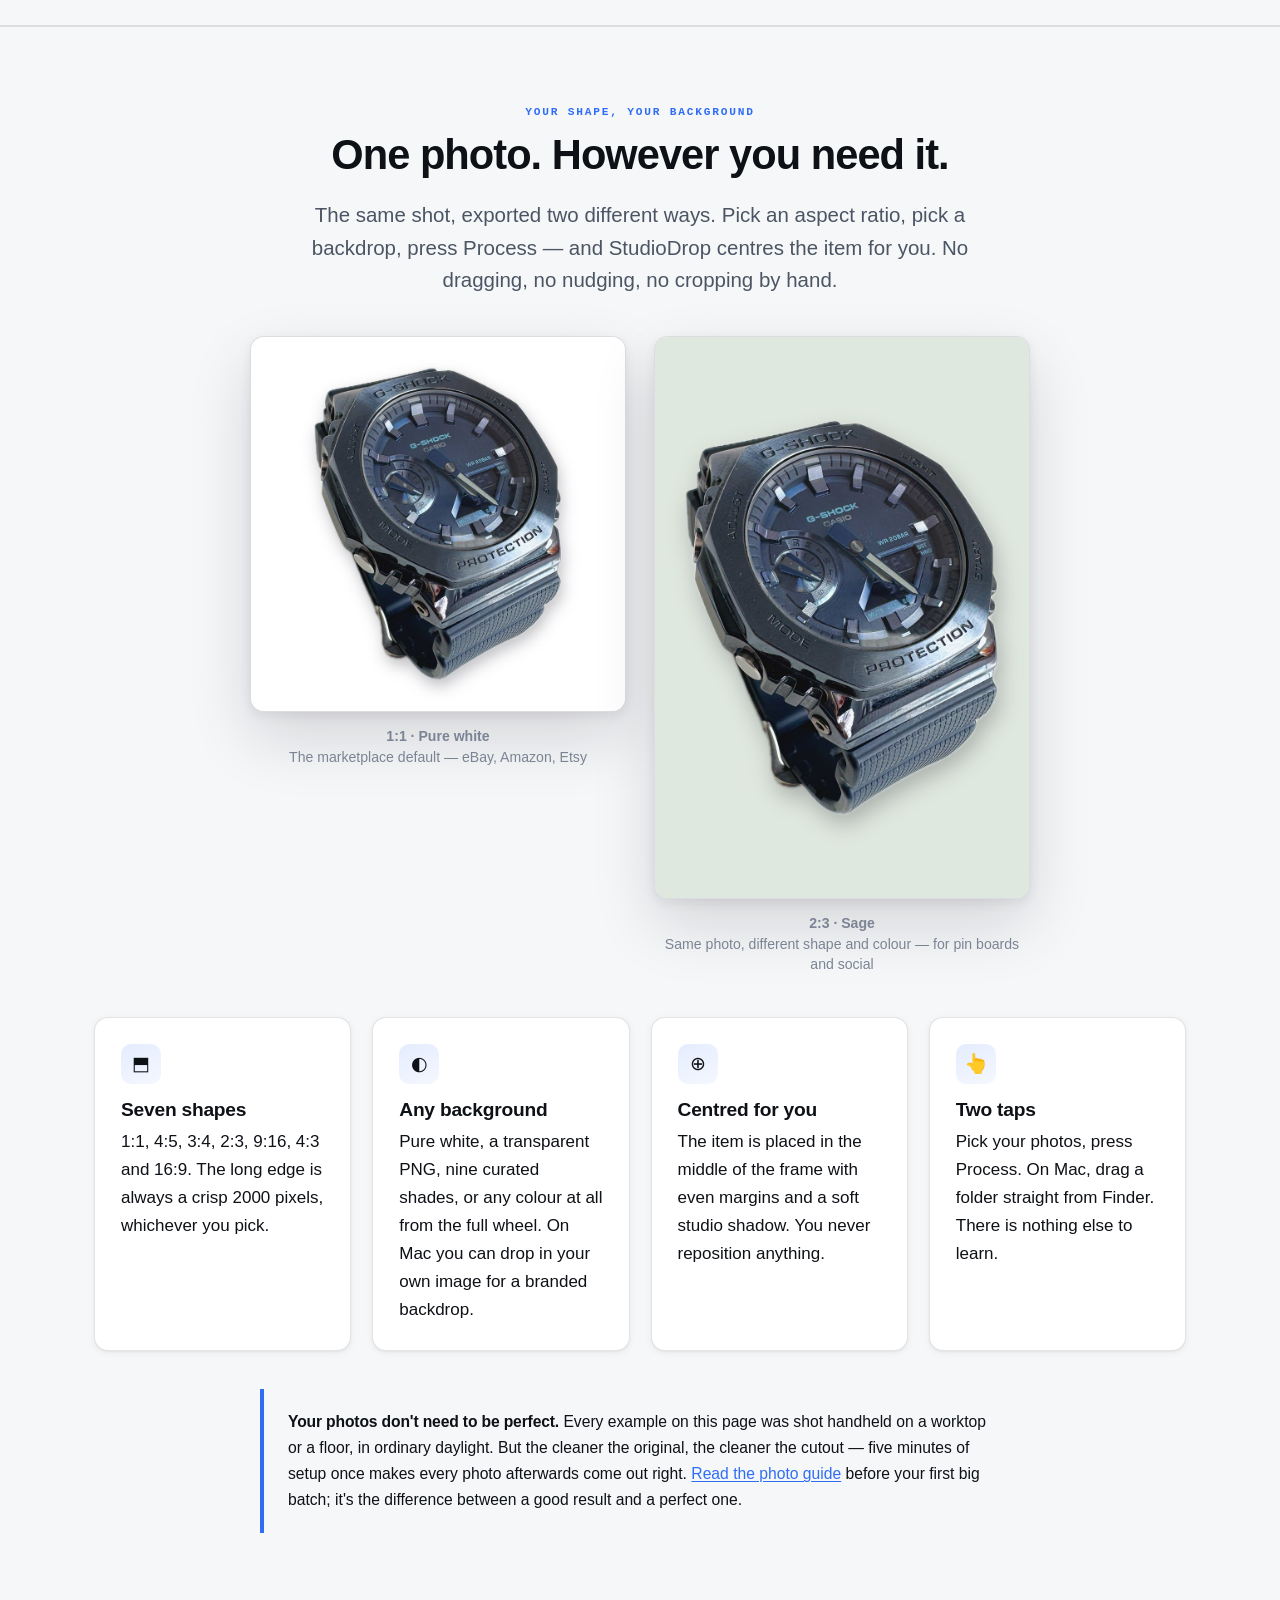
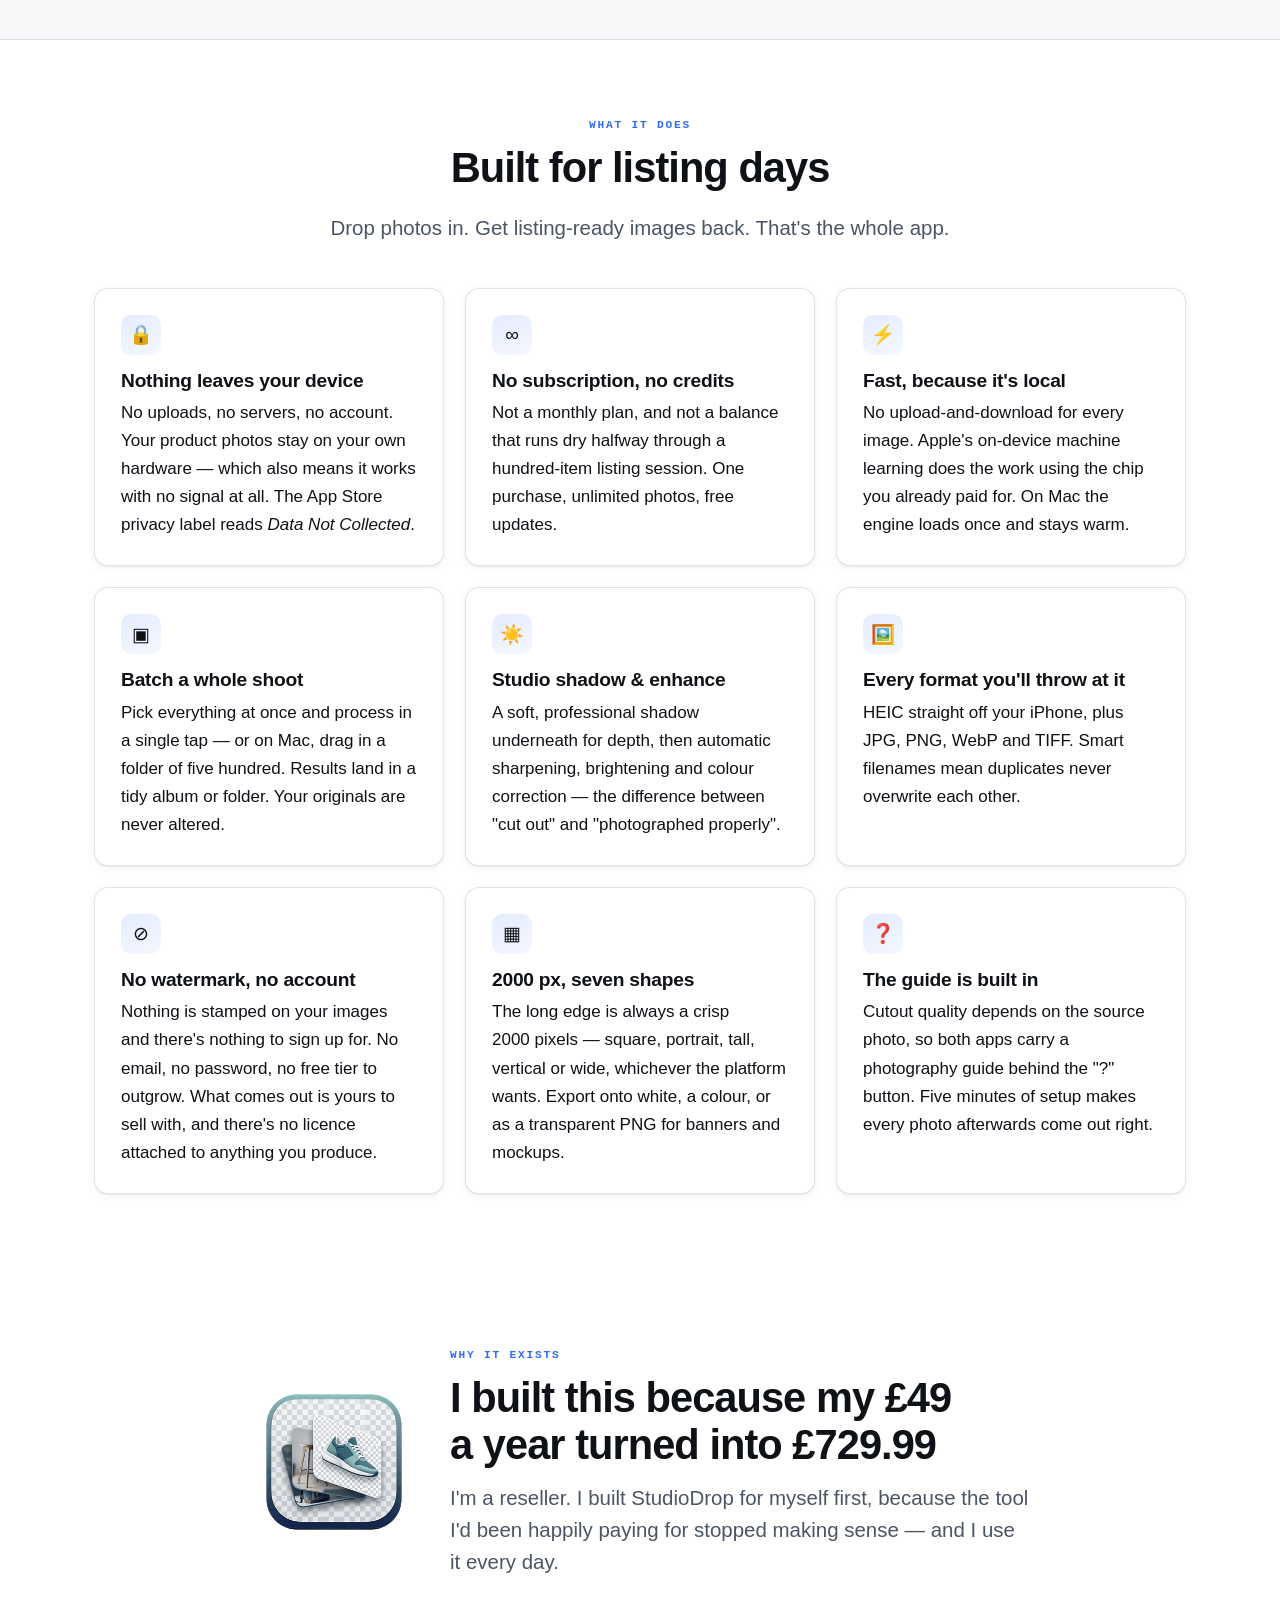
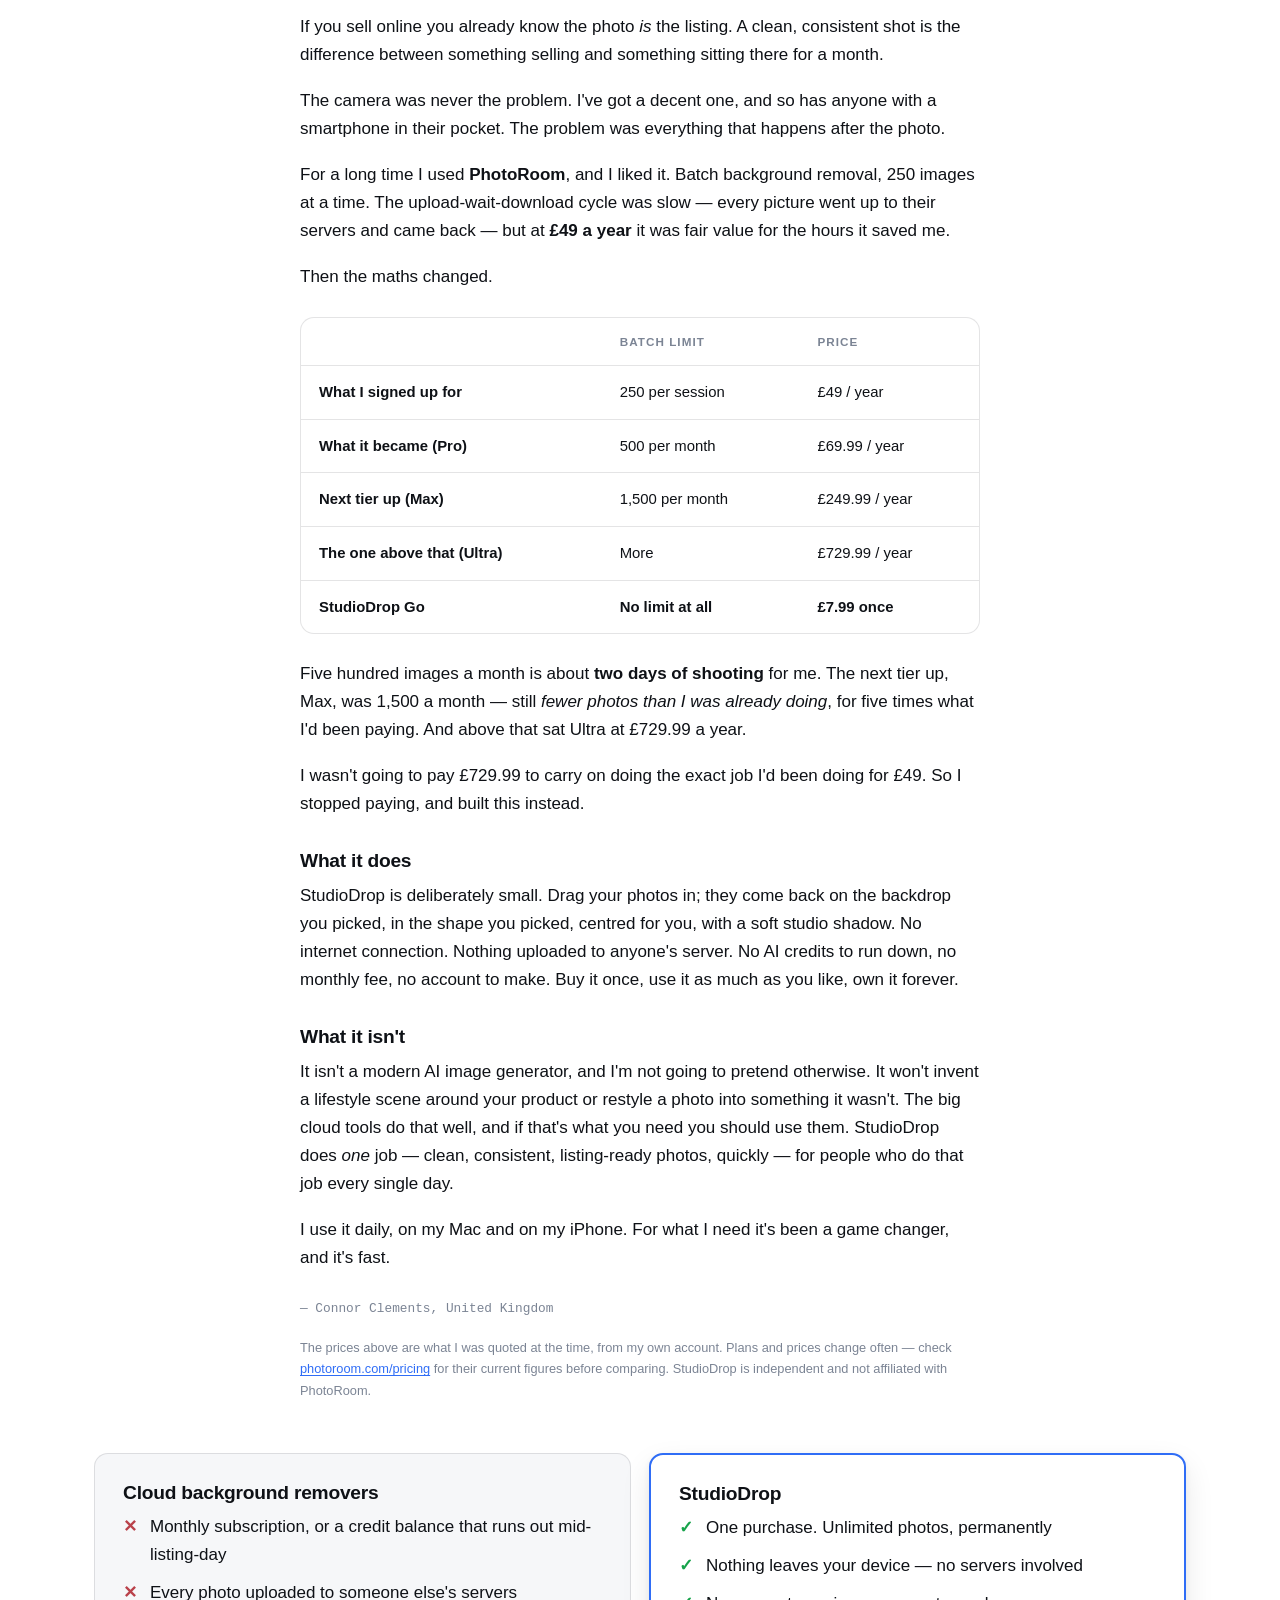
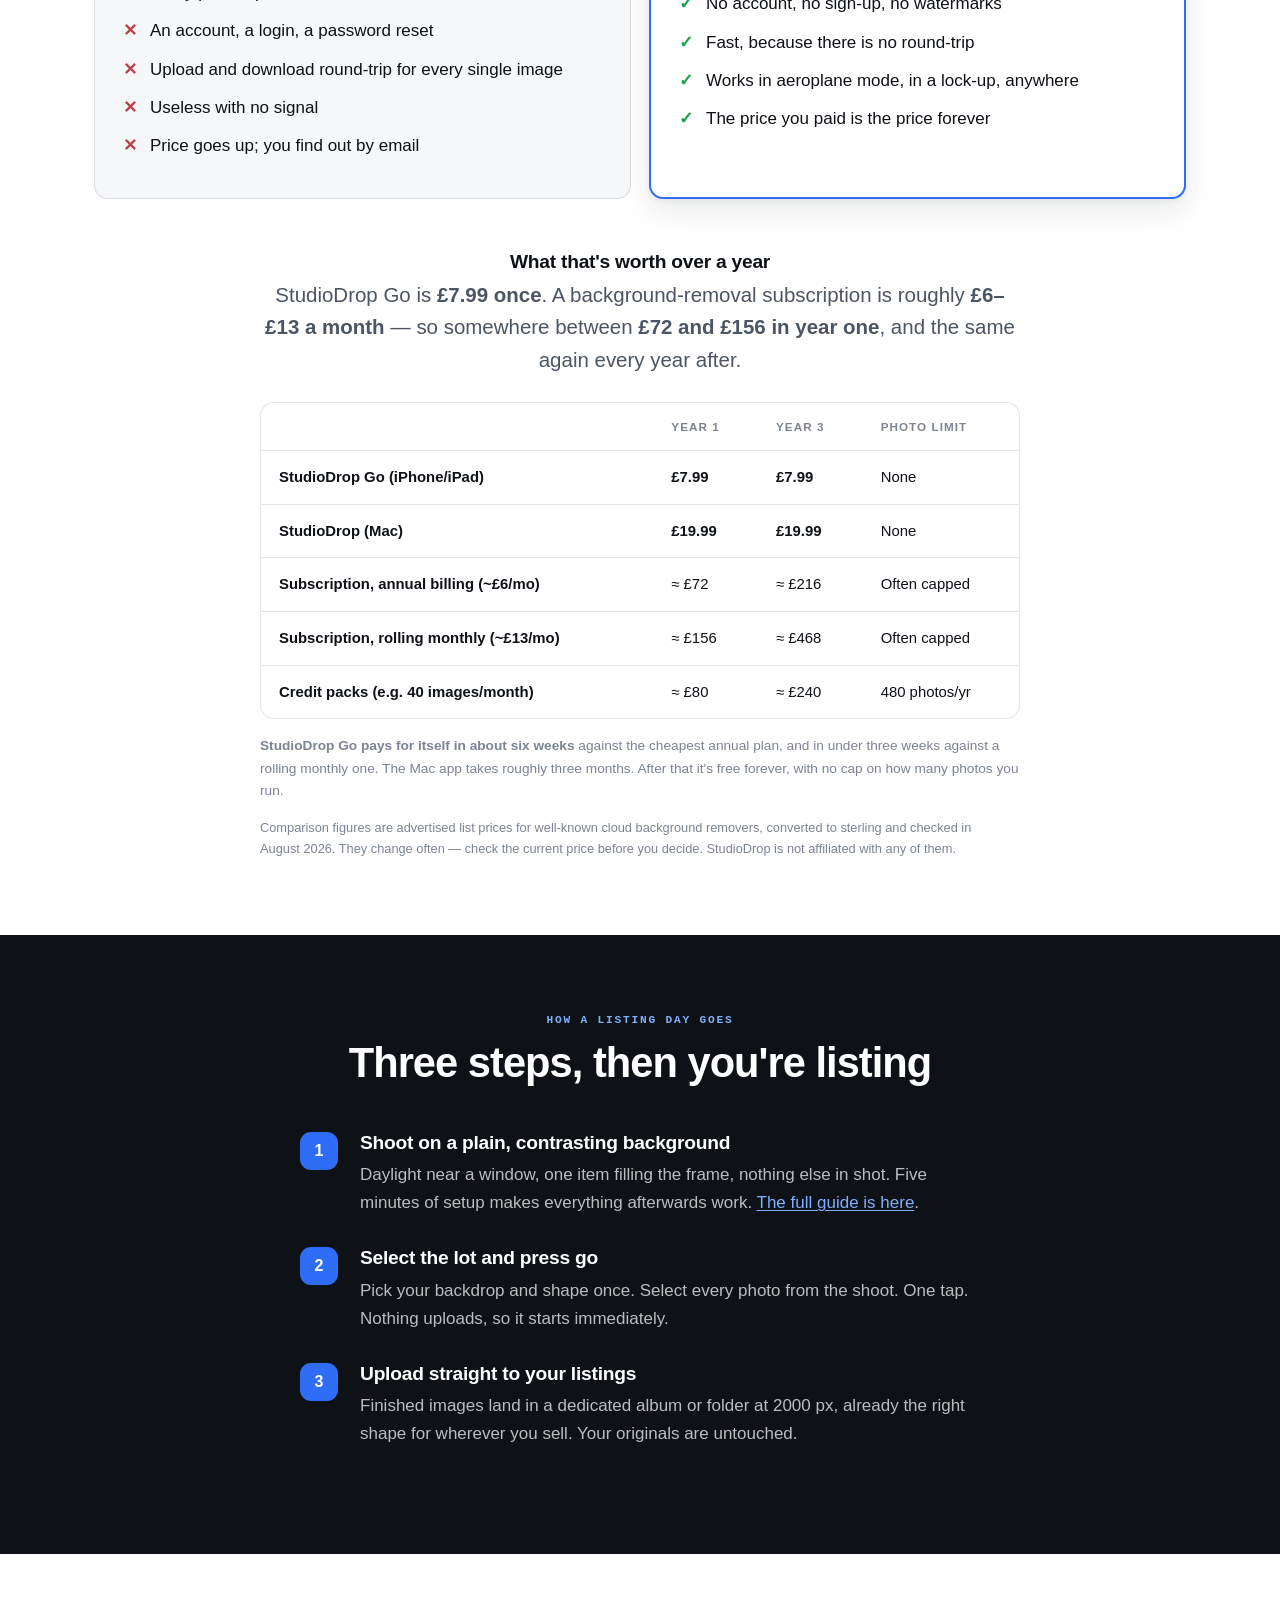
==== commit f883af8c: "Reorder: demos and buy section above the fold" ====
--- a/index.html
+++ b/index.html
@@ -259,6 +259,239 @@
   </div>
 </section>
 
+<!-- ============================ SCREENSHOTS ============================ -->
+<section>
+  <div class="wrap">
+    <div class="center" style="max-width:600px;margin:0 auto 36px">
+      <p class="eyebrow">In the app</p>
+      <h2>Nothing you don't need</h2>
+      <p class="lede">Two apps, the same three decisions: what you're processing,
+      what backdrop, what shape. Then it gets out of your way.</p>
+    </div>
+
+    <div class="video-wrap">
+      <video poster="shots/go-demo-poster.jpg" width="720" height="1280"
+             muted loop playsinline controls preload="none" data-play-in-view
+             aria-label="Screen recording of StudioDrop Go on iPhone: thirty-three photos selected from the library, processed in one tap, and saved back into a StudioDrop album">
+        <source src="shots/go-demo.mp4" type="video/mp4">
+      </video>
+    </div>
+    <p class="shot-caption">33 photos · one tap · saved straight back to your library — real time, no cuts</p>
+
+    <p class="strip-label" style="margin-top:46px">On iPhone &amp; iPad — £7.99</p>
+    <div class="shot-strip shot-strip-4">
+      <div class="shot-frame">
+        <img src="shots/app-empty.jpg" width="760" height="1559" loading="lazy"
+             alt="StudioDrop Go on iPhone: the empty state, with aspect ratio and backdrop pickers ready"
+             onerror="this.style.display='none';this.nextElementSibling.hidden=false">
+        <div class="shot-placeholder" hidden>shots/app-empty.jpg</div>
+      </div>
+      <div class="shot-frame">
+        <img src="shots/app-picker.jpg" width="760" height="1406" loading="lazy"
+             alt="Selecting a whole shoot at once from the iPhone photo library"
+             onerror="this.style.display='none';this.nextElementSibling.hidden=false">
+        <div class="shot-placeholder" hidden>shots/app-picker.jpg</div>
+      </div>
+      <div class="shot-frame">
+        <img src="shots/app-queue.jpg" width="760" height="1549" loading="lazy"
+             alt="Nine photos queued in StudioDrop Go, waiting to be processed"
+             onerror="this.style.display='none';this.nextElementSibling.hidden=false">
+        <div class="shot-placeholder" hidden>shots/app-queue.jpg</div>
+      </div>
+      <div class="shot-frame">
+        <img src="shots/app-done.jpg" width="760" height="1554" loading="lazy"
+             alt="Six of ten photos processed and marked Done in StudioDrop Go"
+             onerror="this.style.display='none';this.nextElementSibling.hidden=false">
+        <div class="shot-placeholder" hidden>shots/app-done.jpg</div>
+      </div>
+    </div>
+    <p class="shot-caption">Pick a shoot &rarr; choose backdrop and shape &rarr; Process</p>
+
+    <p class="strip-label" style="margin-top:46px">On Mac — £19.99 · the volume tool</p>
+    <div class="video-wrap video-wide">
+      <video poster="shots/mac-demo-poster.jpg" width="1280" height="720"
+             muted loop playsinline controls preload="none"
+             aria-label="Screen recording of StudioDrop for Mac: a folder of thirty-three photos dragged in from Finder and processed in one batch, with each file marked Done">
+        <source src="shots/mac-demo.mp4" type="video/mp4">
+      </video>
+    </div>
+    <p class="shot-caption">33 HEIC files straight from a folder · one batch · real time, no cuts</p>
+
+    <div class="shot-strip shot-strip-2" style="margin-top:34px">
+      <figure class="shot-frame shot-cap">
+        <img src="shots/mac2-empty.jpg" width="1200" height="900" loading="lazy"
+             alt="StudioDrop for Mac: the empty window, ready for a folder to be dragged in from Finder">
+        <figcaption>Drag a folder straight in — HEIC, JPG, PNG, WebP and TIFF</figcaption>
+      </figure>
+      <figure class="shot-frame shot-cap">
+        <img src="shots/mac2-folder.jpg" width="1200" height="900" loading="lazy"
+             alt="Choosing a folder of unedited photos from Finder inside StudioDrop for Mac">
+        <figcaption>Point it at a whole shoot, or pick individual files</figcaption>
+      </figure>
+      <figure class="shot-frame shot-cap">
+        <img src="shots/mac2-queue.jpg" width="1200" height="900" loading="lazy"
+             alt="Seventeen photos queued and waiting in StudioDrop for Mac, with aspect ratio and backdrop chosen">
+        <figcaption>Seventeen photos queued. Set backdrop and shape once, for all of them</figcaption>
+      </figure>
+      <figure class="shot-frame shot-cap">
+        <img src="shots/mac2-done.jpg" width="1200" height="900" loading="lazy"
+             alt="All seventeen photos processed and marked Done, with a link to open the output folder in Finder">
+        <figcaption>All seventeen done, straight into a folder you can open in Finder</figcaption>
+      </figure>
+    </div>
+    <p class="shot-caption">Drop a folder &rarr; choose backdrop and shape &rarr; Process &rarr; open in Finder</p>
+    <p class="center" style="margin-top:20px">
+      <a class="btn btn-accent" href="/mac.html">More about the Mac app</a>
+    </p>
+  </div>
+</section>
+
+<!-- ============================ PROOF ============================ -->
+<section id="proof">
+  <div class="wrap">
+    <div class="center" style="max-width:680px;margin:0 auto 38px">
+      <p class="eyebrow">Real items, real results</p>
+      <h2>Photographed at home. One tap later.</h2>
+      <p class="lede">
+        Every pair below is an actual item shot on a kitchen worktop or a wooden floor,
+        then processed on the phone that took it. No studio, no lightbox, no retouching,
+        nothing uploaded.
+      </p>
+    </div>
+
+    <figure class="proof proof-hero">
+      <img src="shots/ba-3.jpg?v=2" width="2006" height="1000" fetchpriority="high"
+           alt="A Tommy Hilfiger striped rugby shirt photographed on a wooden floor, and the same photo after StudioDrop: background removed and the shirt placed on pure white">
+      <figcaption><strong>Clothing on a wooden floor.</strong> The grain, the shadows and the colour cast all go.</figcaption>
+    </figure>
+
+    <div class="ba-grid">
+      <figure class="proof">
+        <img src="shots/ba-1.jpg" width="2006" height="1000" loading="lazy"
+             alt="A Canon compact camera on a concrete worktop, and the same photo cut out onto pure white">
+        <figcaption>Cameras &amp; electronics</figcaption>
+      </figure>
+      <figure class="proof">
+        <img src="shots/ba-8.jpg" width="2006" height="1000" loading="lazy"
+             alt="The rear of a Canon PowerShot showing its screen, before and after background removal">
+        <figcaption>Second angles — every photo in the listing, not just the first</figcaption>
+      </figure>
+      <figure class="proof">
+        <img src="shots/ba-2.jpg" width="2006" height="1000" loading="lazy"
+             alt="A Minolta 50mm lens on a concrete worktop, and the same photo cut out onto pure white">
+        <figcaption>Lenses &amp; small dark items</figcaption>
+      </figure>
+      <figure class="proof">
+        <img src="shots/ba-9.jpg" width="2006" height="1000" loading="lazy"
+             alt="A Casio G-Shock watch on a concrete worktop, and the same photo cut out onto pure white">
+        <figcaption>Watches — glare, chrome and a busy dial</figcaption>
+      </figure>
+      <figure class="proof">
+        <img src="shots/ba-10.jpg" width="2006" height="1000" loading="lazy"
+             alt="A G-Shock watch strap curled open, before and after background removal, showing the gap inside the strap cut out cleanly">
+        <figcaption>Open shapes — note the gap inside the strap</figcaption>
+      </figure>
+      <figure class="proof">
+        <img src="shots/ba-5.jpg" width="2006" height="1000" loading="lazy"
+             alt="A pair of Staffordshire ceramic dogs on a concrete worktop, and the same photo cut out onto pure white">
+        <figcaption>Antiques &amp; ceramics — pale items on a pale surface</figcaption>
+      </figure>
+      <figure class="proof">
+        <img src="shots/ba-4.jpg?v=2" width="2006" height="1000" loading="lazy"
+             alt="A black and white soft toy cat holding a rose, and the same photo cut out onto pure white">
+        <figcaption>Soft toys — fur is the hard case, and it holds up</figcaption>
+      </figure>
+      <figure class="proof">
+        <img src="shots/ba-7.jpg?v=2" width="2006" height="1000" loading="lazy"
+             alt="An open hardback book on a concrete worktop, and the same photo cut out onto pure white">
+        <figcaption>Books &amp; paper</figcaption>
+      </figure>
+      <figure class="proof">
+        <img src="shots/ba-11.jpg" width="2006" height="1000" loading="lazy"
+             alt="A boxed Dunhill cufflinks and tie pin set photographed on a concrete worktop, and the same photo cut out onto pure white">
+        <figcaption>Boxed sets — the lid, the lining and the gold all survive</figcaption>
+      </figure>
+      <figure class="proof">
+        <img src="shots/ba-6.jpg?v=2" width="2006" height="1000" loading="lazy"
+             alt="A Casio digital watch with a brown strap, and the same photo cut out onto pure white">
+        <figcaption>Jewellery &amp; small goods</figcaption>
+      </figure>
+    </div>
+
+    <figure class="proof" style="margin-top:26px">
+      <img src="shots/ba-transparent.jpg" width="2006" height="1000" loading="lazy"
+           alt="A vinyl LP photographed on a concrete worktop, and the same record exported as a transparent PNG shown on a checkerboard">
+      <figcaption><strong>Or a transparent PNG.</strong> The centre hole and the outer edge both cut cleanly — useful for banners, thumbnails and print-on-demand mockups.</figcaption>
+    </figure>
+
+    <p class="shot-caption" style="margin-top:26px">Twelve items · twelve taps · nothing uploaded</p>
+  </div>
+</section>
+
+<!-- ============================ APPS ============================ -->
+<section id="apps">
+  <div class="wrap">
+    <div class="center" style="max-width:660px;margin:0 auto 42px">
+      <p class="eyebrow">Two apps, one workflow</p>
+      <h2>Shoot on your phone. Or work at your desk.</h2>
+      <p class="lede">
+        Same on-device engine, identical results. They're separate purchases and
+        each works completely on its own — pick the one that matches how you list.
+      </p>
+    </div>
+
+    <div class="grid grid-2">
+      <div class="app-card">
+        <span class="badge">iPhone &amp; iPad</span>
+        <h3 style="font-size:1.5rem">StudioDrop Go</h3>
+        <div class="app-price">£7.99 <small>one-time</small></div>
+        <p style="color:var(--ink-soft);margin-top:10px">
+          Photograph an item and list it without ever going back to a computer.
+        </p>
+        <ul>
+          <li>Pick photos straight from your library</li>
+          <li>Batch a whole shoot in one tap</li>
+          <li>Results save back into a "StudioDrop" album</li>
+          <li>White, transparent, nine colours or the full wheel</li>
+          <li>Five aspect ratios, 2000&nbsp;px long edge</li>
+          <li>Works with no signal at all</li>
+          <li>iOS / iPadOS 17 or later · 3.6 MB</li>
+        </ul>
+        <a class="btn btn-accent" href="https://apps.apple.com/gb/app/studiodrop-go/id6793896217">
+          View on the App&nbsp;Store
+        </a>
+      </div>
+
+      <div class="app-card">
+        <span class="badge">Mac</span>
+        <h3 style="font-size:1.5rem">StudioDrop for Mac</h3>
+        <div class="app-price">£19.99 <small>one-time</small></div>
+        <p style="color:var(--ink-soft);margin-top:10px">
+          Drag in a whole folder from Finder and process hundreds at desktop speed.
+        </p>
+        <ul>
+          <li>Batch entire folders — 500+ photos in one go</li>
+          <li>Engine loads once and stays warm between batches</li>
+          <li>Your own image as a branded backdrop</li>
+          <li>HEIC, JPG, PNG, WebP and TIFF in</li>
+          <li>Smart filenames, originals never touched</li>
+          <li>Available in 52 languages</li>
+          <li>macOS 14+ on Apple Silicon · 68.4 MB</li>
+        </ul>
+        <a class="btn" href="https://apps.apple.com/gb/app/studiodrop/id6787174883">
+          View on the Mac App&nbsp;Store
+        </a>
+      </div>
+    </div>
+
+    <p class="btn-note center" style="margin-top:20px">
+      Most sellers who shoot and list on their phone start with Go.
+      If you shoot to a camera or list in long sessions at a desk, buy the Mac app.
+      Plenty of people own both.
+    </p>
+  </div>
+</section>
+
 <!-- ======================= WHY PHOTOS MATTER ======================= -->
 <section id="why-photos" class="band">
   <div class="wrap">
@@ -310,88 +543,6 @@
   </div>
 </section>
 
-<!-- ============================ PROOF ============================ -->
-<section id="proof">
-  <div class="wrap">
-    <div class="center" style="max-width:680px;margin:0 auto 38px">
-      <p class="eyebrow">Real items, real results</p>
-      <h2>Photographed at home. One tap later.</h2>
-      <p class="lede">
-        Every pair below is an actual item shot on a kitchen worktop or a wooden floor,
-        then processed on the phone that took it. No studio, no lightbox, no retouching,
-        nothing uploaded.
-      </p>
-    </div>
-
-    <figure class="proof proof-hero">
-      <img src="shots/ba-3.jpg?v=2" width="2006" height="1000" fetchpriority="high"
-           alt="A Tommy Hilfiger striped rugby shirt photographed on a wooden floor, and the same photo after StudioDrop: background removed and the shirt placed on pure white">
-      <figcaption><strong>Clothing on a wooden floor.</strong> The grain, the shadows and the colour cast all go.</figcaption>
-    </figure>
-
-    <div class="ba-grid">
-      <figure class="proof">
-        <img src="shots/ba-1.jpg" width="2006" height="1000" loading="lazy"
-             alt="A Canon compact camera on a concrete worktop, and the same photo cut out onto pure white">
-        <figcaption>Cameras &amp; electronics</figcaption>
-      </figure>
-      <figure class="proof">
-        <img src="shots/ba-8.jpg" width="2006" height="1000" loading="lazy"
-             alt="The rear of a Canon PowerShot showing its screen, before and after background removal">
-        <figcaption>Second angles — every photo in the listing, not just the first</figcaption>
-      </figure>
-      <figure class="proof">
-        <img src="shots/ba-2.jpg" width="2006" height="1000" loading="lazy"
-             alt="A Minolta 50mm lens on a concrete worktop, and the same photo cut out onto pure white">
-        <figcaption>Lenses &amp; small dark items</figcaption>
-      </figure>
-      <figure class="proof">
-        <img src="shots/ba-9.jpg" width="2006" height="1000" loading="lazy"
-             alt="A Casio G-Shock watch on a concrete worktop, and the same photo cut out onto pure white">
-        <figcaption>Watches — glare, chrome and a busy dial</figcaption>
-      </figure>
-      <figure class="proof">
-        <img src="shots/ba-10.jpg" width="2006" height="1000" loading="lazy"
-             alt="A G-Shock watch strap curled open, before and after background removal, showing the gap inside the strap cut out cleanly">
-        <figcaption>Open shapes — note the gap inside the strap</figcaption>
-      </figure>
-      <figure class="proof">
-        <img src="shots/ba-5.jpg" width="2006" height="1000" loading="lazy"
-             alt="A pair of Staffordshire ceramic dogs on a concrete worktop, and the same photo cut out onto pure white">
-        <figcaption>Antiques &amp; ceramics — pale items on a pale surface</figcaption>
-      </figure>
-      <figure class="proof">
-        <img src="shots/ba-4.jpg?v=2" width="2006" height="1000" loading="lazy"
-             alt="A black and white soft toy cat holding a rose, and the same photo cut out onto pure white">
-        <figcaption>Soft toys — fur is the hard case, and it holds up</figcaption>
-      </figure>
-      <figure class="proof">
-        <img src="shots/ba-7.jpg?v=2" width="2006" height="1000" loading="lazy"
-             alt="An open hardback book on a concrete worktop, and the same photo cut out onto pure white">
-        <figcaption>Books &amp; paper</figcaption>
-      </figure>
-      <figure class="proof">
-        <img src="shots/ba-11.jpg" width="2006" height="1000" loading="lazy"
-             alt="A boxed Dunhill cufflinks and tie pin set photographed on a concrete worktop, and the same photo cut out onto pure white">
-        <figcaption>Boxed sets — the lid, the lining and the gold all survive</figcaption>
-      </figure>
-      <figure class="proof">
-        <img src="shots/ba-6.jpg?v=2" width="2006" height="1000" loading="lazy"
-             alt="A Casio digital watch with a brown strap, and the same photo cut out onto pure white">
-        <figcaption>Jewellery &amp; small goods</figcaption>
-      </figure>
-    </div>
-
-    <figure class="proof" style="margin-top:26px">
-      <img src="shots/ba-transparent.jpg" width="2006" height="1000" loading="lazy"
-           alt="A vinyl LP photographed on a concrete worktop, and the same record exported as a transparent PNG shown on a checkerboard">
-      <figcaption><strong>Or a transparent PNG.</strong> The centre hole and the outer edge both cut cleanly — useful for banners, thumbnails and print-on-demand mockups.</figcaption>
-    </figure>
-
-    <p class="shot-caption" style="margin-top:26px">Twelve items · twelve taps · nothing uploaded</p>
-  </div>
-</section>
-
 <!-- ============================ FLEXIBILITY ============================ -->
 <section id="flexible" class="band">
   <div class="wrap">
@@ -451,6 +602,81 @@
       original, the cleaner the cutout — five minutes of setup once makes every photo
       afterwards come out right. <a href="/photo-guide.html">Read the photo guide</a> before
       your first big batch; it's the difference between a good result and a perfect one.</p>
+    </div>
+  </div>
+</section>
+
+<!-- ============================ FEATURES ============================ -->
+<section id="features">
+  <div class="wrap">
+    <div class="center" style="max-width:660px;margin:0 auto 44px">
+      <p class="eyebrow">What it does</p>
+      <h2>Built for listing days</h2>
+      <p class="lede">Drop photos in. Get listing-ready images back. That's the whole app.</p>
+    </div>
+
+    <div class="grid grid-3">
+      <div class="card">
+        <div class="card-icon">🔒</div>
+        <h3>Nothing leaves your device</h3>
+        <p>No uploads, no servers, no account. Your product photos stay on your own
+        hardware — which also means it works with no signal at all. The App&nbsp;Store
+        privacy label reads <em>Data Not Collected</em>.</p>
+      </div>
+      <div class="card">
+        <div class="card-icon">∞</div>
+        <h3>No subscription, no credits</h3>
+        <p>Not a monthly plan, and not a balance that runs dry halfway through a
+        hundred-item listing session. One purchase, unlimited photos, free updates.</p>
+      </div>
+      <div class="card">
+        <div class="card-icon">⚡</div>
+        <h3>Fast, because it's local</h3>
+        <p>No upload-and-download for every image. Apple's on-device machine learning
+        does the work using the chip you already paid for. On Mac the engine loads once
+        and stays warm.</p>
+      </div>
+      <div class="card">
+        <div class="card-icon">▣</div>
+        <h3>Batch a whole shoot</h3>
+        <p>Pick everything at once and process in a single tap — or on Mac, drag in a
+        folder of five hundred. Results land in a tidy album or folder. Your originals
+        are never altered.</p>
+      </div>
+      <div class="card">
+        <div class="card-icon">☀️</div>
+        <h3>Studio shadow &amp; enhance</h3>
+        <p>A soft, professional shadow underneath for depth, then automatic sharpening,
+        brightening and colour correction — the difference between "cut out" and
+        "photographed properly".</p>
+      </div>
+      <div class="card">
+        <div class="card-icon">🖼️</div>
+        <h3>Every format you'll throw at it</h3>
+        <p>HEIC straight off your iPhone, plus JPG, PNG, WebP and TIFF. Smart filenames
+        mean duplicates never overwrite each other.</p>
+      </div>
+      <div class="card">
+        <div class="card-icon">⊘</div>
+        <h3>No watermark, no account</h3>
+        <p>Nothing is stamped on your images and there's nothing to sign up for. No email,
+        no password, no free tier to outgrow. What comes out is yours to sell with, and
+        there's no licence attached to anything you produce.</p>
+      </div>
+      <div class="card">
+        <div class="card-icon">▦</div>
+        <h3>2000 px, seven shapes</h3>
+        <p>The long edge is always a crisp 2000&nbsp;pixels — square, portrait, tall,
+        vertical or wide, whichever the platform wants. Export onto white, a colour, or
+        as a transparent PNG for banners and mockups.</p>
+      </div>
+      <div class="card">
+        <div class="card-icon">❓</div>
+        <h3>The guide is built in</h3>
+        <p>Cutout quality depends on the source photo, so both apps carry a photography
+        guide behind the "?" button. Five minutes of setup makes every photo afterwards
+        come out right.</p>
+      </div>
     </div>
   </div>
 </section>
@@ -630,145 +856,6 @@
   </div>
 </section>
 
-<!-- ============================ FEATURES ============================ -->
-<section id="features">
-  <div class="wrap">
-    <div class="center" style="max-width:660px;margin:0 auto 44px">
-      <p class="eyebrow">What it does</p>
-      <h2>Built for listing days</h2>
-      <p class="lede">Drop photos in. Get listing-ready images back. That's the whole app.</p>
-    </div>
-
-    <div class="grid grid-3">
-      <div class="card">
-        <div class="card-icon">🔒</div>
-        <h3>Nothing leaves your device</h3>
-        <p>No uploads, no servers, no account. Your product photos stay on your own
-        hardware — which also means it works with no signal at all. The App&nbsp;Store
-        privacy label reads <em>Data Not Collected</em>.</p>
-      </div>
-      <div class="card">
-        <div class="card-icon">∞</div>
-        <h3>No subscription, no credits</h3>
-        <p>Not a monthly plan, and not a balance that runs dry halfway through a
-        hundred-item listing session. One purchase, unlimited photos, free updates.</p>
-      </div>
-      <div class="card">
-        <div class="card-icon">⚡</div>
-        <h3>Fast, because it's local</h3>
-        <p>No upload-and-download for every image. Apple's on-device machine learning
-        does the work using the chip you already paid for. On Mac the engine loads once
-        and stays warm.</p>
-      </div>
-      <div class="card">
-        <div class="card-icon">▣</div>
-        <h3>Batch a whole shoot</h3>
-        <p>Pick everything at once and process in a single tap — or on Mac, drag in a
-        folder of five hundred. Results land in a tidy album or folder. Your originals
-        are never altered.</p>
-      </div>
-      <div class="card">
-        <div class="card-icon">☀️</div>
-        <h3>Studio shadow &amp; enhance</h3>
-        <p>A soft, professional shadow underneath for depth, then automatic sharpening,
-        brightening and colour correction — the difference between "cut out" and
-        "photographed properly".</p>
-      </div>
-      <div class="card">
-        <div class="card-icon">🖼️</div>
-        <h3>Every format you'll throw at it</h3>
-        <p>HEIC straight off your iPhone, plus JPG, PNG, WebP and TIFF. Smart filenames
-        mean duplicates never overwrite each other.</p>
-      </div>
-      <div class="card">
-        <div class="card-icon">⊘</div>
-        <h3>No watermark, no account</h3>
-        <p>Nothing is stamped on your images and there's nothing to sign up for. No email,
-        no password, no free tier to outgrow. What comes out is yours to sell with, and
-        there's no licence attached to anything you produce.</p>
-      </div>
-      <div class="card">
-        <div class="card-icon">▦</div>
-        <h3>2000 px, seven shapes</h3>
-        <p>The long edge is always a crisp 2000&nbsp;pixels — square, portrait, tall,
-        vertical or wide, whichever the platform wants. Export onto white, a colour, or
-        as a transparent PNG for banners and mockups.</p>
-      </div>
-      <div class="card">
-        <div class="card-icon">❓</div>
-        <h3>The guide is built in</h3>
-        <p>Cutout quality depends on the source photo, so both apps carry a photography
-        guide behind the "?" button. Five minutes of setup makes every photo afterwards
-        come out right.</p>
-      </div>
-    </div>
-  </div>
-</section>
-
-<!-- ============================ APPS ============================ -->
-<section id="apps">
-  <div class="wrap">
-    <div class="center" style="max-width:660px;margin:0 auto 42px">
-      <p class="eyebrow">Two apps, one workflow</p>
-      <h2>Shoot on your phone. Or work at your desk.</h2>
-      <p class="lede">
-        Same on-device engine, identical results. They're separate purchases and
-        each works completely on its own — pick the one that matches how you list.
-      </p>
-    </div>
-
-    <div class="grid grid-2">
-      <div class="app-card">
-        <span class="badge">iPhone &amp; iPad</span>
-        <h3 style="font-size:1.5rem">StudioDrop Go</h3>
-        <div class="app-price">£7.99 <small>one-time</small></div>
-        <p style="color:var(--ink-soft);margin-top:10px">
-          Photograph an item and list it without ever going back to a computer.
-        </p>
-        <ul>
-          <li>Pick photos straight from your library</li>
-          <li>Batch a whole shoot in one tap</li>
-          <li>Results save back into a "StudioDrop" album</li>
-          <li>White, transparent, nine colours or the full wheel</li>
-          <li>Five aspect ratios, 2000&nbsp;px long edge</li>
-          <li>Works with no signal at all</li>
-          <li>iOS / iPadOS 17 or later · 3.6 MB</li>
-        </ul>
-        <a class="btn btn-accent" href="https://apps.apple.com/gb/app/studiodrop-go/id6793896217">
-          View on the App&nbsp;Store
-        </a>
-      </div>
-
-      <div class="app-card">
-        <span class="badge">Mac</span>
-        <h3 style="font-size:1.5rem">StudioDrop for Mac</h3>
-        <div class="app-price">£19.99 <small>one-time</small></div>
-        <p style="color:var(--ink-soft);margin-top:10px">
-          Drag in a whole folder from Finder and process hundreds at desktop speed.
-        </p>
-        <ul>
-          <li>Batch entire folders — 500+ photos in one go</li>
-          <li>Engine loads once and stays warm between batches</li>
-          <li>Your own image as a branded backdrop</li>
-          <li>HEIC, JPG, PNG, WebP and TIFF in</li>
-          <li>Smart filenames, originals never touched</li>
-          <li>Available in 52 languages</li>
-          <li>macOS 14+ on Apple Silicon · 68.4 MB</li>
-        </ul>
-        <a class="btn" href="https://apps.apple.com/gb/app/studiodrop/id6787174883">
-          View on the Mac App&nbsp;Store
-        </a>
-      </div>
-    </div>
-
-    <p class="btn-note center" style="margin-top:20px">
-      Most sellers who shoot and list on their phone start with Go.
-      If you shoot to a camera or list in long sessions at a desk, buy the Mac app.
-      Plenty of people own both.
-    </p>
-  </div>
-</section>
-
 <!-- ============================ WORKFLOW ============================ -->
 <section class="band-dark">
   <div class="wrap">
@@ -891,93 +978,6 @@
   </div>
 </section>
 
-<!-- ============================ SCREENSHOTS ============================ -->
-<section>
-  <div class="wrap">
-    <div class="center" style="max-width:600px;margin:0 auto 36px">
-      <p class="eyebrow">In the app</p>
-      <h2>Nothing you don't need</h2>
-      <p class="lede">Two apps, the same three decisions: what you're processing,
-      what backdrop, what shape. Then it gets out of your way.</p>
-    </div>
-
-    <div class="video-wrap">
-      <video poster="shots/go-demo-poster.jpg" width="720" height="1280"
-             autoplay muted loop playsinline controls preload="metadata"
-             aria-label="Screen recording of StudioDrop Go on iPhone: thirty-three photos selected from the library, processed in one tap, and saved back into a StudioDrop album">
-        <source src="shots/go-demo.mp4" type="video/mp4">
-      </video>
-    </div>
-    <p class="shot-caption">33 photos · one tap · saved straight back to your library — real time, no cuts</p>
-
-    <p class="strip-label" style="margin-top:46px">On iPhone &amp; iPad — £7.99</p>
-    <div class="shot-strip shot-strip-4">
-      <div class="shot-frame">
-        <img src="shots/app-empty.jpg" width="760" height="1559" loading="lazy"
-             alt="StudioDrop Go on iPhone: the empty state, with aspect ratio and backdrop pickers ready"
-             onerror="this.style.display='none';this.nextElementSibling.hidden=false">
-        <div class="shot-placeholder" hidden>shots/app-empty.jpg</div>
-      </div>
-      <div class="shot-frame">
-        <img src="shots/app-picker.jpg" width="760" height="1406" loading="lazy"
-             alt="Selecting a whole shoot at once from the iPhone photo library"
-             onerror="this.style.display='none';this.nextElementSibling.hidden=false">
-        <div class="shot-placeholder" hidden>shots/app-picker.jpg</div>
-      </div>
-      <div class="shot-frame">
-        <img src="shots/app-queue.jpg" width="760" height="1549" loading="lazy"
-             alt="Nine photos queued in StudioDrop Go, waiting to be processed"
-             onerror="this.style.display='none';this.nextElementSibling.hidden=false">
-        <div class="shot-placeholder" hidden>shots/app-queue.jpg</div>
-      </div>
-      <div class="shot-frame">
-        <img src="shots/app-done.jpg" width="760" height="1554" loading="lazy"
-             alt="Six of ten photos processed and marked Done in StudioDrop Go"
-             onerror="this.style.display='none';this.nextElementSibling.hidden=false">
-        <div class="shot-placeholder" hidden>shots/app-done.jpg</div>
-      </div>
-    </div>
-    <p class="shot-caption">Pick a shoot &rarr; choose backdrop and shape &rarr; Process</p>
-
-    <p class="strip-label" style="margin-top:46px">On Mac — £19.99 · the volume tool</p>
-    <div class="video-wrap video-wide">
-      <video poster="shots/mac-demo-poster.jpg" width="1280" height="720"
-             muted loop playsinline controls preload="none"
-             aria-label="Screen recording of StudioDrop for Mac: a folder of thirty-three photos dragged in from Finder and processed in one batch, with each file marked Done">
-        <source src="shots/mac-demo.mp4" type="video/mp4">
-      </video>
-    </div>
-    <p class="shot-caption">33 HEIC files straight from a folder · one batch · real time, no cuts</p>
-
-    <div class="shot-strip shot-strip-2" style="margin-top:34px">
-      <figure class="shot-frame shot-cap">
-        <img src="shots/mac2-empty.jpg" width="1200" height="900" loading="lazy"
-             alt="StudioDrop for Mac: the empty window, ready for a folder to be dragged in from Finder">
-        <figcaption>Drag a folder straight in — HEIC, JPG, PNG, WebP and TIFF</figcaption>
-      </figure>
-      <figure class="shot-frame shot-cap">
-        <img src="shots/mac2-folder.jpg" width="1200" height="900" loading="lazy"
-             alt="Choosing a folder of unedited photos from Finder inside StudioDrop for Mac">
-        <figcaption>Point it at a whole shoot, or pick individual files</figcaption>
-      </figure>
-      <figure class="shot-frame shot-cap">
-        <img src="shots/mac2-queue.jpg" width="1200" height="900" loading="lazy"
-             alt="Seventeen photos queued and waiting in StudioDrop for Mac, with aspect ratio and backdrop chosen">
-        <figcaption>Seventeen photos queued. Set backdrop and shape once, for all of them</figcaption>
-      </figure>
-      <figure class="shot-frame shot-cap">
-        <img src="shots/mac2-done.jpg" width="1200" height="900" loading="lazy"
-             alt="All seventeen photos processed and marked Done, with a link to open the output folder in Finder">
-        <figcaption>All seventeen done, straight into a folder you can open in Finder</figcaption>
-      </figure>
-    </div>
-    <p class="shot-caption">Drop a folder &rarr; choose backdrop and shape &rarr; Process &rarr; open in Finder</p>
-    <p class="center" style="margin-top:20px">
-      <a class="btn btn-accent" href="/mac.html">More about the Mac app</a>
-    </p>
-  </div>
-</section>
-
 <!-- ============================ FAQ ============================ -->
 <section class="band">
   <div class="wrap-narrow">
@@ -1114,13 +1114,25 @@
 </footer>
 
 <script>
-/* Respect the OS "reduce motion" setting — don't loop the demo at people. */
+/* Play the demo only once it scrolls into view, so a 2 MB video never competes
+   with the hero image for bandwidth on first paint. Honours "reduce motion". */
 (function () {
-  if (!window.matchMedia) return;
-  if (!matchMedia('(prefers-reduced-motion: reduce)').matches) return;
-  document.querySelectorAll('.video-wrap video').forEach(function (v) {
-    v.autoplay = false; v.loop = false; try { v.pause(); } catch (e) {}
-  });
+  var vids = document.querySelectorAll('video[data-play-in-view]');
+  if (!vids.length) return;
+  var reduce = window.matchMedia && matchMedia('(prefers-reduced-motion: reduce)').matches;
+  if (reduce || !('IntersectionObserver' in window)) return;   // leave poster + controls
+  var io = new IntersectionObserver(function (entries) {
+    entries.forEach(function (e) {
+      var v = e.target;
+      if (e.isIntersecting) {
+        if (v.preload !== 'auto') v.preload = 'auto';
+        var p = v.play(); if (p && p.catch) p.catch(function () {});
+      } else if (!v.paused) {
+        v.pause();
+      }
+    });
+  }, { threshold: 0.25 });
+  vids.forEach(function (v) { io.observe(v); });
 })();
 </script>
 <script src="demo-backdrop.js?v=3"></script>
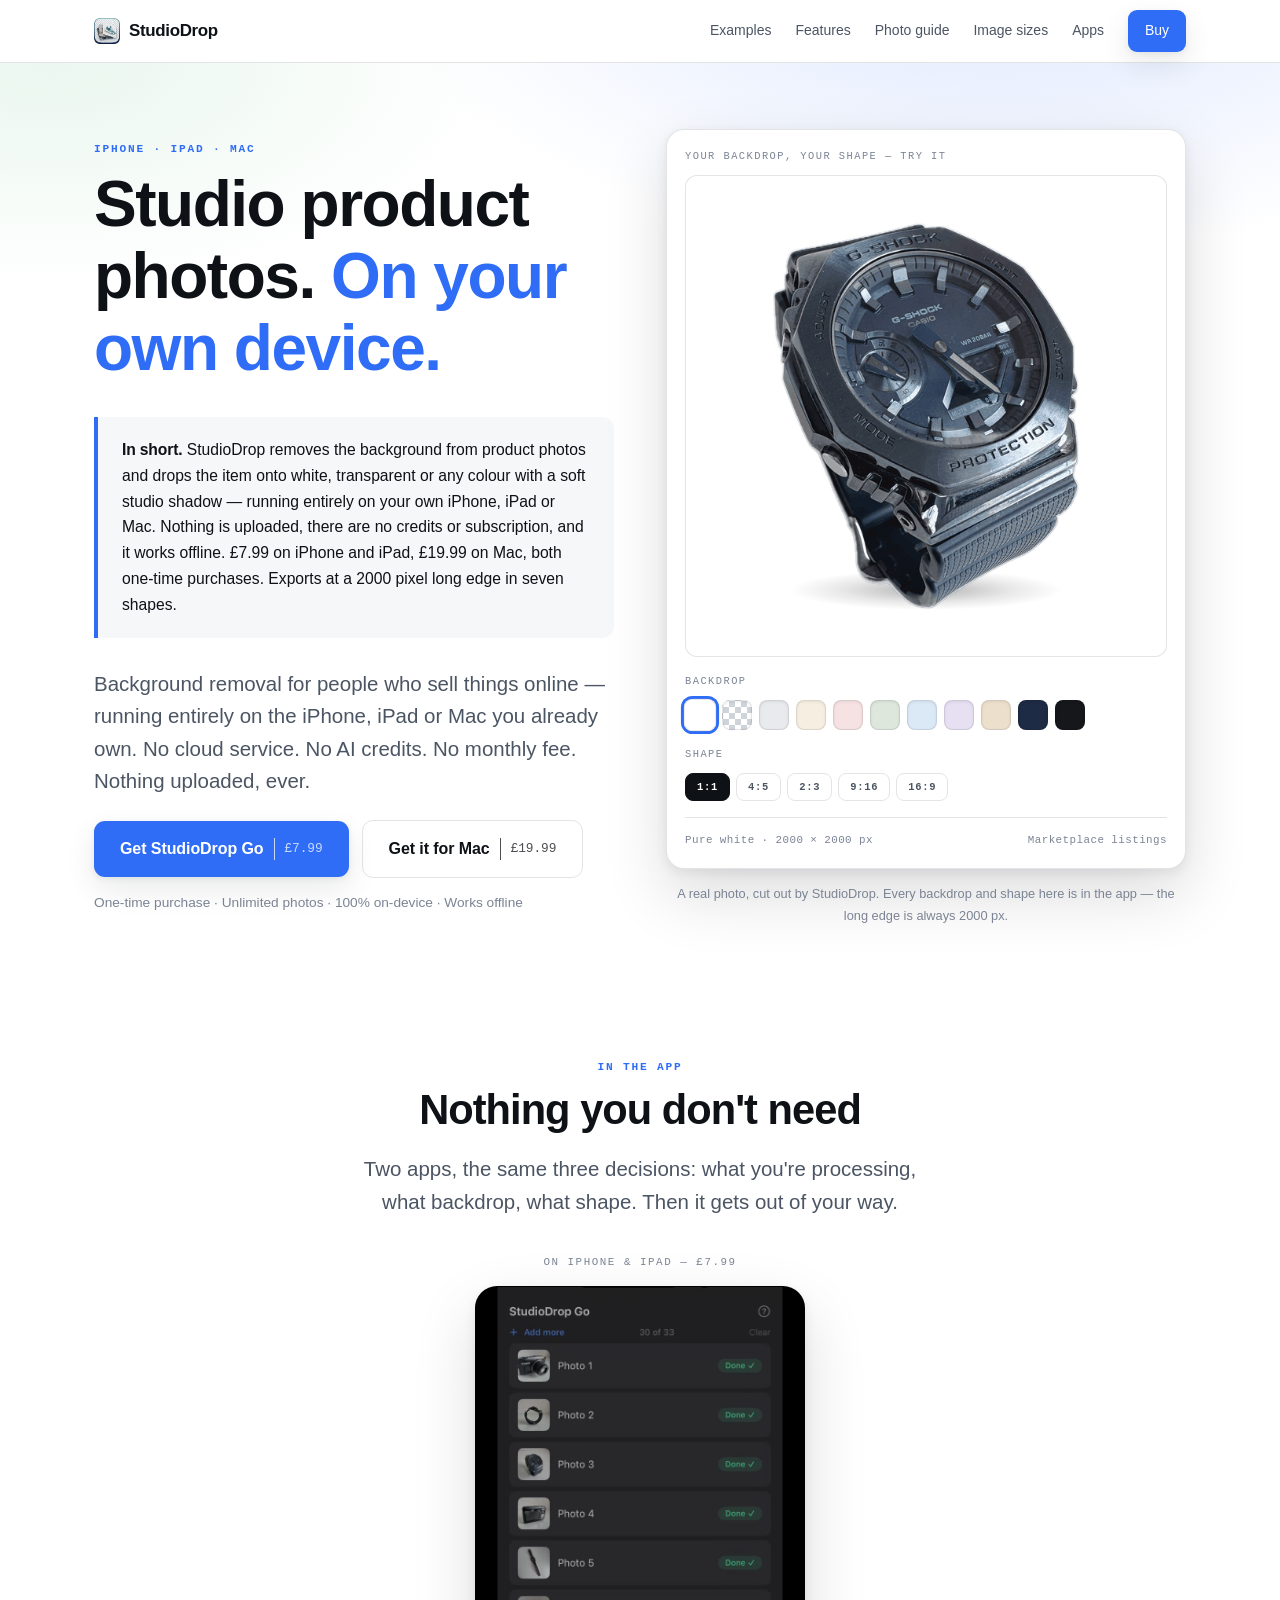
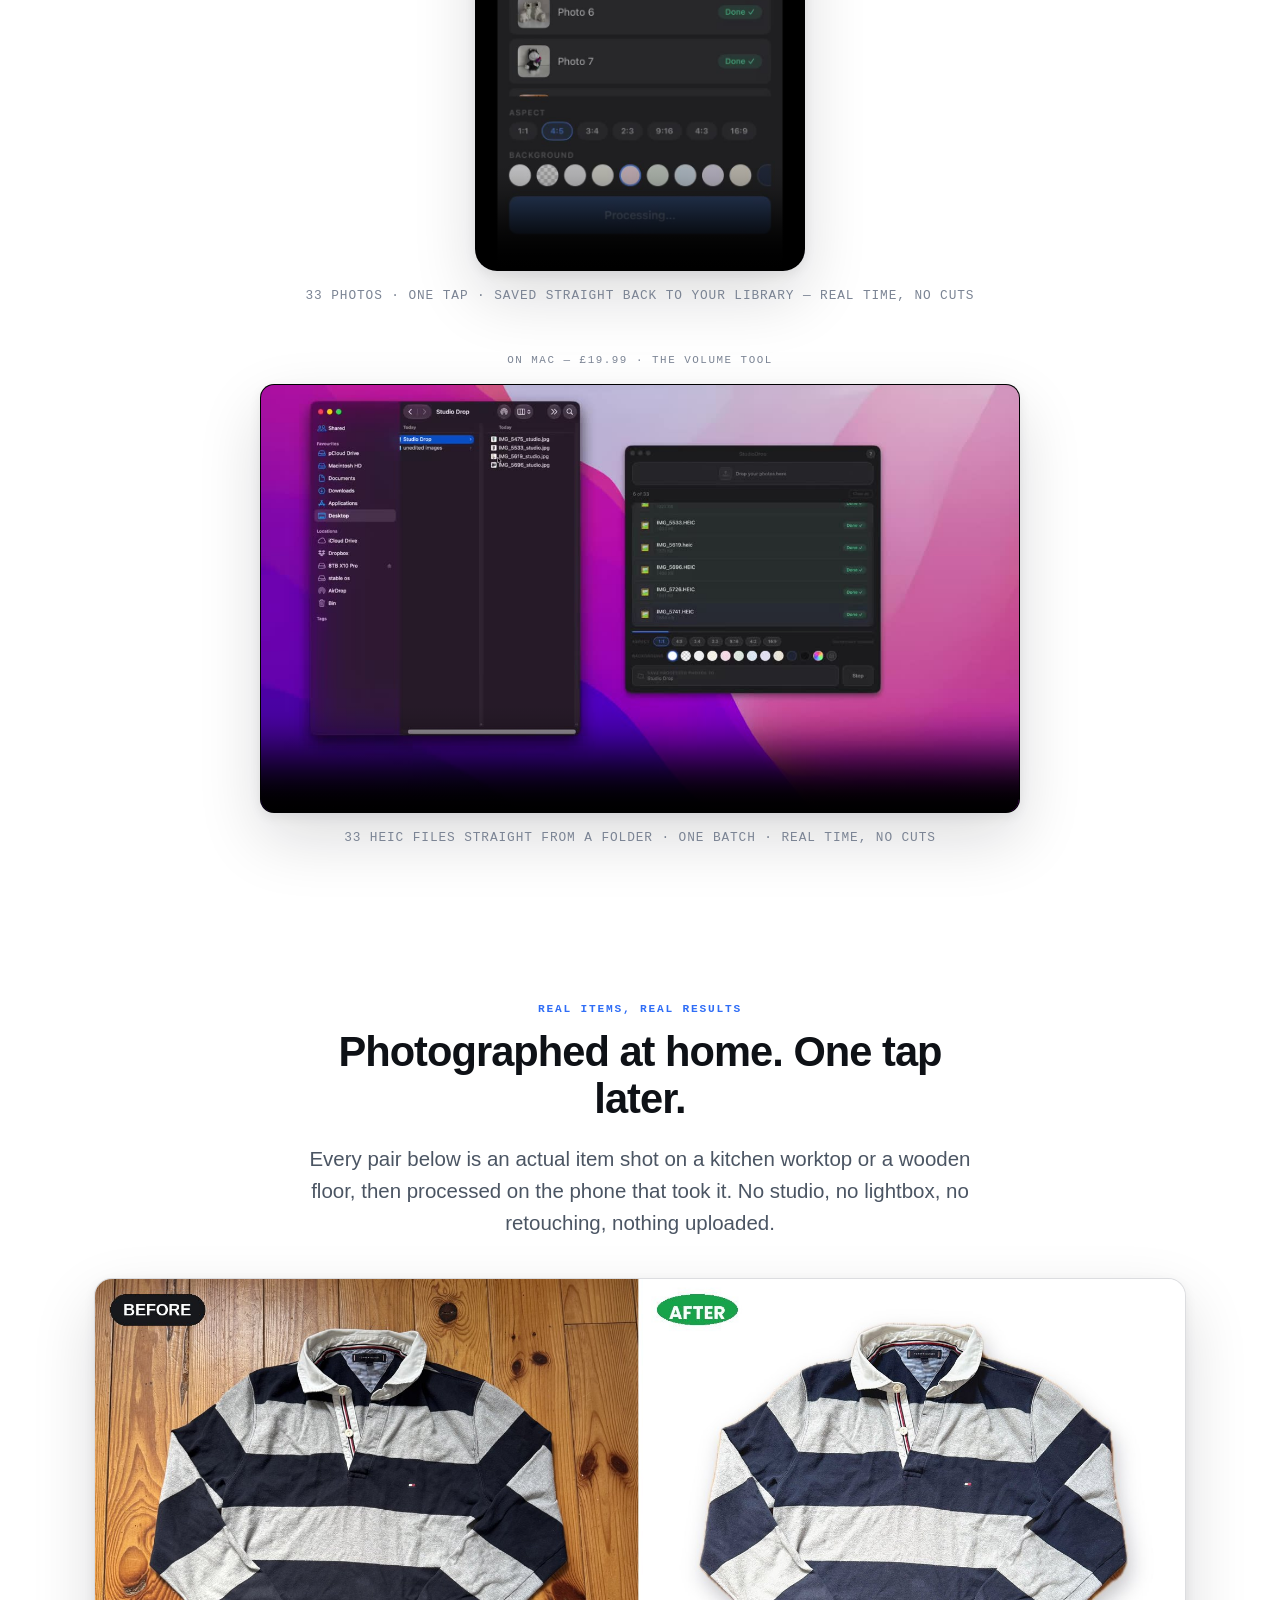
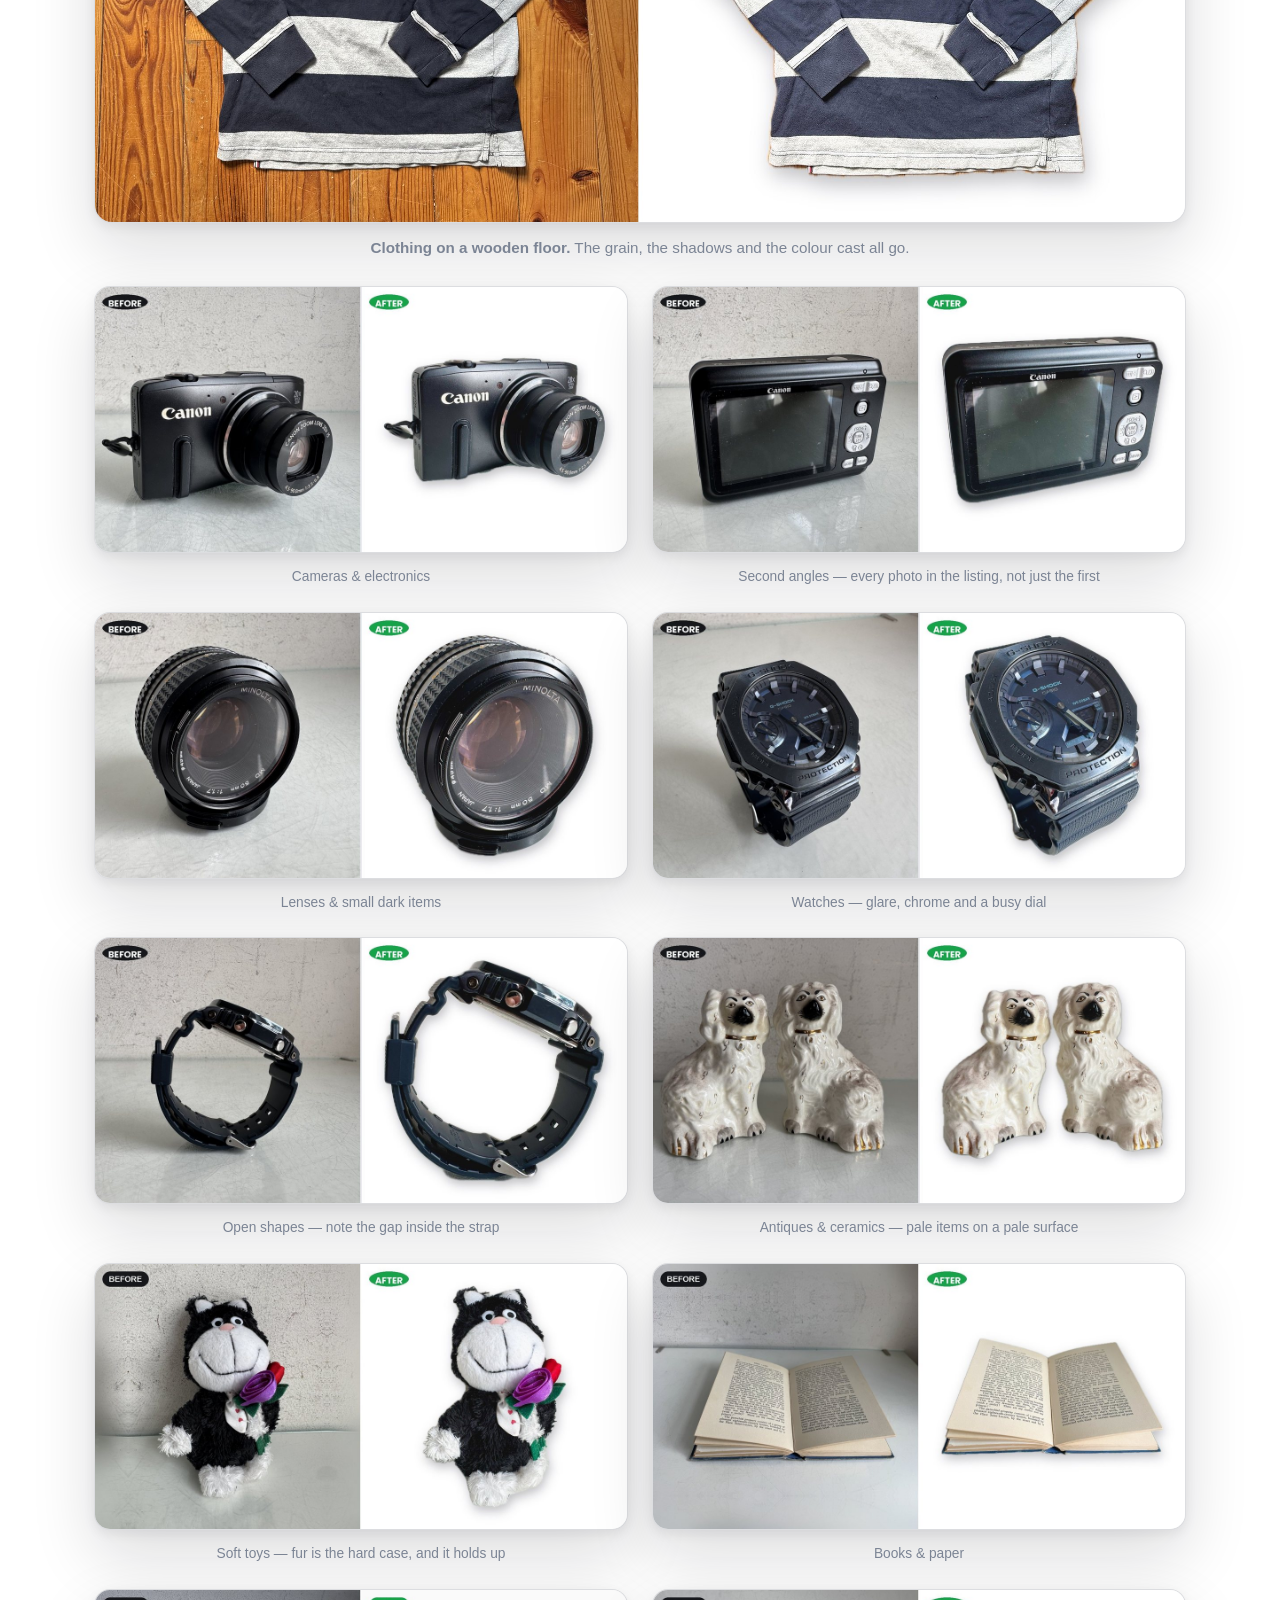
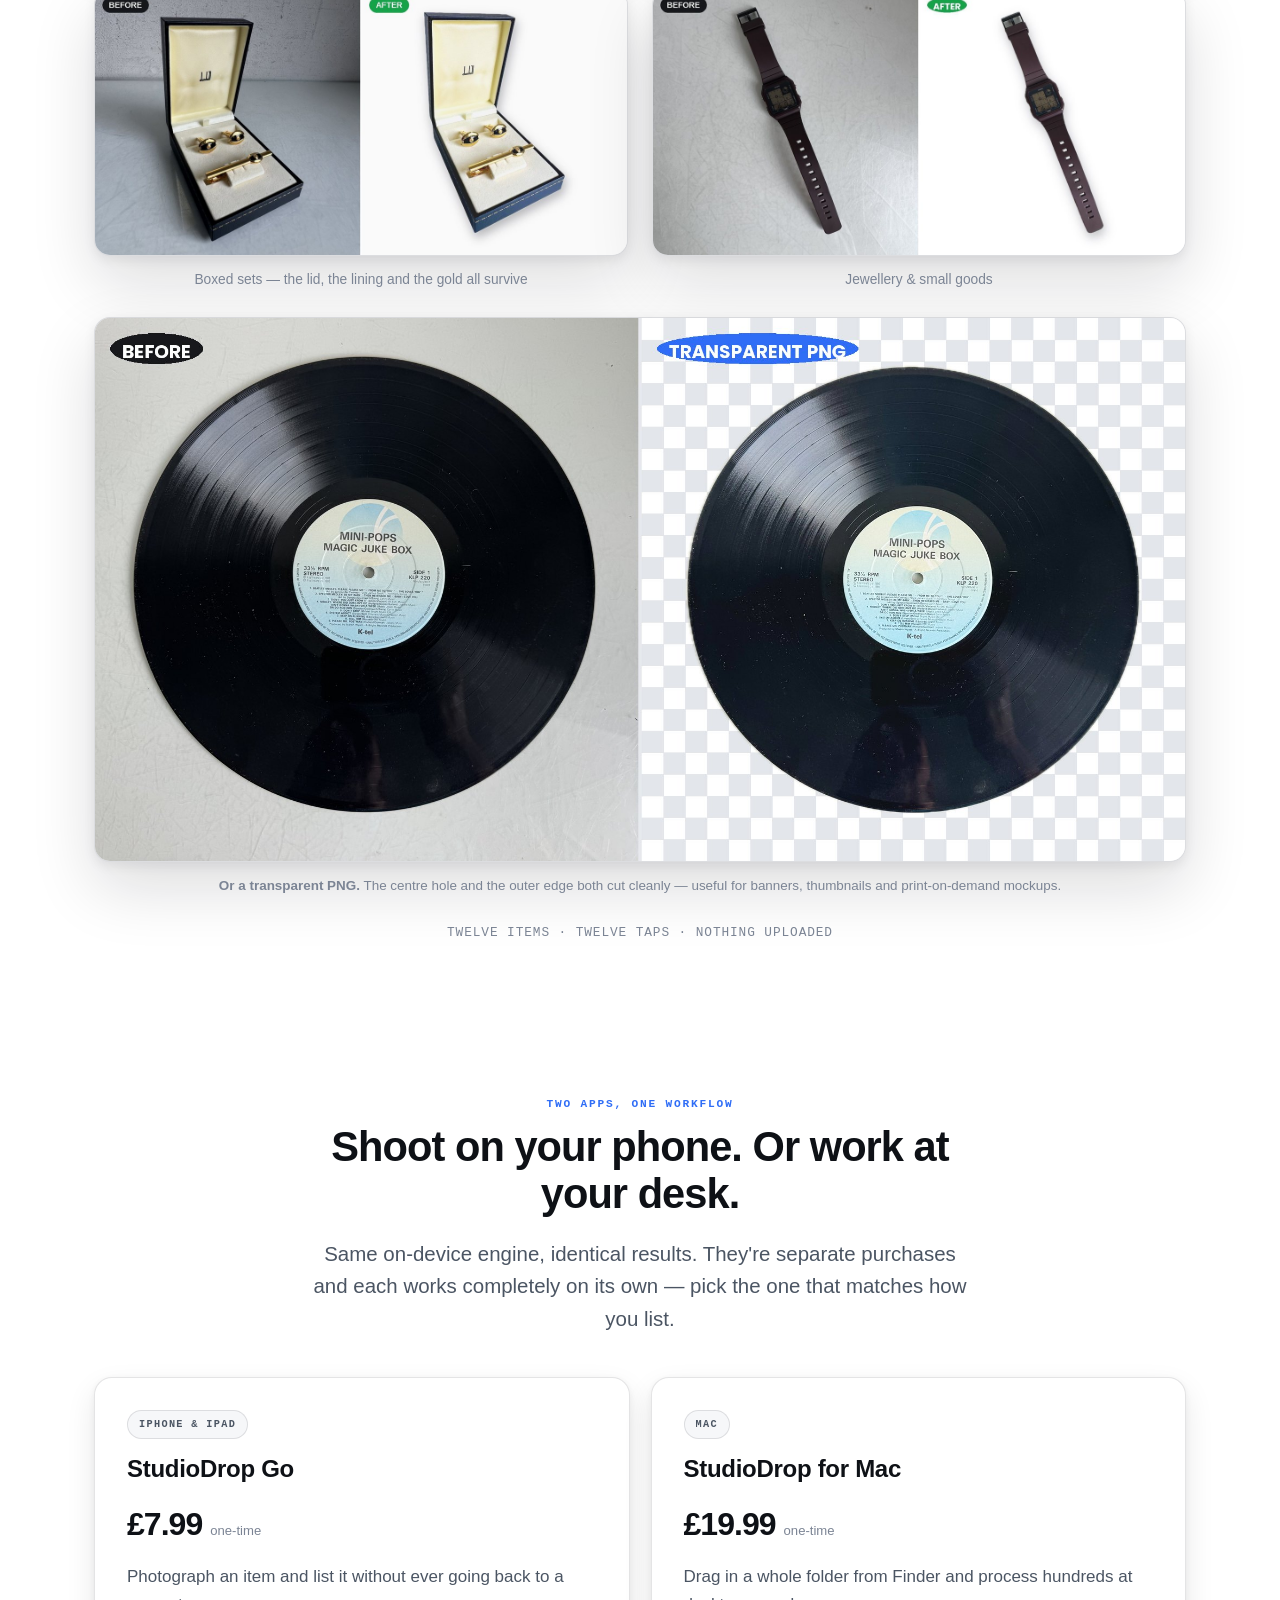
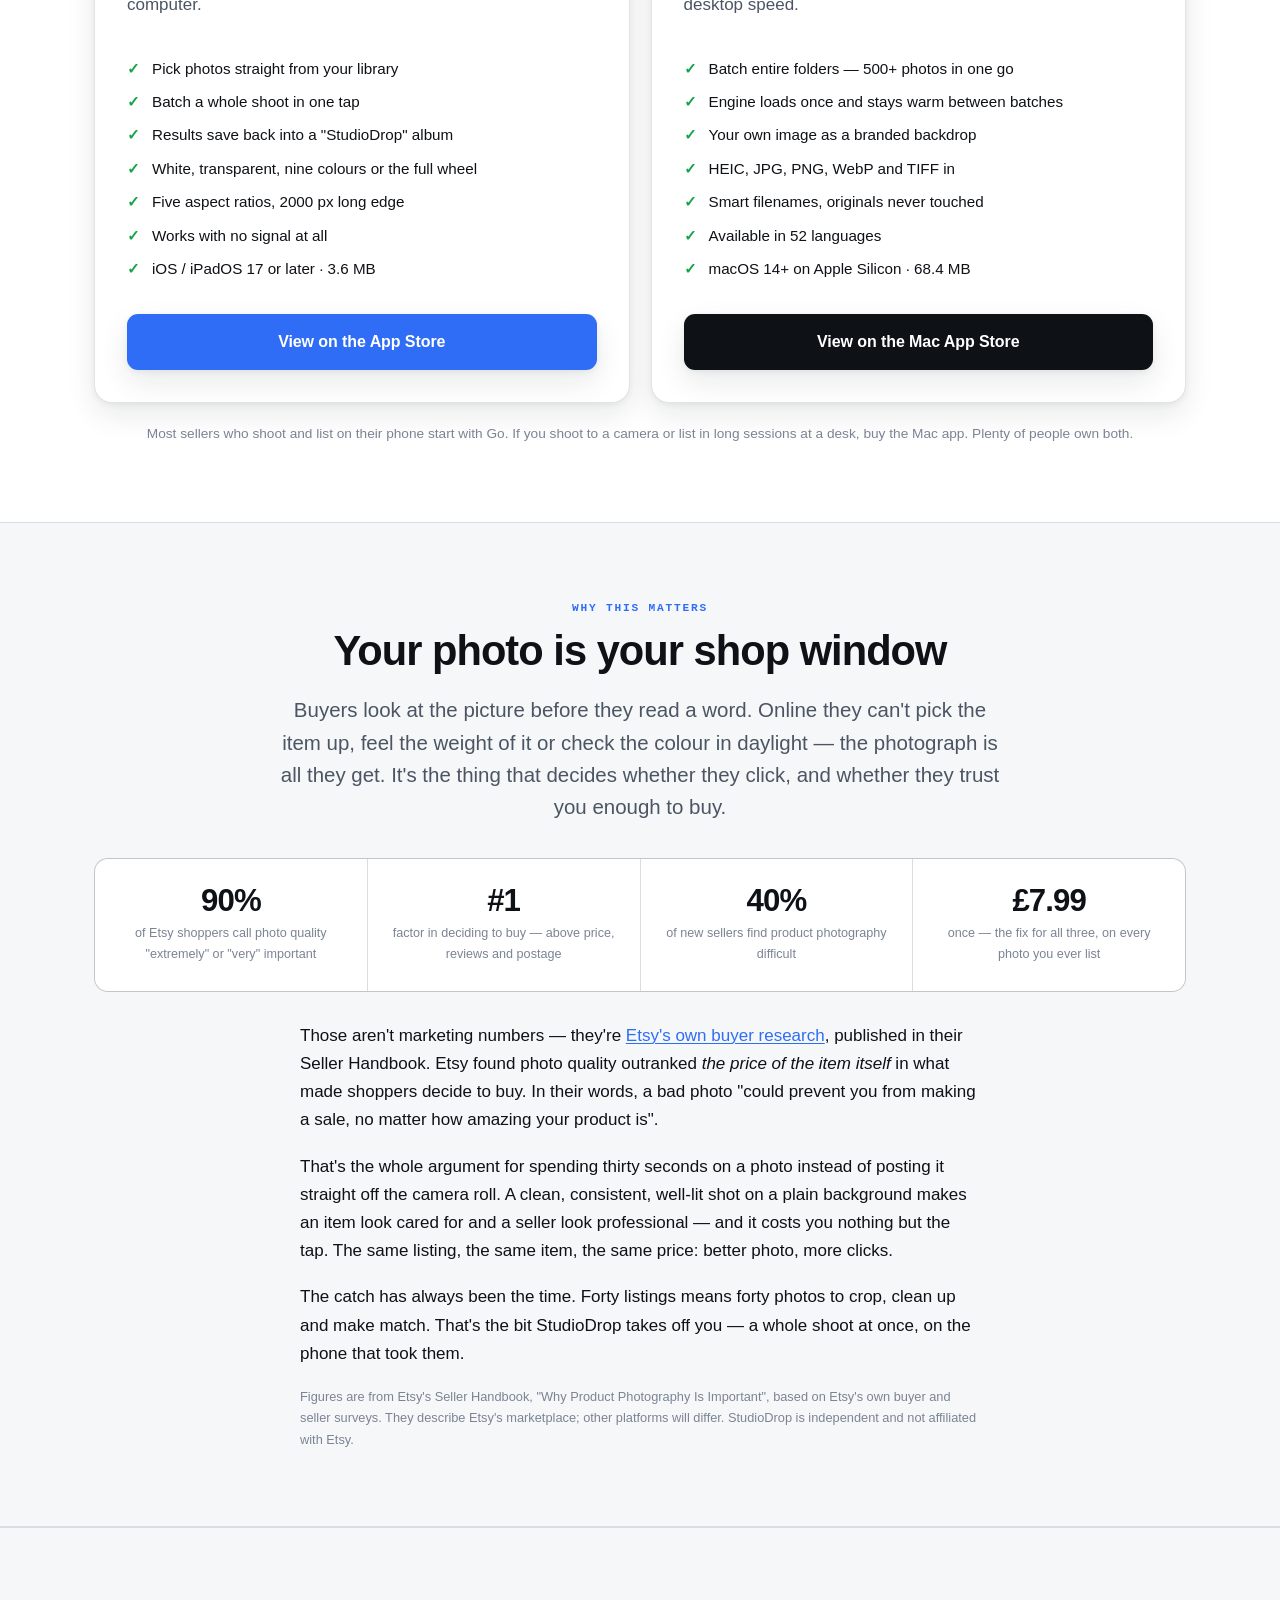
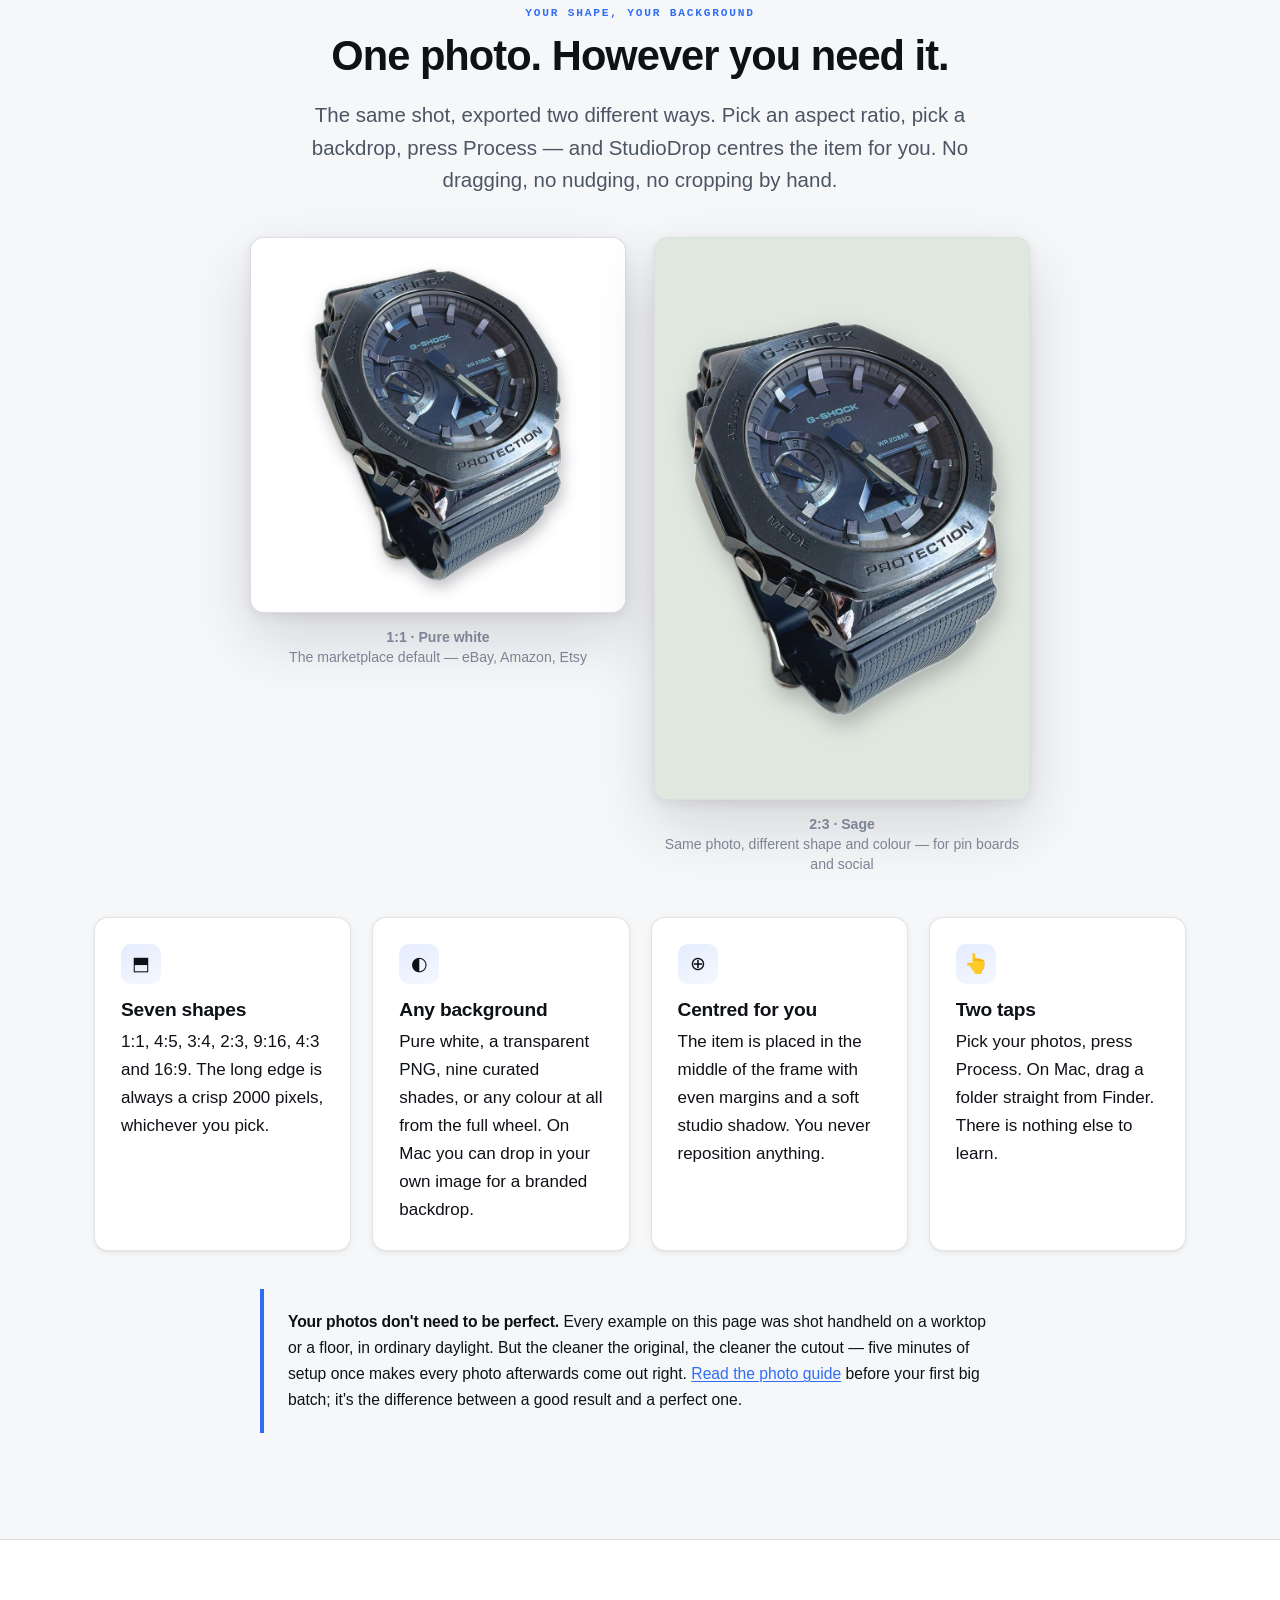
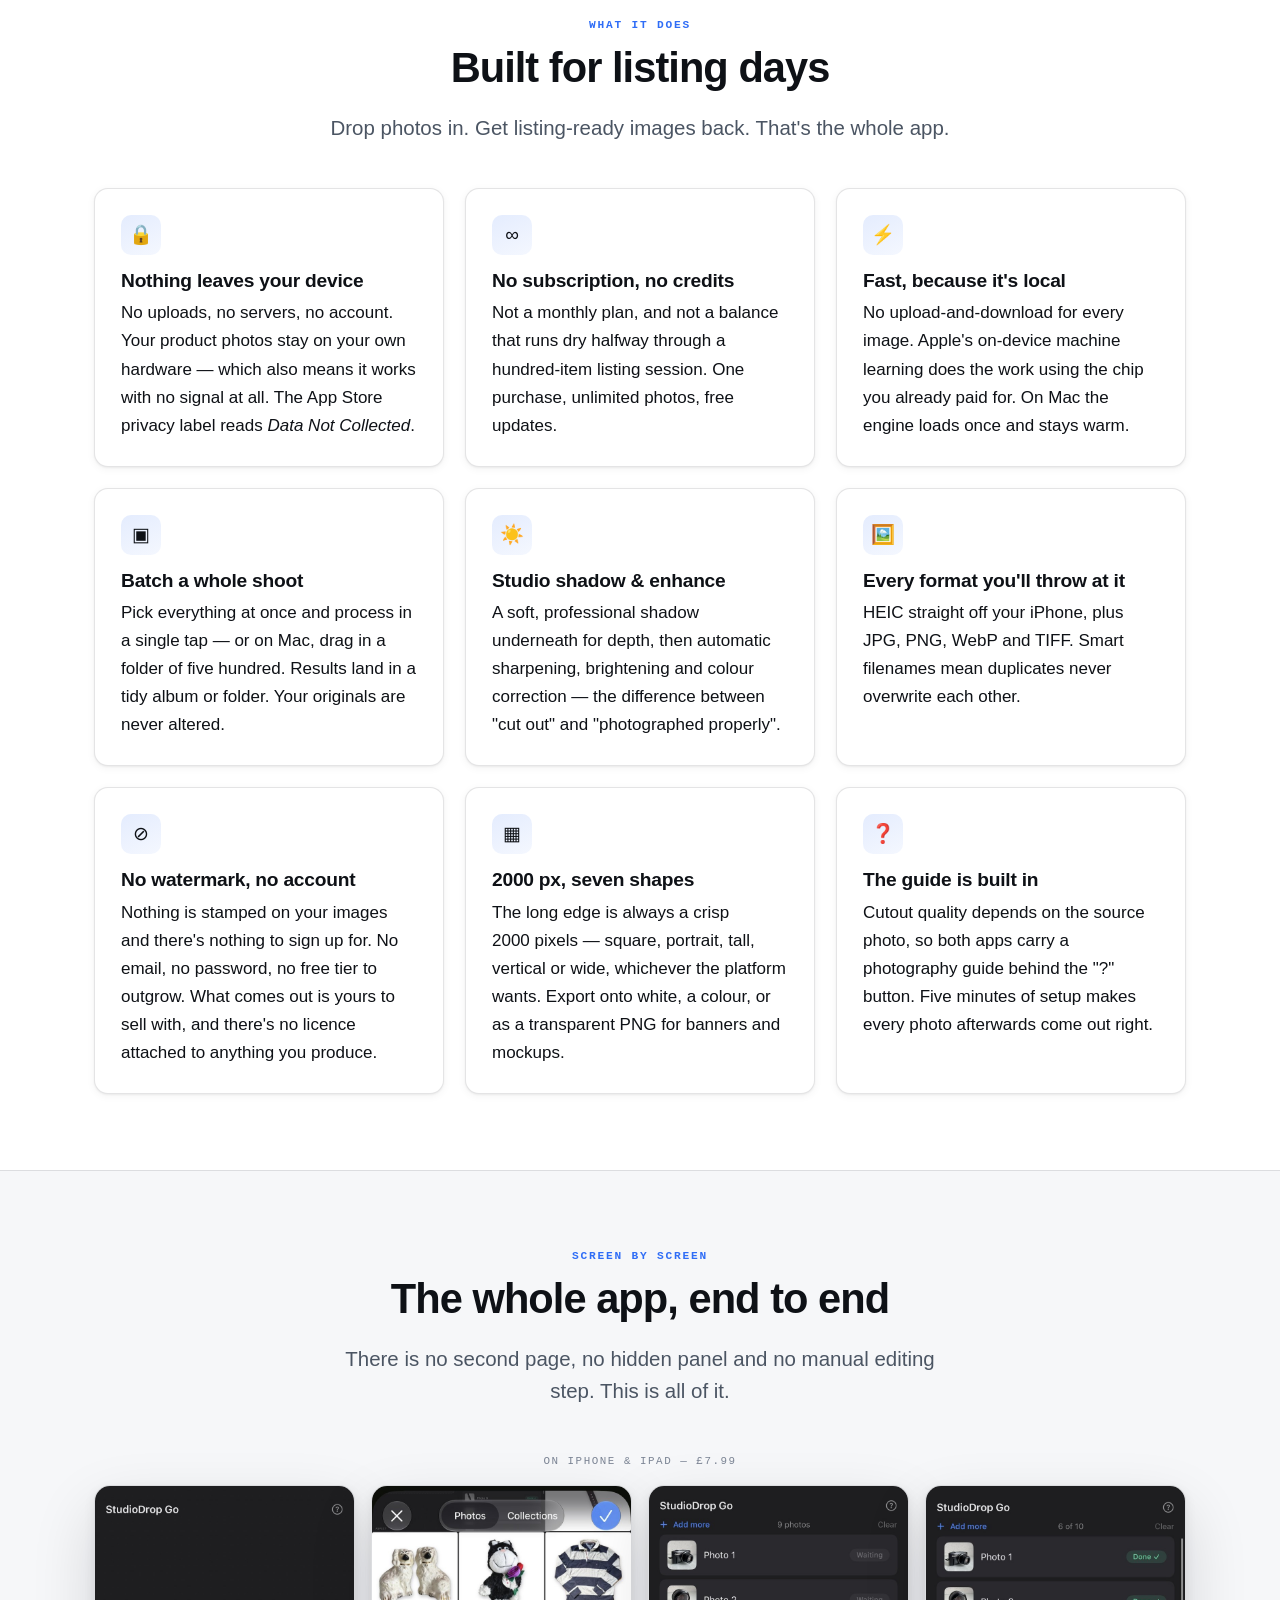
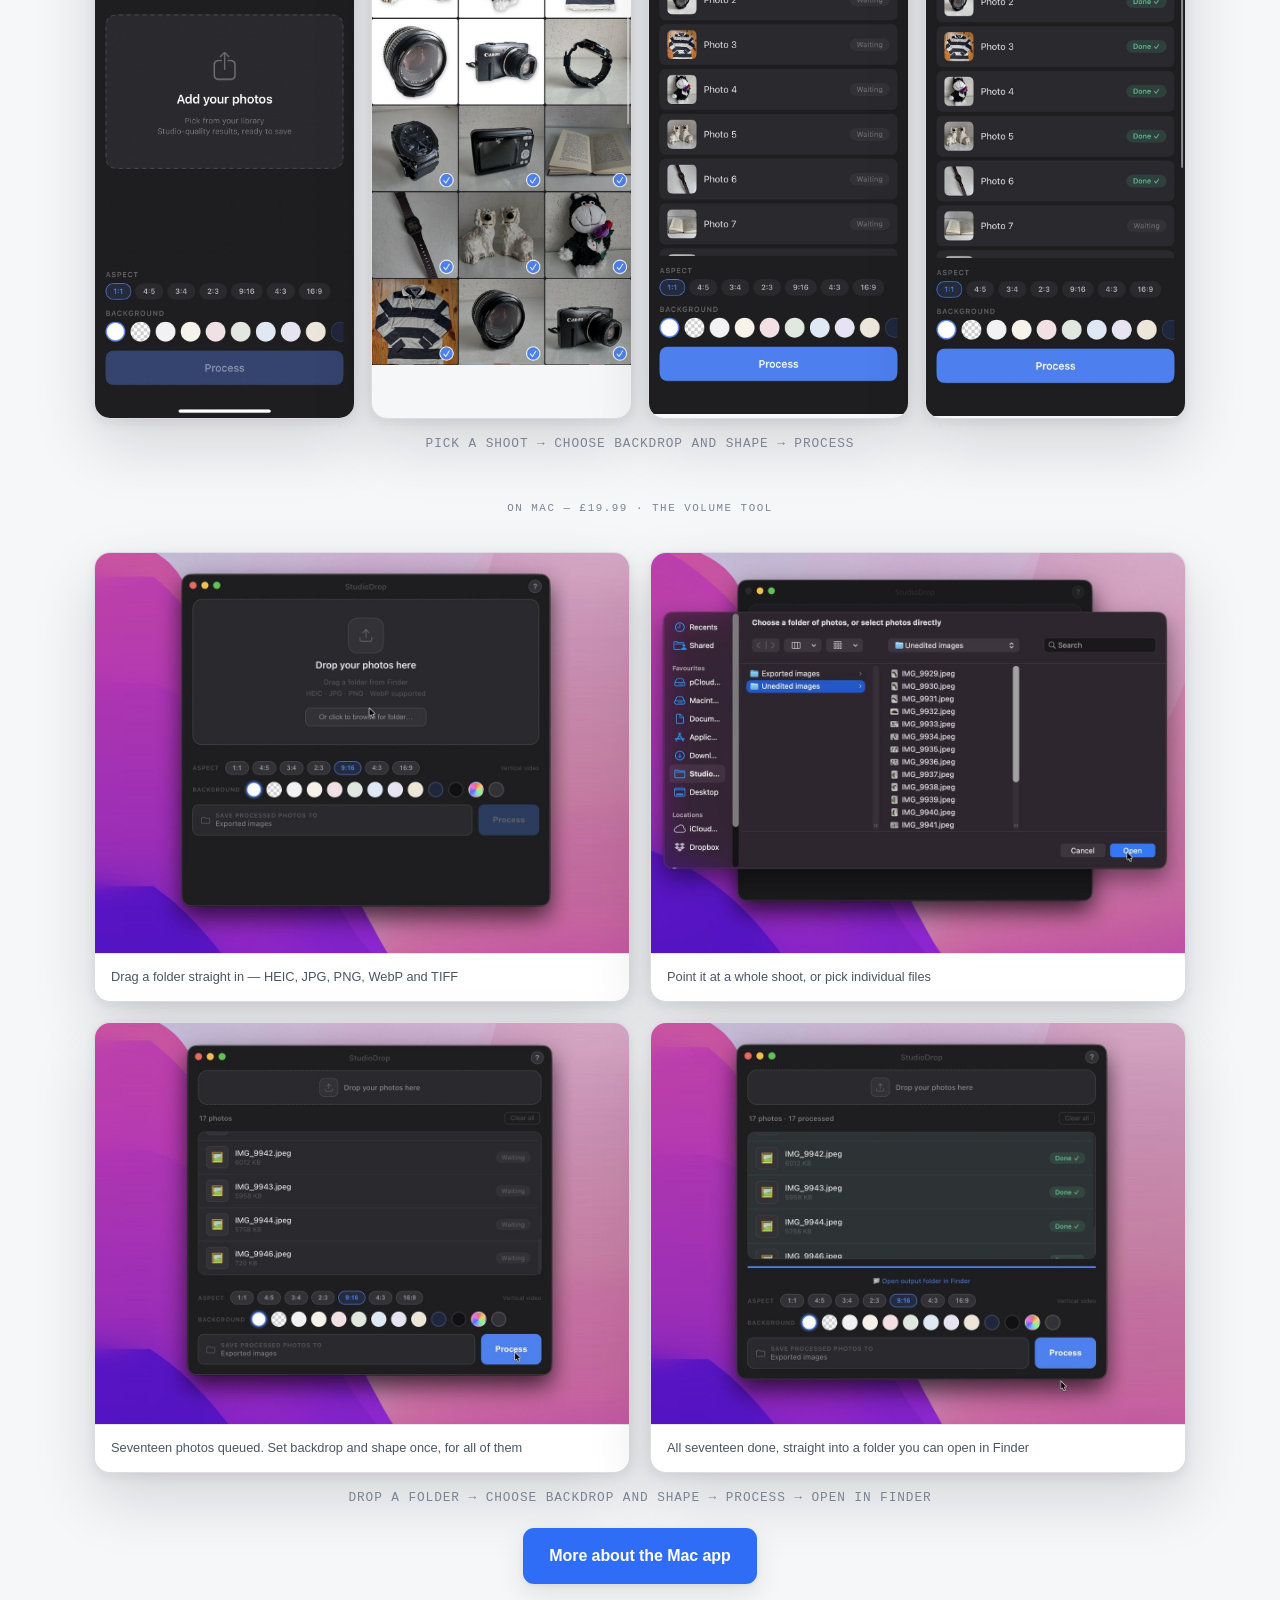
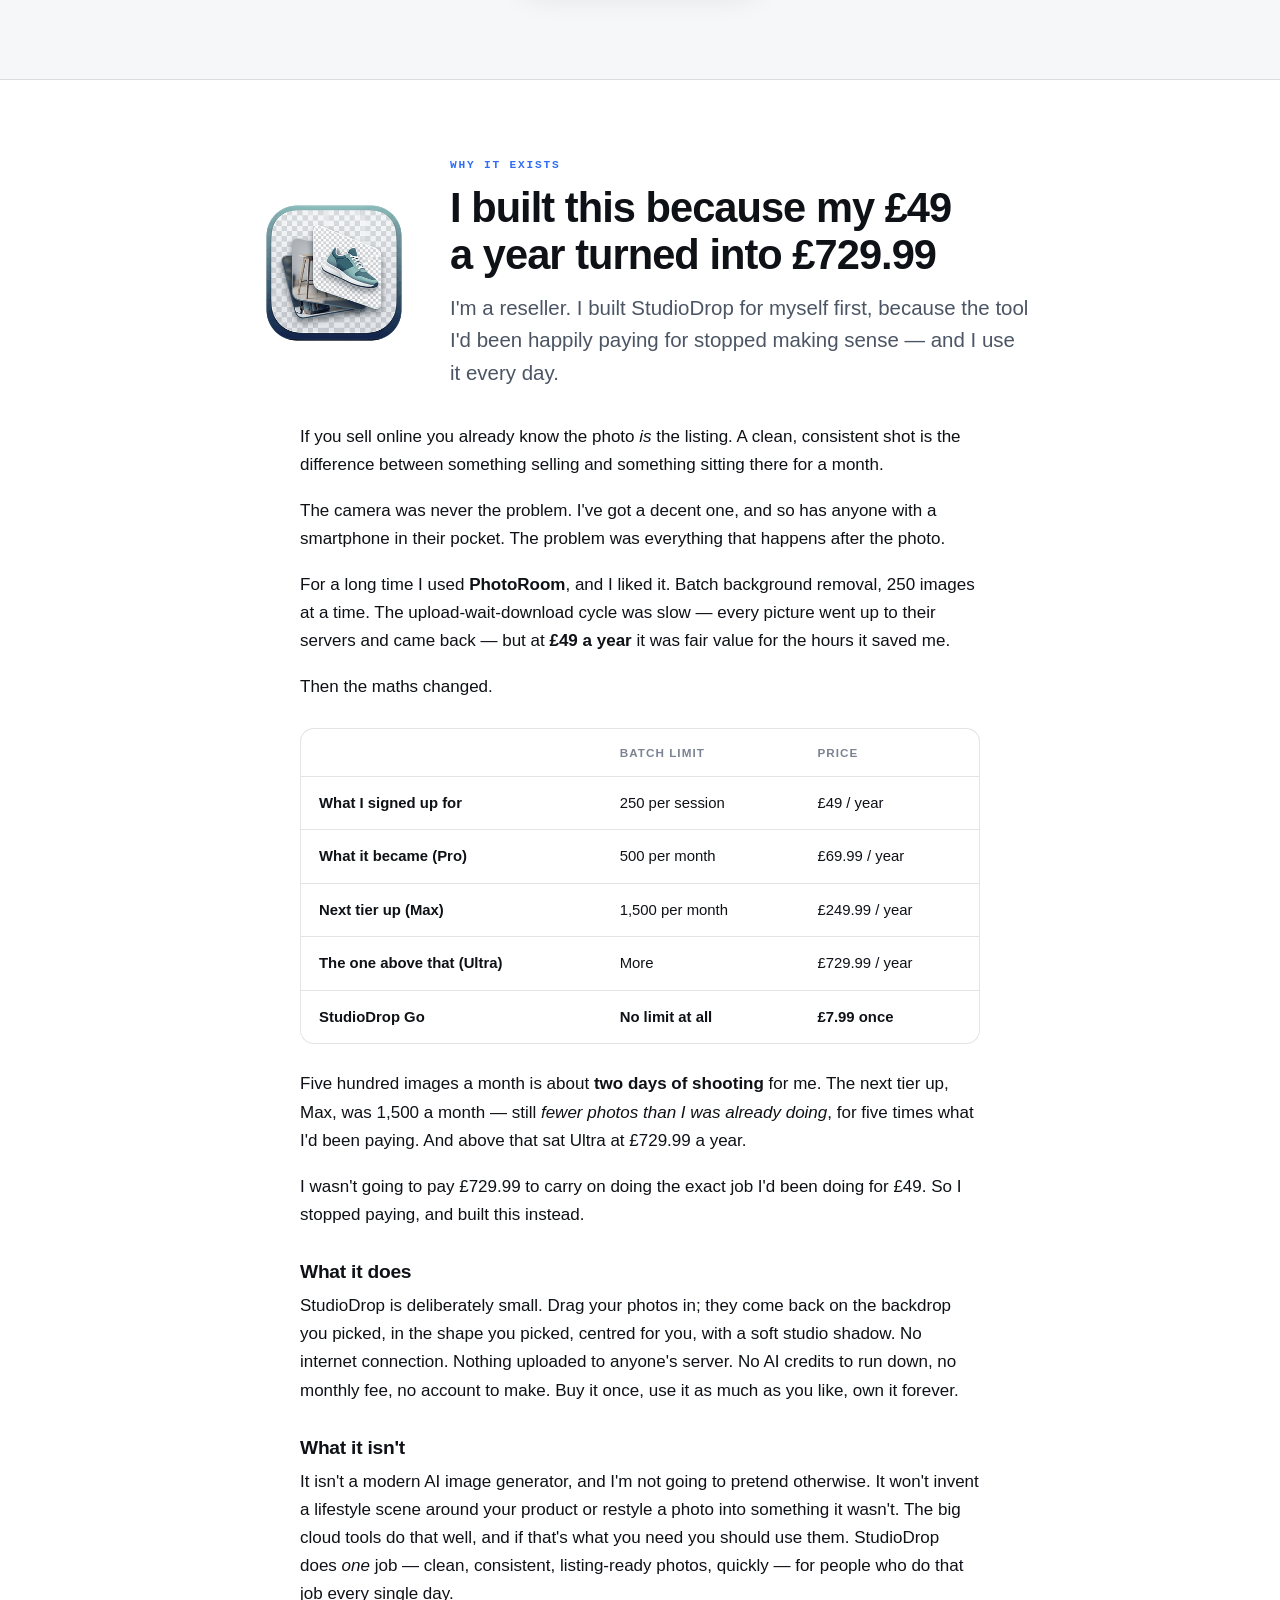
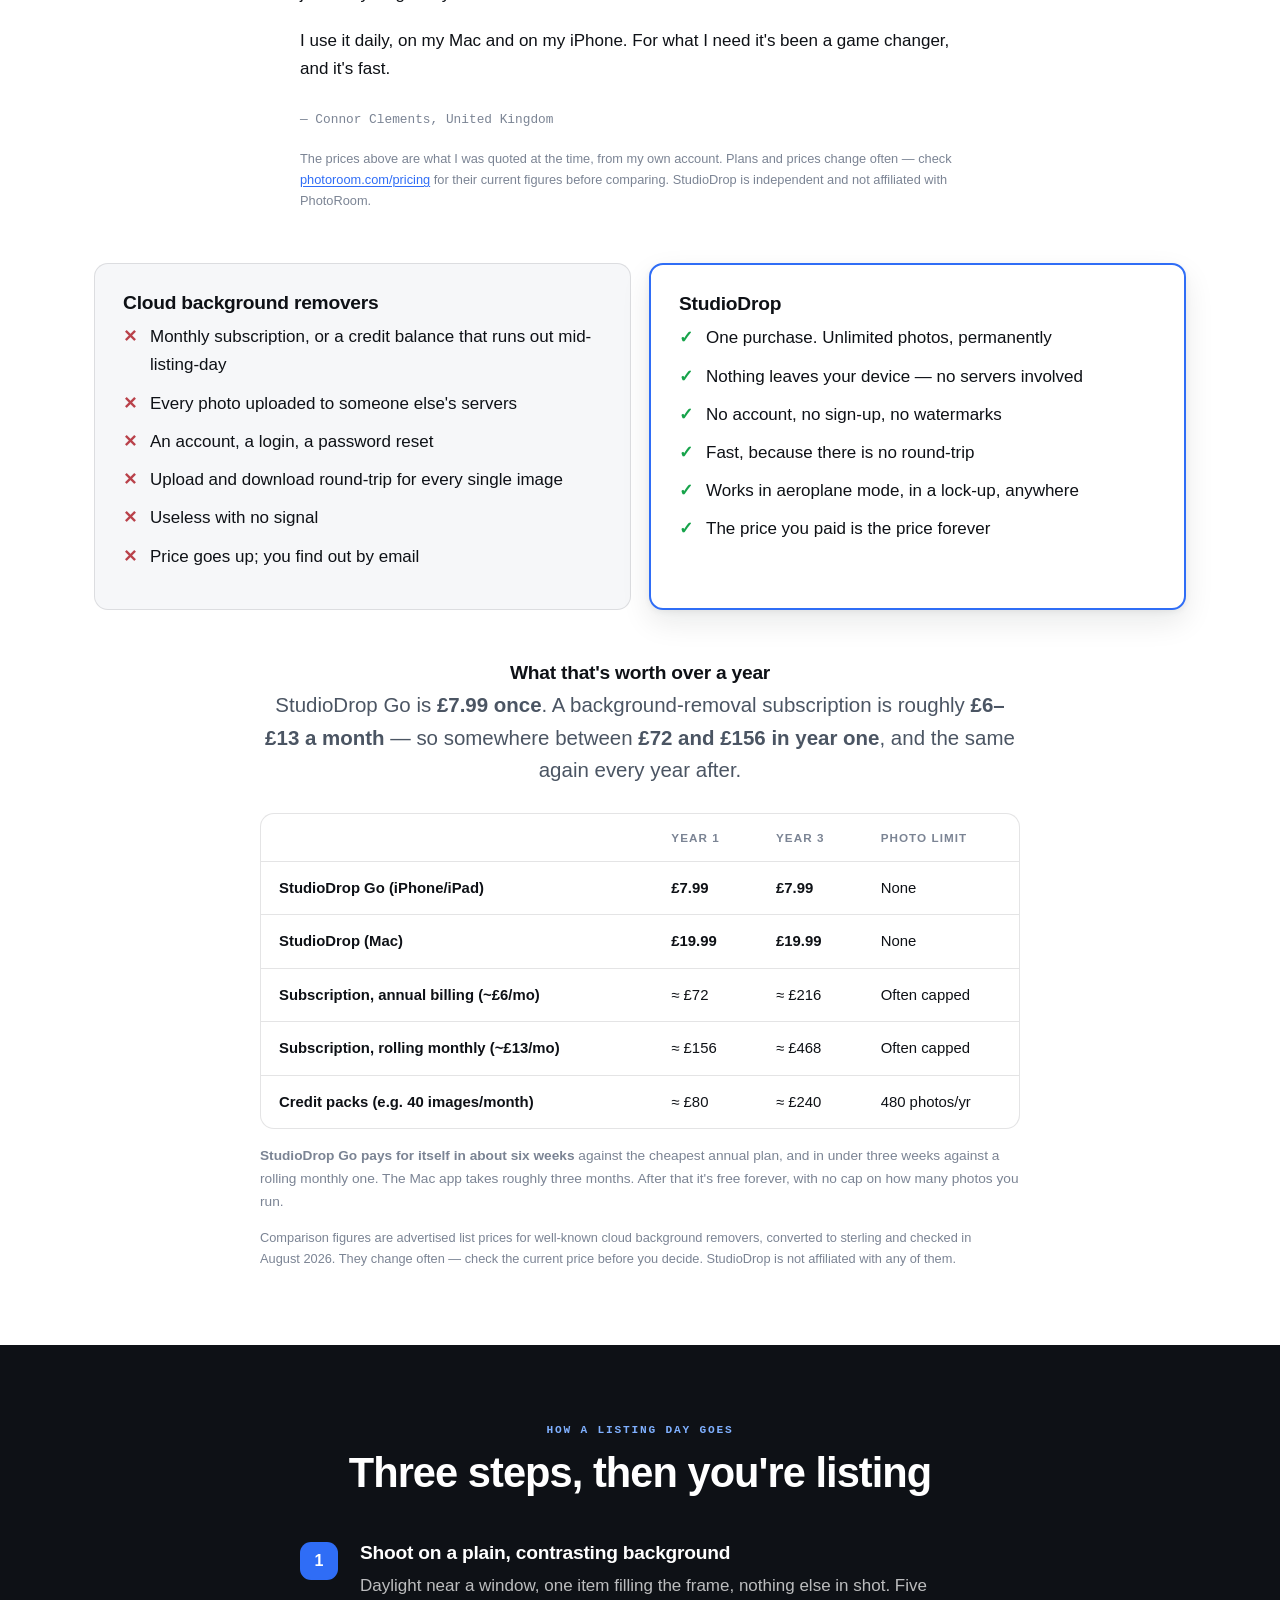
==== commit a46e0e4a: "Split demos from screenshots" ====
--- a/index.html
+++ b/index.html
@@ -259,7 +259,7 @@
   </div>
 </section>
 
-<!-- ============================ SCREENSHOTS ============================ -->
+<!-- ============================ DEMOS ============================ -->
 <section>
   <div class="wrap">
     <div class="center" style="max-width:600px;margin:0 auto 36px">
@@ -269,6 +269,7 @@
       what backdrop, what shape. Then it gets out of your way.</p>
     </div>
 
+    <p class="strip-label">On iPhone &amp; iPad — £7.99</p>
     <div class="video-wrap">
       <video poster="shots/go-demo-poster.jpg" width="720" height="1280"
              muted loop playsinline controls preload="none" data-play-in-view
@@ -278,34 +279,6 @@
     </div>
     <p class="shot-caption">33 photos · one tap · saved straight back to your library — real time, no cuts</p>
 
-    <p class="strip-label" style="margin-top:46px">On iPhone &amp; iPad — £7.99</p>
-    <div class="shot-strip shot-strip-4">
-      <div class="shot-frame">
-        <img src="shots/app-empty.jpg" width="760" height="1559" loading="lazy"
-             alt="StudioDrop Go on iPhone: the empty state, with aspect ratio and backdrop pickers ready"
-             onerror="this.style.display='none';this.nextElementSibling.hidden=false">
-        <div class="shot-placeholder" hidden>shots/app-empty.jpg</div>
-      </div>
-      <div class="shot-frame">
-        <img src="shots/app-picker.jpg" width="760" height="1406" loading="lazy"
-             alt="Selecting a whole shoot at once from the iPhone photo library"
-             onerror="this.style.display='none';this.nextElementSibling.hidden=false">
-        <div class="shot-placeholder" hidden>shots/app-picker.jpg</div>
-      </div>
-      <div class="shot-frame">
-        <img src="shots/app-queue.jpg" width="760" height="1549" loading="lazy"
-             alt="Nine photos queued in StudioDrop Go, waiting to be processed"
-             onerror="this.style.display='none';this.nextElementSibling.hidden=false">
-        <div class="shot-placeholder" hidden>shots/app-queue.jpg</div>
-      </div>
-      <div class="shot-frame">
-        <img src="shots/app-done.jpg" width="760" height="1554" loading="lazy"
-             alt="Six of ten photos processed and marked Done in StudioDrop Go"
-             onerror="this.style.display='none';this.nextElementSibling.hidden=false">
-        <div class="shot-placeholder" hidden>shots/app-done.jpg</div>
-      </div>
-    </div>
-    <p class="shot-caption">Pick a shoot &rarr; choose backdrop and shape &rarr; Process</p>
 
     <p class="strip-label" style="margin-top:46px">On Mac — £19.99 · the volume tool</p>
     <div class="video-wrap video-wide">
@@ -317,32 +290,6 @@
     </div>
     <p class="shot-caption">33 HEIC files straight from a folder · one batch · real time, no cuts</p>
 
-    <div class="shot-strip shot-strip-2" style="margin-top:34px">
-      <figure class="shot-frame shot-cap">
-        <img src="shots/mac2-empty.jpg" width="1200" height="900" loading="lazy"
-             alt="StudioDrop for Mac: the empty window, ready for a folder to be dragged in from Finder">
-        <figcaption>Drag a folder straight in — HEIC, JPG, PNG, WebP and TIFF</figcaption>
-      </figure>
-      <figure class="shot-frame shot-cap">
-        <img src="shots/mac2-folder.jpg" width="1200" height="900" loading="lazy"
-             alt="Choosing a folder of unedited photos from Finder inside StudioDrop for Mac">
-        <figcaption>Point it at a whole shoot, or pick individual files</figcaption>
-      </figure>
-      <figure class="shot-frame shot-cap">
-        <img src="shots/mac2-queue.jpg" width="1200" height="900" loading="lazy"
-             alt="Seventeen photos queued and waiting in StudioDrop for Mac, with aspect ratio and backdrop chosen">
-        <figcaption>Seventeen photos queued. Set backdrop and shape once, for all of them</figcaption>
-      </figure>
-      <figure class="shot-frame shot-cap">
-        <img src="shots/mac2-done.jpg" width="1200" height="900" loading="lazy"
-             alt="All seventeen photos processed and marked Done, with a link to open the output folder in Finder">
-        <figcaption>All seventeen done, straight into a folder you can open in Finder</figcaption>
-      </figure>
-    </div>
-    <p class="shot-caption">Drop a folder &rarr; choose backdrop and shape &rarr; Process &rarr; open in Finder</p>
-    <p class="center" style="margin-top:20px">
-      <a class="btn btn-accent" href="/mac.html">More about the Mac app</a>
-    </p>
   </div>
 </section>
 
@@ -678,6 +625,75 @@
         come out right.</p>
       </div>
     </div>
+  </div>
+</section>
+
+<!-- ============================ SCREENSHOTS ============================ -->
+<section class="band">
+  <div class="wrap">
+    <div class="center" style="max-width:600px;margin:0 auto 36px">
+      <p class="eyebrow">Screen by screen</p>
+      <h2>The whole app, end to end</h2>
+      <p class="lede">There is no second page, no hidden panel and no manual editing
+      step. This is all of it.</p>
+    </div>
+
+    <p class="strip-label" style="margin-top:46px">On iPhone &amp; iPad — £7.99</p>
+    <div class="shot-strip shot-strip-4">
+      <div class="shot-frame">
+        <img src="shots/app-empty.jpg" width="760" height="1559" loading="lazy"
+             alt="StudioDrop Go on iPhone: the empty state, with aspect ratio and backdrop pickers ready"
+             onerror="this.style.display='none';this.nextElementSibling.hidden=false">
+        <div class="shot-placeholder" hidden>shots/app-empty.jpg</div>
+      </div>
+      <div class="shot-frame">
+        <img src="shots/app-picker.jpg" width="760" height="1406" loading="lazy"
+             alt="Selecting a whole shoot at once from the iPhone photo library"
+             onerror="this.style.display='none';this.nextElementSibling.hidden=false">
+        <div class="shot-placeholder" hidden>shots/app-picker.jpg</div>
+      </div>
+      <div class="shot-frame">
+        <img src="shots/app-queue.jpg" width="760" height="1549" loading="lazy"
+             alt="Nine photos queued in StudioDrop Go, waiting to be processed"
+             onerror="this.style.display='none';this.nextElementSibling.hidden=false">
+        <div class="shot-placeholder" hidden>shots/app-queue.jpg</div>
+      </div>
+      <div class="shot-frame">
+        <img src="shots/app-done.jpg" width="760" height="1554" loading="lazy"
+             alt="Six of ten photos processed and marked Done in StudioDrop Go"
+             onerror="this.style.display='none';this.nextElementSibling.hidden=false">
+        <div class="shot-placeholder" hidden>shots/app-done.jpg</div>
+      </div>
+    </div>
+    <p class="shot-caption">Pick a shoot &rarr; choose backdrop and shape &rarr; Process</p>
+
+    <p class="strip-label" style="margin-top:46px">On Mac — £19.99 · the volume tool</p>
+    <div class="shot-strip shot-strip-2" style="margin-top:34px">
+      <figure class="shot-frame shot-cap">
+        <img src="shots/mac2-empty.jpg" width="1200" height="900" loading="lazy"
+             alt="StudioDrop for Mac: the empty window, ready for a folder to be dragged in from Finder">
+        <figcaption>Drag a folder straight in — HEIC, JPG, PNG, WebP and TIFF</figcaption>
+      </figure>
+      <figure class="shot-frame shot-cap">
+        <img src="shots/mac2-folder.jpg" width="1200" height="900" loading="lazy"
+             alt="Choosing a folder of unedited photos from Finder inside StudioDrop for Mac">
+        <figcaption>Point it at a whole shoot, or pick individual files</figcaption>
+      </figure>
+      <figure class="shot-frame shot-cap">
+        <img src="shots/mac2-queue.jpg" width="1200" height="900" loading="lazy"
+             alt="Seventeen photos queued and waiting in StudioDrop for Mac, with aspect ratio and backdrop chosen">
+        <figcaption>Seventeen photos queued. Set backdrop and shape once, for all of them</figcaption>
+      </figure>
+      <figure class="shot-frame shot-cap">
+        <img src="shots/mac2-done.jpg" width="1200" height="900" loading="lazy"
+             alt="All seventeen photos processed and marked Done, with a link to open the output folder in Finder">
+        <figcaption>All seventeen done, straight into a folder you can open in Finder</figcaption>
+      </figure>
+    </div>
+    <p class="shot-caption">Drop a folder &rarr; choose backdrop and shape &rarr; Process &rarr; open in Finder</p>
+    <p class="center" style="margin-top:20px">
+      <a class="btn btn-accent" href="/mac.html">More about the Mac app</a>
+    </p>
   </div>
 </section>
 
